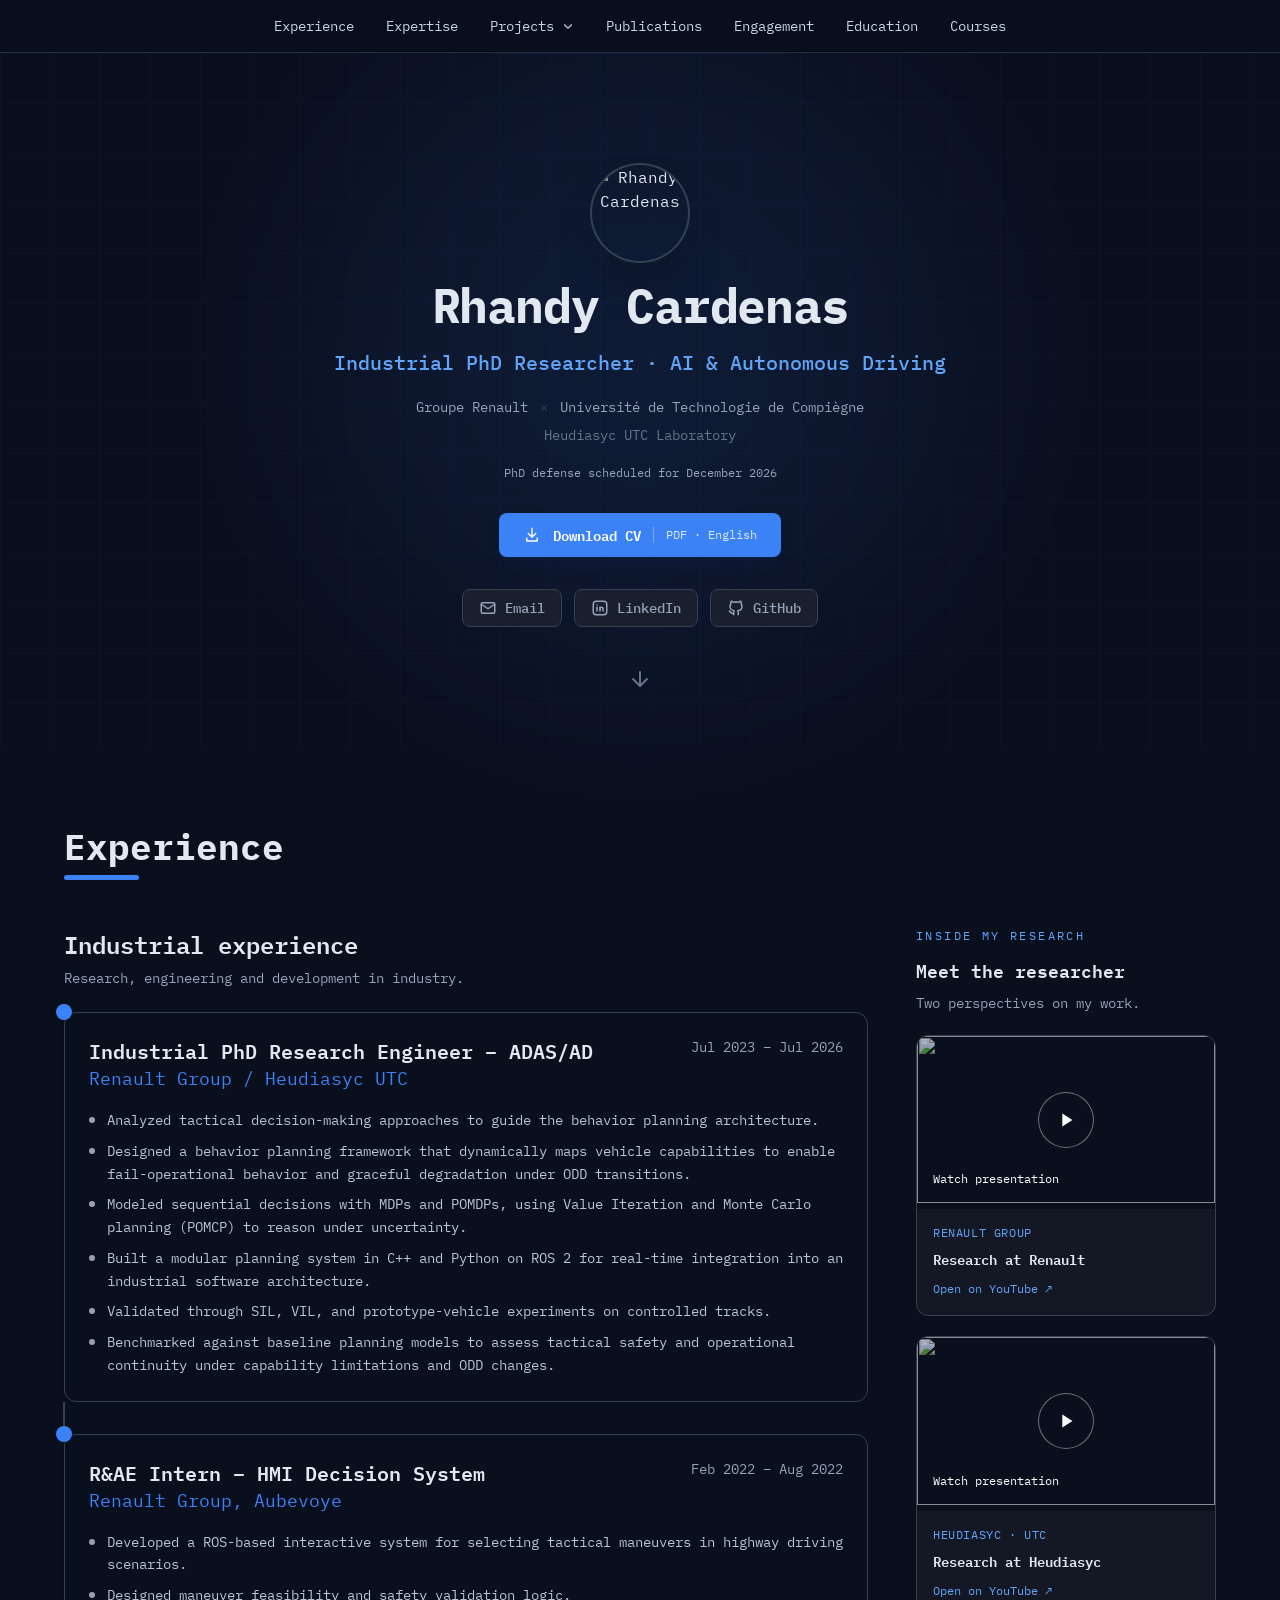
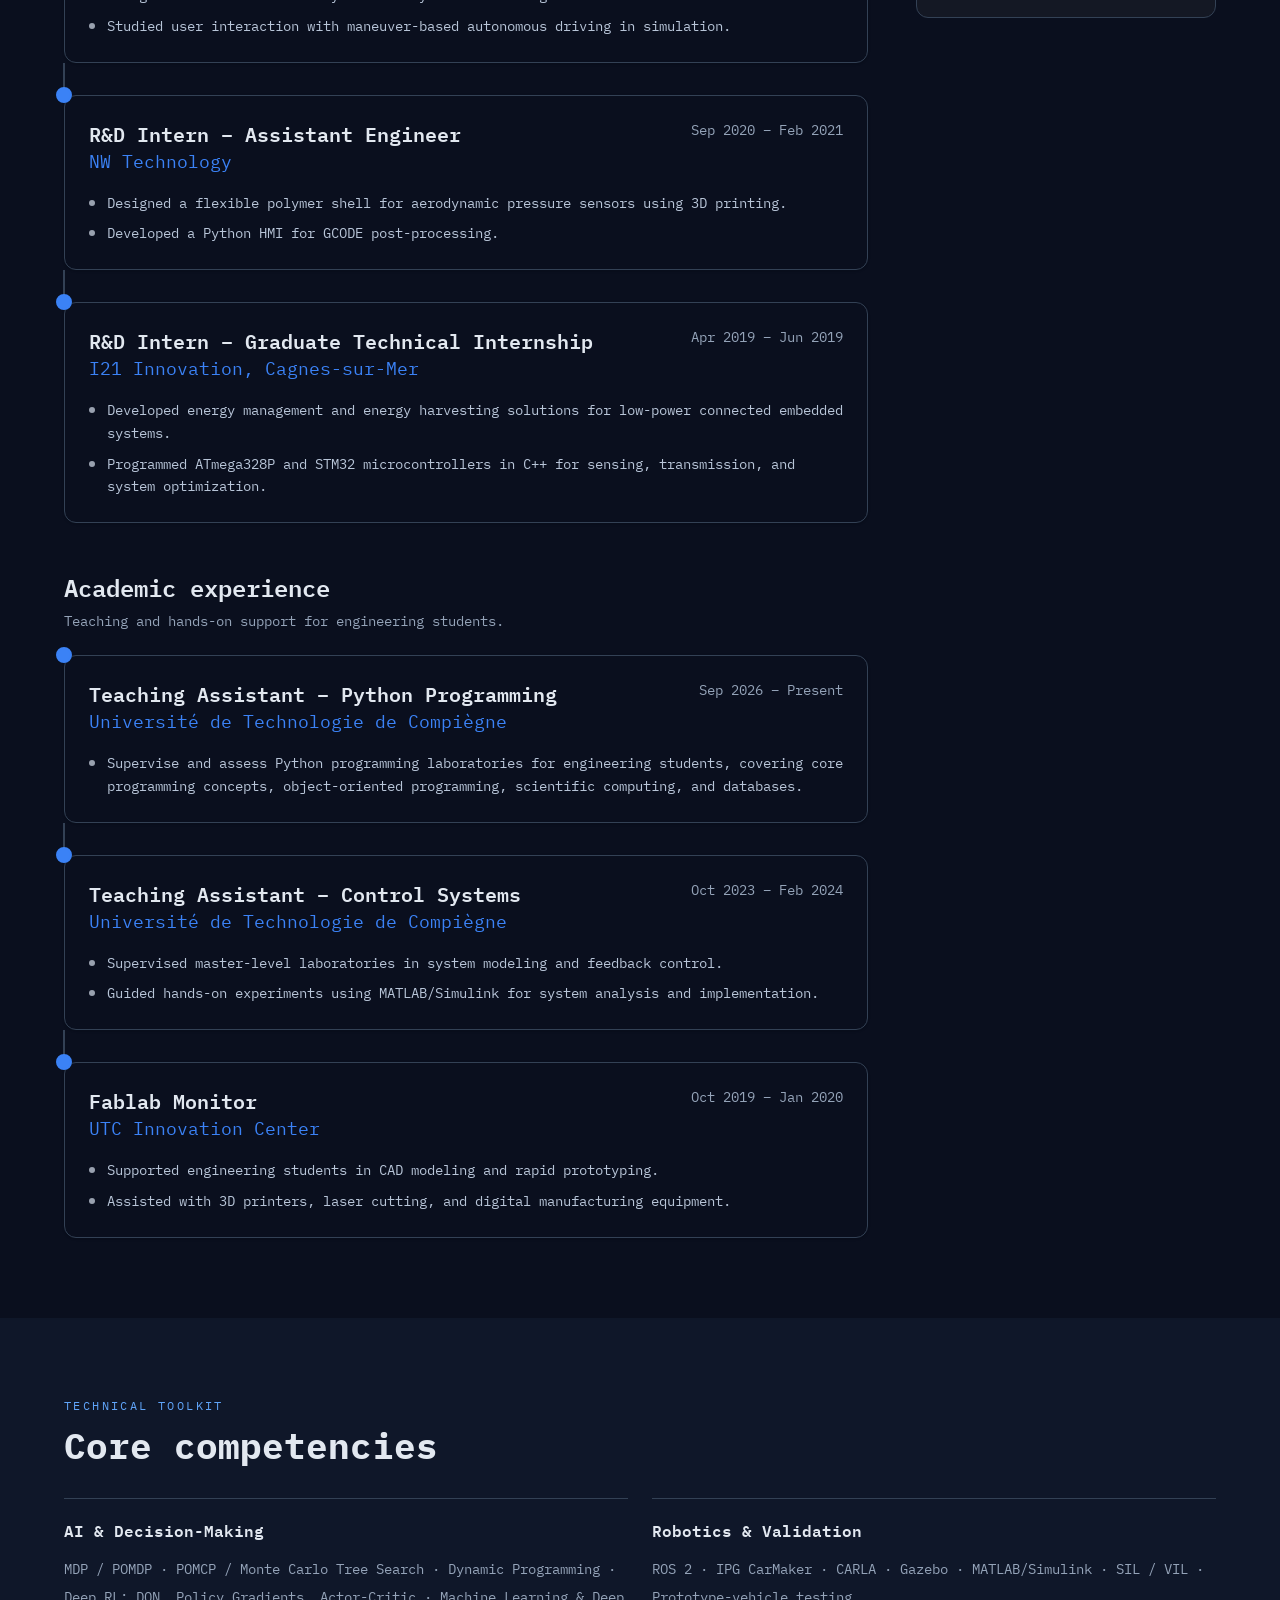
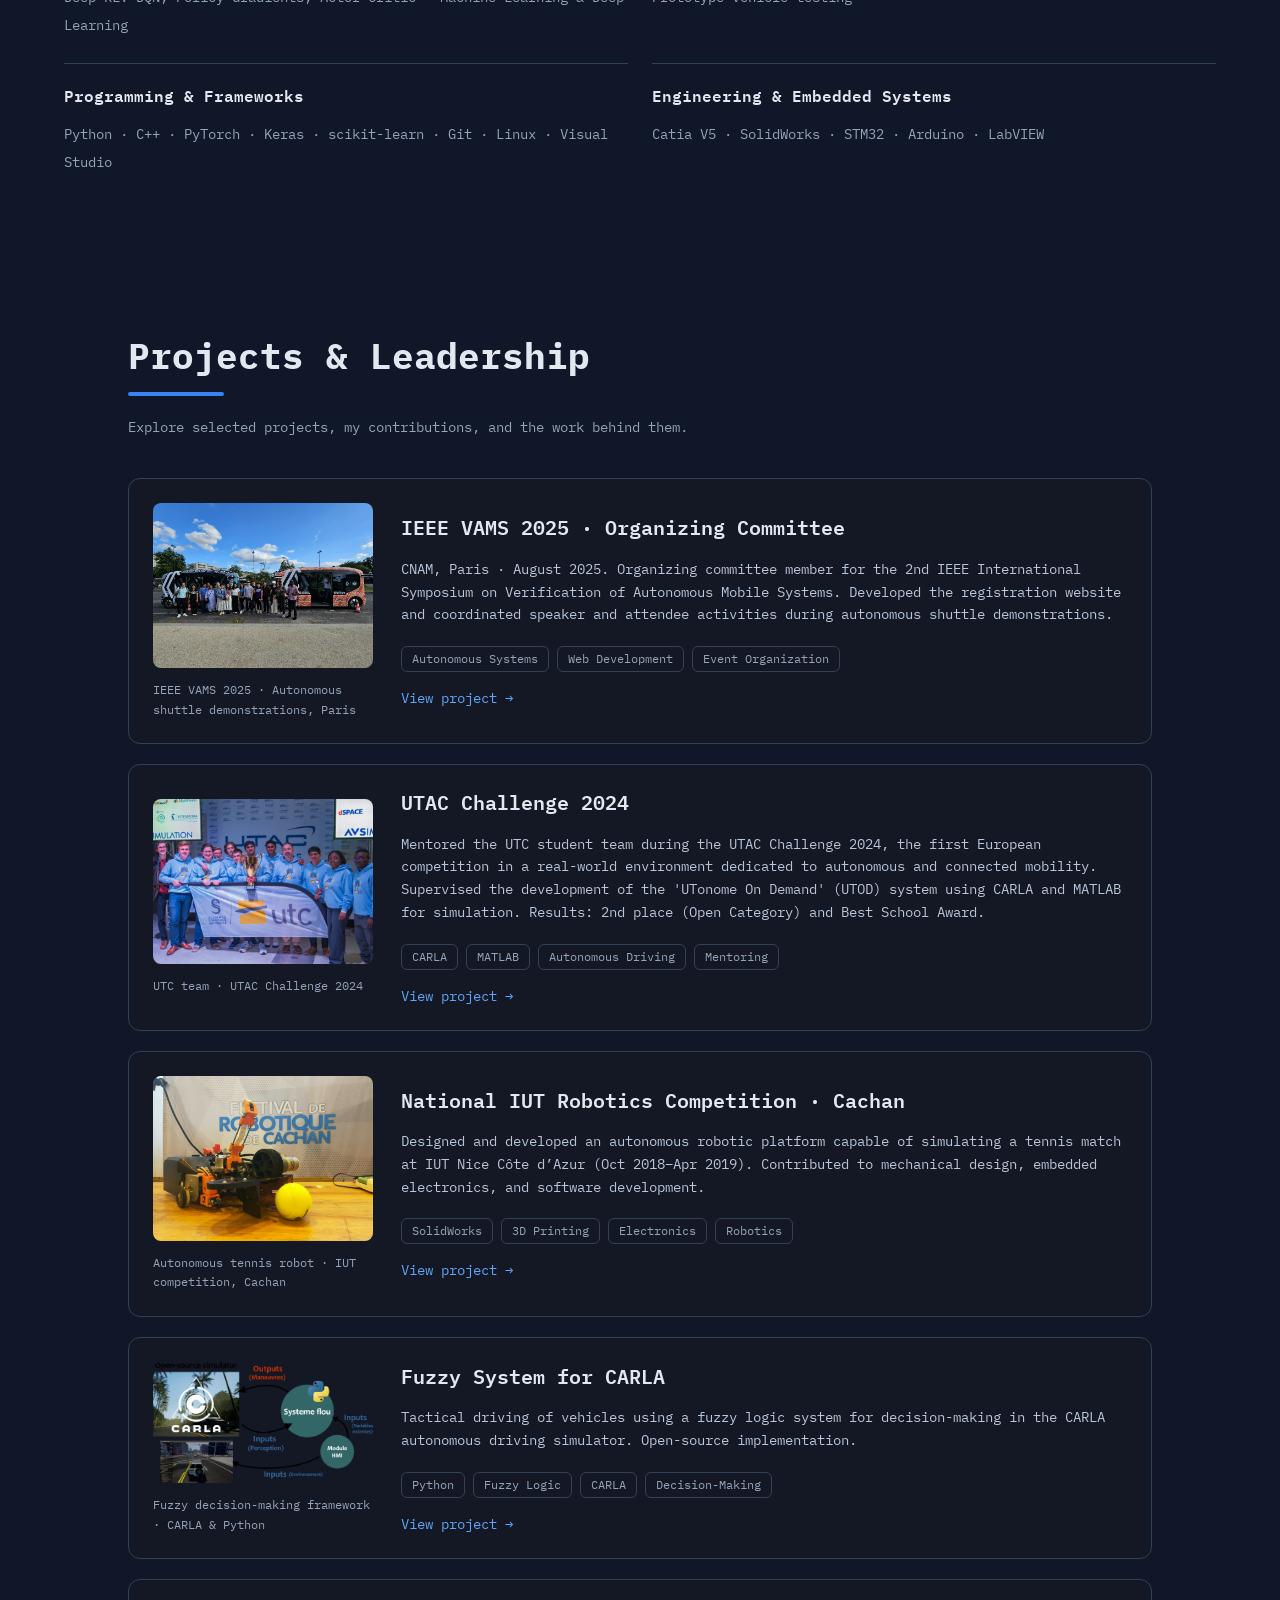
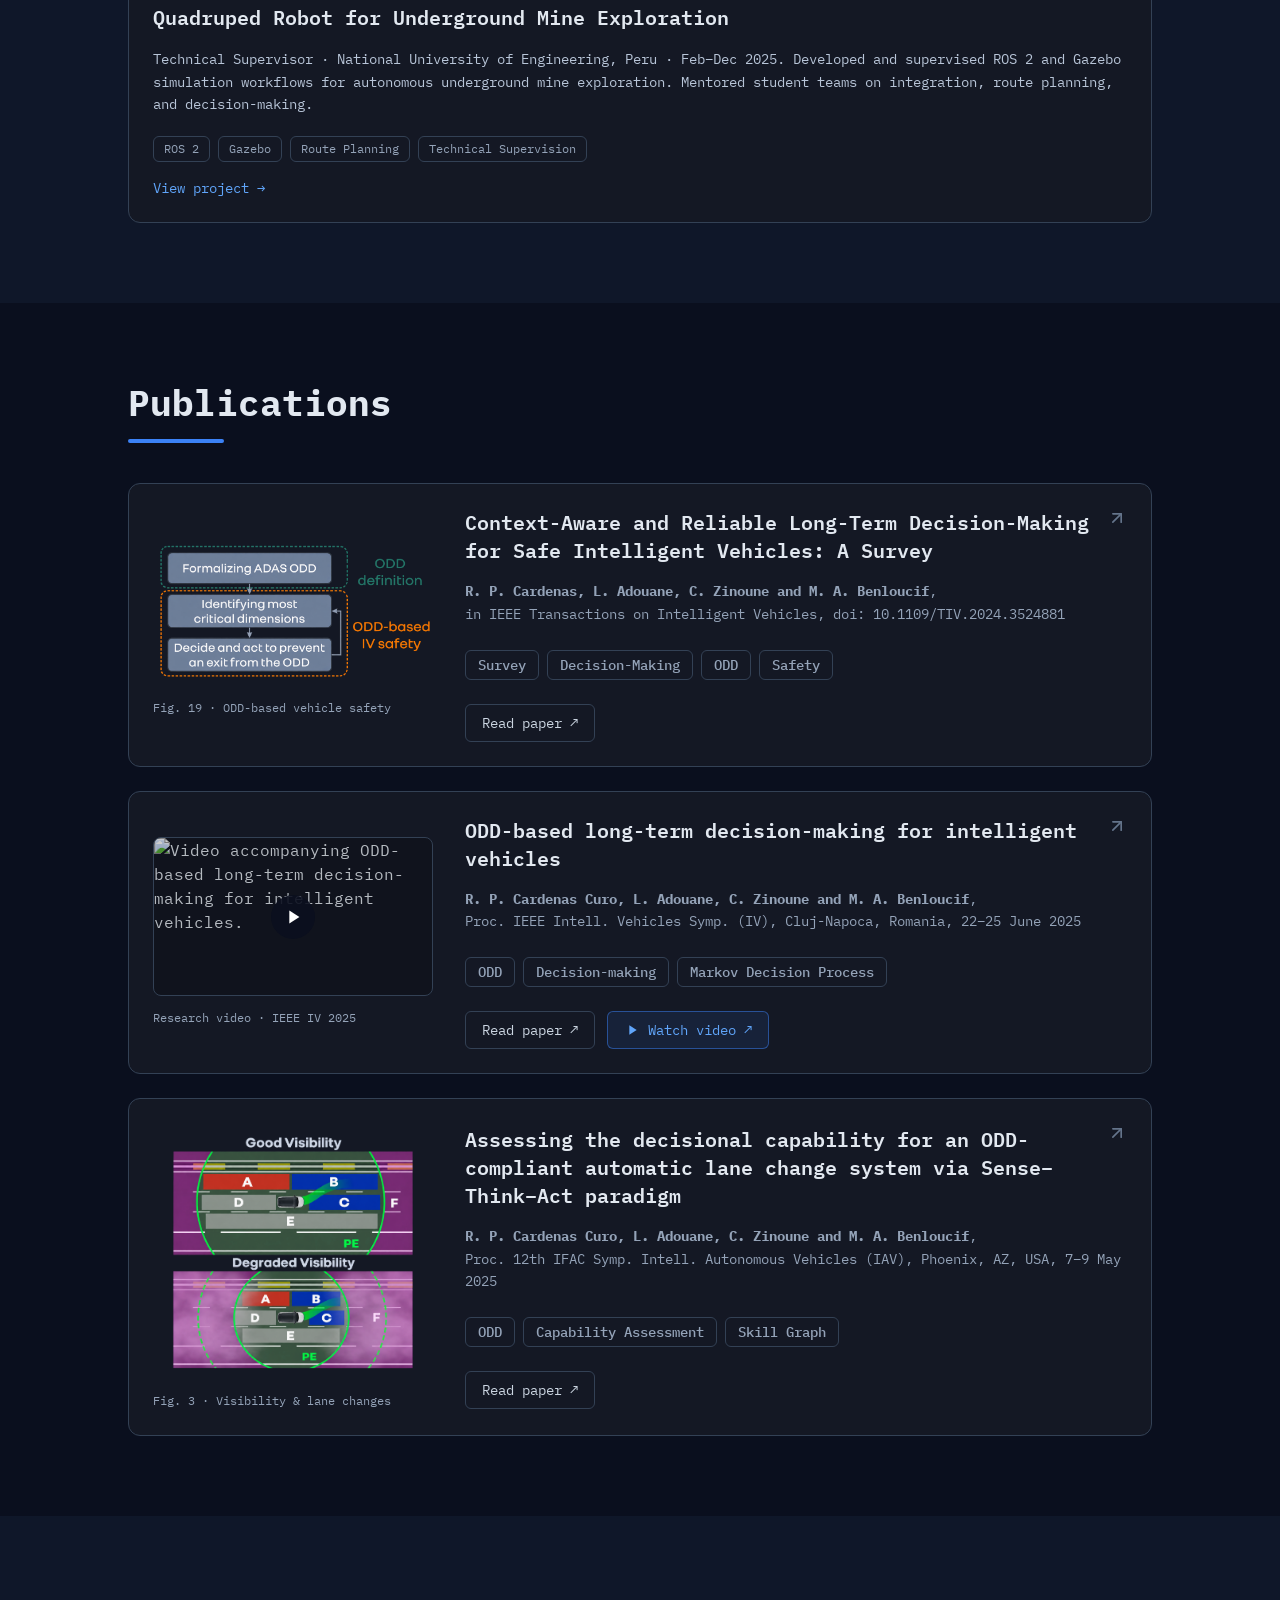
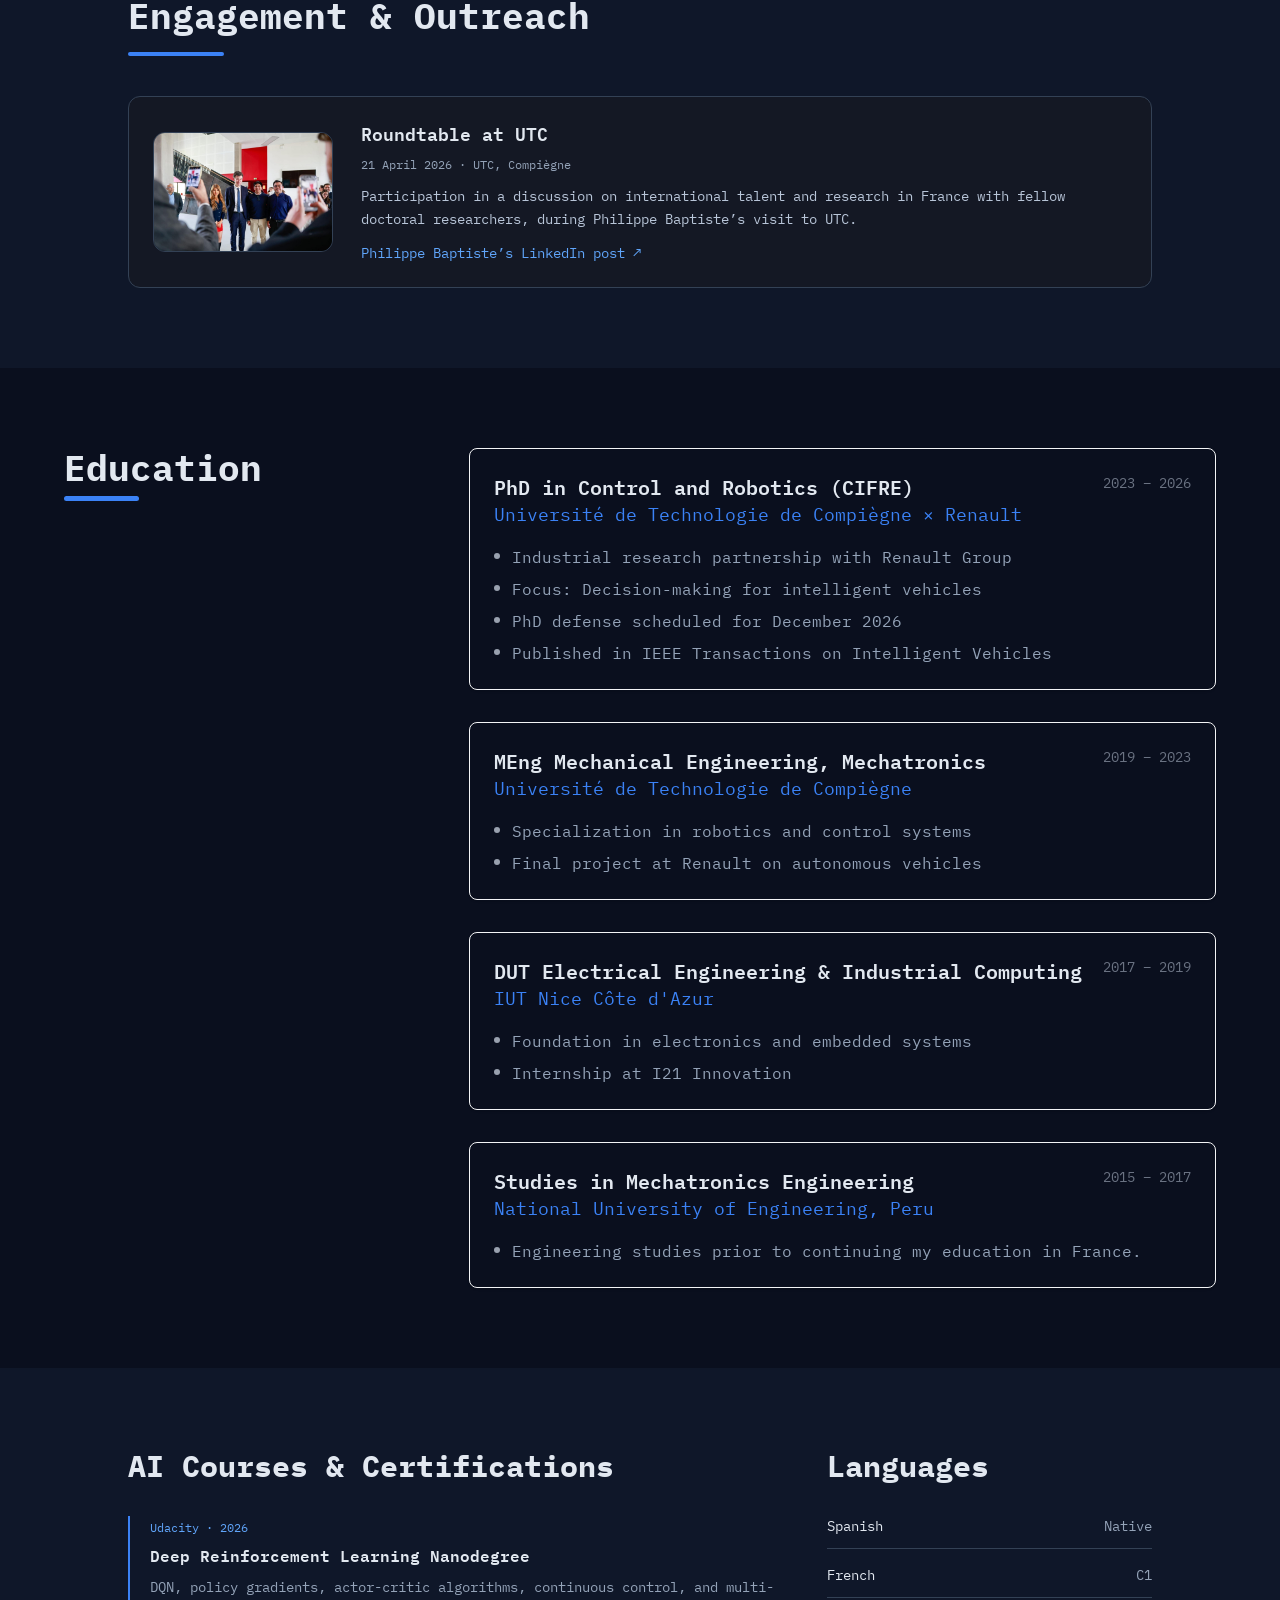
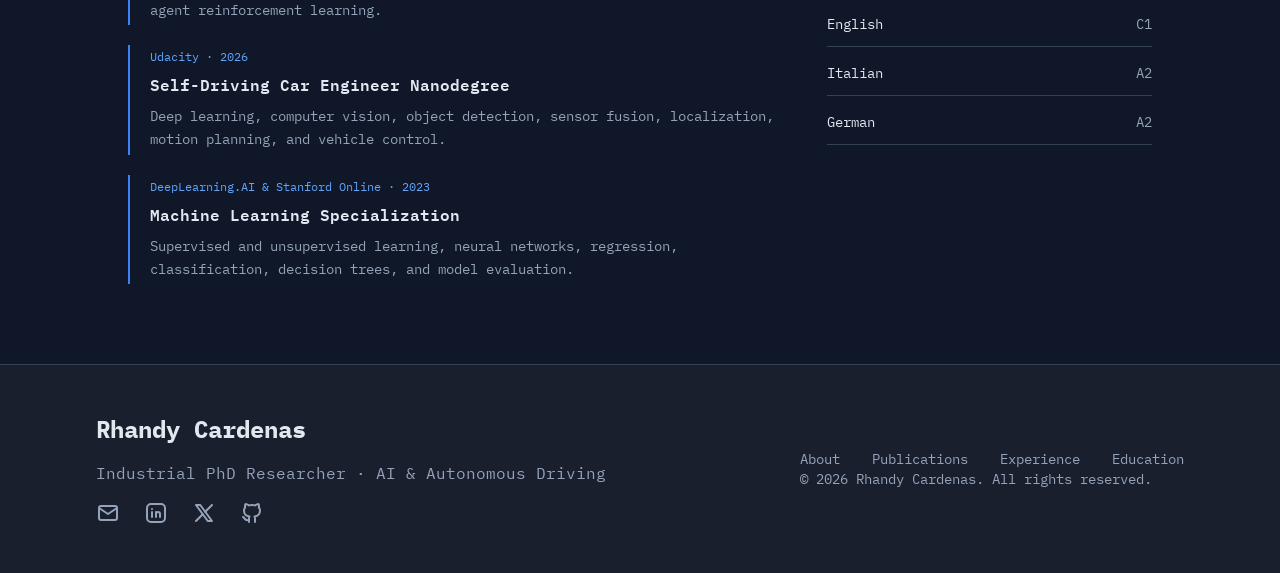
==== index.html @ 1de980cf "deploy: cfaa543899014f51a953197b37ff68b38b463b22" ====
<!DOCTYPE html><html lang="en" class="dark"> <head><meta charset="utf-8"><link rel="icon" type="image/svg+xml" href="/favicon.svg"><meta name="viewport" content="width=device-width"><meta name="generator" content="Astro v5.12.3"><meta name="description" content="Industrial PhD researcher specializing in autonomous-driving decision-making, planning under uncertainty, and safe autonomous systems at Renault Group and UTC/Heudiasyc."><link rel="preconnect" href="https://fonts.googleapis.com"><link rel="preconnect" href="https://fonts.gstatic.com" crossorigin><link href="https://fonts.googleapis.com/css2?family=IBM+Plex+Mono:ital,wght@0,100;0,200;0,300;0,400;0,500;0,600;0,700;1,100;1,200;1,300;1,400;1,500;1,600;1,700&display=swap" rel="stylesheet"><title>Rhandy Cardenas - Industrial PhD Researcher · AI &amp; Autonomous Driving</title><link rel="stylesheet" href="/_astro/index.D2eKFRGx.css"></head> <body> <header id="header" class="sticky top-0 z-50 border-b border-[#334155]/60 bg-[#0a0f1e]/95 backdrop-blur-md"> <nav aria-label="Main navigation" class="relative max-w-6xl mx-auto px-6 py-4"> <ul class="flex flex-wrap items-center justify-center gap-x-5 gap-y-3 md:gap-x-8 text-xs md:text-sm"> <li><a href="#experience" class="text-[#cbd5e1] hover:text-[#60a5fa] transition-colors">Experience</a></li><li><a href="#about" class="text-[#cbd5e1] hover:text-[#60a5fa] transition-colors">Expertise</a></li><li><details data-project-menu> <summary class="flex cursor-pointer list-none items-center gap-2 text-[#cbd5e1] hover:text-[#60a5fa] focus-visible:outline-2 focus-visible:outline-[#60a5fa] [&::-webkit-details-marker]:hidden">Projects <svg aria-hidden="true" width="12" height="12" viewBox="0 0 16 16" fill="none"><path d="m3 6 5 5 5-5" stroke="currentColor" stroke-width="1.5"></path></svg></summary> <div class="absolute top-full left-4 right-4 sm:left-auto sm:right-6 sm:w-96 max-h-[65vh] overflow-y-auto rounded-xl border border-[#334155] bg-[#141824] p-2 shadow-2xl"> <a href="#academic-projects" class="block rounded-lg px-4 py-3 font-semibold text-[#60a5fa] hover:bg-[#1e293b]">All projects →</a> <ul class="border-t border-[#334155] pt-1"><li><a href="/projects/quadruped-mine-exploration/" class="block rounded-lg px-4 py-3 leading-relaxed text-[#cbd5e1] hover:bg-[#1e293b] hover:text-[#60a5fa] aria-[current=page]:bg-[#1e293b] aria-[current=page]:text-[#60a5fa]">Quadruped Robot for Underground Mine Exploration</a></li><li><a href="/projects/iut-cachan-robotics/" class="block rounded-lg px-4 py-3 leading-relaxed text-[#cbd5e1] hover:bg-[#1e293b] hover:text-[#60a5fa] aria-[current=page]:bg-[#1e293b] aria-[current=page]:text-[#60a5fa]">National IUT Robotics Competition · Cachan</a></li><li><a href="/projects/utac-challenge-2024/" class="block rounded-lg px-4 py-3 leading-relaxed text-[#cbd5e1] hover:bg-[#1e293b] hover:text-[#60a5fa] aria-[current=page]:bg-[#1e293b] aria-[current=page]:text-[#60a5fa]">UTAC Challenge 2024</a></li><li><a href="/projects/fuzzy-system-carla/" class="block rounded-lg px-4 py-3 leading-relaxed text-[#cbd5e1] hover:bg-[#1e293b] hover:text-[#60a5fa] aria-[current=page]:bg-[#1e293b] aria-[current=page]:text-[#60a5fa]">Fuzzy System for CARLA</a></li><li><a href="/projects/ieee-vams-2025/" class="block rounded-lg px-4 py-3 leading-relaxed text-[#cbd5e1] hover:bg-[#1e293b] hover:text-[#60a5fa] aria-[current=page]:bg-[#1e293b] aria-[current=page]:text-[#60a5fa]">IEEE VAMS 2025 · Organizing Committee</a></li></ul> </div> </details></li><li><a href="#publications" class="text-[#cbd5e1] hover:text-[#60a5fa] transition-colors">Publications</a></li><li><a href="#engagement" class="text-[#cbd5e1] hover:text-[#60a5fa] transition-colors">Engagement</a></li><li><a href="#education" class="text-[#cbd5e1] hover:text-[#60a5fa] transition-colors">Education</a></li><li><a href="#credentials" class="text-[#cbd5e1] hover:text-[#60a5fa] transition-colors">Courses</a></li> </ul> </nav> </header> <script type="module">const e=document.querySelector("[data-project-menu]");e&&(document.addEventListener("click",t=>{t.target instanceof Node&&!e.contains(t.target)&&(e.open=!1),t.target instanceof Element&&t.target.closest("[data-project-menu] a")&&(e.open=!1)}),document.addEventListener("keydown",t=>{t.key==="Escape"&&e.open&&(e.open=!1,e.querySelector("summary")?.focus())}),e.addEventListener("focusout",()=>{requestAnimationFrame(()=>{e.contains(document.activeElement)||(e.open=!1)})}));</script> <main> <div id="hero" class="relative  bg-[#0a0f1e] flex items-center justify-center px-6 pt-24 pb-12 md:pt-28 md:pb-14"> <!-- Subtle grid background --> <div class="absolute inset-0 opacity-[0.03]" style="background-image: linear-gradient(#3b82f6 1px, transparent 1px), linear-gradient(90deg, #3b82f6 1px, transparent 1px); background-size: 50px 50px;"></div> <!-- Gradient glow --> <div class="absolute top-0 left-1/2 -translate-x-1/2 w-[600px] h-[600px] bg-[#3b82f6] opacity-10 blur-[120px] rounded-full"></div> <div class="relative max-w-4xl mx-auto text-center space-y-5"> <!-- Profile Photo --> <div class="flex justify-center mb-5"> <div class="w-24 h-24 rounded-full overflow-hidden ring-2 ring-[#334155] shadow-2xl"> <img src="/profile.png" alt="Rhandy Cardenas" class="w-full h-full object-cover object-top" loading="eager"> </div> </div> <!-- Name --> <h1 class="text-4xl md:text-5xl font-bold text-[#e2e8f0] tracking-tight"> Rhandy Cardenas </h1> <!-- Title --> <p class="text-lg md:text-xl text-[#60a5fa] font-medium"> Industrial PhD Researcher · AI &amp; Autonomous Driving </p> <!-- Affiliation --> <div class="flex flex-col items-center gap-2 text-[#94a3b8]"> <div class="flex flex-wrap justify-center items-center gap-3 text-sm"> <span>Groupe Renault</span> <span class="text-[#334155]">×</span> <span>Université de Technologie de Compiègne</span> </div> <div class="text-sm text-[#64748b]">
Heudiasyc UTC Laboratory
</div> </div> <p class="text-xs text-[#94a3b8]">PhD defense scheduled for December 2026</p> <div class="pt-3"> <a id="download-cv" href="/documents/Rhandy-Cardenas-CV.pdf" download="Rhandy-Cardenas-CV.pdf" data-notification-endpoint="https://formsubmit.co/ajax/rhandy.cardenas-curo@hds.utc.fr" class="inline-flex items-center justify-center gap-3 rounded-lg bg-[#3b82f6] px-6 py-3 text-sm font-semibold text-white shadow-lg shadow-blue-950/30 transition-colors hover:bg-[#2563eb] focus-visible:outline-2 focus-visible:outline-offset-4 focus-visible:outline-[#60a5fa]"> <svg aria-hidden="true" width="18" height="18" viewBox="0 0 24 24" fill="none" stroke="currentColor" stroke-width="1.8" stroke-linecap="round" stroke-linejoin="round"> <path d="M12 3v12m-5-5 5 5 5-5M5 16v4h14v-4"></path> </svg>
Download CV
<span class="border-l border-white/30 pl-3 text-xs font-normal text-blue-100">PDF · English</span> </a> </div> <script type="module">const n=document.querySelector("#download-cv");let t=0;n?.addEventListener("click",()=>{if(["localhost","127.0.0.1","[::1]"].includes(location.hostname))return;const o=n.dataset.notificationEndpoint,e=Date.now();!o||e-t<6e4||(t=e,fetch(o,{method:"POST",headers:{"Content-Type":"application/json",Accept:"application/json"},keepalive:!0,body:JSON.stringify({_subject:"Portfolio — CV download requested",_template:"table",_captcha:"false",message:"Someone clicked Download CV on your portfolio. This records the request, not confirmation that the file was saved.",document:"Rhandy-Cardenas-CV.pdf (English)",website:location.origin,time:new Date(e).toISOString()})}).then(i=>{i.ok||(t=0)}).catch(()=>{t=0}))});</script> <!-- Social links --> <div class="flex flex-wrap justify-center gap-3 pt-3"> <a href="mailto:rhandy.cardenas-curo@hds.utc.fr" class="group flex items-center gap-2 px-4 py-2 rounded-lg bg-[#1a1f2e] border border-[#334155] text-[#94a3b8] hover:border-[#3b82f6] hover:text-[#60a5fa] transition-all duration-300"> <svg xmlns="http://www.w3.org/2000/svg" width="18" height="18" viewBox="0 0 24 24" fill="none" stroke="currentColor" stroke-width="2" stroke-linecap="round" stroke-linejoin="round"> <path d="M3 7a2 2 0 0 1 2 -2h14a2 2 0 0 1 2 2v10a2 2 0 0 1 -2 2h-14a2 2 0 0 1 -2 -2v-10z"></path> <path d="M3 7l9 6l9 -6"></path> </svg> <span class="text-sm font-medium">Email</span> </a> <a href="https://linkedin.com/in/rhandy-cardenas" target="_blank" rel="noopener noreferrer" class="group flex items-center gap-2 px-4 py-2 rounded-lg bg-[#1a1f2e] border border-[#334155] text-[#94a3b8] hover:border-[#3b82f6] hover:text-[#60a5fa] transition-all duration-300"> <svg xmlns="http://www.w3.org/2000/svg" width="18" height="18" viewBox="0 0 24 24" fill="none" stroke="currentColor" stroke-width="2" stroke-linecap="round" stroke-linejoin="round"> <path d="M8 11v5"></path> <path d="M8 8v.01"></path> <path d="M12 16v-5"></path> <path d="M16 16v-3a2 2 0 1 0 -4 0"></path> <path d="M3 7a4 4 0 0 1 4 -4h10a4 4 0 0 1 4 4v10a4 4 0 0 1 -4 4h-10a4 4 0 0 1 -4 -4z"></path> </svg> <span class="text-sm font-medium">LinkedIn</span> </a> <a href="https://github.com/RhandyC" target="_blank" rel="noopener noreferrer" class="group flex items-center gap-2 px-4 py-2 rounded-lg bg-[#1a1f2e] border border-[#334155] text-[#94a3b8] hover:border-[#3b82f6] hover:text-[#60a5fa] transition-all duration-300"> <svg xmlns="http://www.w3.org/2000/svg" width="18" height="18" viewBox="0 0 24 24" fill="none" stroke="currentColor" stroke-width="2" stroke-linecap="round" stroke-linejoin="round"> <path d="M9 19c-4.3 1.4 -4.3 -2.5 -6 -3m12 5v-3.5c0 -1 .1 -1.4 -.5 -2c2.8 -.3 5.5 -1.4 5.5 -6a4.6 4.6 0 0 0 -1.3 -3.2a4.2 4.2 0 0 0 -.1 -3.2s-1.1 -.3 -3.5 1.3a12.3 12.3 0 0 0 -6.2 0c-2.4 -1.6 -3.5 -1.3 -3.5 -1.3a4.2 4.2 0 0 0 -.1 3.2a4.6 4.6 0 0 0 -1.3 3.2c0 4.6 2.7 5.7 5.5 6c-.6 .6 -.6 1.2 -.5 2v3.5"></path> </svg> <span class="text-sm font-medium">GitHub</span> </a> </div> <!-- Scroll indicator --> <div class="pt-5"> <svg xmlns="http://www.w3.org/2000/svg" width="24" height="24" viewBox="0 0 24 24" fill="none" stroke="currentColor" stroke-width="2" stroke-linecap="round" stroke-linejoin="round" class="mx-auto text-[#64748b]"> <path d="M12 5v14"></path> <path d="M19 12l-7 7-7-7"></path> </svg> </div> </div> </div> <section id="experience" class="px-6 py-16 md:py-20 scroll-mt-20"><div class="max-w-6xl mx-auto"><div class="grid grid-cols-1 lg:grid-cols-[minmax(0,1fr)_280px] xl:grid-cols-[minmax(0,1fr)_300px] gap-10 lg:gap-12 items-start"><div class="lg:col-span-2"><h2 class="text-3xl md:text-4xl font-bold text-[#e2e8f0]">
Experience
</h2><div class="w-[75px] h-[5px] mt-2 rounded-full" style="background-color: #3b82f6"></div></div><div class="min-w-0"><div class="relative mb-12 last:mb-0"><div class="mb-6"><h3 class="text-xl md:text-2xl font-semibold text-[#e2e8f0]">Industrial experience</h3><p class="mt-2 text-sm text-[#94a3b8]">Research, engineering and development in industry.</p></div><div class="relative mb-8 last:mb-0"><div class="absolute left-0 -top-2 w-4 h-4 bg-[#0a0f1e] dark:bg-slate-800 border-2 rounded-full -translate-x-1/2 z-20 transition-all duration-300" style="border-color: #3b82f6; background-color: #3b82f6"></div><div class="absolute left-0 bottom-0 w-0.5 h-8 bg-[#334155] -translate-x-1/2 translate-y-full z-10"></div><div class="bg-[#0a0f1e] rounded-xl shadow-sm border border-[#334155] p-4 sm:p-5 md:p-6 hover:shadow-md transition-shadow duration-300"><div class="flex flex-col sm:flex-row sm:items-start sm:justify-between mb-4"><div><h4 class="text-lg sm:text-xl font-semibold text-[#e2e8f0]">Industrial PhD Research Engineer – ADAS/AD</h4><p class="text-base sm:text-lg" style="color: #3b82f6">Renault Group / Heudiasyc UTC</p></div><span class="text-xs sm:text-sm text-[#94a3b8] shrink-0 sm:ml-4 mt-2 sm:mt-0">Jul 2023 – Jul 2026</span></div><ul class="space-y-2"><li class="flex items-start"><span class="inline-block w-1.5 h-1.5 rounded-full bg-gray-400 mt-2 mr-3 flex-shrink-0"></span><span class="text-sm leading-relaxed text-[#b8c5d8]">Analyzed tactical decision-making approaches to guide the behavior planning architecture.</span></li><li class="flex items-start"><span class="inline-block w-1.5 h-1.5 rounded-full bg-gray-400 mt-2 mr-3 flex-shrink-0"></span><span class="text-sm leading-relaxed text-[#b8c5d8]">Designed a behavior planning framework that dynamically maps vehicle capabilities to enable fail-operational behavior and graceful degradation under ODD transitions.</span></li><li class="flex items-start"><span class="inline-block w-1.5 h-1.5 rounded-full bg-gray-400 mt-2 mr-3 flex-shrink-0"></span><span class="text-sm leading-relaxed text-[#b8c5d8]">Modeled sequential decisions with MDPs and POMDPs, using Value Iteration and Monte Carlo planning (POMCP) to reason under uncertainty.</span></li><li class="flex items-start"><span class="inline-block w-1.5 h-1.5 rounded-full bg-gray-400 mt-2 mr-3 flex-shrink-0"></span><span class="text-sm leading-relaxed text-[#b8c5d8]">Built a modular planning system in C++ and Python on ROS 2 for real-time integration into an industrial software architecture.</span></li><li class="flex items-start"><span class="inline-block w-1.5 h-1.5 rounded-full bg-gray-400 mt-2 mr-3 flex-shrink-0"></span><span class="text-sm leading-relaxed text-[#b8c5d8]">Validated through SIL, VIL, and prototype-vehicle experiments on controlled tracks.</span></li><li class="flex items-start"><span class="inline-block w-1.5 h-1.5 rounded-full bg-gray-400 mt-2 mr-3 flex-shrink-0"></span><span class="text-sm leading-relaxed text-[#b8c5d8]">Benchmarked against baseline planning models to assess tactical safety and operational continuity under capability limitations and ODD changes.</span></li></ul></div></div><div class="relative mb-8 last:mb-0"><div class="absolute left-0 -top-2 w-4 h-4 bg-[#0a0f1e] dark:bg-slate-800 border-2 rounded-full -translate-x-1/2 z-20 transition-all duration-300" style="border-color: #3b82f6; background-color: #3b82f6"></div><div class="absolute left-0 bottom-0 w-0.5 h-8 bg-[#334155] -translate-x-1/2 translate-y-full z-10"></div><div class="bg-[#0a0f1e] rounded-xl shadow-sm border border-[#334155] p-4 sm:p-5 md:p-6 hover:shadow-md transition-shadow duration-300"><div class="flex flex-col sm:flex-row sm:items-start sm:justify-between mb-4"><div><h4 class="text-lg sm:text-xl font-semibold text-[#e2e8f0]">R&amp;AE Intern – HMI Decision System</h4><p class="text-base sm:text-lg" style="color: #3b82f6">Renault Group, Aubevoye</p></div><span class="text-xs sm:text-sm text-[#94a3b8] shrink-0 sm:ml-4 mt-2 sm:mt-0">Feb 2022 – Aug 2022</span></div><ul class="space-y-2"><li class="flex items-start"><span class="inline-block w-1.5 h-1.5 rounded-full bg-gray-400 mt-2 mr-3 flex-shrink-0"></span><span class="text-sm leading-relaxed text-[#b8c5d8]">Developed a ROS-based interactive system for selecting tactical maneuvers in highway driving scenarios.</span></li><li class="flex items-start"><span class="inline-block w-1.5 h-1.5 rounded-full bg-gray-400 mt-2 mr-3 flex-shrink-0"></span><span class="text-sm leading-relaxed text-[#b8c5d8]">Designed maneuver feasibility and safety validation logic.</span></li><li class="flex items-start"><span class="inline-block w-1.5 h-1.5 rounded-full bg-gray-400 mt-2 mr-3 flex-shrink-0"></span><span class="text-sm leading-relaxed text-[#b8c5d8]">Studied user interaction with maneuver-based autonomous driving in simulation.</span></li></ul></div></div><div class="relative mb-8 last:mb-0"><div class="absolute left-0 -top-2 w-4 h-4 bg-[#0a0f1e] dark:bg-slate-800 border-2 rounded-full -translate-x-1/2 z-20 transition-all duration-300" style="border-color: #3b82f6; background-color: #3b82f6"></div><div class="absolute left-0 bottom-0 w-0.5 h-8 bg-[#334155] -translate-x-1/2 translate-y-full z-10"></div><div class="bg-[#0a0f1e] rounded-xl shadow-sm border border-[#334155] p-4 sm:p-5 md:p-6 hover:shadow-md transition-shadow duration-300"><div class="flex flex-col sm:flex-row sm:items-start sm:justify-between mb-4"><div><h4 class="text-lg sm:text-xl font-semibold text-[#e2e8f0]">R&amp;D Intern – Assistant Engineer</h4><p class="text-base sm:text-lg" style="color: #3b82f6">NW Technology</p></div><span class="text-xs sm:text-sm text-[#94a3b8] shrink-0 sm:ml-4 mt-2 sm:mt-0">Sep 2020 – Feb 2021</span></div><ul class="space-y-2"><li class="flex items-start"><span class="inline-block w-1.5 h-1.5 rounded-full bg-gray-400 mt-2 mr-3 flex-shrink-0"></span><span class="text-sm leading-relaxed text-[#b8c5d8]">Designed a flexible polymer shell for aerodynamic pressure sensors using 3D printing.</span></li><li class="flex items-start"><span class="inline-block w-1.5 h-1.5 rounded-full bg-gray-400 mt-2 mr-3 flex-shrink-0"></span><span class="text-sm leading-relaxed text-[#b8c5d8]">Developed a Python HMI for GCODE post-processing.</span></li></ul></div></div><div class="relative mb-8 last:mb-0"><div class="absolute left-0 -top-2 w-4 h-4 bg-[#0a0f1e] dark:bg-slate-800 border-2 rounded-full -translate-x-1/2 z-20 transition-all duration-300" style="border-color: #3b82f6; background-color: #3b82f6"></div><div class="bg-[#0a0f1e] rounded-xl shadow-sm border border-[#334155] p-4 sm:p-5 md:p-6 hover:shadow-md transition-shadow duration-300"><div class="flex flex-col sm:flex-row sm:items-start sm:justify-between mb-4"><div><h4 class="text-lg sm:text-xl font-semibold text-[#e2e8f0]">R&amp;D Intern – Graduate Technical Internship</h4><p class="text-base sm:text-lg" style="color: #3b82f6">I21 Innovation, Cagnes-sur-Mer</p></div><span class="text-xs sm:text-sm text-[#94a3b8] shrink-0 sm:ml-4 mt-2 sm:mt-0">Apr 2019 – Jun 2019</span></div><ul class="space-y-2"><li class="flex items-start"><span class="inline-block w-1.5 h-1.5 rounded-full bg-gray-400 mt-2 mr-3 flex-shrink-0"></span><span class="text-sm leading-relaxed text-[#b8c5d8]">Developed energy management and energy harvesting solutions for low-power connected embedded systems.</span></li><li class="flex items-start"><span class="inline-block w-1.5 h-1.5 rounded-full bg-gray-400 mt-2 mr-3 flex-shrink-0"></span><span class="text-sm leading-relaxed text-[#b8c5d8]">Programmed ATmega328P and STM32 microcontrollers in C++ for sensing, transmission, and system optimization.</span></li></ul></div></div></div><div class="relative mb-12 last:mb-0"><div class="mb-6"><h3 class="text-xl md:text-2xl font-semibold text-[#e2e8f0]">Academic experience</h3><p class="mt-2 text-sm text-[#94a3b8]">Teaching and hands-on support for engineering students.</p></div><div class="relative mb-8 last:mb-0"><div class="absolute left-0 -top-2 w-4 h-4 bg-[#0a0f1e] dark:bg-slate-800 border-2 rounded-full -translate-x-1/2 z-20 transition-all duration-300" style="border-color: #3b82f6; background-color: #3b82f6"></div><div class="absolute left-0 bottom-0 w-0.5 h-8 bg-[#334155] -translate-x-1/2 translate-y-full z-10"></div><div class="bg-[#0a0f1e] rounded-xl shadow-sm border border-[#334155] p-4 sm:p-5 md:p-6 hover:shadow-md transition-shadow duration-300"><div class="flex flex-col sm:flex-row sm:items-start sm:justify-between mb-4"><div><h4 class="text-lg sm:text-xl font-semibold text-[#e2e8f0]">Teaching Assistant – Python Programming</h4><p class="text-base sm:text-lg" style="color: #3b82f6">Université de Technologie de Compiègne</p></div><span class="text-xs sm:text-sm text-[#94a3b8] shrink-0 sm:ml-4 mt-2 sm:mt-0">Sep 2026 – Present</span></div><ul class="space-y-2"><li class="flex items-start"><span class="inline-block w-1.5 h-1.5 rounded-full bg-gray-400 mt-2 mr-3 flex-shrink-0"></span><span class="text-sm leading-relaxed text-[#b8c5d8]">Supervise and assess Python programming laboratories for engineering students, covering core programming concepts, object-oriented programming, scientific computing, and databases.</span></li></ul></div></div><div class="relative mb-8 last:mb-0"><div class="absolute left-0 -top-2 w-4 h-4 bg-[#0a0f1e] dark:bg-slate-800 border-2 rounded-full -translate-x-1/2 z-20 transition-all duration-300" style="border-color: #3b82f6; background-color: #3b82f6"></div><div class="absolute left-0 bottom-0 w-0.5 h-8 bg-[#334155] -translate-x-1/2 translate-y-full z-10"></div><div class="bg-[#0a0f1e] rounded-xl shadow-sm border border-[#334155] p-4 sm:p-5 md:p-6 hover:shadow-md transition-shadow duration-300"><div class="flex flex-col sm:flex-row sm:items-start sm:justify-between mb-4"><div><h4 class="text-lg sm:text-xl font-semibold text-[#e2e8f0]">Teaching Assistant – Control Systems</h4><p class="text-base sm:text-lg" style="color: #3b82f6">Université de Technologie de Compiègne</p></div><span class="text-xs sm:text-sm text-[#94a3b8] shrink-0 sm:ml-4 mt-2 sm:mt-0">Oct 2023 – Feb 2024</span></div><ul class="space-y-2"><li class="flex items-start"><span class="inline-block w-1.5 h-1.5 rounded-full bg-gray-400 mt-2 mr-3 flex-shrink-0"></span><span class="text-sm leading-relaxed text-[#b8c5d8]">Supervised master-level laboratories in system modeling and feedback control.</span></li><li class="flex items-start"><span class="inline-block w-1.5 h-1.5 rounded-full bg-gray-400 mt-2 mr-3 flex-shrink-0"></span><span class="text-sm leading-relaxed text-[#b8c5d8]">Guided hands-on experiments using MATLAB/Simulink for system analysis and implementation.</span></li></ul></div></div><div class="relative mb-8 last:mb-0"><div class="absolute left-0 -top-2 w-4 h-4 bg-[#0a0f1e] dark:bg-slate-800 border-2 rounded-full -translate-x-1/2 z-20 transition-all duration-300" style="border-color: #3b82f6; background-color: #3b82f6"></div><div class="bg-[#0a0f1e] rounded-xl shadow-sm border border-[#334155] p-4 sm:p-5 md:p-6 hover:shadow-md transition-shadow duration-300"><div class="flex flex-col sm:flex-row sm:items-start sm:justify-between mb-4"><div><h4 class="text-lg sm:text-xl font-semibold text-[#e2e8f0]">Fablab Monitor</h4><p class="text-base sm:text-lg" style="color: #3b82f6">UTC Innovation Center</p></div><span class="text-xs sm:text-sm text-[#94a3b8] shrink-0 sm:ml-4 mt-2 sm:mt-0">Oct 2019 – Jan 2020</span></div><ul class="space-y-2"><li class="flex items-start"><span class="inline-block w-1.5 h-1.5 rounded-full bg-gray-400 mt-2 mr-3 flex-shrink-0"></span><span class="text-sm leading-relaxed text-[#b8c5d8]">Supported engineering students in CAD modeling and rapid prototyping.</span></li><li class="flex items-start"><span class="inline-block w-1.5 h-1.5 rounded-full bg-gray-400 mt-2 mr-3 flex-shrink-0"></span><span class="text-sm leading-relaxed text-[#b8c5d8]">Assisted with 3D printers, laser cutting, and digital manufacturing equipment.</span></li></ul></div></div></div></div><aside class="min-w-0 lg:sticky lg:top-24" aria-label="Research videos"><section id="presentations" class="scroll-mt-24" aria-labelledby="presentations-heading"> <div class="max-w-5xl mx-auto"> <div class="mb-5"> <p class="text-xs uppercase tracking-[0.2em] text-[#60a5fa] mb-3">Inside my research</p> <h2 id="presentations-heading" class="text-lg font-semibold text-[#e2e8f0]">Meet the researcher</h2> <p class="mt-2 text-sm text-[#94a3b8] leading-relaxed">Two perspectives on my work.</p> </div> <div class="grid sm:grid-cols-2 lg:grid-cols-1 gap-5"> <article class="overflow-hidden rounded-xl border border-[#334155] bg-[#141824]"> <div class="aspect-video relative bg-[#0a0f1e]" data-video-player> <button type="button" data-video-id="O8JKeqDw87I" data-video-title="Research at Renault" aria-label="Play Research at Renault" class="group relative h-full w-full cursor-pointer focus-visible:outline-2 focus-visible:outline-offset-[-4px] focus-visible:outline-[#60a5fa]"> <img src="https://i.ytimg.com/vi/O8JKeqDw87I/hqdefault.jpg" alt="" loading="lazy" class="h-full w-full object-cover opacity-70 group-hover:opacity-90 transition-opacity"> <span class="absolute inset-0 flex items-center justify-center"> <span class="flex items-center justify-center w-14 h-14 rounded-full border border-white/40 bg-[#0a0f1e]/80 text-white group-hover:bg-[#2563eb] transition-colors"> <svg aria-hidden="true" width="22" height="22" viewBox="0 0 24 24" fill="currentColor"><path d="M8 5v14l11-7z"></path></svg> </span> </span> <span class="absolute bottom-4 left-4 text-xs text-white">Watch presentation</span> </button> </div> <div class="p-4"> <p class="text-xs uppercase tracking-wider text-[#60a5fa] mb-2">Renault Group</p> <h3 class="text-sm font-semibold text-[#e2e8f0]">Research at Renault</h3> <a href="https://www.youtube.com/watch?v=O8JKeqDw87I" target="_blank" rel="noopener noreferrer" class="inline-block mt-3 text-xs text-[#60a5fa] hover:underline">Open on YouTube ↗</a> </div> </article><article class="overflow-hidden rounded-xl border border-[#334155] bg-[#141824]"> <div class="aspect-video relative bg-[#0a0f1e]" data-video-player> <button type="button" data-video-id="IoX6sEZbNwQ" data-video-title="Research at Heudiasyc" aria-label="Play Research at Heudiasyc" class="group relative h-full w-full cursor-pointer focus-visible:outline-2 focus-visible:outline-offset-[-4px] focus-visible:outline-[#60a5fa]"> <img src="https://i.ytimg.com/vi/IoX6sEZbNwQ/hqdefault.jpg" alt="" loading="lazy" class="h-full w-full object-cover opacity-70 group-hover:opacity-90 transition-opacity"> <span class="absolute inset-0 flex items-center justify-center"> <span class="flex items-center justify-center w-14 h-14 rounded-full border border-white/40 bg-[#0a0f1e]/80 text-white group-hover:bg-[#2563eb] transition-colors"> <svg aria-hidden="true" width="22" height="22" viewBox="0 0 24 24" fill="currentColor"><path d="M8 5v14l11-7z"></path></svg> </span> </span> <span class="absolute bottom-4 left-4 text-xs text-white">Watch presentation</span> </button> </div> <div class="p-4"> <p class="text-xs uppercase tracking-wider text-[#60a5fa] mb-2">Heudiasyc · UTC</p> <h3 class="text-sm font-semibold text-[#e2e8f0]">Research at Heudiasyc</h3> <a href="https://www.youtube.com/watch?v=IoX6sEZbNwQ" target="_blank" rel="noopener noreferrer" class="inline-block mt-3 text-xs text-[#60a5fa] hover:underline">Open on YouTube ↗</a> </div> </article> </div> </div> </section> <script type="module">document.querySelectorAll("[data-video-id]").forEach(r=>{r.addEventListener("click",()=>{document.querySelectorAll("[data-video-player] iframe").forEach(a=>{a.src=a.src.replace("autoplay=1","autoplay=0")});const e=document.createElement("iframe");e.src=`https://www.youtube-nocookie.com/embed/${r.dataset.videoId}?autoplay=1&rel=0`,e.title=r.dataset.videoTitle||"Research presentation",e.className="h-full w-full",e.allow="autoplay; encrypted-media; picture-in-picture; fullscreen",e.allowFullscreen=!0,e.referrerPolicy="strict-origin-when-cross-origin",r.replaceWith(e),e.focus()})});</script></aside></div></div></section> <section id="about" class="px-6 py-16 md:py-20 bg-[#0f1729] scroll-mt-20"> <div class="max-w-6xl mx-auto"> <p class="text-xs uppercase tracking-[0.2em] text-[#60a5fa] mb-3">Technical toolkit</p> <h2 class="text-3xl md:text-4xl font-bold mb-8">Core competencies</h2> <div class="grid md:grid-cols-2 gap-6"> <div class="border-t border-[#334155] pt-5"> <h3 class="text-base font-semibold mb-3">AI &amp; Decision-Making</h3> <p class="text-sm leading-loose text-[#94a3b8]">MDP / POMDP · POMCP / Monte Carlo Tree Search · Dynamic Programming · Deep RL: DQN, Policy Gradients, Actor-Critic · Machine Learning &amp; Deep Learning</p> </div><div class="border-t border-[#334155] pt-5"> <h3 class="text-base font-semibold mb-3">Robotics &amp; Validation</h3> <p class="text-sm leading-loose text-[#94a3b8]">ROS 2 · IPG CarMaker · CARLA · Gazebo · MATLAB/Simulink · SIL / VIL · Prototype-vehicle testing</p> </div><div class="border-t border-[#334155] pt-5"> <h3 class="text-base font-semibold mb-3">Programming &amp; Frameworks</h3> <p class="text-sm leading-loose text-[#94a3b8]">Python · C++ · PyTorch · Keras · scikit-learn · Git · Linux · Visual Studio</p> </div><div class="border-t border-[#334155] pt-5"> <h3 class="text-base font-semibold mb-3">Engineering &amp; Embedded Systems</h3> <p class="text-sm leading-loose text-[#94a3b8]">Catia V5 · SolidWorks · STM32 · Arduino · LabVIEW</p> </div> </div> </div> </section> <section id="academic-projects" class="py-16 md:py-20 px-6 bg-[#0f1729]" aria-labelledby="projects-heading"><div class="max-w-5xl mx-auto"><div class="mb-10"><h2 id="projects-heading" class="text-3xl md:text-4xl font-bold text-[#e2e8f0] mb-4">Projects & Leadership</h2><div class="w-24 h-1 bg-[#3b82f6] rounded-full"></div><p class="mt-5 max-w-2xl text-sm leading-relaxed text-[#94a3b8]">Explore selected projects, my contributions, and the work behind them.</p></div><div class="space-y-5"><article class="group relative grid gap-5 sm:gap-7 items-center p-5 sm:p-6 bg-[#141824] border border-[#334155] rounded-xl transition-all duration-300 hover:border-[#3b82f6] hover:shadow-lg hover:shadow-[#3b82f6]/10 focus-within:border-[#60a5fa] sm:grid-cols-[180px_minmax(0,1fr)] lg:grid-cols-[220px_minmax(0,1fr)]"><div class="space-y-4 max-w-[220px] w-full"><figure><a href="/images/projects/vams-2025-shuttles.png" target="_blank" rel="noopener noreferrer" aria-label="View full image: IEEE VAMS 2025 · Autonomous shuttle demonstrations, Paris" class="relative z-10 block rounded-lg overflow-hidden focus-visible:outline-2 focus-visible:outline-offset-4 focus-visible:outline-[#60a5fa]"><img src="/images/projects/vams-2025-shuttles.png" alt="VAMS participants gathered beside two autonomous shuttles during demonstrations in Paris." width="1600" height="1199" loading="lazy" class="block w-full h-auto object-contain"></a><figcaption class="text-xs text-[#94a3b8] mt-3 leading-relaxed">IEEE VAMS 2025 · Autonomous shuttle demonstrations, Paris</figcaption></figure></div><div class="min-w-0 flex flex-col gap-4"><h3 class="text-xl font-semibold text-[#e2e8f0] leading-snug transition-colors group-hover:text-[#60a5fa]"><a href="/projects/ieee-vams-2025/" class="after:absolute after:inset-0 after:rounded-xl hover:underline focus-visible:outline-2 focus-visible:outline-offset-4 focus-visible:outline-[#60a5fa]">IEEE VAMS 2025 · Organizing Committee</a></h3><p class="text-sm text-[#b8c5d8] leading-relaxed">CNAM, Paris · August 2025. Organizing committee member for the 2nd IEEE International Symposium on Verification of Autonomous Mobile Systems. Developed the registration website and coordinated speaker and attendee activities during autonomous shuttle demonstrations.</p><ul aria-label="Skills used" class="flex flex-wrap gap-2 mt-auto pt-1"><li class="px-2.5 py-1 border border-[#334155] text-[#94a3b8] rounded-md text-xs">Autonomous Systems</li><li class="px-2.5 py-1 border border-[#334155] text-[#94a3b8] rounded-md text-xs">Web Development</li><li class="px-2.5 py-1 border border-[#334155] text-[#94a3b8] rounded-md text-xs">Event Organization</li></ul><a href="/projects/ieee-vams-2025/" aria-label="Learn more about IEEE VAMS 2025 · Organizing Committee" class="relative z-10 self-start text-sm text-[#60a5fa] hover:underline focus-visible:outline-2 focus-visible:outline-offset-4 focus-visible:outline-[#60a5fa]">View project →</a></div></article><article class="group relative grid gap-5 sm:gap-7 items-center p-5 sm:p-6 bg-[#141824] border border-[#334155] rounded-xl transition-all duration-300 hover:border-[#3b82f6] hover:shadow-lg hover:shadow-[#3b82f6]/10 focus-within:border-[#60a5fa] sm:grid-cols-[180px_minmax(0,1fr)] lg:grid-cols-[220px_minmax(0,1fr)]"><div class="space-y-4 max-w-[220px] w-full"><figure><a href="/images/projects/utac-challenge-2024.png" target="_blank" rel="noopener noreferrer" aria-label="View full image: UTC team · UTAC Challenge 2024" class="relative z-10 block rounded-lg overflow-hidden focus-visible:outline-2 focus-visible:outline-offset-4 focus-visible:outline-[#60a5fa]"><img src="/images/projects/utac-challenge-2024.png" alt="The UTC team celebrating with its trophies at the UTAC Challenge 2024." width="1280" height="960" loading="lazy" class="block w-full h-auto object-contain"></a><figcaption class="text-xs text-[#94a3b8] mt-3 leading-relaxed">UTC team · UTAC Challenge 2024</figcaption></figure></div><div class="min-w-0 flex flex-col gap-4"><h3 class="text-xl font-semibold text-[#e2e8f0] leading-snug transition-colors group-hover:text-[#60a5fa]"><a href="/projects/utac-challenge-2024/" class="after:absolute after:inset-0 after:rounded-xl hover:underline focus-visible:outline-2 focus-visible:outline-offset-4 focus-visible:outline-[#60a5fa]">UTAC Challenge 2024</a></h3><p class="text-sm text-[#b8c5d8] leading-relaxed">Mentored the UTC student team during the UTAC Challenge 2024, the first European competition in a real-world environment dedicated to autonomous and connected mobility. Supervised the development of the &#39;UTonome On Demand&#39; (UTOD) system using CARLA and MATLAB for simulation. Results: 2nd place (Open Category) and Best School Award.</p><ul aria-label="Skills used" class="flex flex-wrap gap-2 mt-auto pt-1"><li class="px-2.5 py-1 border border-[#334155] text-[#94a3b8] rounded-md text-xs">CARLA</li><li class="px-2.5 py-1 border border-[#334155] text-[#94a3b8] rounded-md text-xs">MATLAB</li><li class="px-2.5 py-1 border border-[#334155] text-[#94a3b8] rounded-md text-xs">Autonomous Driving</li><li class="px-2.5 py-1 border border-[#334155] text-[#94a3b8] rounded-md text-xs">Mentoring</li></ul><a href="/projects/utac-challenge-2024/" aria-label="Learn more about UTAC Challenge 2024" class="relative z-10 self-start text-sm text-[#60a5fa] hover:underline focus-visible:outline-2 focus-visible:outline-offset-4 focus-visible:outline-[#60a5fa]">View project →</a></div></article><article class="group relative grid gap-5 sm:gap-7 items-center p-5 sm:p-6 bg-[#141824] border border-[#334155] rounded-xl transition-all duration-300 hover:border-[#3b82f6] hover:shadow-lg hover:shadow-[#3b82f6]/10 focus-within:border-[#60a5fa] sm:grid-cols-[180px_minmax(0,1fr)] lg:grid-cols-[220px_minmax(0,1fr)]"><div class="space-y-4 max-w-[220px] w-full"><figure><a href="/images/projects/iut-cachan-robot.jpg" target="_blank" rel="noopener noreferrer" aria-label="View full image: Autonomous tennis robot · IUT competition, Cachan" class="relative z-10 block rounded-lg overflow-hidden focus-visible:outline-2 focus-visible:outline-offset-4 focus-visible:outline-[#60a5fa]"><img src="/images/projects/iut-cachan-robot.jpg" alt="The autonomous tennis robot with its mechanical arm and a tennis ball at the Festival de Robotique de Cachan." width="1600" height="1200" loading="lazy" class="block w-full h-auto object-contain"></a><figcaption class="text-xs text-[#94a3b8] mt-3 leading-relaxed">Autonomous tennis robot · IUT competition, Cachan</figcaption></figure></div><div class="min-w-0 flex flex-col gap-4"><h3 class="text-xl font-semibold text-[#e2e8f0] leading-snug transition-colors group-hover:text-[#60a5fa]"><a href="/projects/iut-cachan-robotics/" class="after:absolute after:inset-0 after:rounded-xl hover:underline focus-visible:outline-2 focus-visible:outline-offset-4 focus-visible:outline-[#60a5fa]">National IUT Robotics Competition · Cachan</a></h3><p class="text-sm text-[#b8c5d8] leading-relaxed">Designed and developed an autonomous robotic platform capable of simulating a tennis match at IUT Nice Côte d’Azur (Oct 2018–Apr 2019). Contributed to mechanical design, embedded electronics, and software development.</p><ul aria-label="Skills used" class="flex flex-wrap gap-2 mt-auto pt-1"><li class="px-2.5 py-1 border border-[#334155] text-[#94a3b8] rounded-md text-xs">SolidWorks</li><li class="px-2.5 py-1 border border-[#334155] text-[#94a3b8] rounded-md text-xs">3D Printing</li><li class="px-2.5 py-1 border border-[#334155] text-[#94a3b8] rounded-md text-xs">Electronics</li><li class="px-2.5 py-1 border border-[#334155] text-[#94a3b8] rounded-md text-xs">Robotics</li></ul><a href="/projects/iut-cachan-robotics/" aria-label="Learn more about National IUT Robotics Competition · Cachan" class="relative z-10 self-start text-sm text-[#60a5fa] hover:underline focus-visible:outline-2 focus-visible:outline-offset-4 focus-visible:outline-[#60a5fa]">View project →</a></div></article><article class="group relative grid gap-5 sm:gap-7 items-center p-5 sm:p-6 bg-[#141824] border border-[#334155] rounded-xl transition-all duration-300 hover:border-[#3b82f6] hover:shadow-lg hover:shadow-[#3b82f6]/10 focus-within:border-[#60a5fa] sm:grid-cols-[180px_minmax(0,1fr)] lg:grid-cols-[220px_minmax(0,1fr)]"><div class="space-y-4 max-w-[220px] w-full"><figure><a href="/images/projects/fuzzy-system-carla.png" target="_blank" rel="noopener noreferrer" aria-label="View full image: Fuzzy decision-making framework · CARLA &#38; Python" class="relative z-10 block rounded-lg overflow-hidden focus-visible:outline-2 focus-visible:outline-offset-4 focus-visible:outline-[#60a5fa]"><img src="/images/projects/fuzzy-system-carla.png" alt="Overview of the CARLA fuzzy decision-making system, with perception, environment inputs, maneuver outputs, and an HMI module." width="2222" height="1230" loading="lazy" class="block w-full h-auto object-contain"></a><figcaption class="text-xs text-[#94a3b8] mt-3 leading-relaxed">Fuzzy decision-making framework · CARLA &amp; Python</figcaption></figure></div><div class="min-w-0 flex flex-col gap-4"><h3 class="text-xl font-semibold text-[#e2e8f0] leading-snug transition-colors group-hover:text-[#60a5fa]"><a href="/projects/fuzzy-system-carla/" class="after:absolute after:inset-0 after:rounded-xl hover:underline focus-visible:outline-2 focus-visible:outline-offset-4 focus-visible:outline-[#60a5fa]">Fuzzy System for CARLA</a></h3><p class="text-sm text-[#b8c5d8] leading-relaxed">Tactical driving of vehicles using a fuzzy logic system for decision-making in the CARLA autonomous driving simulator. Open-source implementation.</p><ul aria-label="Skills used" class="flex flex-wrap gap-2 mt-auto pt-1"><li class="px-2.5 py-1 border border-[#334155] text-[#94a3b8] rounded-md text-xs">Python</li><li class="px-2.5 py-1 border border-[#334155] text-[#94a3b8] rounded-md text-xs">Fuzzy Logic</li><li class="px-2.5 py-1 border border-[#334155] text-[#94a3b8] rounded-md text-xs">CARLA</li><li class="px-2.5 py-1 border border-[#334155] text-[#94a3b8] rounded-md text-xs">Decision-Making</li></ul><a href="/projects/fuzzy-system-carla/" aria-label="Learn more about Fuzzy System for CARLA" class="relative z-10 self-start text-sm text-[#60a5fa] hover:underline focus-visible:outline-2 focus-visible:outline-offset-4 focus-visible:outline-[#60a5fa]">View project →</a></div></article><article class="group relative grid gap-5 sm:gap-7 items-center p-5 sm:p-6 bg-[#141824] border border-[#334155] rounded-xl transition-all duration-300 hover:border-[#3b82f6] hover:shadow-lg hover:shadow-[#3b82f6]/10 focus-within:border-[#60a5fa] grid-cols-1"><div class="min-w-0 flex flex-col gap-4"><h3 class="text-xl font-semibold text-[#e2e8f0] leading-snug transition-colors group-hover:text-[#60a5fa]"><a href="/projects/quadruped-mine-exploration/" class="after:absolute after:inset-0 after:rounded-xl hover:underline focus-visible:outline-2 focus-visible:outline-offset-4 focus-visible:outline-[#60a5fa]">Quadruped Robot for Underground Mine Exploration</a></h3><p class="text-sm text-[#b8c5d8] leading-relaxed">Technical Supervisor · National University of Engineering, Peru · Feb–Dec 2025. Developed and supervised ROS 2 and Gazebo simulation workflows for autonomous underground mine exploration. Mentored student teams on integration, route planning, and decision-making.</p><ul aria-label="Skills used" class="flex flex-wrap gap-2 mt-auto pt-1"><li class="px-2.5 py-1 border border-[#334155] text-[#94a3b8] rounded-md text-xs">ROS 2</li><li class="px-2.5 py-1 border border-[#334155] text-[#94a3b8] rounded-md text-xs">Gazebo</li><li class="px-2.5 py-1 border border-[#334155] text-[#94a3b8] rounded-md text-xs">Route Planning</li><li class="px-2.5 py-1 border border-[#334155] text-[#94a3b8] rounded-md text-xs">Technical Supervision</li></ul><a href="/projects/quadruped-mine-exploration/" aria-label="Learn more about Quadruped Robot for Underground Mine Exploration" class="relative z-10 self-start text-sm text-[#60a5fa] hover:underline focus-visible:outline-2 focus-visible:outline-offset-4 focus-visible:outline-[#60a5fa]">View project →</a></div></article></div></div></section> <section id="publications" class="py-16 md:py-20 px-6 bg-[#0a0f1e]"><div class="max-w-5xl mx-auto"><!-- Section header --><div class="mb-10"><h2 class="text-3xl md:text-4xl font-bold text-[#e2e8f0] mb-4">
Publications
</h2><div class="w-24 h-1 bg-[#3b82f6] rounded-full"></div></div><!-- Publications list --><div class="space-y-6"><article class="group relative p-5 sm:p-6 bg-[#141824] border border-[#334155] rounded-xl transition-all duration-300 hover:border-[#3b82f6] hover:shadow-lg hover:shadow-[#3b82f6]/10"><div class="absolute top-6 right-6 text-[#64748b] group-hover:text-[#60a5fa] transition-colors"><svg xmlns="http://www.w3.org/2000/svg" width="20" height="20" viewBox="0 0 24 24" fill="none" stroke="currentColor" stroke-width="2" stroke-linecap="round" stroke-linejoin="round" class="transition-transform duration-300 group-hover:translate-x-1 group-hover:-translate-y-1"><path d="M7 17L17 7"></path><path d="M7 7h10v10"></path></svg></div><div class="grid sm:grid-cols-[220px_minmax(0,1fr)] lg:grid-cols-[280px_minmax(0,1fr)] gap-6 lg:gap-8 items-center"><figure class="w-full max-w-[320px] sm:max-w-none"><a href="/images/publications/survey-odd-safety-transparent.png" target="_blank" rel="noopener noreferrer" aria-label="Enlarge figure: Context-Aware and Reliable Long-Term Decision-Making for Safe Intelligent Vehicles: A Survey" class="relative block focus-visible:outline-2 focus-visible:outline-offset-4 focus-visible:outline-[#60a5fa] py-2"><img src="/images/publications/survey-odd-safety-transparent.png" alt="Three key aspects of ODD-based vehicle safety: formalizing the ODD, identifying critical dimensions, and deciding and acting to prevent an ODD exit." loading="lazy" class="w-full h-auto max-h-[240px] object-contain"></a><figcaption class="mt-3 text-xs leading-relaxed text-[#94a3b8]">Fig. 19 · ODD-based vehicle safety</figcaption></figure><div class="space-y-4 min-w-0"><h3 class="text-lg md:text-xl font-semibold text-[#e2e8f0] pr-5 group-hover:text-[#60a5fa] transition-colors"><a href="https://doi.org/10.1109/TIV.2024.3524881" target="_blank" rel="noopener noreferrer" class="hover:underline focus-visible:outline-2 focus-visible:outline-[#60a5fa]">Context-Aware and Reliable Long-Term Decision-Making for Safe Intelligent Vehicles: A Survey</a></h3><p class="text-sm text-[#94a3b8] leading-relaxed"><strong>R. P. Cardenas, L. Adouane, C. Zinoune and M. A. Benloucif</strong>,<br>in IEEE Transactions on Intelligent Vehicles, doi: 10.1109/TIV.2024.3524881</p><div class="flex flex-wrap gap-2 pt-2"><span class="px-3 py-1 bg-[#141824] border border-[#334155] text-[#94a3b8] rounded-md text-sm font-medium">Survey</span><span class="px-3 py-1 bg-[#141824] border border-[#334155] text-[#94a3b8] rounded-md text-sm font-medium">Decision-Making</span><span class="px-3 py-1 bg-[#141824] border border-[#334155] text-[#94a3b8] rounded-md text-sm font-medium">ODD</span><span class="px-3 py-1 bg-[#141824] border border-[#334155] text-[#94a3b8] rounded-md text-sm font-medium">Safety</span></div><div class="flex flex-wrap gap-3 pt-2"><a href="https://doi.org/10.1109/TIV.2024.3524881" target="_blank" rel="noopener noreferrer" aria-label="Read paper: Context-Aware and Reliable Long-Term Decision-Making for Safe Intelligent Vehicles: A Survey" class="inline-flex items-center rounded-md border border-[#334155] px-4 py-2 text-sm text-[#cbd5e1] hover:border-[#60a5fa] hover:text-[#60a5fa] transition-colors">Read paper ↗</a></div></div></div></article><article class="group relative p-5 sm:p-6 bg-[#141824] border border-[#334155] rounded-xl transition-all duration-300 hover:border-[#3b82f6] hover:shadow-lg hover:shadow-[#3b82f6]/10"><div class="absolute top-6 right-6 text-[#64748b] group-hover:text-[#60a5fa] transition-colors"><svg xmlns="http://www.w3.org/2000/svg" width="20" height="20" viewBox="0 0 24 24" fill="none" stroke="currentColor" stroke-width="2" stroke-linecap="round" stroke-linejoin="round" class="transition-transform duration-300 group-hover:translate-x-1 group-hover:-translate-y-1"><path d="M7 17L17 7"></path><path d="M7 7h10v10"></path></svg></div><div class="grid sm:grid-cols-[220px_minmax(0,1fr)] lg:grid-cols-[280px_minmax(0,1fr)] gap-6 lg:gap-8 items-center"><figure class="w-full max-w-[320px] sm:max-w-none"><a href="https://www.youtube.com/watch?v=Q73BhVw109k" target="_blank" rel="noopener noreferrer" aria-label="Watch video: ODD-based long-term decision-making for intelligent vehicles" class="relative block focus-visible:outline-2 focus-visible:outline-offset-4 focus-visible:outline-[#60a5fa] overflow-hidden rounded-lg border border-[#334155]"><img src="https://i.ytimg.com/vi/Q73BhVw109k/mqdefault.jpg" alt="Video accompanying ODD-based long-term decision-making for intelligent vehicles." loading="lazy" class="w-full h-auto aspect-video object-contain"><span class="absolute inset-0 flex items-center justify-center bg-black/20"><span class="flex h-11 w-11 items-center justify-center rounded-full bg-[#0a0f1e]/90 text-white"><svg aria-hidden="true" width="22" height="22" viewBox="0 0 24 24" fill="currentColor"><path d="M8 5v14l11-7z"></path></svg></span></span></a><figcaption class="mt-3 text-xs leading-relaxed text-[#94a3b8]">Research video · IEEE IV 2025</figcaption></figure><div class="space-y-4 min-w-0"><h3 class="text-lg md:text-xl font-semibold text-[#e2e8f0] pr-5 group-hover:text-[#60a5fa] transition-colors"><a href="https://ieeexplore.ieee.org/document/11097482/" target="_blank" rel="noopener noreferrer" class="hover:underline focus-visible:outline-2 focus-visible:outline-[#60a5fa]">ODD-based long-term decision-making for intelligent vehicles</a></h3><p class="text-sm text-[#94a3b8] leading-relaxed"><strong>R. P. Cardenas Curo, L. Adouane, C. Zinoune and M. A. Benloucif</strong>,<br>Proc. IEEE Intell. Vehicles Symp. (IV), Cluj-Napoca, Romania, 22–25 June 2025</p><div class="flex flex-wrap gap-2 pt-2"><span class="px-3 py-1 bg-[#141824] border border-[#334155] text-[#94a3b8] rounded-md text-sm font-medium">ODD</span><span class="px-3 py-1 bg-[#141824] border border-[#334155] text-[#94a3b8] rounded-md text-sm font-medium">Decision-making</span><span class="px-3 py-1 bg-[#141824] border border-[#334155] text-[#94a3b8] rounded-md text-sm font-medium">Markov Decision Process</span></div><div class="flex flex-wrap gap-3 pt-2"><a href="https://ieeexplore.ieee.org/document/11097482/" target="_blank" rel="noopener noreferrer" aria-label="Read paper: ODD-based long-term decision-making for intelligent vehicles" class="inline-flex items-center rounded-md border border-[#334155] px-4 py-2 text-sm text-[#cbd5e1] hover:border-[#60a5fa] hover:text-[#60a5fa] transition-colors">Read paper ↗</a><a href="https://www.youtube.com/watch?v=Q73BhVw109k" target="_blank" rel="noopener noreferrer" aria-label="Watch video: ODD-based long-term decision-making for intelligent vehicles" class="inline-flex items-center gap-2 rounded-md border border-[#3b82f6]/50 bg-[#3b82f6]/10 px-4 py-2 text-sm text-[#60a5fa] hover:bg-[#3b82f6]/20 transition-colors"><svg aria-hidden="true" width="16" height="16" viewBox="0 0 24 24" fill="currentColor"><path d="M8 5v14l11-7z"></path></svg>
Watch video ↗
</a></div></div></div></article><article class="group relative p-5 sm:p-6 bg-[#141824] border border-[#334155] rounded-xl transition-all duration-300 hover:border-[#3b82f6] hover:shadow-lg hover:shadow-[#3b82f6]/10"><div class="absolute top-6 right-6 text-[#64748b] group-hover:text-[#60a5fa] transition-colors"><svg xmlns="http://www.w3.org/2000/svg" width="20" height="20" viewBox="0 0 24 24" fill="none" stroke="currentColor" stroke-width="2" stroke-linecap="round" stroke-linejoin="round" class="transition-transform duration-300 group-hover:translate-x-1 group-hover:-translate-y-1"><path d="M7 17L17 7"></path><path d="M7 7h10v10"></path></svg></div><div class="grid sm:grid-cols-[220px_minmax(0,1fr)] lg:grid-cols-[280px_minmax(0,1fr)] gap-6 lg:gap-8 items-center"><figure class="w-full max-w-[320px] sm:max-w-none"><a href="/images/publications/ifac-visibility-transparent.png" target="_blank" rel="noopener noreferrer" aria-label="Enlarge figure: Assessing the decisional capability for an ODD-compliant automatic lane change system via Sense–Think–Act paradigm" class="relative block focus-visible:outline-2 focus-visible:outline-offset-4 focus-visible:outline-[#60a5fa] py-2"><img src="/images/publications/ifac-visibility-transparent.png" alt="Lane-change areas of interest under good and degraded visibility, showing the vehicle's perception envelope." loading="lazy" class="w-full h-auto max-h-[240px] object-contain"></a><figcaption class="mt-3 text-xs leading-relaxed text-[#94a3b8]">Fig. 3 · Visibility &amp; lane changes</figcaption></figure><div class="space-y-4 min-w-0"><h3 class="text-lg md:text-xl font-semibold text-[#e2e8f0] pr-5 group-hover:text-[#60a5fa] transition-colors"><a href="https://www.sciencedirect.com/science/article/pii/S2405896325003672" target="_blank" rel="noopener noreferrer" class="hover:underline focus-visible:outline-2 focus-visible:outline-[#60a5fa]">Assessing the decisional capability for an ODD-compliant automatic lane change system via Sense–Think–Act paradigm</a></h3><p class="text-sm text-[#94a3b8] leading-relaxed"><strong>R. P. Cardenas Curo, L. Adouane, C. Zinoune and M. A. Benloucif</strong>,<br>Proc. 12th IFAC Symp. Intell. Autonomous Vehicles (IAV), Phoenix, AZ, USA, 7–9 May 2025</p><div class="flex flex-wrap gap-2 pt-2"><span class="px-3 py-1 bg-[#141824] border border-[#334155] text-[#94a3b8] rounded-md text-sm font-medium">ODD</span><span class="px-3 py-1 bg-[#141824] border border-[#334155] text-[#94a3b8] rounded-md text-sm font-medium">Capability Assessment</span><span class="px-3 py-1 bg-[#141824] border border-[#334155] text-[#94a3b8] rounded-md text-sm font-medium">Skill Graph</span></div><div class="flex flex-wrap gap-3 pt-2"><a href="https://www.sciencedirect.com/science/article/pii/S2405896325003672" target="_blank" rel="noopener noreferrer" aria-label="Read paper: Assessing the decisional capability for an ODD-compliant automatic lane change system via Sense–Think–Act paradigm" class="inline-flex items-center rounded-md border border-[#334155] px-4 py-2 text-sm text-[#cbd5e1] hover:border-[#60a5fa] hover:text-[#60a5fa] transition-colors">Read paper ↗</a></div></div></div></article></div></div></section> <section id="engagement" class="px-6 py-16 md:py-20 bg-[#0f1729]" aria-labelledby="engagement-heading"> <div class="max-w-5xl mx-auto"> <div class="mb-10"> <h2 id="engagement-heading" class="text-3xl md:text-4xl font-bold text-[#e2e8f0] mb-4">Engagement & Outreach</h2> <div class="w-24 h-1 bg-[#3b82f6] rounded-full"></div> </div> <article class="grid sm:grid-cols-[180px_minmax(0,1fr)] gap-5 sm:gap-7 items-center rounded-xl border border-[#334155] bg-[#141824] p-5 sm:p-6"> <figure class="w-full max-w-[220px] sm:max-w-none"> <a href="/images/engagement/utc-roundtable-philippe-baptiste.png" target="_blank" rel="noopener noreferrer" aria-label="View the full roundtable photograph" class="block overflow-hidden rounded-xl border border-[#334155] focus-visible:outline-2 focus-visible:outline-offset-4 focus-visible:outline-[#60a5fa]"> <img src="/images/engagement/utc-roundtable-philippe-baptiste.png" alt="A group photograph at UTC during Philippe Baptiste’s visit, following the roundtable on international talent and research." width="1280" height="852" loading="lazy" class="block w-full h-auto"> </a> </figure> <div class="space-y-3"> <h3 class="text-lg font-semibold leading-snug">Roundtable at UTC</h3> <p class="text-xs text-[#94a3b8]">21 April 2026 · UTC, Compiègne</p> <p class="text-sm leading-relaxed text-[#b8c5d8]">Participation in a discussion on international talent and research in France with fellow doctoral researchers, during Philippe Baptiste’s visit to UTC.</p> <div class="text-sm"> <a href="https://www.linkedin.com/feed/update/urn:li:ugcPost:7452396192048746496/" target="_blank" rel="noopener noreferrer" class="text-[#60a5fa] hover:underline">Philippe Baptiste’s LinkedIn post ↗</a> </div> </div> </article> </div> </section> <section id="education" class="px-6 py-16 md:py-20"><div class="max-w-6xl mx-auto"><div class="grid grid-cols-1 lg:grid-cols-12 gap-8 lg:gap-16 items-start"><div class="lg:col-span-4"><h2 class="text-3xl md:text-4xl font-bold text-[#e2e8f0]">
Education
</h2><div class="w-[75px] h-[5px] mt-2 rounded-full" style="background-color: #3b82f6"></div></div><div class="lg:col-span-8"><div class="space-y-8"><div class="bg-[#0a0f1e] dark:bg-slate-800 rounded-lg shadow-sm border border-gray-100 dark:border-slate-700 p-4 sm:p-5 md:p-6 hover:shadow-md transition-shadow duration-300"><div class="flex flex-col sm:flex-row sm:items-start sm:justify-between mb-4"><div><h3 class="text-lg sm:text-xl font-semibold text-[#e2e8f0]">PhD in Control and Robotics (CIFRE)</h3><p class="text-base sm:text-lg" style="color: #3b82f6">Université de Technologie de Compiègne × Renault</p></div><span class="text-xs sm:text-sm text-gray-500 dark:text-slate-500 mt-2 sm:mt-0">2023 – 2026</span></div><ul class="space-y-2"><li class="flex items-start"><span class="inline-block w-1.5 h-1.5 rounded-full bg-gray-400 mt-2 mr-3 flex-shrink-0"></span><span class="text-sm sm:text-base text-[#94a3b8]">Industrial research partnership with Renault Group</span></li><li class="flex items-start"><span class="inline-block w-1.5 h-1.5 rounded-full bg-gray-400 mt-2 mr-3 flex-shrink-0"></span><span class="text-sm sm:text-base text-[#94a3b8]">Focus: Decision-making for intelligent vehicles</span></li><li class="flex items-start"><span class="inline-block w-1.5 h-1.5 rounded-full bg-gray-400 mt-2 mr-3 flex-shrink-0"></span><span class="text-sm sm:text-base text-[#94a3b8]">PhD defense scheduled for December 2026</span></li><li class="flex items-start"><span class="inline-block w-1.5 h-1.5 rounded-full bg-gray-400 mt-2 mr-3 flex-shrink-0"></span><span class="text-sm sm:text-base text-[#94a3b8]">Published in IEEE Transactions on Intelligent Vehicles</span></li></ul></div><div class="bg-[#0a0f1e] dark:bg-slate-800 rounded-lg shadow-sm border border-gray-100 dark:border-slate-700 p-4 sm:p-5 md:p-6 hover:shadow-md transition-shadow duration-300"><div class="flex flex-col sm:flex-row sm:items-start sm:justify-between mb-4"><div><h3 class="text-lg sm:text-xl font-semibold text-[#e2e8f0]">MEng Mechanical Engineering, Mechatronics</h3><p class="text-base sm:text-lg" style="color: #3b82f6">Université de Technologie de Compiègne</p></div><span class="text-xs sm:text-sm text-gray-500 dark:text-slate-500 mt-2 sm:mt-0">2019 – 2023</span></div><ul class="space-y-2"><li class="flex items-start"><span class="inline-block w-1.5 h-1.5 rounded-full bg-gray-400 mt-2 mr-3 flex-shrink-0"></span><span class="text-sm sm:text-base text-[#94a3b8]">Specialization in robotics and control systems</span></li><li class="flex items-start"><span class="inline-block w-1.5 h-1.5 rounded-full bg-gray-400 mt-2 mr-3 flex-shrink-0"></span><span class="text-sm sm:text-base text-[#94a3b8]">Final project at Renault on autonomous vehicles</span></li></ul></div><div class="bg-[#0a0f1e] dark:bg-slate-800 rounded-lg shadow-sm border border-gray-100 dark:border-slate-700 p-4 sm:p-5 md:p-6 hover:shadow-md transition-shadow duration-300"><div class="flex flex-col sm:flex-row sm:items-start sm:justify-between mb-4"><div><h3 class="text-lg sm:text-xl font-semibold text-[#e2e8f0]">DUT Electrical Engineering &amp; Industrial Computing</h3><p class="text-base sm:text-lg" style="color: #3b82f6">IUT Nice Côte d&#39;Azur</p></div><span class="text-xs sm:text-sm text-gray-500 dark:text-slate-500 mt-2 sm:mt-0">2017 – 2019</span></div><ul class="space-y-2"><li class="flex items-start"><span class="inline-block w-1.5 h-1.5 rounded-full bg-gray-400 mt-2 mr-3 flex-shrink-0"></span><span class="text-sm sm:text-base text-[#94a3b8]">Foundation in electronics and embedded systems</span></li><li class="flex items-start"><span class="inline-block w-1.5 h-1.5 rounded-full bg-gray-400 mt-2 mr-3 flex-shrink-0"></span><span class="text-sm sm:text-base text-[#94a3b8]">Internship at I21 Innovation</span></li></ul></div><div class="bg-[#0a0f1e] dark:bg-slate-800 rounded-lg shadow-sm border border-gray-100 dark:border-slate-700 p-4 sm:p-5 md:p-6 hover:shadow-md transition-shadow duration-300"><div class="flex flex-col sm:flex-row sm:items-start sm:justify-between mb-4"><div><h3 class="text-lg sm:text-xl font-semibold text-[#e2e8f0]">Studies in Mechatronics Engineering</h3><p class="text-base sm:text-lg" style="color: #3b82f6">National University of Engineering, Peru</p></div><span class="text-xs sm:text-sm text-gray-500 dark:text-slate-500 mt-2 sm:mt-0">2015 – 2017</span></div><ul class="space-y-2"><li class="flex items-start"><span class="inline-block w-1.5 h-1.5 rounded-full bg-gray-400 mt-2 mr-3 flex-shrink-0"></span><span class="text-sm sm:text-base text-[#94a3b8]">Engineering studies prior to continuing my education in France.</span></li></ul></div></div></div></div></div></section> <section id="credentials" class="px-6 py-20 bg-[#0f1729]"> <div class="max-w-5xl mx-auto grid lg:grid-cols-[2fr_1fr] gap-12"> <div> <h2 class="text-3xl font-bold text-[#e2e8f0] mb-8">AI Courses & Certifications</h2> <div class="space-y-5"> <article class="border-l-2 border-[#3b82f6] pl-5 py-1"> <p class="text-xs text-[#60a5fa] mb-2">Udacity · 2026</p> <h3 class="font-semibold text-[#e2e8f0]">Deep Reinforcement Learning Nanodegree</h3> <p class="text-sm text-[#94a3b8] mt-2 leading-relaxed">DQN, policy gradients, actor-critic algorithms, continuous control, and multi-agent reinforcement learning.</p> </article><article class="border-l-2 border-[#3b82f6] pl-5 py-1"> <p class="text-xs text-[#60a5fa] mb-2">Udacity · 2026</p> <h3 class="font-semibold text-[#e2e8f0]">Self-Driving Car Engineer Nanodegree</h3> <p class="text-sm text-[#94a3b8] mt-2 leading-relaxed">Deep learning, computer vision, object detection, sensor fusion, localization, motion planning, and vehicle control.</p> </article><article class="border-l-2 border-[#3b82f6] pl-5 py-1"> <p class="text-xs text-[#60a5fa] mb-2">DeepLearning.AI &amp; Stanford Online · 2023</p> <h3 class="font-semibold text-[#e2e8f0]">Machine Learning Specialization</h3> <p class="text-sm text-[#94a3b8] mt-2 leading-relaxed">Supervised and unsupervised learning, neural networks, regression, classification, decision trees, and model evaluation.</p> </article> </div> </div> <div> <h2 class="text-3xl font-bold text-[#e2e8f0] mb-8">Languages</h2> <ul class="space-y-4"> <li class="flex justify-between gap-4 border-b border-[#334155] pb-3 text-sm"> <span class="text-[#e2e8f0]">Spanish</span> <span class="text-[#94a3b8]">Native</span> </li><li class="flex justify-between gap-4 border-b border-[#334155] pb-3 text-sm"> <span class="text-[#e2e8f0]">French</span> <span class="text-[#94a3b8]">C1</span> </li><li class="flex justify-between gap-4 border-b border-[#334155] pb-3 text-sm"> <span class="text-[#e2e8f0]">English</span> <span class="text-[#94a3b8]">C1</span> </li><li class="flex justify-between gap-4 border-b border-[#334155] pb-3 text-sm"> <span class="text-[#e2e8f0]">Italian</span> <span class="text-[#94a3b8]">A2</span> </li><li class="flex justify-between gap-4 border-b border-[#334155] pb-3 text-sm"> <span class="text-[#e2e8f0]">German</span> <span class="text-[#94a3b8]">A2</span> </li> </ul> </div> </div> </section> </main> <footer class="relative bg-[#1a1f2e] dark:bg-slate-900 border-t border-[#334155]"> <div class="mx-auto max-w-6xl px-6 py-12 lg:px-8"> <div class="flex flex-col md:flex-row md:items-center md:justify-between gap-8"> <div class="flex flex-col gap-4"> <h3 class="text-2xl font-bold text-[#e2e8f0]"> Rhandy Cardenas </h3> <p class="text-base text-[#94a3b8]"> Industrial PhD Researcher · AI &amp; Autonomous Driving </p> <div class="flex gap-x-6"> <a href="mailto:rhandy.cardenas-curo@hds.utc.fr" aria-label="Email" class="text-[#94a3b8] transition-colors duration-300 hover:text-[var(--accent-color)]" style="--accent-color: #3b82f6"> <svg xmlns="http://www.w3.org/2000/svg" width="24" height="24" viewBox="0 0 24 24" fill="none" stroke="currentColor" stroke-width="2" stroke-linecap="round" stroke-linejoin="round" class="h-6 w-6"> <path stroke="none" d="M0 0h24v24H0z" fill="none"></path> <path d="M3 7a2 2 0 0 1 2 -2h14a2 2 0 0 1 2 2v10a2 2 0 0 1 -2 2h-14a2 2 0 0 1 -2 -2v-10z"></path> <path d="M3 7l9 6l9 -6"></path> </svg> </a> <a href="https://linkedin.com/in/rhandy-cardenas" target="_blank" rel="noopener noreferrer" aria-label="LinkedIn" class="text-[#94a3b8] transition-colors duration-300 hover:text-[var(--accent-color)]" style="--accent-color: #3b82f6"> <svg xmlns="http://www.w3.org/2000/svg" width="24" height="24" viewBox="0 0 24 24" fill="none" stroke="currentColor" stroke-width="2" stroke-linecap="round" stroke-linejoin="round" class="h-6 w-6"><path stroke="none" d="M0 0h24v24H0z" fill="none"></path><path d="M8 11v5"></path><path d="M8 8v.01"></path><path d="M12 16v-5"></path><path d="M16 16v-3a2 2 0 1 0 -4 0"></path><path d="M3 7a4 4 0 0 1 4 -4h10a4 4 0 0 1 4 4v10a4 4 0 0 1 -4 4h-10a4 4 0 0 1 -4 -4z"></path></svg> </a> <a target="_blank" rel="noopener noreferrer" aria-label="Twitter" class="text-[#94a3b8] transition-colors duration-300 hover:text-[var(--accent-color)]" style="--accent-color: #3b82f6"> <svg xmlns="http://www.w3.org/2000/svg" width="24" height="24" viewBox="0 0 24 24" fill="none" stroke="currentColor" stroke-width="2" stroke-linecap="round" stroke-linejoin="round" class="h-6 w-6"><path stroke="none" d="M0 0h24v24H0z" fill="none"></path><path d="M4 4l11.733 16h4.267l-11.733 -16z"></path><path d="M4 20l6.768 -6.768m2.46 -2.46l6.772 -6.772"></path></svg> </a> <a href="https://github.com/RhandyC" target="_blank" rel="noopener noreferrer" aria-label="GitHub" class="text-[#94a3b8] transition-colors duration-300 hover:text-[var(--accent-color)]" style="--accent-color: #3b82f6"> <svg xmlns="http://www.w3.org/2000/svg" width="24" height="24" viewBox="0 0 24 24" fill="none" stroke="currentColor" stroke-width="2" stroke-linecap="round" stroke-linejoin="round" class="h-6 w-6"><path stroke="none" d="M0 0h24v24H0z" fill="none"></path><path d="M9 19c-4.3 1.4 -4.3 -2.5 -6 -3m12 5v-3.5c0 -1 .1 -1.4 -.5 -2c2.8 -.3 5.5 -1.4 5.5 -6a4.6 4.6 0 0 0 -1.3 -3.2a4.2 4.2 0 0 0 -.1 -3.2s-1.1 -.3 -3.5 1.3a12.3 12.3 0 0 0 -6.2 0c-2.4 -1.6 -3.5 -1.3 -3.5 -1.3a4.2 4.2 0 0 0 -.1 3.2a4.6 4.6 0 0 0 -1.3 3.2c0 4.6 2.7 5.7 5.5 6c-.6 .6 -.6 1.2 -.5 2v3.5"></path></svg> </a> </div> </div> <div class="hidden md:block flex flex-col md:items-end gap-4"> <nav class="flex gap-x-8"> <a href="#about" class="text-sm text-[#94a3b8] hover:text-gray-800 dark:text-slate-200 transition-colors">About</a> <a href="#publications" class="text-sm text-[#94a3b8] hover:text-gray-800 dark:text-slate-200 transition-colors">
Publications
</a> <a href="#experience" class="text-sm text-[#94a3b8] hover:text-gray-800 dark:text-slate-200 transition-colors">
Experience
</a> <a href="#education" class="text-sm text-[#94a3b8] hover:text-gray-800 dark:text-slate-200 transition-colors">
Education
</a> </nav> <p class="text-sm text-[#94a3b8]">
© 2026 Rhandy Cardenas. All rights reserved.
</p> </div> </div> </div> <!-- Decorative pattern --> <div class="absolute inset-0 -z-10 overflow-hidden"> <svg aria-hidden="true" class="absolute bottom-0 left-0 w-full h-24 text-gray-100"> <pattern id="footer-pattern" x="0" y="0" width="100" height="100" patternUnits="userSpaceOnUse"> <path d="M0 50 Q 25 40, 50 50 T 100 50" stroke="currentColor" stroke-width="0.5" fill="none" opacity="0.4"></path> </pattern> <rect width="100%" height="100%" fill="url(#footer-pattern)"></rect> </svg> </div> </footer> </body></html>
---- _astro/index.D2eKFRGx.css ----
/*! tailwindcss v4.1.11 | MIT License | https://tailwindcss.com */@layer properties{@supports (((-webkit-hyphens:none)) and (not (margin-trim:inline))) or ((-moz-orient:inline) and (not (color:rgb(from red r g b)))){*,:before,:after,::backdrop{--tw-translate-x:0;--tw-translate-y:0;--tw-translate-z:0;--tw-space-y-reverse:0;--tw-border-style:solid;--tw-leading:initial;--tw-font-weight:initial;--tw-tracking:initial;--tw-shadow:0 0 #0000;--tw-shadow-color:initial;--tw-shadow-alpha:100%;--tw-inset-shadow:0 0 #0000;--tw-inset-shadow-color:initial;--tw-inset-shadow-alpha:100%;--tw-ring-color:initial;--tw-ring-shadow:0 0 #0000;--tw-inset-ring-color:initial;--tw-inset-ring-shadow:0 0 #0000;--tw-ring-inset:initial;--tw-ring-offset-width:0px;--tw-ring-offset-color:#fff;--tw-ring-offset-shadow:0 0 #0000;--tw-blur:initial;--tw-brightness:initial;--tw-contrast:initial;--tw-grayscale:initial;--tw-hue-rotate:initial;--tw-invert:initial;--tw-opacity:initial;--tw-saturate:initial;--tw-sepia:initial;--tw-drop-shadow:initial;--tw-drop-shadow-color:initial;--tw-drop-shadow-alpha:100%;--tw-drop-shadow-size:initial;--tw-backdrop-blur:initial;--tw-backdrop-brightness:initial;--tw-backdrop-contrast:initial;--tw-backdrop-grayscale:initial;--tw-backdrop-hue-rotate:initial;--tw-backdrop-invert:initial;--tw-backdrop-opacity:initial;--tw-backdrop-saturate:initial;--tw-backdrop-sepia:initial;--tw-duration:initial;--tw-content:"";--tw-outline-style:solid}}}@layer theme{:root,:host{--font-sans:ui-sans-serif,system-ui,sans-serif,"Apple Color Emoji","Segoe UI Emoji","Segoe UI Symbol","Noto Color Emoji";--font-mono:ui-monospace,SFMono-Regular,Menlo,Monaco,Consolas,"Liberation Mono","Courier New",monospace;--color-blue-100:oklch(93.2% .032 255.585);--color-blue-950:oklch(28.2% .091 267.935);--color-slate-200:oklch(92.9% .013 255.508);--color-slate-500:oklch(55.4% .046 257.417);--color-slate-700:oklch(37.2% .044 257.287);--color-slate-800:oklch(27.9% .041 260.031);--color-slate-900:oklch(20.8% .042 265.755);--color-gray-100:oklch(96.7% .003 264.542);--color-gray-400:oklch(70.7% .022 261.325);--color-gray-500:oklch(55.1% .027 264.364);--color-gray-800:oklch(27.8% .033 256.848);--color-black:#000;--color-white:#fff;--spacing:.25rem;--container-2xl:42rem;--container-3xl:48rem;--container-4xl:56rem;--container-5xl:64rem;--container-6xl:72rem;--text-xs:.75rem;--text-xs--line-height:calc(1/.75);--text-sm:.875rem;--text-sm--line-height:calc(1.25/.875);--text-base:1rem;--text-base--line-height: 1.5 ;--text-lg:1.125rem;--text-lg--line-height:calc(1.75/1.125);--text-xl:1.25rem;--text-xl--line-height:calc(1.75/1.25);--text-2xl:1.5rem;--text-2xl--line-height:calc(2/1.5);--text-3xl:1.875rem;--text-3xl--line-height: 1.2 ;--text-4xl:2.25rem;--text-4xl--line-height:calc(2.5/2.25);--text-5xl:3rem;--text-5xl--line-height:1;--font-weight-normal:400;--font-weight-medium:500;--font-weight-semibold:600;--font-weight-bold:700;--tracking-tight:-.025em;--tracking-wider:.05em;--tracking-widest:.1em;--leading-tight:1.25;--leading-snug:1.375;--leading-relaxed:1.625;--leading-loose:2;--radius-md:.375rem;--radius-lg:.5rem;--radius-xl:.75rem;--blur-md:12px;--aspect-video:16/9;--default-transition-duration:.15s;--default-transition-timing-function:cubic-bezier(.4,0,.2,1);--default-font-family:var(--font-sans);--default-mono-font-family:var(--font-mono)}}@layer base{*,:after,:before,::backdrop{box-sizing:border-box;border:0 solid;margin:0;padding:0}::file-selector-button{box-sizing:border-box;border:0 solid;margin:0;padding:0}html,:host{-webkit-text-size-adjust:100%;tab-size:4;line-height:1.5;font-family:var(--default-font-family,ui-sans-serif,system-ui,sans-serif,"Apple Color Emoji","Segoe UI Emoji","Segoe UI Symbol","Noto Color Emoji");font-feature-settings:var(--default-font-feature-settings,normal);font-variation-settings:var(--default-font-variation-settings,normal);-webkit-tap-highlight-color:transparent}hr{height:0;color:inherit;border-top-width:1px}abbr:where([title]){-webkit-text-decoration:underline dotted;text-decoration:underline dotted}h1,h2,h3,h4,h5,h6{font-size:inherit;font-weight:inherit}a{color:inherit;-webkit-text-decoration:inherit;text-decoration:inherit}b,strong{font-weight:bolder}code,kbd,samp,pre{font-family:var(--default-mono-font-family,ui-monospace,SFMono-Regular,Menlo,Monaco,Consolas,"Liberation Mono","Courier New",monospace);font-feature-settings:var(--default-mono-font-feature-settings,normal);font-variation-settings:var(--default-mono-font-variation-settings,normal);font-size:1em}small{font-size:80%}sub,sup{vertical-align:baseline;font-size:75%;line-height:0;position:relative}sub{bottom:-.25em}sup{top:-.5em}table{text-indent:0;border-color:inherit;border-collapse:collapse}:-moz-focusring{outline:auto}progress{vertical-align:baseline}summary{display:list-item}ol,ul,menu{list-style:none}img,svg,video,canvas,audio,iframe,embed,object{vertical-align:middle;display:block}img,video{max-width:100%;height:auto}button,input,select,optgroup,textarea{font:inherit;font-feature-settings:inherit;font-variation-settings:inherit;letter-spacing:inherit;color:inherit;opacity:1;background-color:#0000;border-radius:0}::file-selector-button{font:inherit;font-feature-settings:inherit;font-variation-settings:inherit;letter-spacing:inherit;color:inherit;opacity:1;background-color:#0000;border-radius:0}:where(select:is([multiple],[size])) optgroup{font-weight:bolder}:where(select:is([multiple],[size])) optgroup option{padding-inline-start:20px}::file-selector-button{margin-inline-end:4px}::placeholder{opacity:1}@supports (not ((-webkit-appearance:-apple-pay-button))) or (contain-intrinsic-size:1px){::placeholder{color:currentColor}@supports (color:color-mix(in lab,red,red)){::placeholder{color:color-mix(in oklab,currentcolor 50%,transparent)}}}textarea{resize:vertical}::-webkit-search-decoration{-webkit-appearance:none}::-webkit-date-and-time-value{min-height:1lh;text-align:inherit}::-webkit-datetime-edit{display:inline-flex}::-webkit-datetime-edit-fields-wrapper{padding:0}::-webkit-datetime-edit{padding-block:0}::-webkit-datetime-edit-year-field{padding-block:0}::-webkit-datetime-edit-month-field{padding-block:0}::-webkit-datetime-edit-day-field{padding-block:0}::-webkit-datetime-edit-hour-field{padding-block:0}::-webkit-datetime-edit-minute-field{padding-block:0}::-webkit-datetime-edit-second-field{padding-block:0}::-webkit-datetime-edit-millisecond-field{padding-block:0}::-webkit-datetime-edit-meridiem-field{padding-block:0}:-moz-ui-invalid{box-shadow:none}button,input:where([type=button],[type=reset],[type=submit]){appearance:button}::file-selector-button{appearance:button}::-webkit-inner-spin-button{height:auto}::-webkit-outer-spin-button{height:auto}[hidden]:where(:not([hidden=until-found])){display:none!important}}@layer components;@layer utilities{.absolute{position:absolute}.relative{position:relative}.sticky{position:sticky}.inset-0{inset:calc(var(--spacing)*0)}.-top-2{top:calc(var(--spacing)*-2)}.top-0{top:calc(var(--spacing)*0)}.top-6{top:calc(var(--spacing)*6)}.top-full{top:100%}.right-4{right:calc(var(--spacing)*4)}.right-6{right:calc(var(--spacing)*6)}.bottom-0{bottom:calc(var(--spacing)*0)}.bottom-4{bottom:calc(var(--spacing)*4)}.left-0{left:calc(var(--spacing)*0)}.left-1\/2{left:50%}.left-4{left:calc(var(--spacing)*4)}.-z-10{z-index:-10}.z-10{z-index:10}.z-20{z-index:20}.z-50{z-index:50}.mx-auto{margin-inline:auto}.mt-2{margin-top:calc(var(--spacing)*2)}.mt-3{margin-top:calc(var(--spacing)*3)}.mt-4{margin-top:calc(var(--spacing)*4)}.mt-5{margin-top:calc(var(--spacing)*5)}.mt-6{margin-top:calc(var(--spacing)*6)}.mt-10{margin-top:calc(var(--spacing)*10)}.mt-12{margin-top:calc(var(--spacing)*12)}.mt-16{margin-top:calc(var(--spacing)*16)}.mt-auto{margin-top:auto}.mr-3{margin-right:calc(var(--spacing)*3)}.mb-2{margin-bottom:calc(var(--spacing)*2)}.mb-3{margin-bottom:calc(var(--spacing)*3)}.mb-4{margin-bottom:calc(var(--spacing)*4)}.mb-5{margin-bottom:calc(var(--spacing)*5)}.mb-6{margin-bottom:calc(var(--spacing)*6)}.mb-8{margin-bottom:calc(var(--spacing)*8)}.mb-10{margin-bottom:calc(var(--spacing)*10)}.mb-12{margin-bottom:calc(var(--spacing)*12)}.block{display:block}.flex{display:flex}.grid{display:grid}.hidden{display:none}.inline-block{display:inline-block}.inline-flex{display:inline-flex}.table{display:table}.aspect-video{aspect-ratio:var(--aspect-video)}.h-1{height:calc(var(--spacing)*1)}.h-1\.5{height:calc(var(--spacing)*1.5)}.h-4{height:calc(var(--spacing)*4)}.h-6{height:calc(var(--spacing)*6)}.h-8{height:calc(var(--spacing)*8)}.h-11{height:calc(var(--spacing)*11)}.h-14{height:calc(var(--spacing)*14)}.h-24{height:calc(var(--spacing)*24)}.h-\[5px\]{height:5px}.h-\[600px\]{height:600px}.h-auto{height:auto}.h-full{height:100%}.max-h-\[65vh\]{max-height:65vh}.max-h-\[240px\]{max-height:240px}.max-h-\[560px\]{max-height:560px}.w-0\.5{width:calc(var(--spacing)*.5)}.w-1\.5{width:calc(var(--spacing)*1.5)}.w-4{width:calc(var(--spacing)*4)}.w-6{width:calc(var(--spacing)*6)}.w-11{width:calc(var(--spacing)*11)}.w-14{width:calc(var(--spacing)*14)}.w-24{width:calc(var(--spacing)*24)}.w-\[75px\]{width:75px}.w-\[600px\]{width:600px}.w-full{width:100%}.max-w-2xl{max-width:var(--container-2xl)}.max-w-3xl{max-width:var(--container-3xl)}.max-w-4xl{max-width:var(--container-4xl)}.max-w-5xl{max-width:var(--container-5xl)}.max-w-6xl{max-width:var(--container-6xl)}.max-w-\[220px\]{max-width:220px}.max-w-\[320px\]{max-width:320px}.min-w-0{min-width:calc(var(--spacing)*0)}.flex-shrink-0,.shrink-0{flex-shrink:0}.-translate-x-1\/2{--tw-translate-x: -50% ;translate:var(--tw-translate-x)var(--tw-translate-y)}.translate-y-full{--tw-translate-y:100%;translate:var(--tw-translate-x)var(--tw-translate-y)}.cursor-pointer{cursor:pointer}.scroll-mt-20{scroll-margin-top:calc(var(--spacing)*20)}.scroll-mt-24{scroll-margin-top:calc(var(--spacing)*24)}.list-disc{list-style-type:disc}.list-none{list-style-type:none}.grid-cols-1{grid-template-columns:repeat(1,minmax(0,1fr))}.flex-col{flex-direction:column}.flex-wrap{flex-wrap:wrap}.items-center{align-items:center}.items-start{align-items:flex-start}.justify-between{justify-content:space-between}.justify-center{justify-content:center}.gap-2{gap:calc(var(--spacing)*2)}.gap-3{gap:calc(var(--spacing)*3)}.gap-4{gap:calc(var(--spacing)*4)}.gap-5{gap:calc(var(--spacing)*5)}.gap-6{gap:calc(var(--spacing)*6)}.gap-8{gap:calc(var(--spacing)*8)}.gap-10{gap:calc(var(--spacing)*10)}.gap-12{gap:calc(var(--spacing)*12)}:where(.space-y-2>:not(:last-child)){--tw-space-y-reverse:0;margin-block-start:calc(calc(var(--spacing)*2)*var(--tw-space-y-reverse));margin-block-end:calc(calc(var(--spacing)*2)*calc(1 - var(--tw-space-y-reverse)))}:where(.space-y-3>:not(:last-child)){--tw-space-y-reverse:0;margin-block-start:calc(calc(var(--spacing)*3)*var(--tw-space-y-reverse));margin-block-end:calc(calc(var(--spacing)*3)*calc(1 - var(--tw-space-y-reverse)))}:where(.space-y-4>:not(:last-child)){--tw-space-y-reverse:0;margin-block-start:calc(calc(var(--spacing)*4)*var(--tw-space-y-reverse));margin-block-end:calc(calc(var(--spacing)*4)*calc(1 - var(--tw-space-y-reverse)))}:where(.space-y-5>:not(:last-child)){--tw-space-y-reverse:0;margin-block-start:calc(calc(var(--spacing)*5)*var(--tw-space-y-reverse));margin-block-end:calc(calc(var(--spacing)*5)*calc(1 - var(--tw-space-y-reverse)))}:where(.space-y-6>:not(:last-child)){--tw-space-y-reverse:0;margin-block-start:calc(calc(var(--spacing)*6)*var(--tw-space-y-reverse));margin-block-end:calc(calc(var(--spacing)*6)*calc(1 - var(--tw-space-y-reverse)))}:where(.space-y-8>:not(:last-child)){--tw-space-y-reverse:0;margin-block-start:calc(calc(var(--spacing)*8)*var(--tw-space-y-reverse));margin-block-end:calc(calc(var(--spacing)*8)*calc(1 - var(--tw-space-y-reverse)))}:where(.space-y-10>:not(:last-child)){--tw-space-y-reverse:0;margin-block-start:calc(calc(var(--spacing)*10)*var(--tw-space-y-reverse));margin-block-end:calc(calc(var(--spacing)*10)*calc(1 - var(--tw-space-y-reverse)))}.gap-x-5{column-gap:calc(var(--spacing)*5)}.gap-x-6{column-gap:calc(var(--spacing)*6)}.gap-x-8{column-gap:calc(var(--spacing)*8)}.gap-y-3{row-gap:calc(var(--spacing)*3)}.self-start{align-self:flex-start}.overflow-hidden{overflow:hidden}.overflow-y-auto{overflow-y:auto}.rounded-full{border-radius:3.40282e38px}.rounded-lg{border-radius:var(--radius-lg)}.rounded-md{border-radius:var(--radius-md)}.rounded-xl{border-radius:var(--radius-xl)}.border{border-style:var(--tw-border-style);border-width:1px}.border-2{border-style:var(--tw-border-style);border-width:2px}.border-t{border-top-style:var(--tw-border-style);border-top-width:1px}.border-b{border-bottom-style:var(--tw-border-style);border-bottom-width:1px}.border-l{border-left-style:var(--tw-border-style);border-left-width:1px}.border-l-2{border-left-style:var(--tw-border-style);border-left-width:2px}.border-\[\#3b82f6\]{border-color:#3b82f6}.border-\[\#3b82f6\]\/40{border-color:#3b82f666}.border-\[\#3b82f6\]\/50{border-color:#3b82f680}.border-\[\#334155\]{border-color:#334155}.border-\[\#334155\]\/60{border-color:#33415599}.border-gray-100{border-color:var(--color-gray-100)}.border-white\/30{border-color:#ffffff4d}@supports (color:color-mix(in lab,red,red)){.border-white\/30{border-color:color-mix(in oklab,var(--color-white)30%,transparent)}}.border-white\/40{border-color:#fff6}@supports (color:color-mix(in lab,red,red)){.border-white\/40{border-color:color-mix(in oklab,var(--color-white)40%,transparent)}}.bg-\[\#0a0f1e\]{background-color:#0a0f1e}.bg-\[\#0a0f1e\]\/80{background-color:#0a0f1ecc}.bg-\[\#0a0f1e\]\/90{background-color:#0a0f1ee6}.bg-\[\#0a0f1e\]\/95{background-color:#0a0f1ef2}.bg-\[\#0f1729\]{background-color:#0f1729}.bg-\[\#1a1f2e\]{background-color:#1a1f2e}.bg-\[\#3b82f6\]{background-color:#3b82f6}.bg-\[\#3b82f6\]\/10{background-color:#3b82f61a}.bg-\[\#141824\]{background-color:#141824}.bg-\[\#334155\]{background-color:#334155}.bg-black\/20{background-color:#0003}@supports (color:color-mix(in lab,red,red)){.bg-black\/20{background-color:color-mix(in oklab,var(--color-black)20%,transparent)}}.bg-gray-400{background-color:var(--color-gray-400)}.object-contain{object-fit:contain}.object-cover{object-fit:cover}.object-top{object-position:top}.p-2{padding:calc(var(--spacing)*2)}.p-4{padding:calc(var(--spacing)*4)}.p-5{padding:calc(var(--spacing)*5)}.p-6{padding:calc(var(--spacing)*6)}.px-2\.5{padding-inline:calc(var(--spacing)*2.5)}.px-3{padding-inline:calc(var(--spacing)*3)}.px-4{padding-inline:calc(var(--spacing)*4)}.px-6{padding-inline:calc(var(--spacing)*6)}.py-1{padding-block:calc(var(--spacing)*1)}.py-1\.5{padding-block:calc(var(--spacing)*1.5)}.py-2{padding-block:calc(var(--spacing)*2)}.py-3{padding-block:calc(var(--spacing)*3)}.py-4{padding-block:calc(var(--spacing)*4)}.py-5{padding-block:calc(var(--spacing)*5)}.py-8{padding-block:calc(var(--spacing)*8)}.py-12{padding-block:calc(var(--spacing)*12)}.py-16{padding-block:calc(var(--spacing)*16)}.py-20{padding-block:calc(var(--spacing)*20)}.pt-1{padding-top:calc(var(--spacing)*1)}.pt-2{padding-top:calc(var(--spacing)*2)}.pt-3{padding-top:calc(var(--spacing)*3)}.pt-5{padding-top:calc(var(--spacing)*5)}.pt-8{padding-top:calc(var(--spacing)*8)}.pt-24{padding-top:calc(var(--spacing)*24)}.pr-5{padding-right:calc(var(--spacing)*5)}.pb-3{padding-bottom:calc(var(--spacing)*3)}.pb-12{padding-bottom:calc(var(--spacing)*12)}.pl-3{padding-left:calc(var(--spacing)*3)}.pl-5{padding-left:calc(var(--spacing)*5)}.text-center{text-align:center}.text-2xl{font-size:var(--text-2xl);line-height:var(--tw-leading,var(--text-2xl--line-height))}.text-3xl{font-size:var(--text-3xl);line-height:var(--tw-leading,var(--text-3xl--line-height))}.text-4xl{font-size:var(--text-4xl);line-height:var(--tw-leading,var(--text-4xl--line-height))}.text-base{font-size:var(--text-base);line-height:var(--tw-leading,var(--text-base--line-height))}.text-lg{font-size:var(--text-lg);line-height:var(--tw-leading,var(--text-lg--line-height))}.text-sm{font-size:var(--text-sm);line-height:var(--tw-leading,var(--text-sm--line-height))}.text-xl{font-size:var(--text-xl);line-height:var(--tw-leading,var(--text-xl--line-height))}.text-xs{font-size:var(--text-xs);line-height:var(--tw-leading,var(--text-xs--line-height))}.leading-loose{--tw-leading:var(--leading-loose);line-height:var(--leading-loose)}.leading-relaxed{--tw-leading:var(--leading-relaxed);line-height:var(--leading-relaxed)}.leading-snug{--tw-leading:var(--leading-snug);line-height:var(--leading-snug)}.leading-tight{--tw-leading:var(--leading-tight);line-height:var(--leading-tight)}.font-bold{--tw-font-weight:var(--font-weight-bold);font-weight:var(--font-weight-bold)}.font-medium{--tw-font-weight:var(--font-weight-medium);font-weight:var(--font-weight-medium)}.font-normal{--tw-font-weight:var(--font-weight-normal);font-weight:var(--font-weight-normal)}.font-semibold{--tw-font-weight:var(--font-weight-semibold);font-weight:var(--font-weight-semibold)}.tracking-\[0\.2em\]{--tw-tracking:.2em;letter-spacing:.2em}.tracking-tight{--tw-tracking:var(--tracking-tight);letter-spacing:var(--tracking-tight)}.tracking-wider{--tw-tracking:var(--tracking-wider);letter-spacing:var(--tracking-wider)}.tracking-widest{--tw-tracking:var(--tracking-widest);letter-spacing:var(--tracking-widest)}.text-\[\#60a5fa\]{color:#60a5fa}.text-\[\#94a3b8\]{color:#94a3b8}.text-\[\#64748b\]{color:#64748b}.text-\[\#334155\]{color:#334155}.text-\[\#b8c5d8\]{color:#b8c5d8}.text-\[\#cbd5e1\]{color:#cbd5e1}.text-\[\#e2e8f0\]{color:#e2e8f0}.text-blue-100{color:var(--color-blue-100)}.text-gray-100{color:var(--color-gray-100)}.text-gray-500{color:var(--color-gray-500)}.text-white{color:var(--color-white)}.uppercase{text-transform:uppercase}.opacity-10{opacity:.1}.opacity-70{opacity:.7}.opacity-\[0\.03\]{opacity:.03}.shadow-2xl{--tw-shadow:0 25px 50px -12px var(--tw-shadow-color,#00000040);box-shadow:var(--tw-inset-shadow),var(--tw-inset-ring-shadow),var(--tw-ring-offset-shadow),var(--tw-ring-shadow),var(--tw-shadow)}.shadow-lg{--tw-shadow:0 10px 15px -3px var(--tw-shadow-color,#0000001a),0 4px 6px -4px var(--tw-shadow-color,#0000001a);box-shadow:var(--tw-inset-shadow),var(--tw-inset-ring-shadow),var(--tw-ring-offset-shadow),var(--tw-ring-shadow),var(--tw-shadow)}.shadow-sm{--tw-shadow:0 1px 3px 0 var(--tw-shadow-color,#0000001a),0 1px 2px -1px var(--tw-shadow-color,#0000001a);box-shadow:var(--tw-inset-shadow),var(--tw-inset-ring-shadow),var(--tw-ring-offset-shadow),var(--tw-ring-shadow),var(--tw-shadow)}.ring-2{--tw-ring-shadow:var(--tw-ring-inset,)0 0 0 calc(2px + var(--tw-ring-offset-width))var(--tw-ring-color,currentcolor);box-shadow:var(--tw-inset-shadow),var(--tw-inset-ring-shadow),var(--tw-ring-offset-shadow),var(--tw-ring-shadow),var(--tw-shadow)}.shadow-blue-950\/30{--tw-shadow-color:#1624564d}@supports (color:color-mix(in lab,red,red)){.shadow-blue-950\/30{--tw-shadow-color:color-mix(in oklab,color-mix(in oklab,var(--color-blue-950)30%,transparent)var(--tw-shadow-alpha),transparent)}}.ring-\[\#334155\]{--tw-ring-color:#334155}.blur-\[120px\]{--tw-blur:blur(120px);filter:var(--tw-blur,)var(--tw-brightness,)var(--tw-contrast,)var(--tw-grayscale,)var(--tw-hue-rotate,)var(--tw-invert,)var(--tw-saturate,)var(--tw-sepia,)var(--tw-drop-shadow,)}.backdrop-blur-md{--tw-backdrop-blur:blur(var(--blur-md));-webkit-backdrop-filter:var(--tw-backdrop-blur,)var(--tw-backdrop-brightness,)var(--tw-backdrop-contrast,)var(--tw-backdrop-grayscale,)var(--tw-backdrop-hue-rotate,)var(--tw-backdrop-invert,)var(--tw-backdrop-opacity,)var(--tw-backdrop-saturate,)var(--tw-backdrop-sepia,);backdrop-filter:var(--tw-backdrop-blur,)var(--tw-backdrop-brightness,)var(--tw-backdrop-contrast,)var(--tw-backdrop-grayscale,)var(--tw-backdrop-hue-rotate,)var(--tw-backdrop-invert,)var(--tw-backdrop-opacity,)var(--tw-backdrop-saturate,)var(--tw-backdrop-sepia,)}.transition-all{transition-property:all;transition-timing-function:var(--tw-ease,var(--default-transition-timing-function));transition-duration:var(--tw-duration,var(--default-transition-duration))}.transition-colors{transition-property:color,background-color,border-color,outline-color,text-decoration-color,fill,stroke,--tw-gradient-from,--tw-gradient-via,--tw-gradient-to;transition-timing-function:var(--tw-ease,var(--default-transition-timing-function));transition-duration:var(--tw-duration,var(--default-transition-duration))}.transition-opacity{transition-property:opacity;transition-timing-function:var(--tw-ease,var(--default-transition-timing-function));transition-duration:var(--tw-duration,var(--default-transition-duration))}.transition-shadow{transition-property:box-shadow;transition-timing-function:var(--tw-ease,var(--default-transition-timing-function));transition-duration:var(--tw-duration,var(--default-transition-duration))}.transition-transform{transition-property:transform,translate,scale,rotate;transition-timing-function:var(--tw-ease,var(--default-transition-timing-function));transition-duration:var(--tw-duration,var(--default-transition-duration))}.duration-300{--tw-duration:.3s;transition-duration:.3s}@media (hover:hover){.group-hover\:translate-x-1:is(:where(.group):hover *){--tw-translate-x:calc(var(--spacing)*1);translate:var(--tw-translate-x)var(--tw-translate-y)}.group-hover\:-translate-y-1:is(:where(.group):hover *){--tw-translate-y:calc(var(--spacing)*-1);translate:var(--tw-translate-x)var(--tw-translate-y)}.group-hover\:bg-\[\#2563eb\]:is(:where(.group):hover *){background-color:#2563eb}.group-hover\:text-\[\#60a5fa\]:is(:where(.group):hover *){color:#60a5fa}.group-hover\:opacity-90:is(:where(.group):hover *){opacity:.9}}.marker\:text-\[\#60a5fa\] ::marker{color:#60a5fa}.marker\:text-\[\#60a5fa\]::marker{color:#60a5fa}.marker\:text-\[\#60a5fa\] ::-webkit-details-marker{color:#60a5fa}.marker\:text-\[\#60a5fa\]::-webkit-details-marker{color:#60a5fa}.after\:absolute:after{content:var(--tw-content);position:absolute}.after\:inset-0:after{content:var(--tw-content);inset:calc(var(--spacing)*0)}.after\:rounded-xl:after{content:var(--tw-content);border-radius:var(--radius-xl)}.last\:mb-0:last-child{margin-bottom:calc(var(--spacing)*0)}.focus-within\:border-\[\#60a5fa\]:focus-within{border-color:#60a5fa}@media (hover:hover){.hover\:border-\[\#3b82f6\]:hover{border-color:#3b82f6}.hover\:border-\[\#60a5fa\]:hover{border-color:#60a5fa}.hover\:bg-\[\#1e293b\]:hover{background-color:#1e293b}.hover\:bg-\[\#3b82f6\]\/20:hover{background-color:#3b82f633}.hover\:bg-\[\#2563eb\]:hover{background-color:#2563eb}.hover\:text-\[\#60a5fa\]:hover{color:#60a5fa}.hover\:text-\[var\(--accent-color\)\]:hover{color:var(--accent-color)}.hover\:text-gray-800:hover{color:var(--color-gray-800)}.hover\:underline:hover{text-decoration-line:underline}.hover\:shadow-lg:hover{--tw-shadow:0 10px 15px -3px var(--tw-shadow-color,#0000001a),0 4px 6px -4px var(--tw-shadow-color,#0000001a);box-shadow:var(--tw-inset-shadow),var(--tw-inset-ring-shadow),var(--tw-ring-offset-shadow),var(--tw-ring-shadow),var(--tw-shadow)}.hover\:shadow-md:hover{--tw-shadow:0 4px 6px -1px var(--tw-shadow-color,#0000001a),0 2px 4px -2px var(--tw-shadow-color,#0000001a);box-shadow:var(--tw-inset-shadow),var(--tw-inset-ring-shadow),var(--tw-ring-offset-shadow),var(--tw-ring-shadow),var(--tw-shadow)}.hover\:shadow-\[\#3b82f6\]\/10:hover{--tw-shadow-color:#3b82f61a}@supports (color:color-mix(in lab,red,red)){.hover\:shadow-\[\#3b82f6\]\/10:hover{--tw-shadow-color:color-mix(in oklab,oklab(62.3083% -.0332477 -.185052/.1) var(--tw-shadow-alpha),transparent)}}}.focus-visible\:outline-2:focus-visible{outline-style:var(--tw-outline-style);outline-width:2px}.focus-visible\:outline-offset-4:focus-visible{outline-offset:4px}.focus-visible\:outline-offset-\[-4px\]:focus-visible{outline-offset:-4px}.focus-visible\:outline-\[\#60a5fa\]:focus-visible{outline-color:#60a5fa}.aria-\[current\=page\]\:bg-\[\#1e293b\][aria-current=page]{background-color:#1e293b}.aria-\[current\=page\]\:text-\[\#60a5fa\][aria-current=page]{color:#60a5fa}@media (min-width:40rem){.sm\:right-6{right:calc(var(--spacing)*6)}.sm\:left-auto{left:auto}.sm\:mt-0{margin-top:calc(var(--spacing)*0)}.sm\:ml-4{margin-left:calc(var(--spacing)*4)}.sm\:w-96{width:calc(var(--spacing)*96)}.sm\:max-w-none{max-width:none}.sm\:grid-cols-2{grid-template-columns:repeat(2,minmax(0,1fr))}.sm\:grid-cols-\[180px_minmax\(0\,1fr\)\]{grid-template-columns:180px minmax(0,1fr)}.sm\:grid-cols-\[220px_minmax\(0\,1fr\)\]{grid-template-columns:220px minmax(0,1fr)}.sm\:flex-row{flex-direction:row}.sm\:items-start{align-items:flex-start}.sm\:justify-between{justify-content:space-between}.sm\:gap-7{gap:calc(var(--spacing)*7)}.sm\:p-5{padding:calc(var(--spacing)*5)}.sm\:p-6{padding:calc(var(--spacing)*6)}.sm\:text-base{font-size:var(--text-base);line-height:var(--tw-leading,var(--text-base--line-height))}.sm\:text-lg{font-size:var(--text-lg);line-height:var(--tw-leading,var(--text-lg--line-height))}.sm\:text-sm{font-size:var(--text-sm);line-height:var(--tw-leading,var(--text-sm--line-height))}.sm\:text-xl{font-size:var(--text-xl);line-height:var(--tw-leading,var(--text-xl--line-height))}}@media (min-width:48rem){.md\:block{display:block}.md\:grid-cols-2{grid-template-columns:repeat(2,minmax(0,1fr))}.md\:grid-cols-\[minmax\(0\,1fr\)_280px\]{grid-template-columns:minmax(0,1fr) 280px}.md\:flex-row{flex-direction:row}.md\:items-center{align-items:center}.md\:items-end{align-items:flex-end}.md\:justify-between{justify-content:space-between}.md\:gap-14{gap:calc(var(--spacing)*14)}.md\:gap-x-8{column-gap:calc(var(--spacing)*8)}.md\:p-6{padding:calc(var(--spacing)*6)}.md\:py-20{padding-block:calc(var(--spacing)*20)}.md\:pt-28{padding-top:calc(var(--spacing)*28)}.md\:pb-14{padding-bottom:calc(var(--spacing)*14)}.md\:text-2xl{font-size:var(--text-2xl);line-height:var(--tw-leading,var(--text-2xl--line-height))}.md\:text-4xl{font-size:var(--text-4xl);line-height:var(--tw-leading,var(--text-4xl--line-height))}.md\:text-5xl{font-size:var(--text-5xl);line-height:var(--tw-leading,var(--text-5xl--line-height))}.md\:text-sm{font-size:var(--text-sm);line-height:var(--tw-leading,var(--text-sm--line-height))}.md\:text-xl{font-size:var(--text-xl);line-height:var(--tw-leading,var(--text-xl--line-height))}}@media (min-width:64rem){.lg\:sticky{position:sticky}.lg\:top-24{top:calc(var(--spacing)*24)}.lg\:col-span-2{grid-column:span 2/span 2}.lg\:col-span-4{grid-column:span 4/span 4}.lg\:col-span-8{grid-column:span 8/span 8}.lg\:grid-cols-1{grid-template-columns:repeat(1,minmax(0,1fr))}.lg\:grid-cols-12{grid-template-columns:repeat(12,minmax(0,1fr))}.lg\:grid-cols-\[2fr_1fr\]{grid-template-columns:2fr 1fr}.lg\:grid-cols-\[220px_minmax\(0\,1fr\)\]{grid-template-columns:220px minmax(0,1fr)}.lg\:grid-cols-\[280px_minmax\(0\,1fr\)\]{grid-template-columns:280px minmax(0,1fr)}.lg\:grid-cols-\[minmax\(0\,1fr\)_280px\]{grid-template-columns:minmax(0,1fr) 280px}.lg\:gap-8{gap:calc(var(--spacing)*8)}.lg\:gap-12{gap:calc(var(--spacing)*12)}.lg\:gap-16{gap:calc(var(--spacing)*16)}.lg\:px-8{padding-inline:calc(var(--spacing)*8)}}@media (min-width:80rem){.xl\:grid-cols-\[minmax\(0\,1fr\)_300px\]{grid-template-columns:minmax(0,1fr) 300px}}@media (prefers-color-scheme:dark){.dark\:border-slate-700{border-color:var(--color-slate-700)}.dark\:bg-slate-800{background-color:var(--color-slate-800)}.dark\:bg-slate-900{background-color:var(--color-slate-900)}.dark\:text-slate-200{color:var(--color-slate-200)}.dark\:text-slate-500{color:var(--color-slate-500)}}.\[\&\:\:-webkit-details-marker\]\:hidden::-webkit-details-marker{display:none}}:root{--bg:#fff;--bg-secondary:#f9fafb;--text-primary:#1f2937;--text-secondary:#6b7280;--border:#e5e7eb}.dark{--bg:#0a0f1e;--bg-secondary:#1a1f2e;--bg-surface:#141824;--text-primary:#e2e8f0;--text-secondary:#94a3b8;--text-muted:#64748b;--border:#334155;--accent:#3b82f6;--accent-light:#60a5fa;--accent-dark:#2563eb;color-scheme:dark}body{background-color:var(--bg);color:var(--text-primary);font-family:IBM Plex Mono,monospace;overflow-x:hidden}html{overflow-x:hidden}section{max-width:100vw;overflow-x:hidden}html{scroll-behavior:smooth}section[id]{scroll-margin-top:5rem}@media (prefers-reduced-motion:reduce){html{scroll-behavior:auto}*,:before,:after{transition:none!important;animation:none!important}}@property --tw-translate-x{syntax:"*";inherits:false;initial-value:0}@property --tw-translate-y{syntax:"*";inherits:false;initial-value:0}@property --tw-translate-z{syntax:"*";inherits:false;initial-value:0}@property --tw-space-y-reverse{syntax:"*";inherits:false;initial-value:0}@property --tw-border-style{syntax:"*";inherits:false;initial-value:solid}@property --tw-leading{syntax:"*";inherits:false}@property --tw-font-weight{syntax:"*";inherits:false}@property --tw-tracking{syntax:"*";inherits:false}@property --tw-shadow{syntax:"*";inherits:false;initial-value:0 0 #0000}@property --tw-shadow-color{syntax:"*";inherits:false}@property --tw-shadow-alpha{syntax:"<percentage>";inherits:false;initial-value:100%}@property --tw-inset-shadow{syntax:"*";inherits:false;initial-value:0 0 #0000}@property --tw-inset-shadow-color{syntax:"*";inherits:false}@property --tw-inset-shadow-alpha{syntax:"<percentage>";inherits:false;initial-value:100%}@property --tw-ring-color{syntax:"*";inherits:false}@property --tw-ring-shadow{syntax:"*";inherits:false;initial-value:0 0 #0000}@property --tw-inset-ring-color{syntax:"*";inherits:false}@property --tw-inset-ring-shadow{syntax:"*";inherits:false;initial-value:0 0 #0000}@property --tw-ring-inset{syntax:"*";inherits:false}@property --tw-ring-offset-width{syntax:"<length>";inherits:false;initial-value:0}@property --tw-ring-offset-color{syntax:"*";inherits:false;initial-value:#fff}@property --tw-ring-offset-shadow{syntax:"*";inherits:false;initial-value:0 0 #0000}@property --tw-blur{syntax:"*";inherits:false}@property --tw-brightness{syntax:"*";inherits:false}@property --tw-contrast{syntax:"*";inherits:false}@property --tw-grayscale{syntax:"*";inherits:false}@property --tw-hue-rotate{syntax:"*";inherits:false}@property --tw-invert{syntax:"*";inherits:false}@property --tw-opacity{syntax:"*";inherits:false}@property --tw-saturate{syntax:"*";inherits:false}@property --tw-sepia{syntax:"*";inherits:false}@property --tw-drop-shadow{syntax:"*";inherits:false}@property --tw-drop-shadow-color{syntax:"*";inherits:false}@property --tw-drop-shadow-alpha{syntax:"<percentage>";inherits:false;initial-value:100%}@property --tw-drop-shadow-size{syntax:"*";inherits:false}@property --tw-backdrop-blur{syntax:"*";inherits:false}@property --tw-backdrop-brightness{syntax:"*";inherits:false}@property --tw-backdrop-contrast{syntax:"*";inherits:false}@property --tw-backdrop-grayscale{syntax:"*";inherits:false}@property --tw-backdrop-hue-rotate{syntax:"*";inherits:false}@property --tw-backdrop-invert{syntax:"*";inherits:false}@property --tw-backdrop-opacity{syntax:"*";inherits:false}@property --tw-backdrop-saturate{syntax:"*";inherits:false}@property --tw-backdrop-sepia{syntax:"*";inherits:false}@property --tw-duration{syntax:"*";inherits:false}@property --tw-content{syntax:"*";inherits:false;initial-value:""}@property --tw-outline-style{syntax:"*";inherits:false;initial-value:solid}
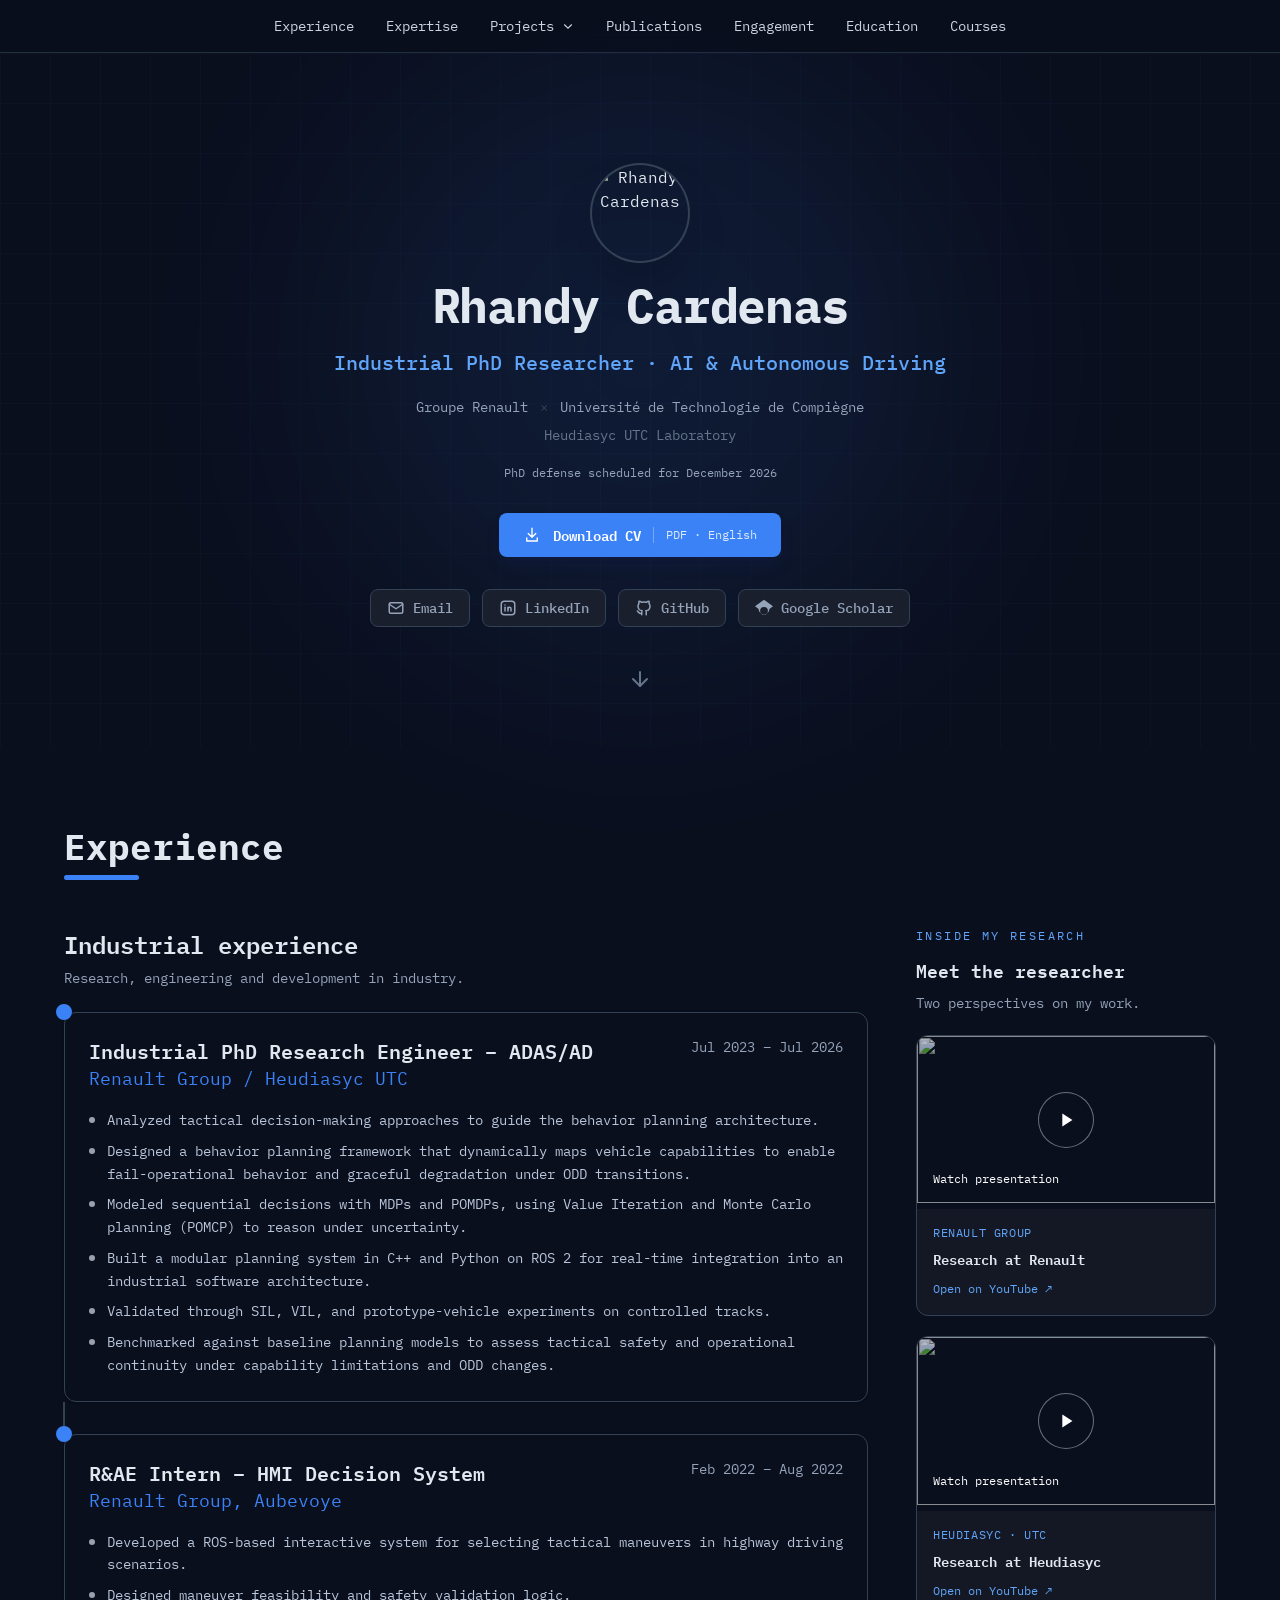
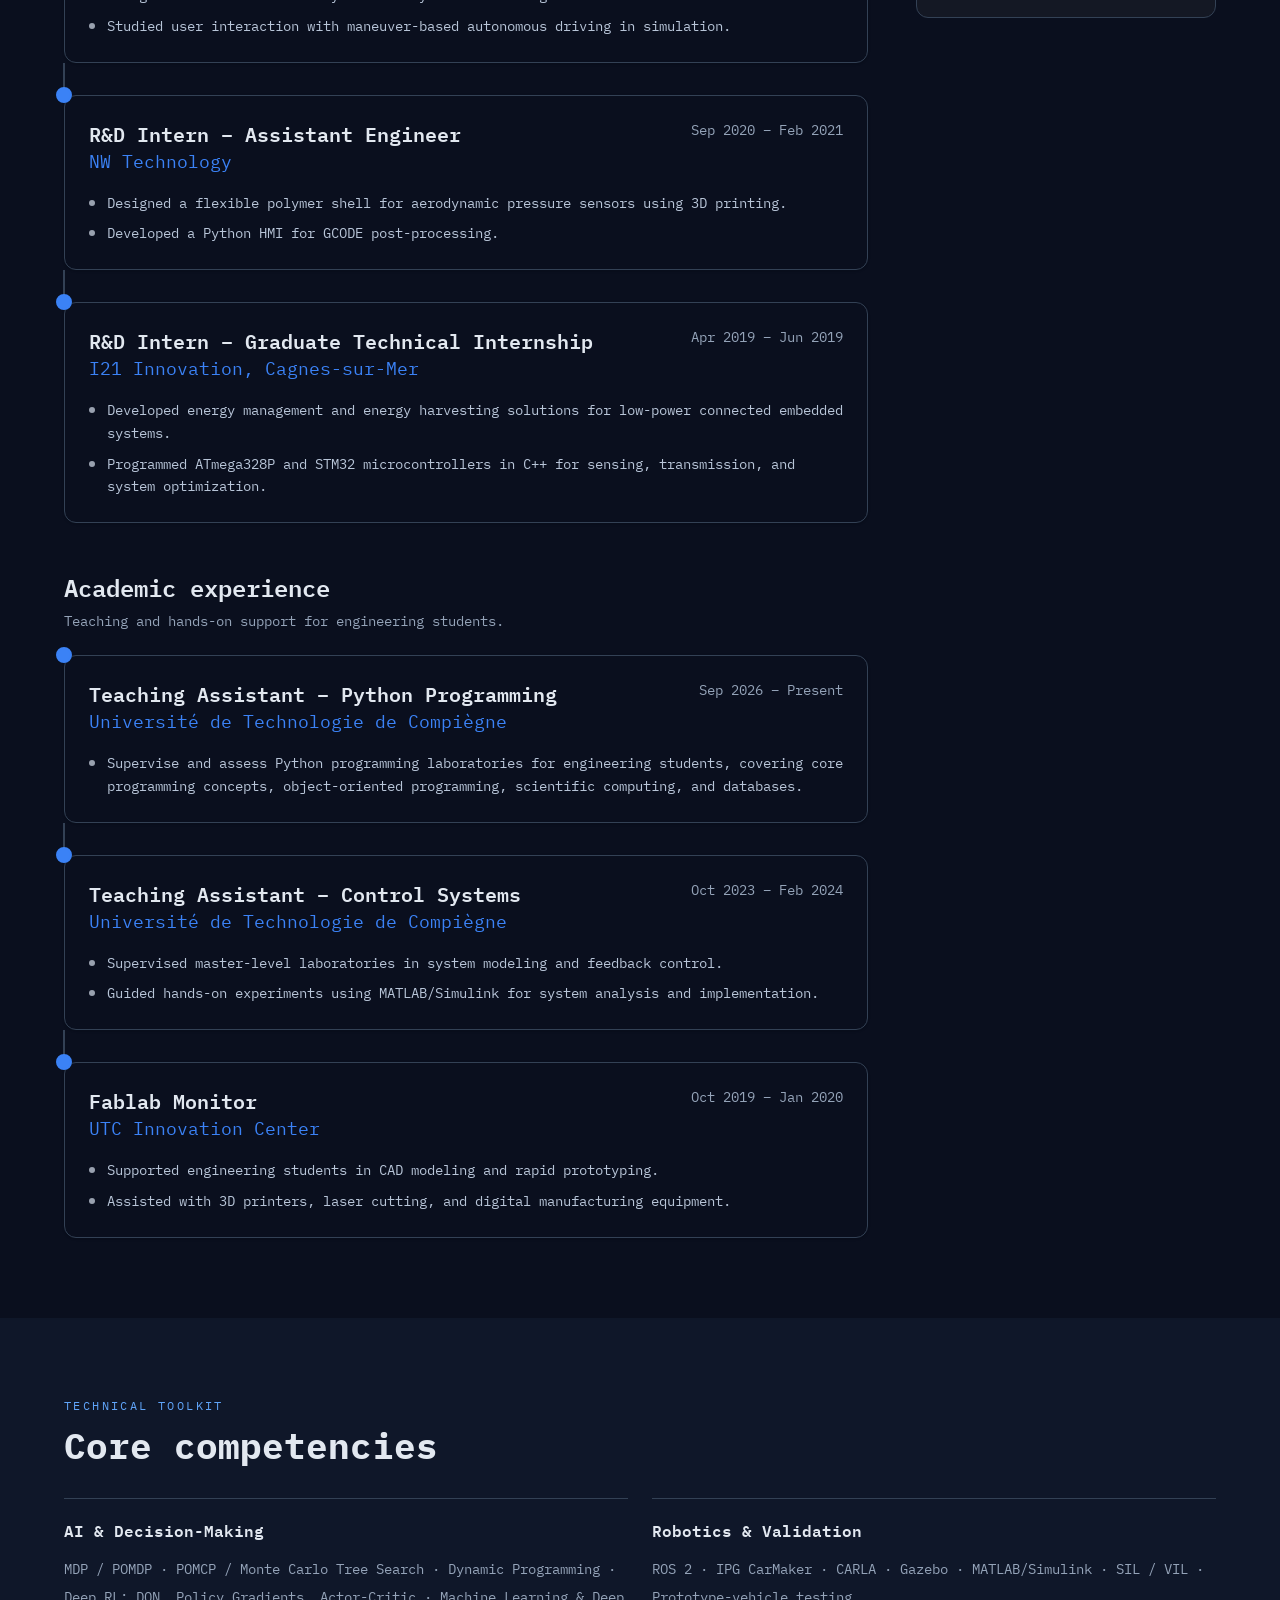
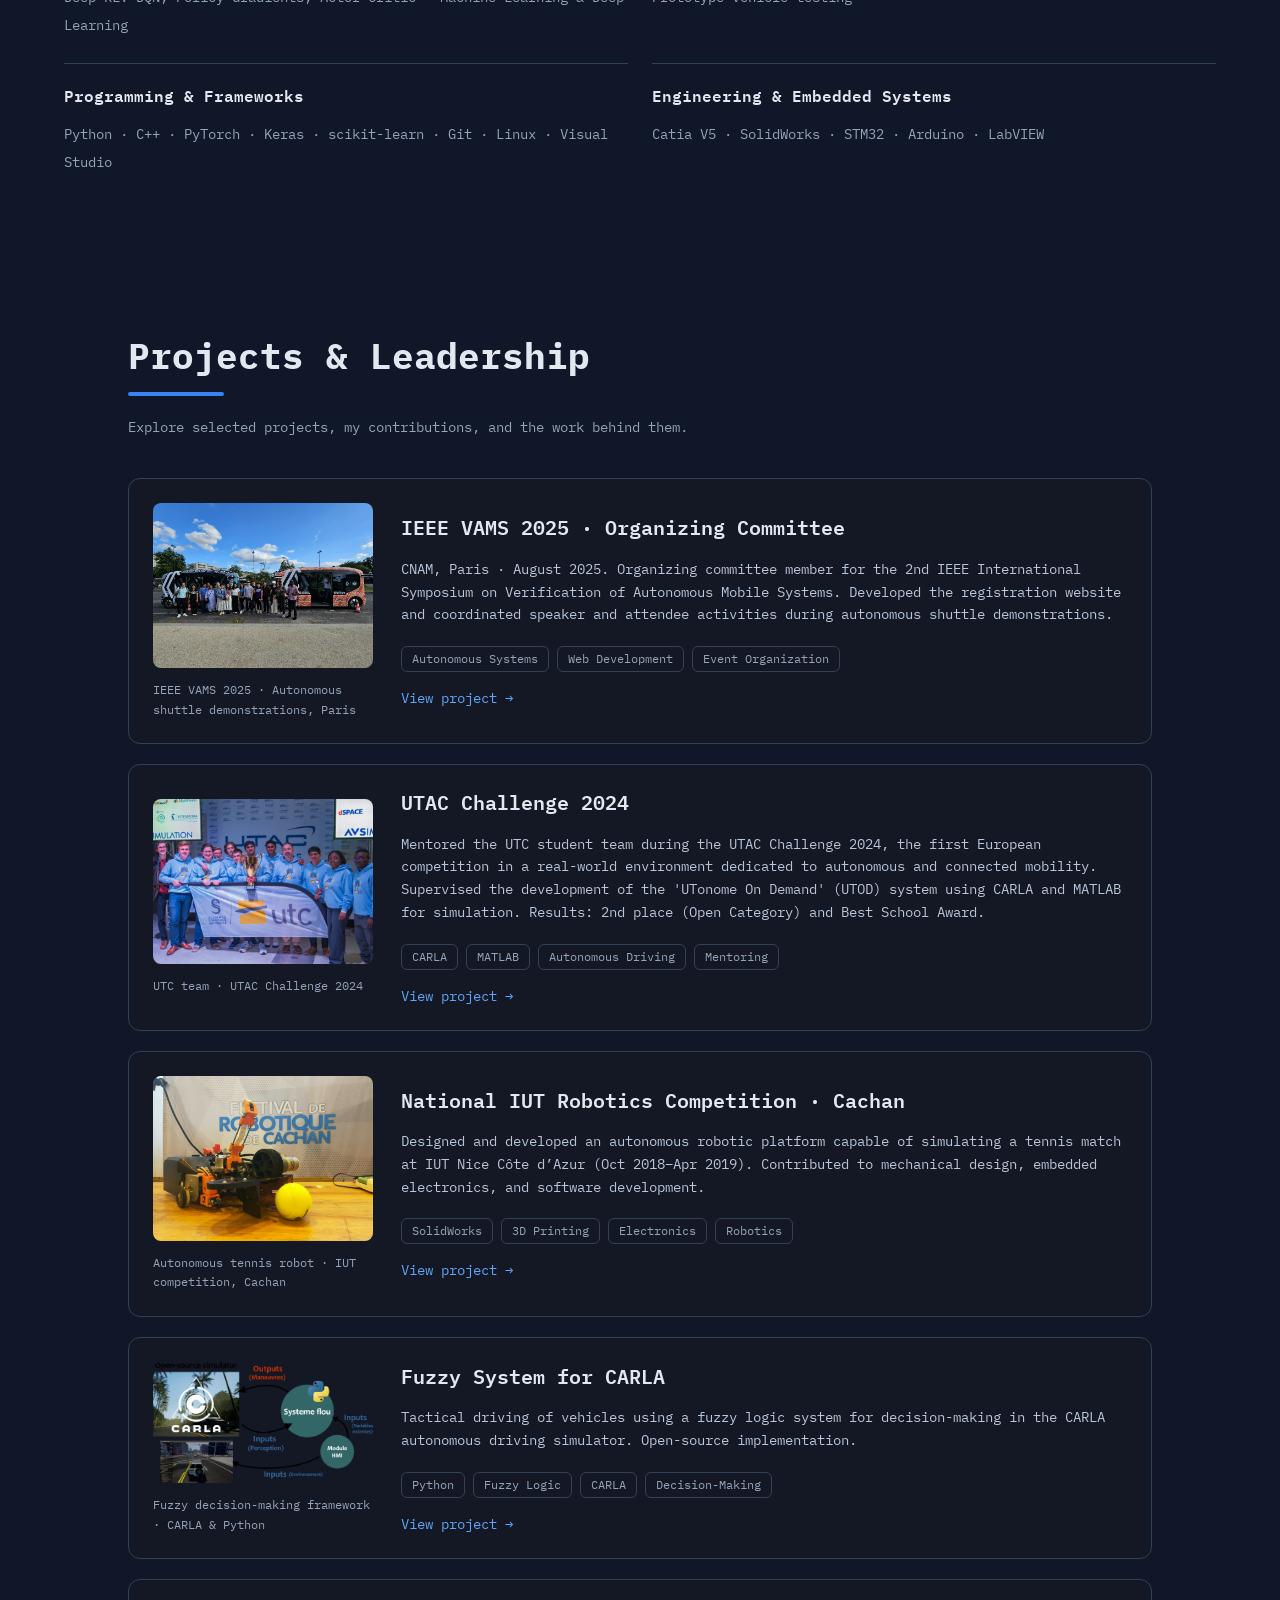
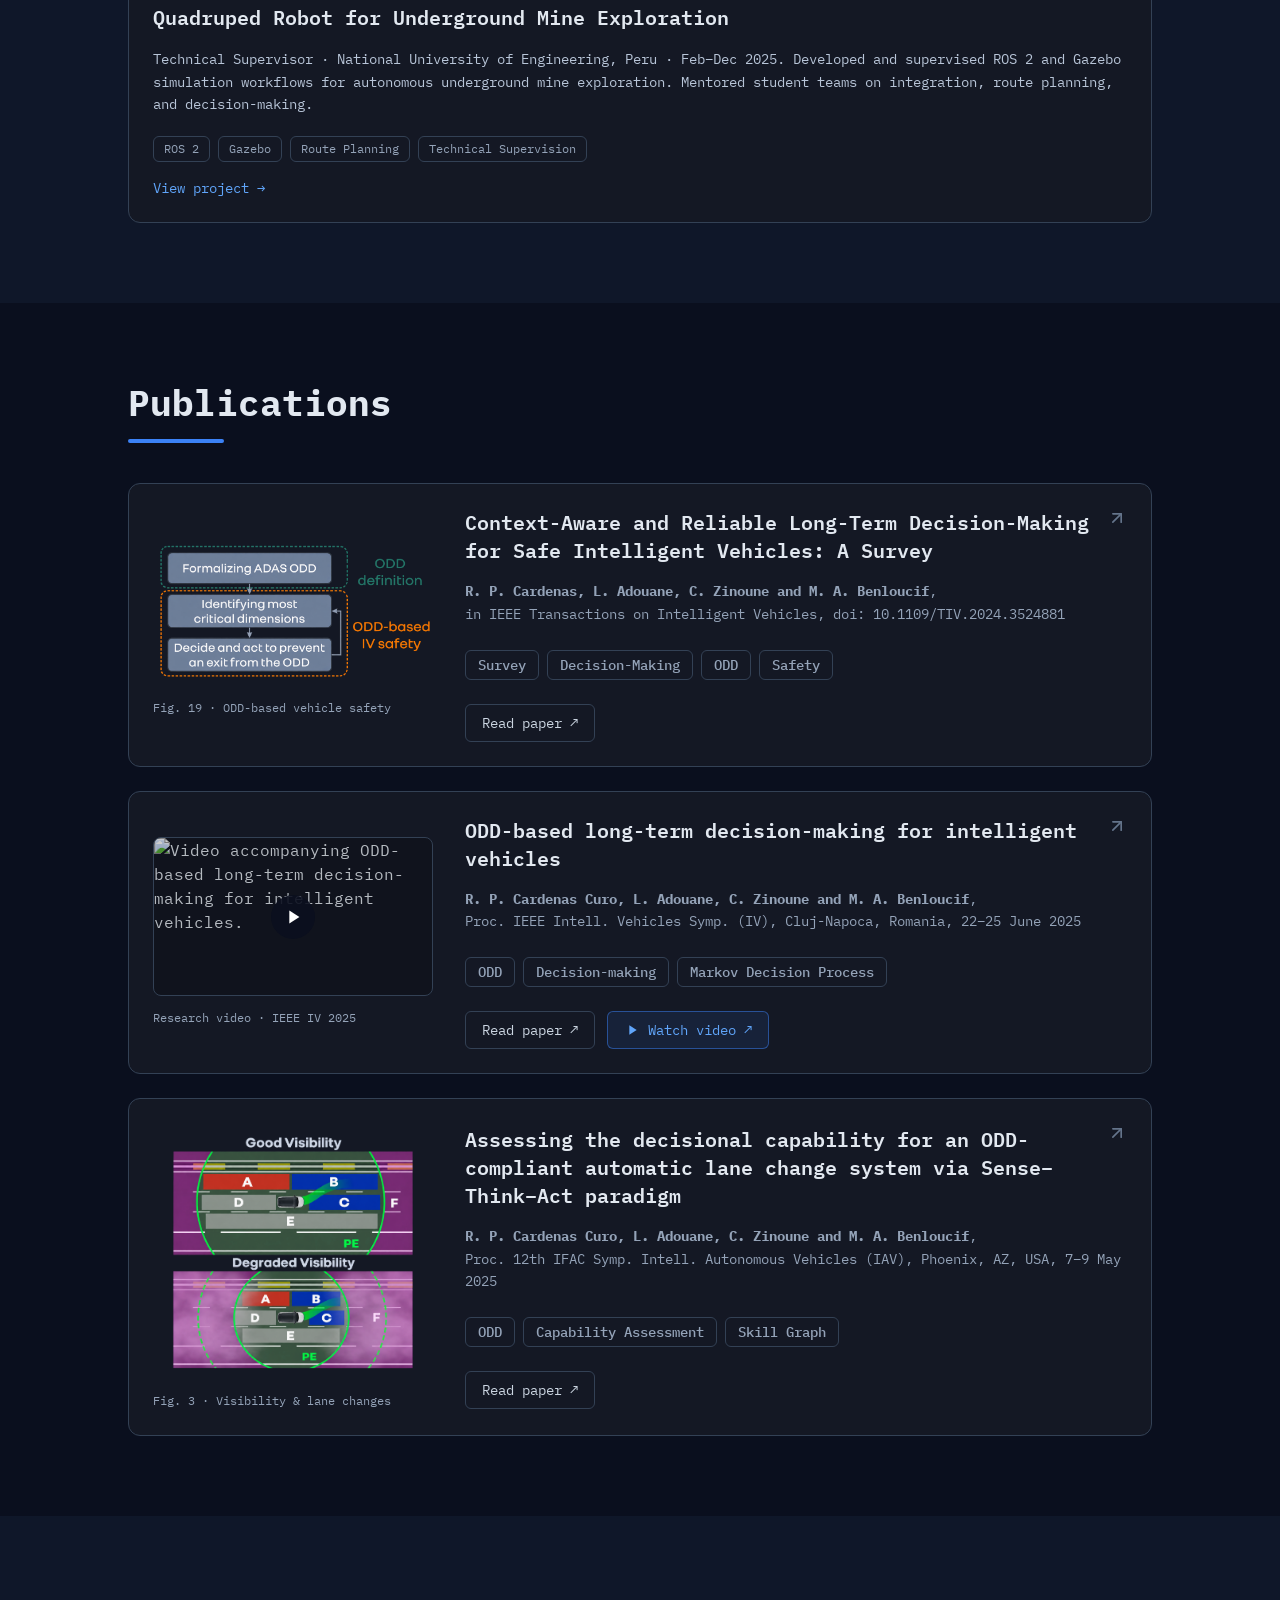
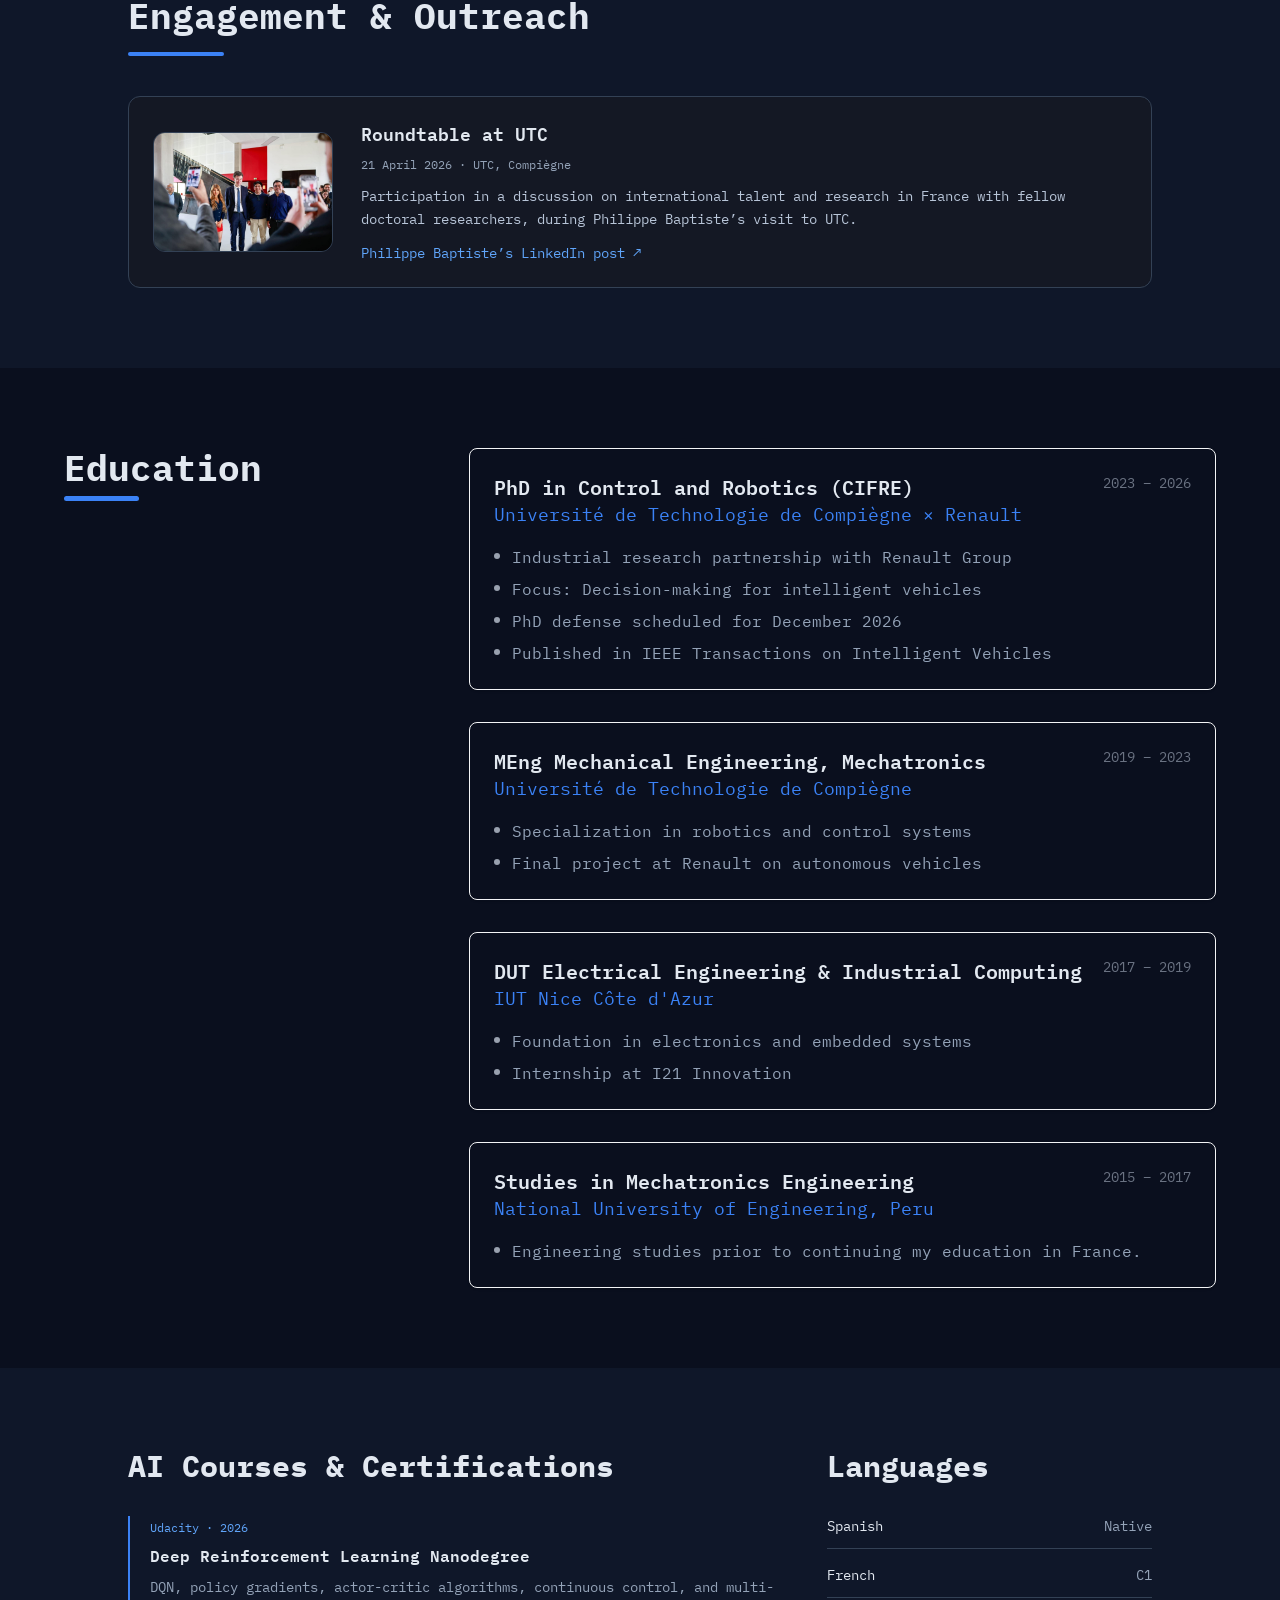
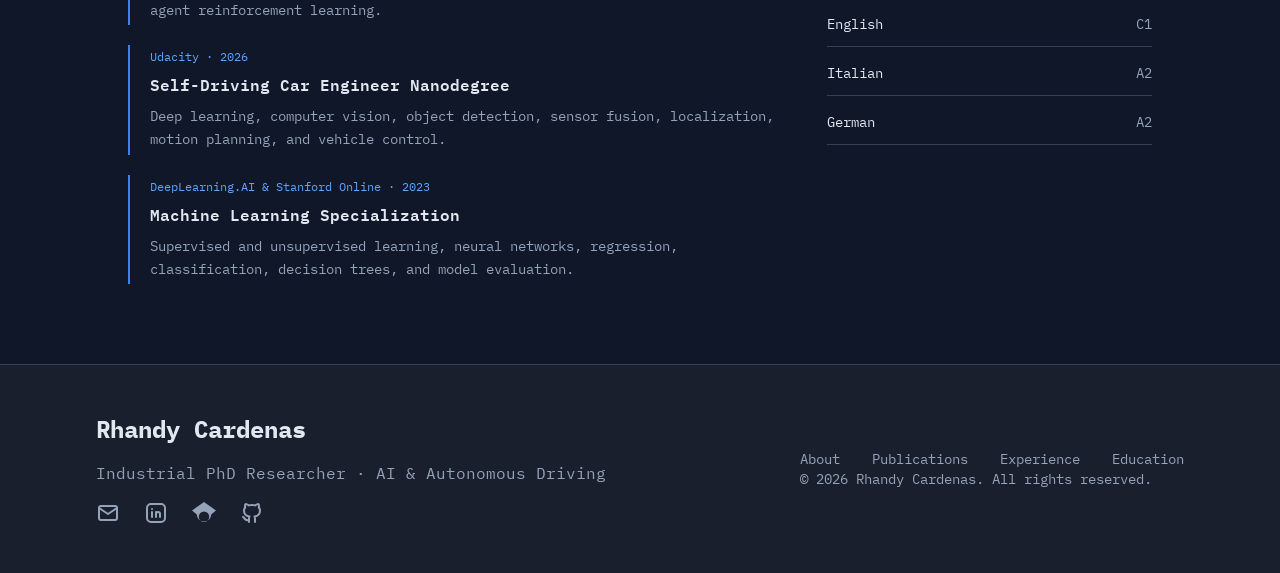
==== commit 5115501c: "deploy: 193a3db1abcb6154d12e7e0be736298bc8d44d3d" ====
--- a/index.html
+++ b/index.html
@@ -2,7 +2,7 @@
 Heudiasyc UTC Laboratory
 </div> </div> <p class="text-xs text-[#94a3b8]">PhD defense scheduled for December 2026</p> <div class="pt-3"> <a id="download-cv" href="/documents/Rhandy-Cardenas-CV.pdf" download="Rhandy-Cardenas-CV.pdf" data-notification-endpoint="https://formsubmit.co/ajax/rhandy.cardenas-curo@hds.utc.fr" class="inline-flex items-center justify-center gap-3 rounded-lg bg-[#3b82f6] px-6 py-3 text-sm font-semibold text-white shadow-lg shadow-blue-950/30 transition-colors hover:bg-[#2563eb] focus-visible:outline-2 focus-visible:outline-offset-4 focus-visible:outline-[#60a5fa]"> <svg aria-hidden="true" width="18" height="18" viewBox="0 0 24 24" fill="none" stroke="currentColor" stroke-width="1.8" stroke-linecap="round" stroke-linejoin="round"> <path d="M12 3v12m-5-5 5 5 5-5M5 16v4h14v-4"></path> </svg>
 Download CV
-<span class="border-l border-white/30 pl-3 text-xs font-normal text-blue-100">PDF · English</span> </a> </div> <script type="module">const n=document.querySelector("#download-cv");let t=0;n?.addEventListener("click",()=>{if(["localhost","127.0.0.1","[::1]"].includes(location.hostname))return;const o=n.dataset.notificationEndpoint,e=Date.now();!o||e-t<6e4||(t=e,fetch(o,{method:"POST",headers:{"Content-Type":"application/json",Accept:"application/json"},keepalive:!0,body:JSON.stringify({_subject:"Portfolio — CV download requested",_template:"table",_captcha:"false",message:"Someone clicked Download CV on your portfolio. This records the request, not confirmation that the file was saved.",document:"Rhandy-Cardenas-CV.pdf (English)",website:location.origin,time:new Date(e).toISOString()})}).then(i=>{i.ok||(t=0)}).catch(()=>{t=0}))});</script> <!-- Social links --> <div class="flex flex-wrap justify-center gap-3 pt-3"> <a href="mailto:rhandy.cardenas-curo@hds.utc.fr" class="group flex items-center gap-2 px-4 py-2 rounded-lg bg-[#1a1f2e] border border-[#334155] text-[#94a3b8] hover:border-[#3b82f6] hover:text-[#60a5fa] transition-all duration-300"> <svg xmlns="http://www.w3.org/2000/svg" width="18" height="18" viewBox="0 0 24 24" fill="none" stroke="currentColor" stroke-width="2" stroke-linecap="round" stroke-linejoin="round"> <path d="M3 7a2 2 0 0 1 2 -2h14a2 2 0 0 1 2 2v10a2 2 0 0 1 -2 2h-14a2 2 0 0 1 -2 -2v-10z"></path> <path d="M3 7l9 6l9 -6"></path> </svg> <span class="text-sm font-medium">Email</span> </a> <a href="https://linkedin.com/in/rhandy-cardenas" target="_blank" rel="noopener noreferrer" class="group flex items-center gap-2 px-4 py-2 rounded-lg bg-[#1a1f2e] border border-[#334155] text-[#94a3b8] hover:border-[#3b82f6] hover:text-[#60a5fa] transition-all duration-300"> <svg xmlns="http://www.w3.org/2000/svg" width="18" height="18" viewBox="0 0 24 24" fill="none" stroke="currentColor" stroke-width="2" stroke-linecap="round" stroke-linejoin="round"> <path d="M8 11v5"></path> <path d="M8 8v.01"></path> <path d="M12 16v-5"></path> <path d="M16 16v-3a2 2 0 1 0 -4 0"></path> <path d="M3 7a4 4 0 0 1 4 -4h10a4 4 0 0 1 4 4v10a4 4 0 0 1 -4 4h-10a4 4 0 0 1 -4 -4z"></path> </svg> <span class="text-sm font-medium">LinkedIn</span> </a> <a href="https://github.com/RhandyC" target="_blank" rel="noopener noreferrer" class="group flex items-center gap-2 px-4 py-2 rounded-lg bg-[#1a1f2e] border border-[#334155] text-[#94a3b8] hover:border-[#3b82f6] hover:text-[#60a5fa] transition-all duration-300"> <svg xmlns="http://www.w3.org/2000/svg" width="18" height="18" viewBox="0 0 24 24" fill="none" stroke="currentColor" stroke-width="2" stroke-linecap="round" stroke-linejoin="round"> <path d="M9 19c-4.3 1.4 -4.3 -2.5 -6 -3m12 5v-3.5c0 -1 .1 -1.4 -.5 -2c2.8 -.3 5.5 -1.4 5.5 -6a4.6 4.6 0 0 0 -1.3 -3.2a4.2 4.2 0 0 0 -.1 -3.2s-1.1 -.3 -3.5 1.3a12.3 12.3 0 0 0 -6.2 0c-2.4 -1.6 -3.5 -1.3 -3.5 -1.3a4.2 4.2 0 0 0 -.1 3.2a4.6 4.6 0 0 0 -1.3 3.2c0 4.6 2.7 5.7 5.5 6c-.6 .6 -.6 1.2 -.5 2v3.5"></path> </svg> <span class="text-sm font-medium">GitHub</span> </a> </div> <!-- Scroll indicator --> <div class="pt-5"> <svg xmlns="http://www.w3.org/2000/svg" width="24" height="24" viewBox="0 0 24 24" fill="none" stroke="currentColor" stroke-width="2" stroke-linecap="round" stroke-linejoin="round" class="mx-auto text-[#64748b]"> <path d="M12 5v14"></path> <path d="M19 12l-7 7-7-7"></path> </svg> </div> </div> </div> <section id="experience" class="px-6 py-16 md:py-20 scroll-mt-20"><div class="max-w-6xl mx-auto"><div class="grid grid-cols-1 lg:grid-cols-[minmax(0,1fr)_280px] xl:grid-cols-[minmax(0,1fr)_300px] gap-10 lg:gap-12 items-start"><div class="lg:col-span-2"><h2 class="text-3xl md:text-4xl font-bold text-[#e2e8f0]">
+<span class="border-l border-white/30 pl-3 text-xs font-normal text-blue-100">PDF · English</span> </a> </div> <script type="module">const n=document.querySelector("#download-cv");let t=0;n?.addEventListener("click",()=>{if(["localhost","127.0.0.1","[::1]"].includes(location.hostname))return;const o=n.dataset.notificationEndpoint,e=Date.now();!o||e-t<6e4||(t=e,fetch(o,{method:"POST",headers:{"Content-Type":"application/json",Accept:"application/json"},keepalive:!0,body:JSON.stringify({_subject:"Portfolio — CV download requested",_template:"table",_captcha:"false",message:"Someone clicked Download CV on your portfolio. This records the request, not confirmation that the file was saved.",document:"Rhandy-Cardenas-CV.pdf (English)",website:location.origin,time:new Date(e).toISOString()})}).then(i=>{i.ok||(t=0)}).catch(()=>{t=0}))});</script> <!-- Social links --> <div class="flex flex-wrap justify-center gap-3 pt-3"> <a href="mailto:rhandy.cardenas-curo@hds.utc.fr" class="group flex items-center gap-2 px-4 py-2 rounded-lg bg-[#1a1f2e] border border-[#334155] text-[#94a3b8] hover:border-[#3b82f6] hover:text-[#60a5fa] transition-all duration-300"> <svg xmlns="http://www.w3.org/2000/svg" width="18" height="18" viewBox="0 0 24 24" fill="none" stroke="currentColor" stroke-width="2" stroke-linecap="round" stroke-linejoin="round"> <path d="M3 7a2 2 0 0 1 2 -2h14a2 2 0 0 1 2 2v10a2 2 0 0 1 -2 2h-14a2 2 0 0 1 -2 -2v-10z"></path> <path d="M3 7l9 6l9 -6"></path> </svg> <span class="text-sm font-medium">Email</span> </a> <a href="https://linkedin.com/in/rhandy-cardenas" target="_blank" rel="noopener noreferrer" class="group flex items-center gap-2 px-4 py-2 rounded-lg bg-[#1a1f2e] border border-[#334155] text-[#94a3b8] hover:border-[#3b82f6] hover:text-[#60a5fa] transition-all duration-300"> <svg xmlns="http://www.w3.org/2000/svg" width="18" height="18" viewBox="0 0 24 24" fill="none" stroke="currentColor" stroke-width="2" stroke-linecap="round" stroke-linejoin="round"> <path d="M8 11v5"></path> <path d="M8 8v.01"></path> <path d="M12 16v-5"></path> <path d="M16 16v-3a2 2 0 1 0 -4 0"></path> <path d="M3 7a4 4 0 0 1 4 -4h10a4 4 0 0 1 4 4v10a4 4 0 0 1 -4 4h-10a4 4 0 0 1 -4 -4z"></path> </svg> <span class="text-sm font-medium">LinkedIn</span> </a> <a href="https://github.com/RhandyC" target="_blank" rel="noopener noreferrer" class="group flex items-center gap-2 px-4 py-2 rounded-lg bg-[#1a1f2e] border border-[#334155] text-[#94a3b8] hover:border-[#3b82f6] hover:text-[#60a5fa] transition-all duration-300"> <svg xmlns="http://www.w3.org/2000/svg" width="18" height="18" viewBox="0 0 24 24" fill="none" stroke="currentColor" stroke-width="2" stroke-linecap="round" stroke-linejoin="round"> <path d="M9 19c-4.3 1.4 -4.3 -2.5 -6 -3m12 5v-3.5c0 -1 .1 -1.4 -.5 -2c2.8 -.3 5.5 -1.4 5.5 -6a4.6 4.6 0 0 0 -1.3 -3.2a4.2 4.2 0 0 0 -.1 -3.2s-1.1 -.3 -3.5 1.3a12.3 12.3 0 0 0 -6.2 0c-2.4 -1.6 -3.5 -1.3 -3.5 -1.3a4.2 4.2 0 0 0 -.1 3.2a4.6 4.6 0 0 0 -1.3 3.2c0 4.6 2.7 5.7 5.5 6c-.6 .6 -.6 1.2 -.5 2v3.5"></path> </svg> <span class="text-sm font-medium">GitHub</span> </a> <a href="https://scholar.google.com/citations?user=wUvoYLYAAAAJ&hl=es" target="_blank" rel="noopener noreferrer" class="flex items-center gap-2 px-4 py-2 rounded-lg bg-[#1a1f2e] border border-[#334155] text-[#94a3b8] hover:border-[#3b82f6] hover:text-[#60a5fa] transition-colors"> <svg xmlns="http://www.w3.org/2000/svg" width="18" height="18" viewBox="0 0 24 24" fill="currentColor" aria-hidden="true"> <path d="M12 1 0 9.5l4.8 3.9A7.2 7.2 0 1 0 19.2 13.4L24 9.5 12 1Zm0 20a5.2 5.2 0 1 1 0-10.4A5.2 5.2 0 0 1 12 21Z"></path> </svg> <span class="text-sm font-medium">Google Scholar</span> </a> </div> <!-- Scroll indicator --> <div class="pt-5"> <svg xmlns="http://www.w3.org/2000/svg" width="24" height="24" viewBox="0 0 24 24" fill="none" stroke="currentColor" stroke-width="2" stroke-linecap="round" stroke-linejoin="round" class="mx-auto text-[#64748b]"> <path d="M12 5v14"></path> <path d="M19 12l-7 7-7-7"></path> </svg> </div> </div> </div> <section id="experience" class="px-6 py-16 md:py-20 scroll-mt-20"><div class="max-w-6xl mx-auto"><div class="grid grid-cols-1 lg:grid-cols-[minmax(0,1fr)_280px] xl:grid-cols-[minmax(0,1fr)_300px] gap-10 lg:gap-12 items-start"><div class="lg:col-span-2"><h2 class="text-3xl md:text-4xl font-bold text-[#e2e8f0]">
 Experience
 </h2><div class="w-[75px] h-[5px] mt-2 rounded-full" style="background-color: #3b82f6"></div></div><div class="min-w-0"><div class="relative mb-12 last:mb-0"><div class="mb-6"><h3 class="text-xl md:text-2xl font-semibold text-[#e2e8f0]">Industrial experience</h3><p class="mt-2 text-sm text-[#94a3b8]">Research, engineering and development in industry.</p></div><div class="relative mb-8 last:mb-0"><div class="absolute left-0 -top-2 w-4 h-4 bg-[#0a0f1e] dark:bg-slate-800 border-2 rounded-full -translate-x-1/2 z-20 transition-all duration-300" style="border-color: #3b82f6; background-color: #3b82f6"></div><div class="absolute left-0 bottom-0 w-0.5 h-8 bg-[#334155] -translate-x-1/2 translate-y-full z-10"></div><div class="bg-[#0a0f1e] rounded-xl shadow-sm border border-[#334155] p-4 sm:p-5 md:p-6 hover:shadow-md transition-shadow duration-300"><div class="flex flex-col sm:flex-row sm:items-start sm:justify-between mb-4"><div><h4 class="text-lg sm:text-xl font-semibold text-[#e2e8f0]">Industrial PhD Research Engineer – ADAS/AD</h4><p class="text-base sm:text-lg" style="color: #3b82f6">Renault Group / Heudiasyc UTC</p></div><span class="text-xs sm:text-sm text-[#94a3b8] shrink-0 sm:ml-4 mt-2 sm:mt-0">Jul 2023 – Jul 2026</span></div><ul class="space-y-2"><li class="flex items-start"><span class="inline-block w-1.5 h-1.5 rounded-full bg-gray-400 mt-2 mr-3 flex-shrink-0"></span><span class="text-sm leading-relaxed text-[#b8c5d8]">Analyzed tactical decision-making approaches to guide the behavior planning architecture.</span></li><li class="flex items-start"><span class="inline-block w-1.5 h-1.5 rounded-full bg-gray-400 mt-2 mr-3 flex-shrink-0"></span><span class="text-sm leading-relaxed text-[#b8c5d8]">Designed a behavior planning framework that dynamically maps vehicle capabilities to enable fail-operational behavior and graceful degradation under ODD transitions.</span></li><li class="flex items-start"><span class="inline-block w-1.5 h-1.5 rounded-full bg-gray-400 mt-2 mr-3 flex-shrink-0"></span><span class="text-sm leading-relaxed text-[#b8c5d8]">Modeled sequential decisions with MDPs and POMDPs, using Value Iteration and Monte Carlo planning (POMCP) to reason under uncertainty.</span></li><li class="flex items-start"><span class="inline-block w-1.5 h-1.5 rounded-full bg-gray-400 mt-2 mr-3 flex-shrink-0"></span><span class="text-sm leading-relaxed text-[#b8c5d8]">Built a modular planning system in C++ and Python on ROS 2 for real-time integration into an industrial software architecture.</span></li><li class="flex items-start"><span class="inline-block w-1.5 h-1.5 rounded-full bg-gray-400 mt-2 mr-3 flex-shrink-0"></span><span class="text-sm leading-relaxed text-[#b8c5d8]">Validated through SIL, VIL, and prototype-vehicle experiments on controlled tracks.</span></li><li class="flex items-start"><span class="inline-block w-1.5 h-1.5 rounded-full bg-gray-400 mt-2 mr-3 flex-shrink-0"></span><span class="text-sm leading-relaxed text-[#b8c5d8]">Benchmarked against baseline planning models to assess tactical safety and operational continuity under capability limitations and ODD changes.</span></li></ul></div></div><div class="relative mb-8 last:mb-0"><div class="absolute left-0 -top-2 w-4 h-4 bg-[#0a0f1e] dark:bg-slate-800 border-2 rounded-full -translate-x-1/2 z-20 transition-all duration-300" style="border-color: #3b82f6; background-color: #3b82f6"></div><div class="absolute left-0 bottom-0 w-0.5 h-8 bg-[#334155] -translate-x-1/2 translate-y-full z-10"></div><div class="bg-[#0a0f1e] rounded-xl shadow-sm border border-[#334155] p-4 sm:p-5 md:p-6 hover:shadow-md transition-shadow duration-300"><div class="flex flex-col sm:flex-row sm:items-start sm:justify-between mb-4"><div><h4 class="text-lg sm:text-xl font-semibold text-[#e2e8f0]">R&amp;AE Intern – HMI Decision System</h4><p class="text-base sm:text-lg" style="color: #3b82f6">Renault Group, Aubevoye</p></div><span class="text-xs sm:text-sm text-[#94a3b8] shrink-0 sm:ml-4 mt-2 sm:mt-0">Feb 2022 – Aug 2022</span></div><ul class="space-y-2"><li class="flex items-start"><span class="inline-block w-1.5 h-1.5 rounded-full bg-gray-400 mt-2 mr-3 flex-shrink-0"></span><span class="text-sm leading-relaxed text-[#b8c5d8]">Developed a ROS-based interactive system for selecting tactical maneuvers in highway driving scenarios.</span></li><li class="flex items-start"><span class="inline-block w-1.5 h-1.5 rounded-full bg-gray-400 mt-2 mr-3 flex-shrink-0"></span><span class="text-sm leading-relaxed text-[#b8c5d8]">Designed maneuver feasibility and safety validation logic.</span></li><li class="flex items-start"><span class="inline-block w-1.5 h-1.5 rounded-full bg-gray-400 mt-2 mr-3 flex-shrink-0"></span><span class="text-sm leading-relaxed text-[#b8c5d8]">Studied user interaction with maneuver-based autonomous driving in simulation.</span></li></ul></div></div><div class="relative mb-8 last:mb-0"><div class="absolute left-0 -top-2 w-4 h-4 bg-[#0a0f1e] dark:bg-slate-800 border-2 rounded-full -translate-x-1/2 z-20 transition-all duration-300" style="border-color: #3b82f6; background-color: #3b82f6"></div><div class="absolute left-0 bottom-0 w-0.5 h-8 bg-[#334155] -translate-x-1/2 translate-y-full z-10"></div><div class="bg-[#0a0f1e] rounded-xl shadow-sm border border-[#334155] p-4 sm:p-5 md:p-6 hover:shadow-md transition-shadow duration-300"><div class="flex flex-col sm:flex-row sm:items-start sm:justify-between mb-4"><div><h4 class="text-lg sm:text-xl font-semibold text-[#e2e8f0]">R&amp;D Intern – Assistant Engineer</h4><p class="text-base sm:text-lg" style="color: #3b82f6">NW Technology</p></div><span class="text-xs sm:text-sm text-[#94a3b8] shrink-0 sm:ml-4 mt-2 sm:mt-0">Sep 2020 – Feb 2021</span></div><ul class="space-y-2"><li class="flex items-start"><span class="inline-block w-1.5 h-1.5 rounded-full bg-gray-400 mt-2 mr-3 flex-shrink-0"></span><span class="text-sm leading-relaxed text-[#b8c5d8]">Designed a flexible polymer shell for aerodynamic pressure sensors using 3D printing.</span></li><li class="flex items-start"><span class="inline-block w-1.5 h-1.5 rounded-full bg-gray-400 mt-2 mr-3 flex-shrink-0"></span><span class="text-sm leading-relaxed text-[#b8c5d8]">Developed a Python HMI for GCODE post-processing.</span></li></ul></div></div><div class="relative mb-8 last:mb-0"><div class="absolute left-0 -top-2 w-4 h-4 bg-[#0a0f1e] dark:bg-slate-800 border-2 rounded-full -translate-x-1/2 z-20 transition-all duration-300" style="border-color: #3b82f6; background-color: #3b82f6"></div><div class="bg-[#0a0f1e] rounded-xl shadow-sm border border-[#334155] p-4 sm:p-5 md:p-6 hover:shadow-md transition-shadow duration-300"><div class="flex flex-col sm:flex-row sm:items-start sm:justify-between mb-4"><div><h4 class="text-lg sm:text-xl font-semibold text-[#e2e8f0]">R&amp;D Intern – Graduate Technical Internship</h4><p class="text-base sm:text-lg" style="color: #3b82f6">I21 Innovation, Cagnes-sur-Mer</p></div><span class="text-xs sm:text-sm text-[#94a3b8] shrink-0 sm:ml-4 mt-2 sm:mt-0">Apr 2019 – Jun 2019</span></div><ul class="space-y-2"><li class="flex items-start"><span class="inline-block w-1.5 h-1.5 rounded-full bg-gray-400 mt-2 mr-3 flex-shrink-0"></span><span class="text-sm leading-relaxed text-[#b8c5d8]">Developed energy management and energy harvesting solutions for low-power connected embedded systems.</span></li><li class="flex items-start"><span class="inline-block w-1.5 h-1.5 rounded-full bg-gray-400 mt-2 mr-3 flex-shrink-0"></span><span class="text-sm leading-relaxed text-[#b8c5d8]">Programmed ATmega328P and STM32 microcontrollers in C++ for sensing, transmission, and system optimization.</span></li></ul></div></div></div><div class="relative mb-12 last:mb-0"><div class="mb-6"><h3 class="text-xl md:text-2xl font-semibold text-[#e2e8f0]">Academic experience</h3><p class="mt-2 text-sm text-[#94a3b8]">Teaching and hands-on support for engineering students.</p></div><div class="relative mb-8 last:mb-0"><div class="absolute left-0 -top-2 w-4 h-4 bg-[#0a0f1e] dark:bg-slate-800 border-2 rounded-full -translate-x-1/2 z-20 transition-all duration-300" style="border-color: #3b82f6; background-color: #3b82f6"></div><div class="absolute left-0 bottom-0 w-0.5 h-8 bg-[#334155] -translate-x-1/2 translate-y-full z-10"></div><div class="bg-[#0a0f1e] rounded-xl shadow-sm border border-[#334155] p-4 sm:p-5 md:p-6 hover:shadow-md transition-shadow duration-300"><div class="flex flex-col sm:flex-row sm:items-start sm:justify-between mb-4"><div><h4 class="text-lg sm:text-xl font-semibold text-[#e2e8f0]">Teaching Assistant – Python Programming</h4><p class="text-base sm:text-lg" style="color: #3b82f6">Université de Technologie de Compiègne</p></div><span class="text-xs sm:text-sm text-[#94a3b8] shrink-0 sm:ml-4 mt-2 sm:mt-0">Sep 2026 – Present</span></div><ul class="space-y-2"><li class="flex items-start"><span class="inline-block w-1.5 h-1.5 rounded-full bg-gray-400 mt-2 mr-3 flex-shrink-0"></span><span class="text-sm leading-relaxed text-[#b8c5d8]">Supervise and assess Python programming laboratories for engineering students, covering core programming concepts, object-oriented programming, scientific computing, and databases.</span></li></ul></div></div><div class="relative mb-8 last:mb-0"><div class="absolute left-0 -top-2 w-4 h-4 bg-[#0a0f1e] dark:bg-slate-800 border-2 rounded-full -translate-x-1/2 z-20 transition-all duration-300" style="border-color: #3b82f6; background-color: #3b82f6"></div><div class="absolute left-0 bottom-0 w-0.5 h-8 bg-[#334155] -translate-x-1/2 translate-y-full z-10"></div><div class="bg-[#0a0f1e] rounded-xl shadow-sm border border-[#334155] p-4 sm:p-5 md:p-6 hover:shadow-md transition-shadow duration-300"><div class="flex flex-col sm:flex-row sm:items-start sm:justify-between mb-4"><div><h4 class="text-lg sm:text-xl font-semibold text-[#e2e8f0]">Teaching Assistant – Control Systems</h4><p class="text-base sm:text-lg" style="color: #3b82f6">Université de Technologie de Compiègne</p></div><span class="text-xs sm:text-sm text-[#94a3b8] shrink-0 sm:ml-4 mt-2 sm:mt-0">Oct 2023 – Feb 2024</span></div><ul class="space-y-2"><li class="flex items-start"><span class="inline-block w-1.5 h-1.5 rounded-full bg-gray-400 mt-2 mr-3 flex-shrink-0"></span><span class="text-sm leading-relaxed text-[#b8c5d8]">Supervised master-level laboratories in system modeling and feedback control.</span></li><li class="flex items-start"><span class="inline-block w-1.5 h-1.5 rounded-full bg-gray-400 mt-2 mr-3 flex-shrink-0"></span><span class="text-sm leading-relaxed text-[#b8c5d8]">Guided hands-on experiments using MATLAB/Simulink for system analysis and implementation.</span></li></ul></div></div><div class="relative mb-8 last:mb-0"><div class="absolute left-0 -top-2 w-4 h-4 bg-[#0a0f1e] dark:bg-slate-800 border-2 rounded-full -translate-x-1/2 z-20 transition-all duration-300" style="border-color: #3b82f6; background-color: #3b82f6"></div><div class="bg-[#0a0f1e] rounded-xl shadow-sm border border-[#334155] p-4 sm:p-5 md:p-6 hover:shadow-md transition-shadow duration-300"><div class="flex flex-col sm:flex-row sm:items-start sm:justify-between mb-4"><div><h4 class="text-lg sm:text-xl font-semibold text-[#e2e8f0]">Fablab Monitor</h4><p class="text-base sm:text-lg" style="color: #3b82f6">UTC Innovation Center</p></div><span class="text-xs sm:text-sm text-[#94a3b8] shrink-0 sm:ml-4 mt-2 sm:mt-0">Oct 2019 – Jan 2020</span></div><ul class="space-y-2"><li class="flex items-start"><span class="inline-block w-1.5 h-1.5 rounded-full bg-gray-400 mt-2 mr-3 flex-shrink-0"></span><span class="text-sm leading-relaxed text-[#b8c5d8]">Supported engineering students in CAD modeling and rapid prototyping.</span></li><li class="flex items-start"><span class="inline-block w-1.5 h-1.5 rounded-full bg-gray-400 mt-2 mr-3 flex-shrink-0"></span><span class="text-sm leading-relaxed text-[#b8c5d8]">Assisted with 3D printers, laser cutting, and digital manufacturing equipment.</span></li></ul></div></div></div></div><aside class="min-w-0 lg:sticky lg:top-24" aria-label="Research videos"><section id="presentations" class="scroll-mt-24" aria-labelledby="presentations-heading"> <div class="max-w-5xl mx-auto"> <div class="mb-5"> <p class="text-xs uppercase tracking-[0.2em] text-[#60a5fa] mb-3">Inside my research</p> <h2 id="presentations-heading" class="text-lg font-semibold text-[#e2e8f0]">Meet the researcher</h2> <p class="mt-2 text-sm text-[#94a3b8] leading-relaxed">Two perspectives on my work.</p> </div> <div class="grid sm:grid-cols-2 lg:grid-cols-1 gap-5"> <article class="overflow-hidden rounded-xl border border-[#334155] bg-[#141824]"> <div class="aspect-video relative bg-[#0a0f1e]" data-video-player> <button type="button" data-video-id="O8JKeqDw87I" data-video-title="Research at Renault" aria-label="Play Research at Renault" class="group relative h-full w-full cursor-pointer focus-visible:outline-2 focus-visible:outline-offset-[-4px] focus-visible:outline-[#60a5fa]"> <img src="https://i.ytimg.com/vi/O8JKeqDw87I/hqdefault.jpg" alt="" loading="lazy" class="h-full w-full object-cover opacity-70 group-hover:opacity-90 transition-opacity"> <span class="absolute inset-0 flex items-center justify-center"> <span class="flex items-center justify-center w-14 h-14 rounded-full border border-white/40 bg-[#0a0f1e]/80 text-white group-hover:bg-[#2563eb] transition-colors"> <svg aria-hidden="true" width="22" height="22" viewBox="0 0 24 24" fill="currentColor"><path d="M8 5v14l11-7z"></path></svg> </span> </span> <span class="absolute bottom-4 left-4 text-xs text-white">Watch presentation</span> </button> </div> <div class="p-4"> <p class="text-xs uppercase tracking-wider text-[#60a5fa] mb-2">Renault Group</p> <h3 class="text-sm font-semibold text-[#e2e8f0]">Research at Renault</h3> <a href="https://www.youtube.com/watch?v=O8JKeqDw87I" target="_blank" rel="noopener noreferrer" class="inline-block mt-3 text-xs text-[#60a5fa] hover:underline">Open on YouTube ↗</a> </div> </article><article class="overflow-hidden rounded-xl border border-[#334155] bg-[#141824]"> <div class="aspect-video relative bg-[#0a0f1e]" data-video-player> <button type="button" data-video-id="IoX6sEZbNwQ" data-video-title="Research at Heudiasyc" aria-label="Play Research at Heudiasyc" class="group relative h-full w-full cursor-pointer focus-visible:outline-2 focus-visible:outline-offset-[-4px] focus-visible:outline-[#60a5fa]"> <img src="https://i.ytimg.com/vi/IoX6sEZbNwQ/hqdefault.jpg" alt="" loading="lazy" class="h-full w-full object-cover opacity-70 group-hover:opacity-90 transition-opacity"> <span class="absolute inset-0 flex items-center justify-center"> <span class="flex items-center justify-center w-14 h-14 rounded-full border border-white/40 bg-[#0a0f1e]/80 text-white group-hover:bg-[#2563eb] transition-colors"> <svg aria-hidden="true" width="22" height="22" viewBox="0 0 24 24" fill="currentColor"><path d="M8 5v14l11-7z"></path></svg> </span> </span> <span class="absolute bottom-4 left-4 text-xs text-white">Watch presentation</span> </button> </div> <div class="p-4"> <p class="text-xs uppercase tracking-wider text-[#60a5fa] mb-2">Heudiasyc · UTC</p> <h3 class="text-sm font-semibold text-[#e2e8f0]">Research at Heudiasyc</h3> <a href="https://www.youtube.com/watch?v=IoX6sEZbNwQ" target="_blank" rel="noopener noreferrer" class="inline-block mt-3 text-xs text-[#60a5fa] hover:underline">Open on YouTube ↗</a> </div> </article> </div> </div> </section> <script type="module">document.querySelectorAll("[data-video-id]").forEach(r=>{r.addEventListener("click",()=>{document.querySelectorAll("[data-video-player] iframe").forEach(a=>{a.src=a.src.replace("autoplay=1","autoplay=0")});const e=document.createElement("iframe");e.src=`https://www.youtube-nocookie.com/embed/${r.dataset.videoId}?autoplay=1&rel=0`,e.title=r.dataset.videoTitle||"Research presentation",e.className="h-full w-full",e.allow="autoplay; encrypted-media; picture-in-picture; fullscreen",e.allowFullscreen=!0,e.referrerPolicy="strict-origin-when-cross-origin",r.replaceWith(e),e.focus()})});</script></aside></div></div></section> <section id="about" class="px-6 py-16 md:py-20 bg-[#0f1729] scroll-mt-20"> <div class="max-w-6xl mx-auto"> <p class="text-xs uppercase tracking-[0.2em] text-[#60a5fa] mb-3">Technical toolkit</p> <h2 class="text-3xl md:text-4xl font-bold mb-8">Core competencies</h2> <div class="grid md:grid-cols-2 gap-6"> <div class="border-t border-[#334155] pt-5"> <h3 class="text-base font-semibold mb-3">AI &amp; Decision-Making</h3> <p class="text-sm leading-loose text-[#94a3b8]">MDP / POMDP · POMCP / Monte Carlo Tree Search · Dynamic Programming · Deep RL: DQN, Policy Gradients, Actor-Critic · Machine Learning &amp; Deep Learning</p> </div><div class="border-t border-[#334155] pt-5"> <h3 class="text-base font-semibold mb-3">Robotics &amp; Validation</h3> <p class="text-sm leading-loose text-[#94a3b8]">ROS 2 · IPG CarMaker · CARLA · Gazebo · MATLAB/Simulink · SIL / VIL · Prototype-vehicle testing</p> </div><div class="border-t border-[#334155] pt-5"> <h3 class="text-base font-semibold mb-3">Programming &amp; Frameworks</h3> <p class="text-sm leading-loose text-[#94a3b8]">Python · C++ · PyTorch · Keras · scikit-learn · Git · Linux · Visual Studio</p> </div><div class="border-t border-[#334155] pt-5"> <h3 class="text-base font-semibold mb-3">Engineering &amp; Embedded Systems</h3> <p class="text-sm leading-loose text-[#94a3b8]">Catia V5 · SolidWorks · STM32 · Arduino · LabVIEW</p> </div> </div> </div> </section> <section id="academic-projects" class="py-16 md:py-20 px-6 bg-[#0f1729]" aria-labelledby="projects-heading"><div class="max-w-5xl mx-auto"><div class="mb-10"><h2 id="projects-heading" class="text-3xl md:text-4xl font-bold text-[#e2e8f0] mb-4">Projects & Leadership</h2><div class="w-24 h-1 bg-[#3b82f6] rounded-full"></div><p class="mt-5 max-w-2xl text-sm leading-relaxed text-[#94a3b8]">Explore selected projects, my contributions, and the work behind them.</p></div><div class="space-y-5"><article class="group relative grid gap-5 sm:gap-7 items-center p-5 sm:p-6 bg-[#141824] border border-[#334155] rounded-xl transition-all duration-300 hover:border-[#3b82f6] hover:shadow-lg hover:shadow-[#3b82f6]/10 focus-within:border-[#60a5fa] sm:grid-cols-[180px_minmax(0,1fr)] lg:grid-cols-[220px_minmax(0,1fr)]"><div class="space-y-4 max-w-[220px] w-full"><figure><a href="/images/projects/vams-2025-shuttles.png" target="_blank" rel="noopener noreferrer" aria-label="View full image: IEEE VAMS 2025 · Autonomous shuttle demonstrations, Paris" class="relative z-10 block rounded-lg overflow-hidden focus-visible:outline-2 focus-visible:outline-offset-4 focus-visible:outline-[#60a5fa]"><img src="/images/projects/vams-2025-shuttles.png" alt="VAMS participants gathered beside two autonomous shuttles during demonstrations in Paris." width="1600" height="1199" loading="lazy" class="block w-full h-auto object-contain"></a><figcaption class="text-xs text-[#94a3b8] mt-3 leading-relaxed">IEEE VAMS 2025 · Autonomous shuttle demonstrations, Paris</figcaption></figure></div><div class="min-w-0 flex flex-col gap-4"><h3 class="text-xl font-semibold text-[#e2e8f0] leading-snug transition-colors group-hover:text-[#60a5fa]"><a href="/projects/ieee-vams-2025/" class="after:absolute after:inset-0 after:rounded-xl hover:underline focus-visible:outline-2 focus-visible:outline-offset-4 focus-visible:outline-[#60a5fa]">IEEE VAMS 2025 · Organizing Committee</a></h3><p class="text-sm text-[#b8c5d8] leading-relaxed">CNAM, Paris · August 2025. Organizing committee member for the 2nd IEEE International Symposium on Verification of Autonomous Mobile Systems. Developed the registration website and coordinated speaker and attendee activities during autonomous shuttle demonstrations.</p><ul aria-label="Skills used" class="flex flex-wrap gap-2 mt-auto pt-1"><li class="px-2.5 py-1 border border-[#334155] text-[#94a3b8] rounded-md text-xs">Autonomous Systems</li><li class="px-2.5 py-1 border border-[#334155] text-[#94a3b8] rounded-md text-xs">Web Development</li><li class="px-2.5 py-1 border border-[#334155] text-[#94a3b8] rounded-md text-xs">Event Organization</li></ul><a href="/projects/ieee-vams-2025/" aria-label="Learn more about IEEE VAMS 2025 · Organizing Committee" class="relative z-10 self-start text-sm text-[#60a5fa] hover:underline focus-visible:outline-2 focus-visible:outline-offset-4 focus-visible:outline-[#60a5fa]">View project →</a></div></article><article class="group relative grid gap-5 sm:gap-7 items-center p-5 sm:p-6 bg-[#141824] border border-[#334155] rounded-xl transition-all duration-300 hover:border-[#3b82f6] hover:shadow-lg hover:shadow-[#3b82f6]/10 focus-within:border-[#60a5fa] sm:grid-cols-[180px_minmax(0,1fr)] lg:grid-cols-[220px_minmax(0,1fr)]"><div class="space-y-4 max-w-[220px] w-full"><figure><a href="/images/projects/utac-challenge-2024.png" target="_blank" rel="noopener noreferrer" aria-label="View full image: UTC team · UTAC Challenge 2024" class="relative z-10 block rounded-lg overflow-hidden focus-visible:outline-2 focus-visible:outline-offset-4 focus-visible:outline-[#60a5fa]"><img src="/images/projects/utac-challenge-2024.png" alt="The UTC team celebrating with its trophies at the UTAC Challenge 2024." width="1280" height="960" loading="lazy" class="block w-full h-auto object-contain"></a><figcaption class="text-xs text-[#94a3b8] mt-3 leading-relaxed">UTC team · UTAC Challenge 2024</figcaption></figure></div><div class="min-w-0 flex flex-col gap-4"><h3 class="text-xl font-semibold text-[#e2e8f0] leading-snug transition-colors group-hover:text-[#60a5fa]"><a href="/projects/utac-challenge-2024/" class="after:absolute after:inset-0 after:rounded-xl hover:underline focus-visible:outline-2 focus-visible:outline-offset-4 focus-visible:outline-[#60a5fa]">UTAC Challenge 2024</a></h3><p class="text-sm text-[#b8c5d8] leading-relaxed">Mentored the UTC student team during the UTAC Challenge 2024, the first European competition in a real-world environment dedicated to autonomous and connected mobility. Supervised the development of the &#39;UTonome On Demand&#39; (UTOD) system using CARLA and MATLAB for simulation. Results: 2nd place (Open Category) and Best School Award.</p><ul aria-label="Skills used" class="flex flex-wrap gap-2 mt-auto pt-1"><li class="px-2.5 py-1 border border-[#334155] text-[#94a3b8] rounded-md text-xs">CARLA</li><li class="px-2.5 py-1 border border-[#334155] text-[#94a3b8] rounded-md text-xs">MATLAB</li><li class="px-2.5 py-1 border border-[#334155] text-[#94a3b8] rounded-md text-xs">Autonomous Driving</li><li class="px-2.5 py-1 border border-[#334155] text-[#94a3b8] rounded-md text-xs">Mentoring</li></ul><a href="/projects/utac-challenge-2024/" aria-label="Learn more about UTAC Challenge 2024" class="relative z-10 self-start text-sm text-[#60a5fa] hover:underline focus-visible:outline-2 focus-visible:outline-offset-4 focus-visible:outline-[#60a5fa]">View project →</a></div></article><article class="group relative grid gap-5 sm:gap-7 items-center p-5 sm:p-6 bg-[#141824] border border-[#334155] rounded-xl transition-all duration-300 hover:border-[#3b82f6] hover:shadow-lg hover:shadow-[#3b82f6]/10 focus-within:border-[#60a5fa] sm:grid-cols-[180px_minmax(0,1fr)] lg:grid-cols-[220px_minmax(0,1fr)]"><div class="space-y-4 max-w-[220px] w-full"><figure><a href="/images/projects/iut-cachan-robot.jpg" target="_blank" rel="noopener noreferrer" aria-label="View full image: Autonomous tennis robot · IUT competition, Cachan" class="relative z-10 block rounded-lg overflow-hidden focus-visible:outline-2 focus-visible:outline-offset-4 focus-visible:outline-[#60a5fa]"><img src="/images/projects/iut-cachan-robot.jpg" alt="The autonomous tennis robot with its mechanical arm and a tennis ball at the Festival de Robotique de Cachan." width="1600" height="1200" loading="lazy" class="block w-full h-auto object-contain"></a><figcaption class="text-xs text-[#94a3b8] mt-3 leading-relaxed">Autonomous tennis robot · IUT competition, Cachan</figcaption></figure></div><div class="min-w-0 flex flex-col gap-4"><h3 class="text-xl font-semibold text-[#e2e8f0] leading-snug transition-colors group-hover:text-[#60a5fa]"><a href="/projects/iut-cachan-robotics/" class="after:absolute after:inset-0 after:rounded-xl hover:underline focus-visible:outline-2 focus-visible:outline-offset-4 focus-visible:outline-[#60a5fa]">National IUT Robotics Competition · Cachan</a></h3><p class="text-sm text-[#b8c5d8] leading-relaxed">Designed and developed an autonomous robotic platform capable of simulating a tennis match at IUT Nice Côte d’Azur (Oct 2018–Apr 2019). Contributed to mechanical design, embedded electronics, and software development.</p><ul aria-label="Skills used" class="flex flex-wrap gap-2 mt-auto pt-1"><li class="px-2.5 py-1 border border-[#334155] text-[#94a3b8] rounded-md text-xs">SolidWorks</li><li class="px-2.5 py-1 border border-[#334155] text-[#94a3b8] rounded-md text-xs">3D Printing</li><li class="px-2.5 py-1 border border-[#334155] text-[#94a3b8] rounded-md text-xs">Electronics</li><li class="px-2.5 py-1 border border-[#334155] text-[#94a3b8] rounded-md text-xs">Robotics</li></ul><a href="/projects/iut-cachan-robotics/" aria-label="Learn more about National IUT Robotics Competition · Cachan" class="relative z-10 self-start text-sm text-[#60a5fa] hover:underline focus-visible:outline-2 focus-visible:outline-offset-4 focus-visible:outline-[#60a5fa]">View project →</a></div></article><article class="group relative grid gap-5 sm:gap-7 items-center p-5 sm:p-6 bg-[#141824] border border-[#334155] rounded-xl transition-all duration-300 hover:border-[#3b82f6] hover:shadow-lg hover:shadow-[#3b82f6]/10 focus-within:border-[#60a5fa] sm:grid-cols-[180px_minmax(0,1fr)] lg:grid-cols-[220px_minmax(0,1fr)]"><div class="space-y-4 max-w-[220px] w-full"><figure><a href="/images/projects/fuzzy-system-carla.png" target="_blank" rel="noopener noreferrer" aria-label="View full image: Fuzzy decision-making framework · CARLA &#38; Python" class="relative z-10 block rounded-lg overflow-hidden focus-visible:outline-2 focus-visible:outline-offset-4 focus-visible:outline-[#60a5fa]"><img src="/images/projects/fuzzy-system-carla.png" alt="Overview of the CARLA fuzzy decision-making system, with perception, environment inputs, maneuver outputs, and an HMI module." width="2222" height="1230" loading="lazy" class="block w-full h-auto object-contain"></a><figcaption class="text-xs text-[#94a3b8] mt-3 leading-relaxed">Fuzzy decision-making framework · CARLA &amp; Python</figcaption></figure></div><div class="min-w-0 flex flex-col gap-4"><h3 class="text-xl font-semibold text-[#e2e8f0] leading-snug transition-colors group-hover:text-[#60a5fa]"><a href="/projects/fuzzy-system-carla/" class="after:absolute after:inset-0 after:rounded-xl hover:underline focus-visible:outline-2 focus-visible:outline-offset-4 focus-visible:outline-[#60a5fa]">Fuzzy System for CARLA</a></h3><p class="text-sm text-[#b8c5d8] leading-relaxed">Tactical driving of vehicles using a fuzzy logic system for decision-making in the CARLA autonomous driving simulator. Open-source implementation.</p><ul aria-label="Skills used" class="flex flex-wrap gap-2 mt-auto pt-1"><li class="px-2.5 py-1 border border-[#334155] text-[#94a3b8] rounded-md text-xs">Python</li><li class="px-2.5 py-1 border border-[#334155] text-[#94a3b8] rounded-md text-xs">Fuzzy Logic</li><li class="px-2.5 py-1 border border-[#334155] text-[#94a3b8] rounded-md text-xs">CARLA</li><li class="px-2.5 py-1 border border-[#334155] text-[#94a3b8] rounded-md text-xs">Decision-Making</li></ul><a href="/projects/fuzzy-system-carla/" aria-label="Learn more about Fuzzy System for CARLA" class="relative z-10 self-start text-sm text-[#60a5fa] hover:underline focus-visible:outline-2 focus-visible:outline-offset-4 focus-visible:outline-[#60a5fa]">View project →</a></div></article><article class="group relative grid gap-5 sm:gap-7 items-center p-5 sm:p-6 bg-[#141824] border border-[#334155] rounded-xl transition-all duration-300 hover:border-[#3b82f6] hover:shadow-lg hover:shadow-[#3b82f6]/10 focus-within:border-[#60a5fa] grid-cols-1"><div class="min-w-0 flex flex-col gap-4"><h3 class="text-xl font-semibold text-[#e2e8f0] leading-snug transition-colors group-hover:text-[#60a5fa]"><a href="/projects/quadruped-mine-exploration/" class="after:absolute after:inset-0 after:rounded-xl hover:underline focus-visible:outline-2 focus-visible:outline-offset-4 focus-visible:outline-[#60a5fa]">Quadruped Robot for Underground Mine Exploration</a></h3><p class="text-sm text-[#b8c5d8] leading-relaxed">Technical Supervisor · National University of Engineering, Peru · Feb–Dec 2025. Developed and supervised ROS 2 and Gazebo simulation workflows for autonomous underground mine exploration. Mentored student teams on integration, route planning, and decision-making.</p><ul aria-label="Skills used" class="flex flex-wrap gap-2 mt-auto pt-1"><li class="px-2.5 py-1 border border-[#334155] text-[#94a3b8] rounded-md text-xs">ROS 2</li><li class="px-2.5 py-1 border border-[#334155] text-[#94a3b8] rounded-md text-xs">Gazebo</li><li class="px-2.5 py-1 border border-[#334155] text-[#94a3b8] rounded-md text-xs">Route Planning</li><li class="px-2.5 py-1 border border-[#334155] text-[#94a3b8] rounded-md text-xs">Technical Supervision</li></ul><a href="/projects/quadruped-mine-exploration/" aria-label="Learn more about Quadruped Robot for Underground Mine Exploration" class="relative z-10 self-start text-sm text-[#60a5fa] hover:underline focus-visible:outline-2 focus-visible:outline-offset-4 focus-visible:outline-[#60a5fa]">View project →</a></div></article></div></div></section> <section id="publications" class="py-16 md:py-20 px-6 bg-[#0a0f1e]"><div class="max-w-5xl mx-auto"><!-- Section header --><div class="mb-10"><h2 class="text-3xl md:text-4xl font-bold text-[#e2e8f0] mb-4">
 Publications
@@ -10,7 +10,7 @@
 Watch video ↗
 </a></div></div></div></article><article class="group relative p-5 sm:p-6 bg-[#141824] border border-[#334155] rounded-xl transition-all duration-300 hover:border-[#3b82f6] hover:shadow-lg hover:shadow-[#3b82f6]/10"><div class="absolute top-6 right-6 text-[#64748b] group-hover:text-[#60a5fa] transition-colors"><svg xmlns="http://www.w3.org/2000/svg" width="20" height="20" viewBox="0 0 24 24" fill="none" stroke="currentColor" stroke-width="2" stroke-linecap="round" stroke-linejoin="round" class="transition-transform duration-300 group-hover:translate-x-1 group-hover:-translate-y-1"><path d="M7 17L17 7"></path><path d="M7 7h10v10"></path></svg></div><div class="grid sm:grid-cols-[220px_minmax(0,1fr)] lg:grid-cols-[280px_minmax(0,1fr)] gap-6 lg:gap-8 items-center"><figure class="w-full max-w-[320px] sm:max-w-none"><a href="/images/publications/ifac-visibility-transparent.png" target="_blank" rel="noopener noreferrer" aria-label="Enlarge figure: Assessing the decisional capability for an ODD-compliant automatic lane change system via Sense–Think–Act paradigm" class="relative block focus-visible:outline-2 focus-visible:outline-offset-4 focus-visible:outline-[#60a5fa] py-2"><img src="/images/publications/ifac-visibility-transparent.png" alt="Lane-change areas of interest under good and degraded visibility, showing the vehicle's perception envelope." loading="lazy" class="w-full h-auto max-h-[240px] object-contain"></a><figcaption class="mt-3 text-xs leading-relaxed text-[#94a3b8]">Fig. 3 · Visibility &amp; lane changes</figcaption></figure><div class="space-y-4 min-w-0"><h3 class="text-lg md:text-xl font-semibold text-[#e2e8f0] pr-5 group-hover:text-[#60a5fa] transition-colors"><a href="https://www.sciencedirect.com/science/article/pii/S2405896325003672" target="_blank" rel="noopener noreferrer" class="hover:underline focus-visible:outline-2 focus-visible:outline-[#60a5fa]">Assessing the decisional capability for an ODD-compliant automatic lane change system via Sense–Think–Act paradigm</a></h3><p class="text-sm text-[#94a3b8] leading-relaxed"><strong>R. P. Cardenas Curo, L. Adouane, C. Zinoune and M. A. Benloucif</strong>,<br>Proc. 12th IFAC Symp. Intell. Autonomous Vehicles (IAV), Phoenix, AZ, USA, 7–9 May 2025</p><div class="flex flex-wrap gap-2 pt-2"><span class="px-3 py-1 bg-[#141824] border border-[#334155] text-[#94a3b8] rounded-md text-sm font-medium">ODD</span><span class="px-3 py-1 bg-[#141824] border border-[#334155] text-[#94a3b8] rounded-md text-sm font-medium">Capability Assessment</span><span class="px-3 py-1 bg-[#141824] border border-[#334155] text-[#94a3b8] rounded-md text-sm font-medium">Skill Graph</span></div><div class="flex flex-wrap gap-3 pt-2"><a href="https://www.sciencedirect.com/science/article/pii/S2405896325003672" target="_blank" rel="noopener noreferrer" aria-label="Read paper: Assessing the decisional capability for an ODD-compliant automatic lane change system via Sense–Think–Act paradigm" class="inline-flex items-center rounded-md border border-[#334155] px-4 py-2 text-sm text-[#cbd5e1] hover:border-[#60a5fa] hover:text-[#60a5fa] transition-colors">Read paper ↗</a></div></div></div></article></div></div></section> <section id="engagement" class="px-6 py-16 md:py-20 bg-[#0f1729]" aria-labelledby="engagement-heading"> <div class="max-w-5xl mx-auto"> <div class="mb-10"> <h2 id="engagement-heading" class="text-3xl md:text-4xl font-bold text-[#e2e8f0] mb-4">Engagement & Outreach</h2> <div class="w-24 h-1 bg-[#3b82f6] rounded-full"></div> </div> <article class="grid sm:grid-cols-[180px_minmax(0,1fr)] gap-5 sm:gap-7 items-center rounded-xl border border-[#334155] bg-[#141824] p-5 sm:p-6"> <figure class="w-full max-w-[220px] sm:max-w-none"> <a href="/images/engagement/utc-roundtable-philippe-baptiste.png" target="_blank" rel="noopener noreferrer" aria-label="View the full roundtable photograph" class="block overflow-hidden rounded-xl border border-[#334155] focus-visible:outline-2 focus-visible:outline-offset-4 focus-visible:outline-[#60a5fa]"> <img src="/images/engagement/utc-roundtable-philippe-baptiste.png" alt="A group photograph at UTC during Philippe Baptiste’s visit, following the roundtable on international talent and research." width="1280" height="852" loading="lazy" class="block w-full h-auto"> </a> </figure> <div class="space-y-3"> <h3 class="text-lg font-semibold leading-snug">Roundtable at UTC</h3> <p class="text-xs text-[#94a3b8]">21 April 2026 · UTC, Compiègne</p> <p class="text-sm leading-relaxed text-[#b8c5d8]">Participation in a discussion on international talent and research in France with fellow doctoral researchers, during Philippe Baptiste’s visit to UTC.</p> <div class="text-sm"> <a href="https://www.linkedin.com/feed/update/urn:li:ugcPost:7452396192048746496/" target="_blank" rel="noopener noreferrer" class="text-[#60a5fa] hover:underline">Philippe Baptiste’s LinkedIn post ↗</a> </div> </div> </article> </div> </section> <section id="education" class="px-6 py-16 md:py-20"><div class="max-w-6xl mx-auto"><div class="grid grid-cols-1 lg:grid-cols-12 gap-8 lg:gap-16 items-start"><div class="lg:col-span-4"><h2 class="text-3xl md:text-4xl font-bold text-[#e2e8f0]">
 Education
-</h2><div class="w-[75px] h-[5px] mt-2 rounded-full" style="background-color: #3b82f6"></div></div><div class="lg:col-span-8"><div class="space-y-8"><div class="bg-[#0a0f1e] dark:bg-slate-800 rounded-lg shadow-sm border border-gray-100 dark:border-slate-700 p-4 sm:p-5 md:p-6 hover:shadow-md transition-shadow duration-300"><div class="flex flex-col sm:flex-row sm:items-start sm:justify-between mb-4"><div><h3 class="text-lg sm:text-xl font-semibold text-[#e2e8f0]">PhD in Control and Robotics (CIFRE)</h3><p class="text-base sm:text-lg" style="color: #3b82f6">Université de Technologie de Compiègne × Renault</p></div><span class="text-xs sm:text-sm text-gray-500 dark:text-slate-500 mt-2 sm:mt-0">2023 – 2026</span></div><ul class="space-y-2"><li class="flex items-start"><span class="inline-block w-1.5 h-1.5 rounded-full bg-gray-400 mt-2 mr-3 flex-shrink-0"></span><span class="text-sm sm:text-base text-[#94a3b8]">Industrial research partnership with Renault Group</span></li><li class="flex items-start"><span class="inline-block w-1.5 h-1.5 rounded-full bg-gray-400 mt-2 mr-3 flex-shrink-0"></span><span class="text-sm sm:text-base text-[#94a3b8]">Focus: Decision-making for intelligent vehicles</span></li><li class="flex items-start"><span class="inline-block w-1.5 h-1.5 rounded-full bg-gray-400 mt-2 mr-3 flex-shrink-0"></span><span class="text-sm sm:text-base text-[#94a3b8]">PhD defense scheduled for December 2026</span></li><li class="flex items-start"><span class="inline-block w-1.5 h-1.5 rounded-full bg-gray-400 mt-2 mr-3 flex-shrink-0"></span><span class="text-sm sm:text-base text-[#94a3b8]">Published in IEEE Transactions on Intelligent Vehicles</span></li></ul></div><div class="bg-[#0a0f1e] dark:bg-slate-800 rounded-lg shadow-sm border border-gray-100 dark:border-slate-700 p-4 sm:p-5 md:p-6 hover:shadow-md transition-shadow duration-300"><div class="flex flex-col sm:flex-row sm:items-start sm:justify-between mb-4"><div><h3 class="text-lg sm:text-xl font-semibold text-[#e2e8f0]">MEng Mechanical Engineering, Mechatronics</h3><p class="text-base sm:text-lg" style="color: #3b82f6">Université de Technologie de Compiègne</p></div><span class="text-xs sm:text-sm text-gray-500 dark:text-slate-500 mt-2 sm:mt-0">2019 – 2023</span></div><ul class="space-y-2"><li class="flex items-start"><span class="inline-block w-1.5 h-1.5 rounded-full bg-gray-400 mt-2 mr-3 flex-shrink-0"></span><span class="text-sm sm:text-base text-[#94a3b8]">Specialization in robotics and control systems</span></li><li class="flex items-start"><span class="inline-block w-1.5 h-1.5 rounded-full bg-gray-400 mt-2 mr-3 flex-shrink-0"></span><span class="text-sm sm:text-base text-[#94a3b8]">Final project at Renault on autonomous vehicles</span></li></ul></div><div class="bg-[#0a0f1e] dark:bg-slate-800 rounded-lg shadow-sm border border-gray-100 dark:border-slate-700 p-4 sm:p-5 md:p-6 hover:shadow-md transition-shadow duration-300"><div class="flex flex-col sm:flex-row sm:items-start sm:justify-between mb-4"><div><h3 class="text-lg sm:text-xl font-semibold text-[#e2e8f0]">DUT Electrical Engineering &amp; Industrial Computing</h3><p class="text-base sm:text-lg" style="color: #3b82f6">IUT Nice Côte d&#39;Azur</p></div><span class="text-xs sm:text-sm text-gray-500 dark:text-slate-500 mt-2 sm:mt-0">2017 – 2019</span></div><ul class="space-y-2"><li class="flex items-start"><span class="inline-block w-1.5 h-1.5 rounded-full bg-gray-400 mt-2 mr-3 flex-shrink-0"></span><span class="text-sm sm:text-base text-[#94a3b8]">Foundation in electronics and embedded systems</span></li><li class="flex items-start"><span class="inline-block w-1.5 h-1.5 rounded-full bg-gray-400 mt-2 mr-3 flex-shrink-0"></span><span class="text-sm sm:text-base text-[#94a3b8]">Internship at I21 Innovation</span></li></ul></div><div class="bg-[#0a0f1e] dark:bg-slate-800 rounded-lg shadow-sm border border-gray-100 dark:border-slate-700 p-4 sm:p-5 md:p-6 hover:shadow-md transition-shadow duration-300"><div class="flex flex-col sm:flex-row sm:items-start sm:justify-between mb-4"><div><h3 class="text-lg sm:text-xl font-semibold text-[#e2e8f0]">Studies in Mechatronics Engineering</h3><p class="text-base sm:text-lg" style="color: #3b82f6">National University of Engineering, Peru</p></div><span class="text-xs sm:text-sm text-gray-500 dark:text-slate-500 mt-2 sm:mt-0">2015 – 2017</span></div><ul class="space-y-2"><li class="flex items-start"><span class="inline-block w-1.5 h-1.5 rounded-full bg-gray-400 mt-2 mr-3 flex-shrink-0"></span><span class="text-sm sm:text-base text-[#94a3b8]">Engineering studies prior to continuing my education in France.</span></li></ul></div></div></div></div></div></section> <section id="credentials" class="px-6 py-20 bg-[#0f1729]"> <div class="max-w-5xl mx-auto grid lg:grid-cols-[2fr_1fr] gap-12"> <div> <h2 class="text-3xl font-bold text-[#e2e8f0] mb-8">AI Courses & Certifications</h2> <div class="space-y-5"> <article class="border-l-2 border-[#3b82f6] pl-5 py-1"> <p class="text-xs text-[#60a5fa] mb-2">Udacity · 2026</p> <h3 class="font-semibold text-[#e2e8f0]">Deep Reinforcement Learning Nanodegree</h3> <p class="text-sm text-[#94a3b8] mt-2 leading-relaxed">DQN, policy gradients, actor-critic algorithms, continuous control, and multi-agent reinforcement learning.</p> </article><article class="border-l-2 border-[#3b82f6] pl-5 py-1"> <p class="text-xs text-[#60a5fa] mb-2">Udacity · 2026</p> <h3 class="font-semibold text-[#e2e8f0]">Self-Driving Car Engineer Nanodegree</h3> <p class="text-sm text-[#94a3b8] mt-2 leading-relaxed">Deep learning, computer vision, object detection, sensor fusion, localization, motion planning, and vehicle control.</p> </article><article class="border-l-2 border-[#3b82f6] pl-5 py-1"> <p class="text-xs text-[#60a5fa] mb-2">DeepLearning.AI &amp; Stanford Online · 2023</p> <h3 class="font-semibold text-[#e2e8f0]">Machine Learning Specialization</h3> <p class="text-sm text-[#94a3b8] mt-2 leading-relaxed">Supervised and unsupervised learning, neural networks, regression, classification, decision trees, and model evaluation.</p> </article> </div> </div> <div> <h2 class="text-3xl font-bold text-[#e2e8f0] mb-8">Languages</h2> <ul class="space-y-4"> <li class="flex justify-between gap-4 border-b border-[#334155] pb-3 text-sm"> <span class="text-[#e2e8f0]">Spanish</span> <span class="text-[#94a3b8]">Native</span> </li><li class="flex justify-between gap-4 border-b border-[#334155] pb-3 text-sm"> <span class="text-[#e2e8f0]">French</span> <span class="text-[#94a3b8]">C1</span> </li><li class="flex justify-between gap-4 border-b border-[#334155] pb-3 text-sm"> <span class="text-[#e2e8f0]">English</span> <span class="text-[#94a3b8]">C1</span> </li><li class="flex justify-between gap-4 border-b border-[#334155] pb-3 text-sm"> <span class="text-[#e2e8f0]">Italian</span> <span class="text-[#94a3b8]">A2</span> </li><li class="flex justify-between gap-4 border-b border-[#334155] pb-3 text-sm"> <span class="text-[#e2e8f0]">German</span> <span class="text-[#94a3b8]">A2</span> </li> </ul> </div> </div> </section> </main> <footer class="relative bg-[#1a1f2e] dark:bg-slate-900 border-t border-[#334155]"> <div class="mx-auto max-w-6xl px-6 py-12 lg:px-8"> <div class="flex flex-col md:flex-row md:items-center md:justify-between gap-8"> <div class="flex flex-col gap-4"> <h3 class="text-2xl font-bold text-[#e2e8f0]"> Rhandy Cardenas </h3> <p class="text-base text-[#94a3b8]"> Industrial PhD Researcher · AI &amp; Autonomous Driving </p> <div class="flex gap-x-6"> <a href="mailto:rhandy.cardenas-curo@hds.utc.fr" aria-label="Email" class="text-[#94a3b8] transition-colors duration-300 hover:text-[var(--accent-color)]" style="--accent-color: #3b82f6"> <svg xmlns="http://www.w3.org/2000/svg" width="24" height="24" viewBox="0 0 24 24" fill="none" stroke="currentColor" stroke-width="2" stroke-linecap="round" stroke-linejoin="round" class="h-6 w-6"> <path stroke="none" d="M0 0h24v24H0z" fill="none"></path> <path d="M3 7a2 2 0 0 1 2 -2h14a2 2 0 0 1 2 2v10a2 2 0 0 1 -2 2h-14a2 2 0 0 1 -2 -2v-10z"></path> <path d="M3 7l9 6l9 -6"></path> </svg> </a> <a href="https://linkedin.com/in/rhandy-cardenas" target="_blank" rel="noopener noreferrer" aria-label="LinkedIn" class="text-[#94a3b8] transition-colors duration-300 hover:text-[var(--accent-color)]" style="--accent-color: #3b82f6"> <svg xmlns="http://www.w3.org/2000/svg" width="24" height="24" viewBox="0 0 24 24" fill="none" stroke="currentColor" stroke-width="2" stroke-linecap="round" stroke-linejoin="round" class="h-6 w-6"><path stroke="none" d="M0 0h24v24H0z" fill="none"></path><path d="M8 11v5"></path><path d="M8 8v.01"></path><path d="M12 16v-5"></path><path d="M16 16v-3a2 2 0 1 0 -4 0"></path><path d="M3 7a4 4 0 0 1 4 -4h10a4 4 0 0 1 4 4v10a4 4 0 0 1 -4 4h-10a4 4 0 0 1 -4 -4z"></path></svg> </a> <a target="_blank" rel="noopener noreferrer" aria-label="Twitter" class="text-[#94a3b8] transition-colors duration-300 hover:text-[var(--accent-color)]" style="--accent-color: #3b82f6"> <svg xmlns="http://www.w3.org/2000/svg" width="24" height="24" viewBox="0 0 24 24" fill="none" stroke="currentColor" stroke-width="2" stroke-linecap="round" stroke-linejoin="round" class="h-6 w-6"><path stroke="none" d="M0 0h24v24H0z" fill="none"></path><path d="M4 4l11.733 16h4.267l-11.733 -16z"></path><path d="M4 20l6.768 -6.768m2.46 -2.46l6.772 -6.772"></path></svg> </a> <a href="https://github.com/RhandyC" target="_blank" rel="noopener noreferrer" aria-label="GitHub" class="text-[#94a3b8] transition-colors duration-300 hover:text-[var(--accent-color)]" style="--accent-color: #3b82f6"> <svg xmlns="http://www.w3.org/2000/svg" width="24" height="24" viewBox="0 0 24 24" fill="none" stroke="currentColor" stroke-width="2" stroke-linecap="round" stroke-linejoin="round" class="h-6 w-6"><path stroke="none" d="M0 0h24v24H0z" fill="none"></path><path d="M9 19c-4.3 1.4 -4.3 -2.5 -6 -3m12 5v-3.5c0 -1 .1 -1.4 -.5 -2c2.8 -.3 5.5 -1.4 5.5 -6a4.6 4.6 0 0 0 -1.3 -3.2a4.2 4.2 0 0 0 -.1 -3.2s-1.1 -.3 -3.5 1.3a12.3 12.3 0 0 0 -6.2 0c-2.4 -1.6 -3.5 -1.3 -3.5 -1.3a4.2 4.2 0 0 0 -.1 3.2a4.6 4.6 0 0 0 -1.3 3.2c0 4.6 2.7 5.7 5.5 6c-.6 .6 -.6 1.2 -.5 2v3.5"></path></svg> </a> </div> </div> <div class="hidden md:block flex flex-col md:items-end gap-4"> <nav class="flex gap-x-8"> <a href="#about" class="text-sm text-[#94a3b8] hover:text-gray-800 dark:text-slate-200 transition-colors">About</a> <a href="#publications" class="text-sm text-[#94a3b8] hover:text-gray-800 dark:text-slate-200 transition-colors">
+</h2><div class="w-[75px] h-[5px] mt-2 rounded-full" style="background-color: #3b82f6"></div></div><div class="lg:col-span-8"><div class="space-y-8"><div class="bg-[#0a0f1e] dark:bg-slate-800 rounded-lg shadow-sm border border-gray-100 dark:border-slate-700 p-4 sm:p-5 md:p-6 hover:shadow-md transition-shadow duration-300"><div class="flex flex-col sm:flex-row sm:items-start sm:justify-between mb-4"><div><h3 class="text-lg sm:text-xl font-semibold text-[#e2e8f0]">PhD in Control and Robotics (CIFRE)</h3><p class="text-base sm:text-lg" style="color: #3b82f6">Université de Technologie de Compiègne × Renault</p></div><span class="text-xs sm:text-sm text-gray-500 dark:text-slate-500 mt-2 sm:mt-0">2023 – 2026</span></div><ul class="space-y-2"><li class="flex items-start"><span class="inline-block w-1.5 h-1.5 rounded-full bg-gray-400 mt-2 mr-3 flex-shrink-0"></span><span class="text-sm sm:text-base text-[#94a3b8]">Industrial research partnership with Renault Group</span></li><li class="flex items-start"><span class="inline-block w-1.5 h-1.5 rounded-full bg-gray-400 mt-2 mr-3 flex-shrink-0"></span><span class="text-sm sm:text-base text-[#94a3b8]">Focus: Decision-making for intelligent vehicles</span></li><li class="flex items-start"><span class="inline-block w-1.5 h-1.5 rounded-full bg-gray-400 mt-2 mr-3 flex-shrink-0"></span><span class="text-sm sm:text-base text-[#94a3b8]">PhD defense scheduled for December 2026</span></li><li class="flex items-start"><span class="inline-block w-1.5 h-1.5 rounded-full bg-gray-400 mt-2 mr-3 flex-shrink-0"></span><span class="text-sm sm:text-base text-[#94a3b8]">Published in IEEE Transactions on Intelligent Vehicles</span></li></ul></div><div class="bg-[#0a0f1e] dark:bg-slate-800 rounded-lg shadow-sm border border-gray-100 dark:border-slate-700 p-4 sm:p-5 md:p-6 hover:shadow-md transition-shadow duration-300"><div class="flex flex-col sm:flex-row sm:items-start sm:justify-between mb-4"><div><h3 class="text-lg sm:text-xl font-semibold text-[#e2e8f0]">MEng Mechanical Engineering, Mechatronics</h3><p class="text-base sm:text-lg" style="color: #3b82f6">Université de Technologie de Compiègne</p></div><span class="text-xs sm:text-sm text-gray-500 dark:text-slate-500 mt-2 sm:mt-0">2019 – 2023</span></div><ul class="space-y-2"><li class="flex items-start"><span class="inline-block w-1.5 h-1.5 rounded-full bg-gray-400 mt-2 mr-3 flex-shrink-0"></span><span class="text-sm sm:text-base text-[#94a3b8]">Specialization in robotics and control systems</span></li><li class="flex items-start"><span class="inline-block w-1.5 h-1.5 rounded-full bg-gray-400 mt-2 mr-3 flex-shrink-0"></span><span class="text-sm sm:text-base text-[#94a3b8]">Final project at Renault on autonomous vehicles</span></li></ul></div><div class="bg-[#0a0f1e] dark:bg-slate-800 rounded-lg shadow-sm border border-gray-100 dark:border-slate-700 p-4 sm:p-5 md:p-6 hover:shadow-md transition-shadow duration-300"><div class="flex flex-col sm:flex-row sm:items-start sm:justify-between mb-4"><div><h3 class="text-lg sm:text-xl font-semibold text-[#e2e8f0]">DUT Electrical Engineering &amp; Industrial Computing</h3><p class="text-base sm:text-lg" style="color: #3b82f6">IUT Nice Côte d&#39;Azur</p></div><span class="text-xs sm:text-sm text-gray-500 dark:text-slate-500 mt-2 sm:mt-0">2017 – 2019</span></div><ul class="space-y-2"><li class="flex items-start"><span class="inline-block w-1.5 h-1.5 rounded-full bg-gray-400 mt-2 mr-3 flex-shrink-0"></span><span class="text-sm sm:text-base text-[#94a3b8]">Foundation in electronics and embedded systems</span></li><li class="flex items-start"><span class="inline-block w-1.5 h-1.5 rounded-full bg-gray-400 mt-2 mr-3 flex-shrink-0"></span><span class="text-sm sm:text-base text-[#94a3b8]">Internship at I21 Innovation</span></li></ul></div><div class="bg-[#0a0f1e] dark:bg-slate-800 rounded-lg shadow-sm border border-gray-100 dark:border-slate-700 p-4 sm:p-5 md:p-6 hover:shadow-md transition-shadow duration-300"><div class="flex flex-col sm:flex-row sm:items-start sm:justify-between mb-4"><div><h3 class="text-lg sm:text-xl font-semibold text-[#e2e8f0]">Studies in Mechatronics Engineering</h3><p class="text-base sm:text-lg" style="color: #3b82f6">National University of Engineering, Peru</p></div><span class="text-xs sm:text-sm text-gray-500 dark:text-slate-500 mt-2 sm:mt-0">2015 – 2017</span></div><ul class="space-y-2"><li class="flex items-start"><span class="inline-block w-1.5 h-1.5 rounded-full bg-gray-400 mt-2 mr-3 flex-shrink-0"></span><span class="text-sm sm:text-base text-[#94a3b8]">Engineering studies prior to continuing my education in France.</span></li></ul></div></div></div></div></div></section> <section id="credentials" class="px-6 py-20 bg-[#0f1729]"> <div class="max-w-5xl mx-auto grid lg:grid-cols-[2fr_1fr] gap-12"> <div> <h2 class="text-3xl font-bold text-[#e2e8f0] mb-8">AI Courses & Certifications</h2> <div class="space-y-5"> <article class="border-l-2 border-[#3b82f6] pl-5 py-1"> <p class="text-xs text-[#60a5fa] mb-2">Udacity · 2026</p> <h3 class="font-semibold text-[#e2e8f0]">Deep Reinforcement Learning Nanodegree</h3> <p class="text-sm text-[#94a3b8] mt-2 leading-relaxed">DQN, policy gradients, actor-critic algorithms, continuous control, and multi-agent reinforcement learning.</p> </article><article class="border-l-2 border-[#3b82f6] pl-5 py-1"> <p class="text-xs text-[#60a5fa] mb-2">Udacity · 2026</p> <h3 class="font-semibold text-[#e2e8f0]">Self-Driving Car Engineer Nanodegree</h3> <p class="text-sm text-[#94a3b8] mt-2 leading-relaxed">Deep learning, computer vision, object detection, sensor fusion, localization, motion planning, and vehicle control.</p> </article><article class="border-l-2 border-[#3b82f6] pl-5 py-1"> <p class="text-xs text-[#60a5fa] mb-2">DeepLearning.AI &amp; Stanford Online · 2023</p> <h3 class="font-semibold text-[#e2e8f0]">Machine Learning Specialization</h3> <p class="text-sm text-[#94a3b8] mt-2 leading-relaxed">Supervised and unsupervised learning, neural networks, regression, classification, decision trees, and model evaluation.</p> </article> </div> </div> <div> <h2 class="text-3xl font-bold text-[#e2e8f0] mb-8">Languages</h2> <ul class="space-y-4"> <li class="flex justify-between gap-4 border-b border-[#334155] pb-3 text-sm"> <span class="text-[#e2e8f0]">Spanish</span> <span class="text-[#94a3b8]">Native</span> </li><li class="flex justify-between gap-4 border-b border-[#334155] pb-3 text-sm"> <span class="text-[#e2e8f0]">French</span> <span class="text-[#94a3b8]">C1</span> </li><li class="flex justify-between gap-4 border-b border-[#334155] pb-3 text-sm"> <span class="text-[#e2e8f0]">English</span> <span class="text-[#94a3b8]">C1</span> </li><li class="flex justify-between gap-4 border-b border-[#334155] pb-3 text-sm"> <span class="text-[#e2e8f0]">Italian</span> <span class="text-[#94a3b8]">A2</span> </li><li class="flex justify-between gap-4 border-b border-[#334155] pb-3 text-sm"> <span class="text-[#e2e8f0]">German</span> <span class="text-[#94a3b8]">A2</span> </li> </ul> </div> </div> </section> </main> <footer class="relative bg-[#1a1f2e] dark:bg-slate-900 border-t border-[#334155]"> <div class="mx-auto max-w-6xl px-6 py-12 lg:px-8"> <div class="flex flex-col md:flex-row md:items-center md:justify-between gap-8"> <div class="flex flex-col gap-4"> <h3 class="text-2xl font-bold text-[#e2e8f0]"> Rhandy Cardenas </h3> <p class="text-base text-[#94a3b8]"> Industrial PhD Researcher · AI &amp; Autonomous Driving </p> <div class="flex gap-x-6"> <a href="mailto:rhandy.cardenas-curo@hds.utc.fr" aria-label="Email" class="text-[#94a3b8] transition-colors duration-300 hover:text-[var(--accent-color)]" style="--accent-color: #3b82f6"> <svg xmlns="http://www.w3.org/2000/svg" width="24" height="24" viewBox="0 0 24 24" fill="none" stroke="currentColor" stroke-width="2" stroke-linecap="round" stroke-linejoin="round" class="h-6 w-6"> <path stroke="none" d="M0 0h24v24H0z" fill="none"></path> <path d="M3 7a2 2 0 0 1 2 -2h14a2 2 0 0 1 2 2v10a2 2 0 0 1 -2 2h-14a2 2 0 0 1 -2 -2v-10z"></path> <path d="M3 7l9 6l9 -6"></path> </svg> </a> <a href="https://linkedin.com/in/rhandy-cardenas" target="_blank" rel="noopener noreferrer" aria-label="LinkedIn" class="text-[#94a3b8] transition-colors duration-300 hover:text-[var(--accent-color)]" style="--accent-color: #3b82f6"> <svg xmlns="http://www.w3.org/2000/svg" width="24" height="24" viewBox="0 0 24 24" fill="none" stroke="currentColor" stroke-width="2" stroke-linecap="round" stroke-linejoin="round" class="h-6 w-6"><path stroke="none" d="M0 0h24v24H0z" fill="none"></path><path d="M8 11v5"></path><path d="M8 8v.01"></path><path d="M12 16v-5"></path><path d="M16 16v-3a2 2 0 1 0 -4 0"></path><path d="M3 7a4 4 0 0 1 4 -4h10a4 4 0 0 1 4 4v10a4 4 0 0 1 -4 4h-10a4 4 0 0 1 -4 -4z"></path></svg> </a> <a href="https://scholar.google.com/citations?user=wUvoYLYAAAAJ&hl=es" target="_blank" rel="noopener noreferrer" aria-label="Google Scholar" title="Google Scholar" class="text-[#94a3b8] hover:text-[#60a5fa] transition-colors"> <svg xmlns="http://www.w3.org/2000/svg" width="24" height="24" viewBox="0 0 24 24" fill="currentColor" aria-hidden="true"> <path d="M12 1 0 9.5l4.8 3.9A7.2 7.2 0 1 0 19.2 13.4L24 9.5 12 1Zm0 20a5.2 5.2 0 1 1 0-10.4A5.2 5.2 0 0 1 12 21Z"></path> </svg> </a> <a href="https://github.com/RhandyC" target="_blank" rel="noopener noreferrer" aria-label="GitHub" class="text-[#94a3b8] transition-colors duration-300 hover:text-[var(--accent-color)]" style="--accent-color: #3b82f6"> <svg xmlns="http://www.w3.org/2000/svg" width="24" height="24" viewBox="0 0 24 24" fill="none" stroke="currentColor" stroke-width="2" stroke-linecap="round" stroke-linejoin="round" class="h-6 w-6"><path stroke="none" d="M0 0h24v24H0z" fill="none"></path><path d="M9 19c-4.3 1.4 -4.3 -2.5 -6 -3m12 5v-3.5c0 -1 .1 -1.4 -.5 -2c2.8 -.3 5.5 -1.4 5.5 -6a4.6 4.6 0 0 0 -1.3 -3.2a4.2 4.2 0 0 0 -.1 -3.2s-1.1 -.3 -3.5 1.3a12.3 12.3 0 0 0 -6.2 0c-2.4 -1.6 -3.5 -1.3 -3.5 -1.3a4.2 4.2 0 0 0 -.1 3.2a4.6 4.6 0 0 0 -1.3 3.2c0 4.6 2.7 5.7 5.5 6c-.6 .6 -.6 1.2 -.5 2v3.5"></path></svg> </a> </div> </div> <div class="hidden md:block flex flex-col md:items-end gap-4"> <nav class="flex gap-x-8"> <a href="#about" class="text-sm text-[#94a3b8] hover:text-gray-800 dark:text-slate-200 transition-colors">About</a> <a href="#publications" class="text-sm text-[#94a3b8] hover:text-gray-800 dark:text-slate-200 transition-colors">
 Publications
 </a> <a href="#experience" class="text-sm text-[#94a3b8] hover:text-gray-800 dark:text-slate-200 transition-colors">
 Experience
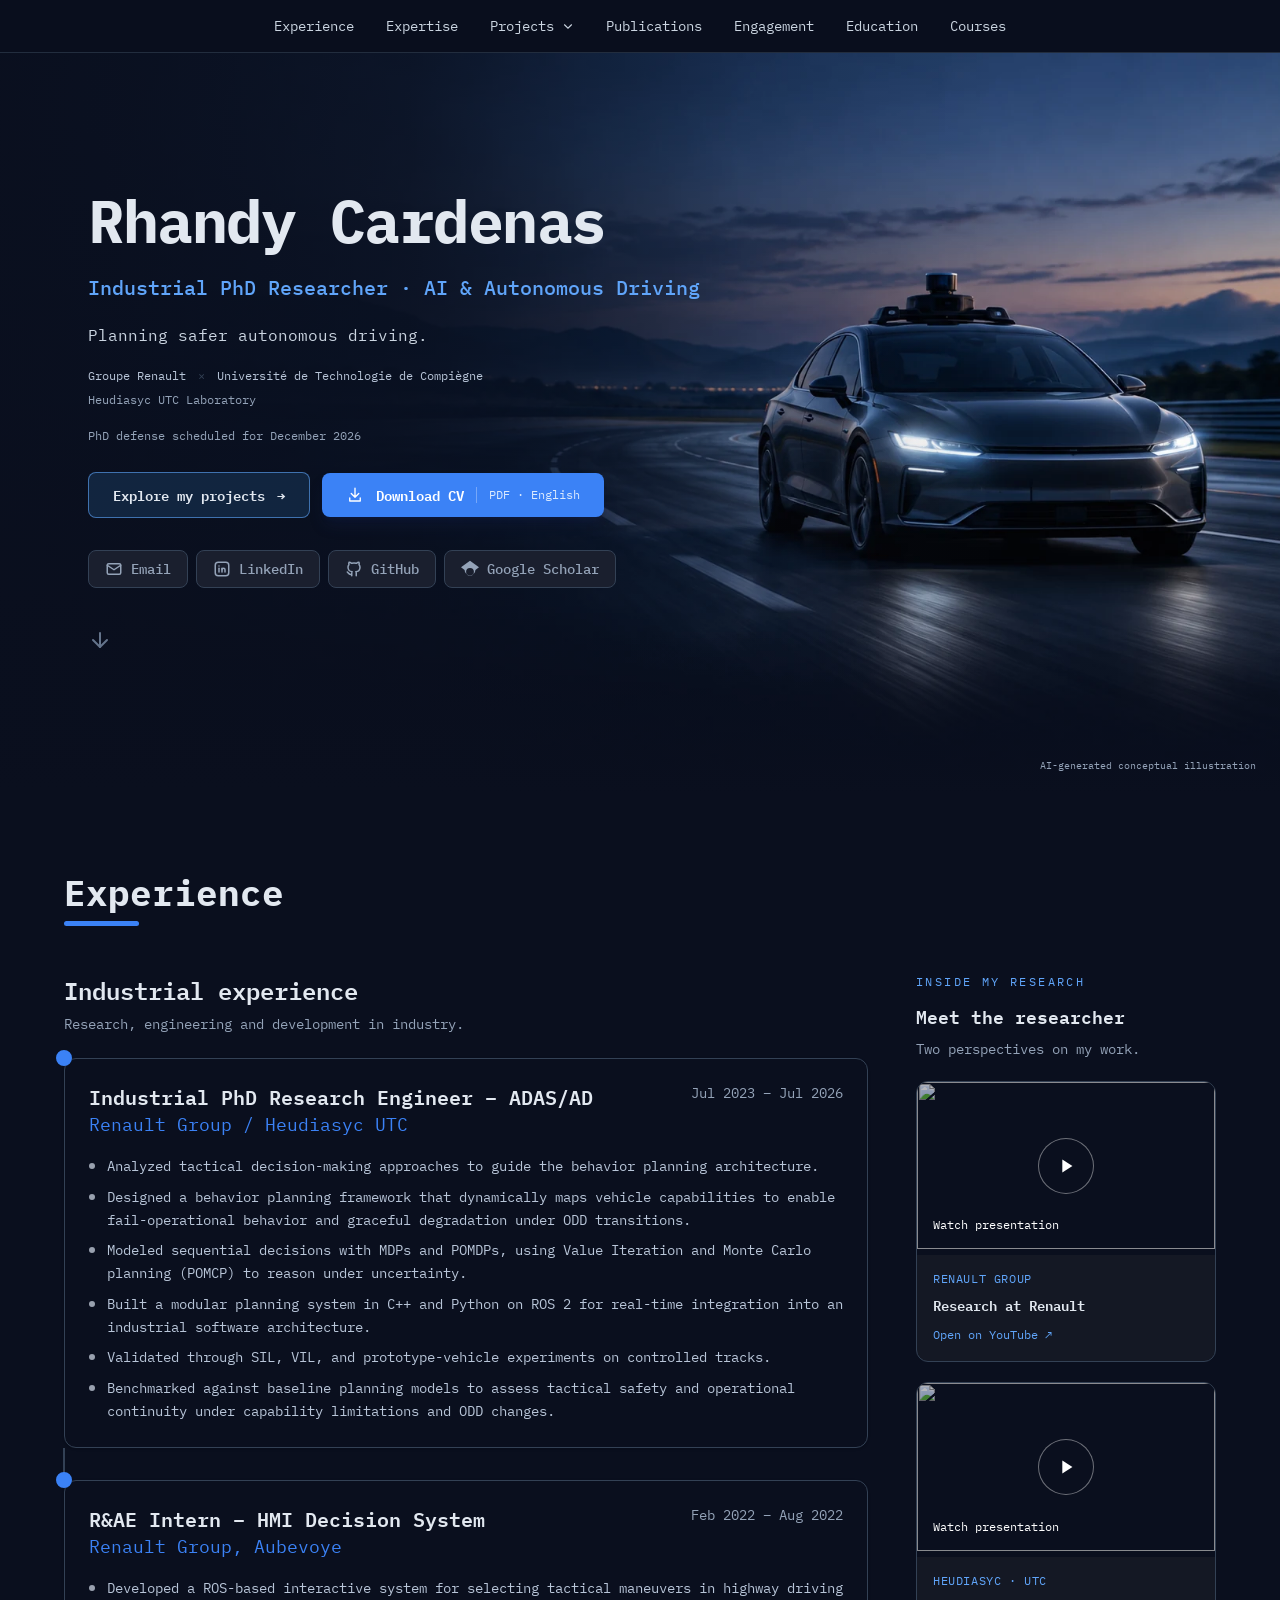
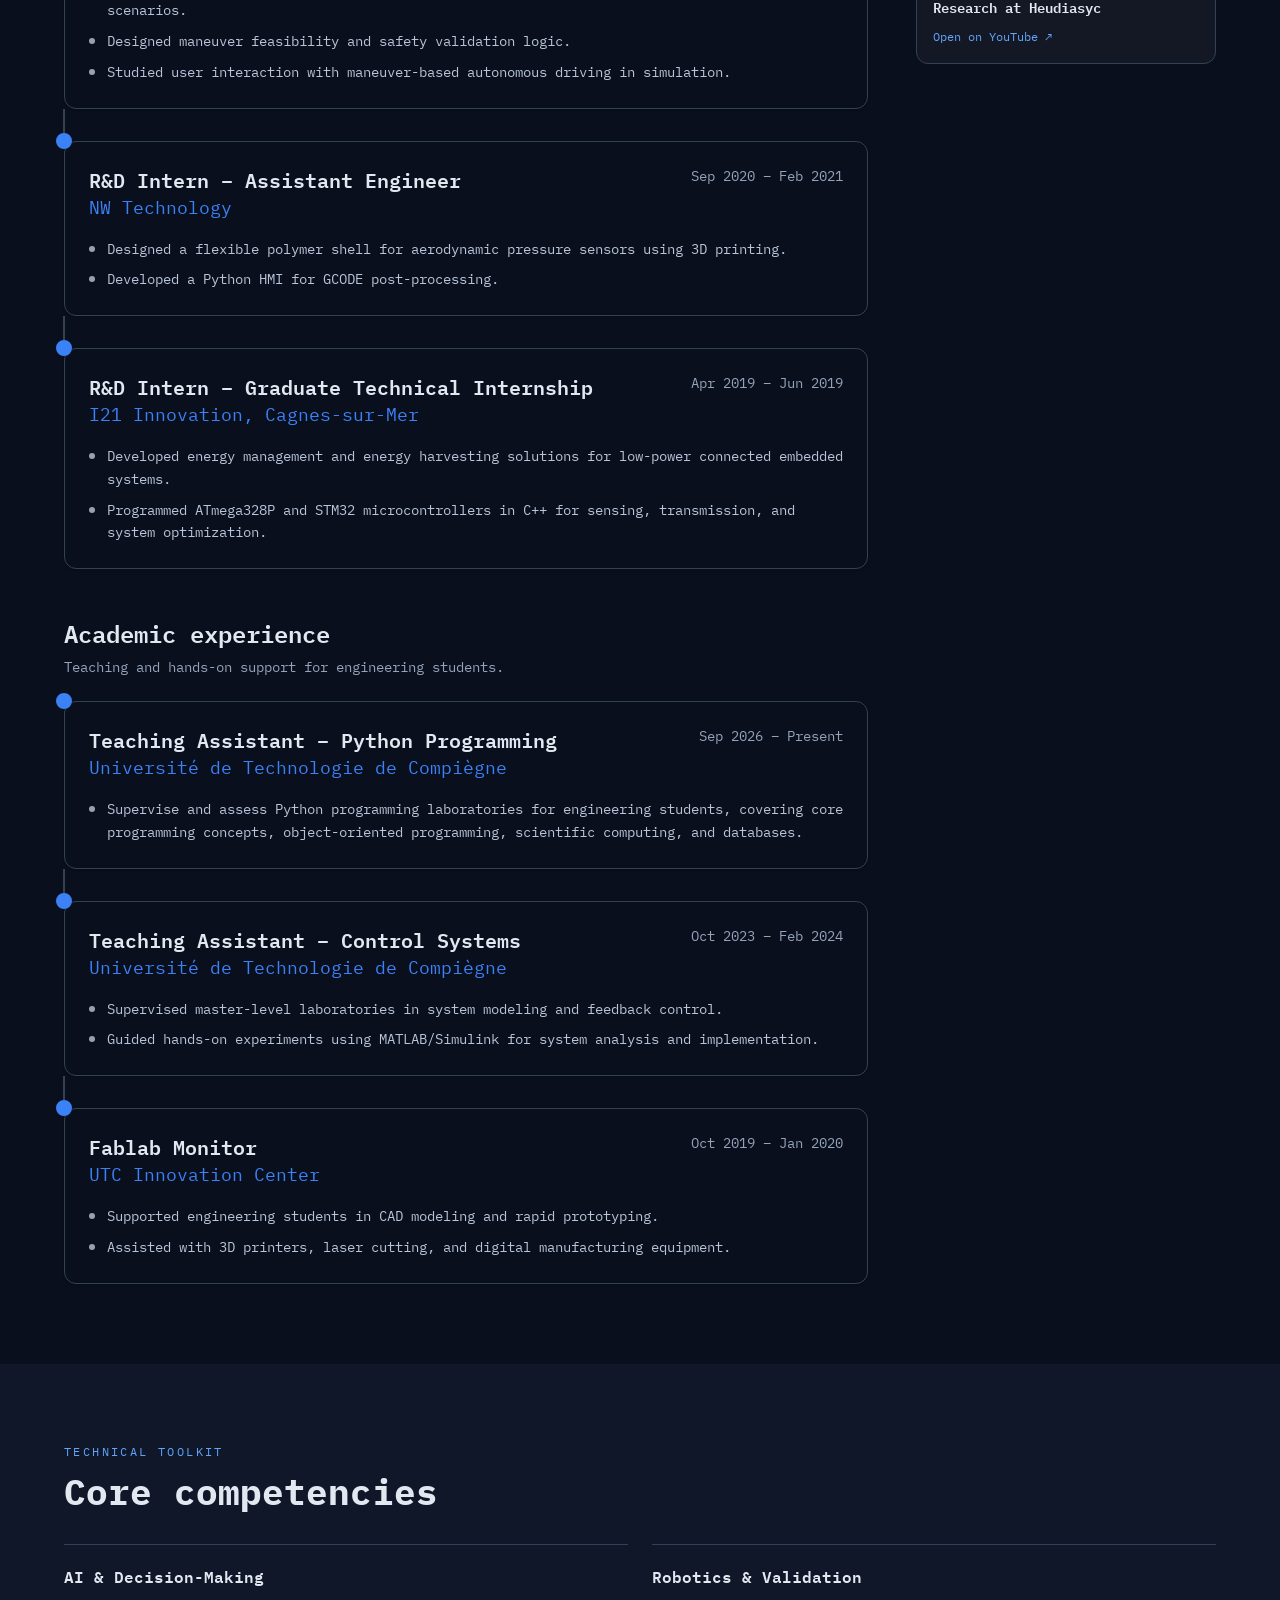
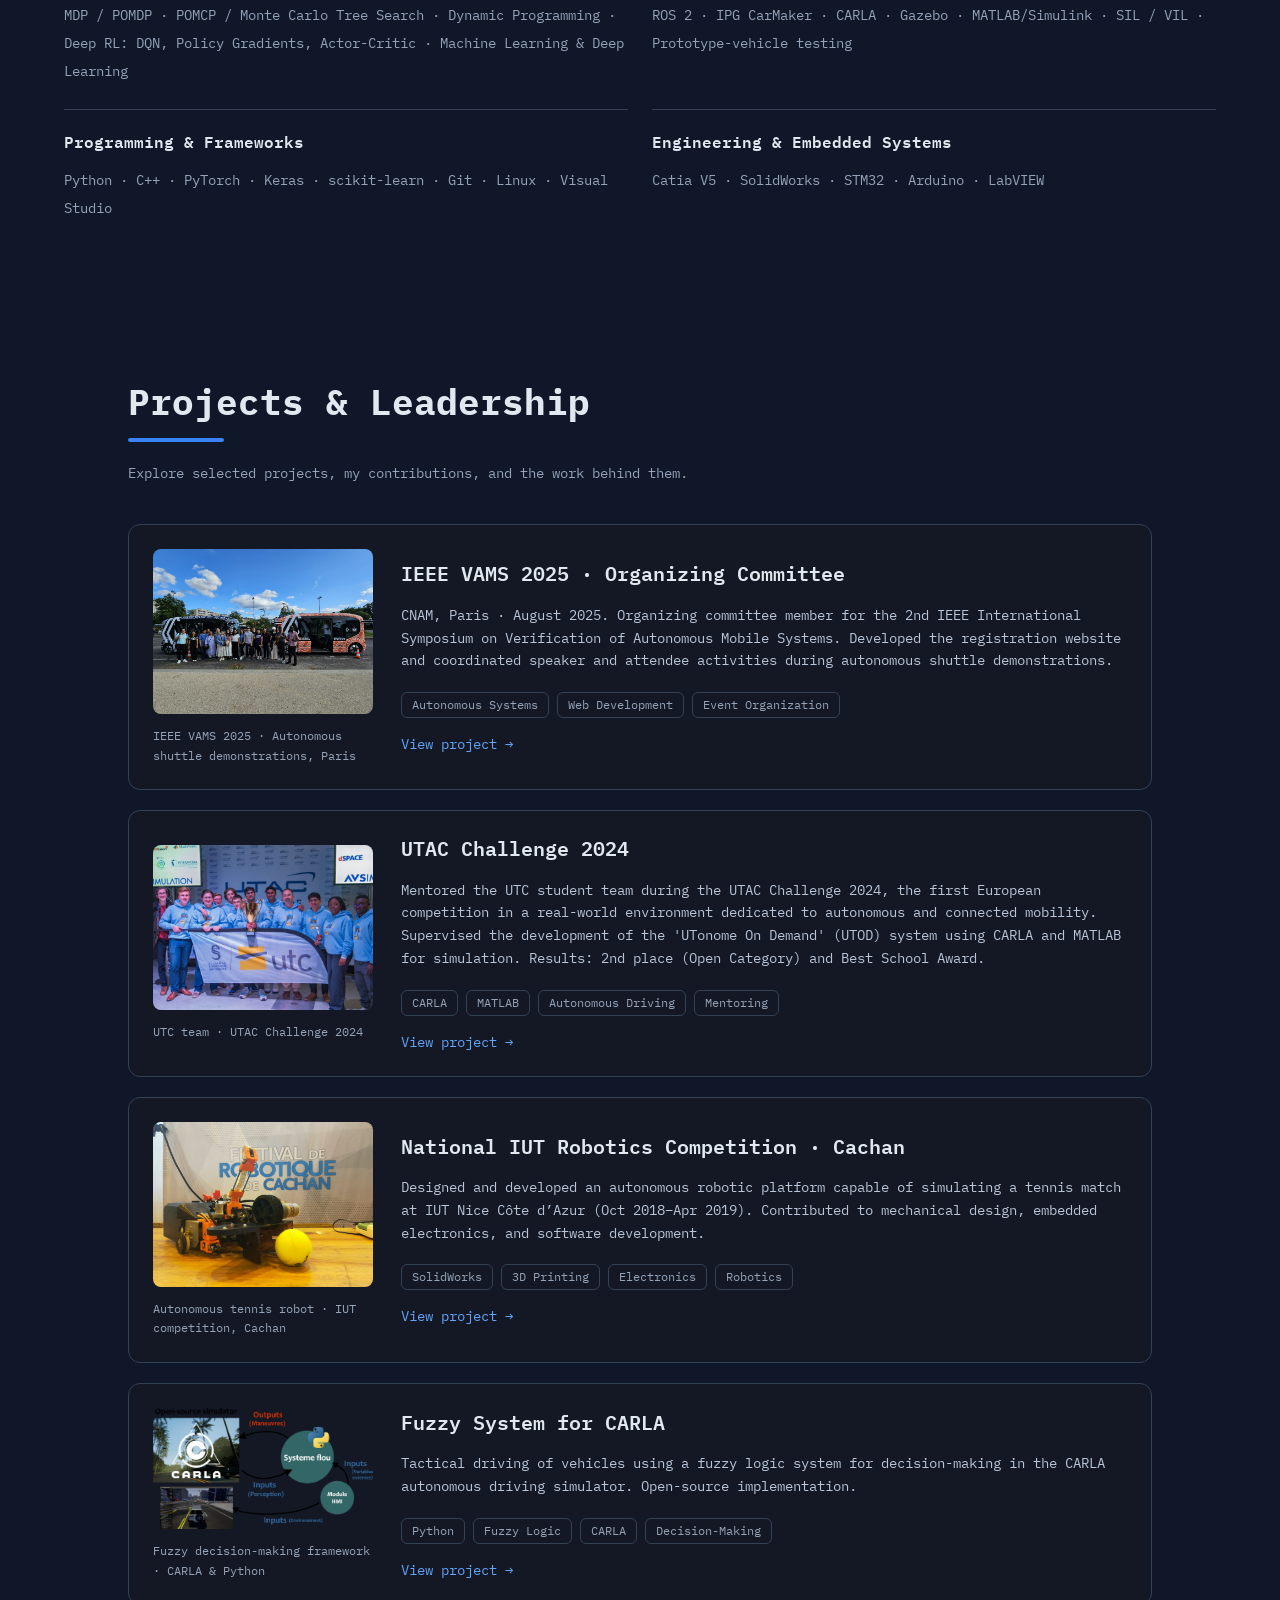
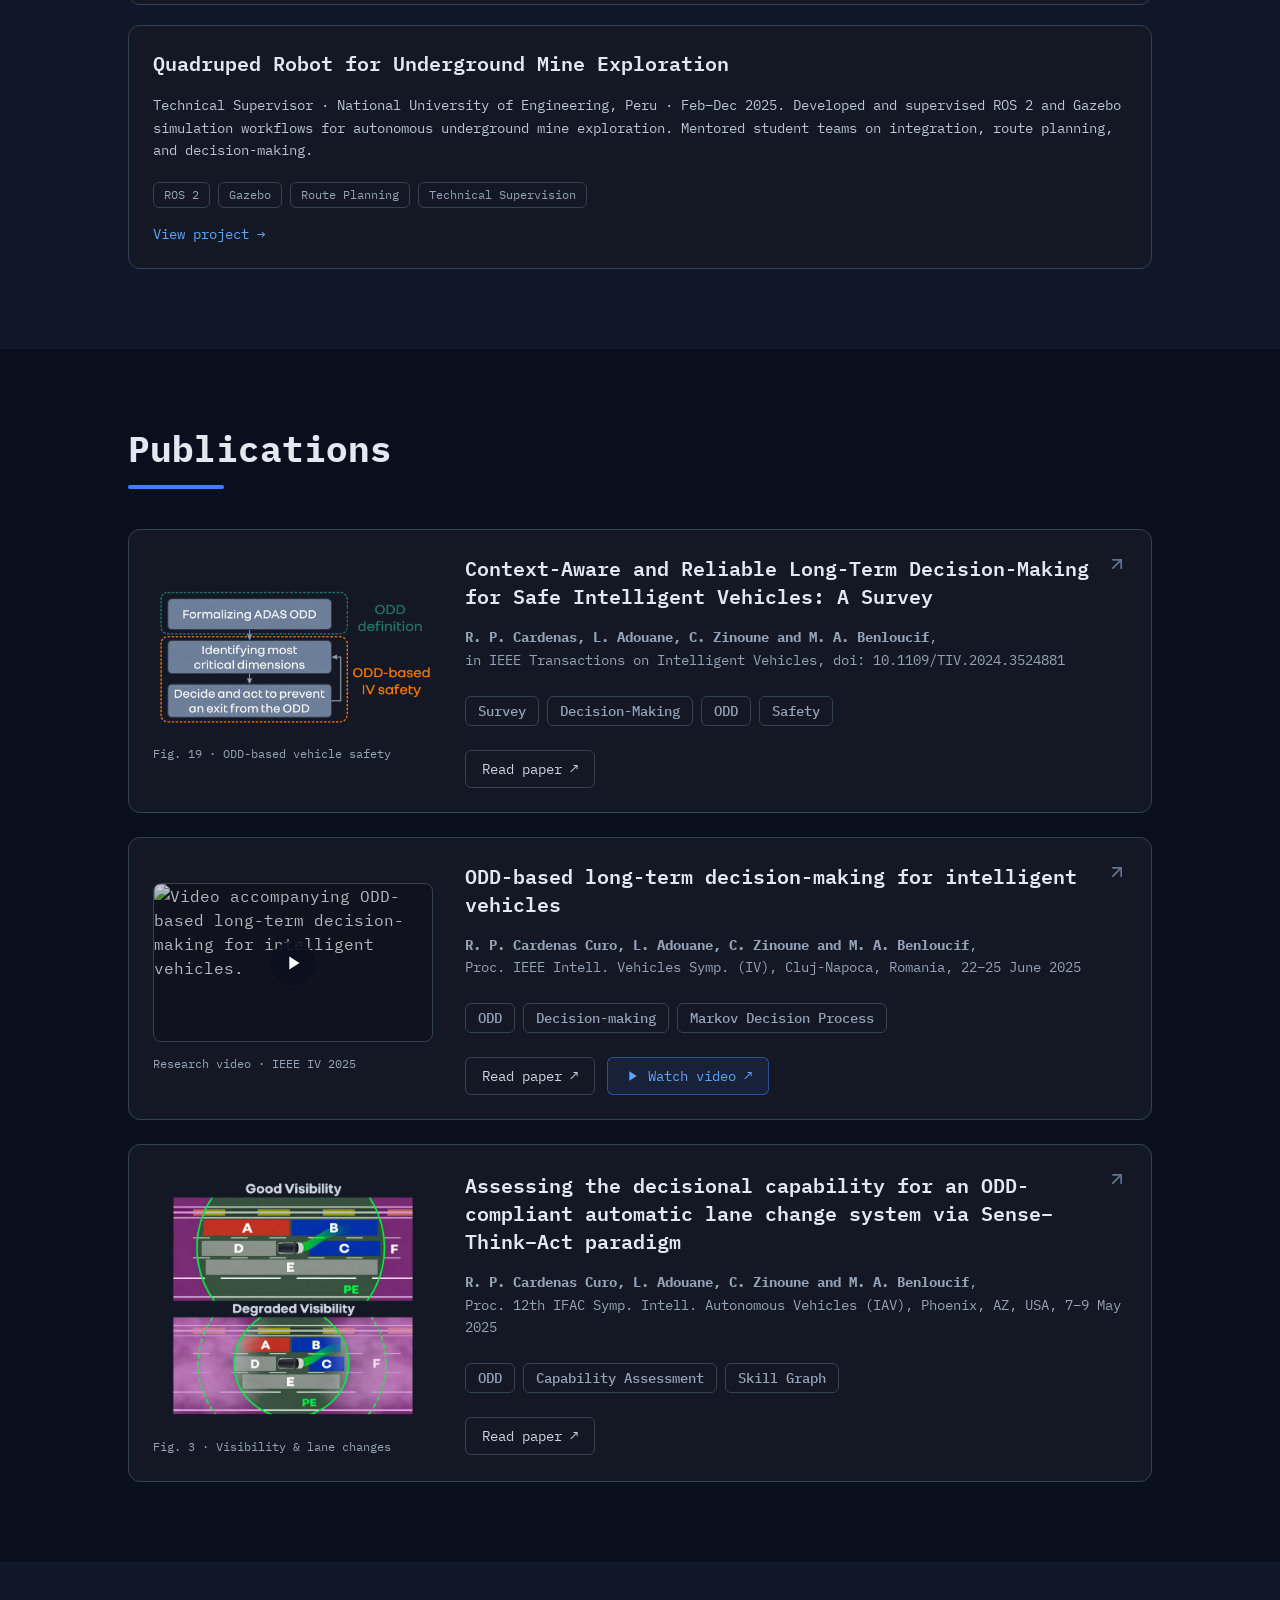
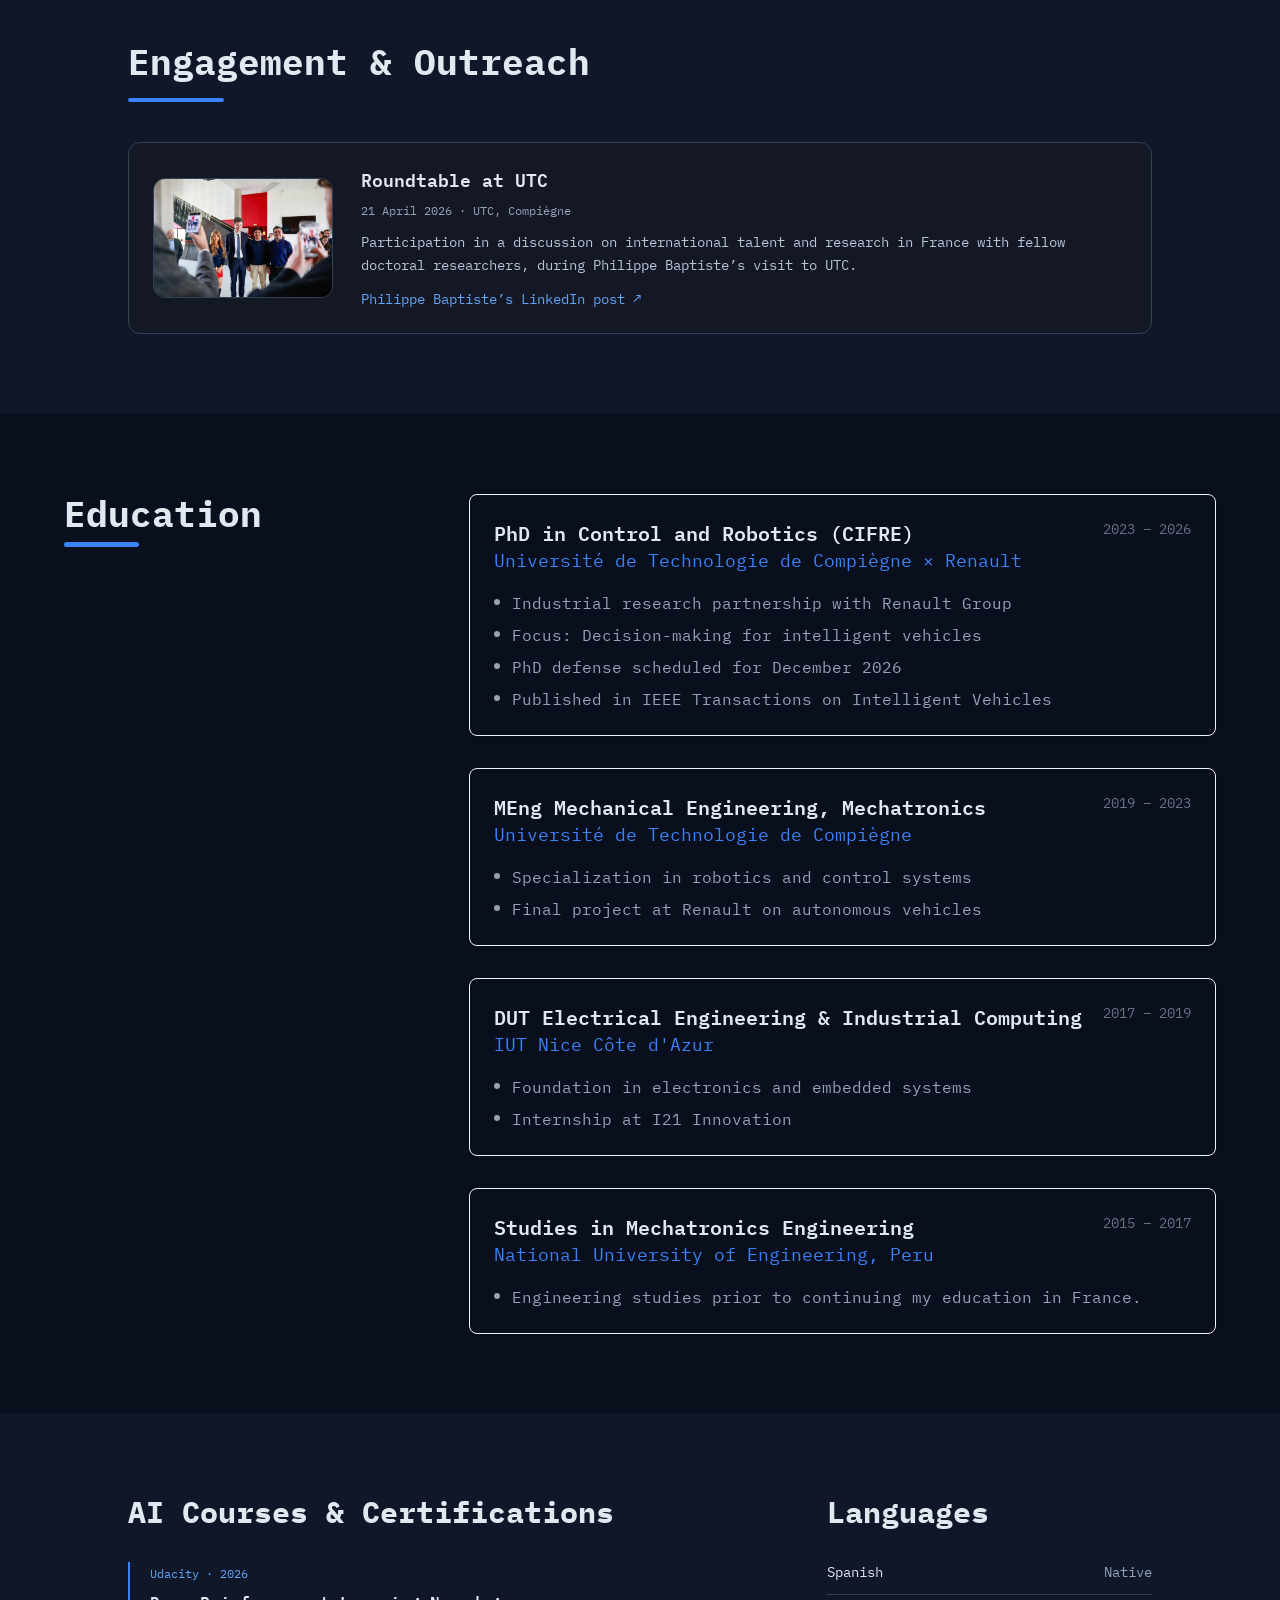
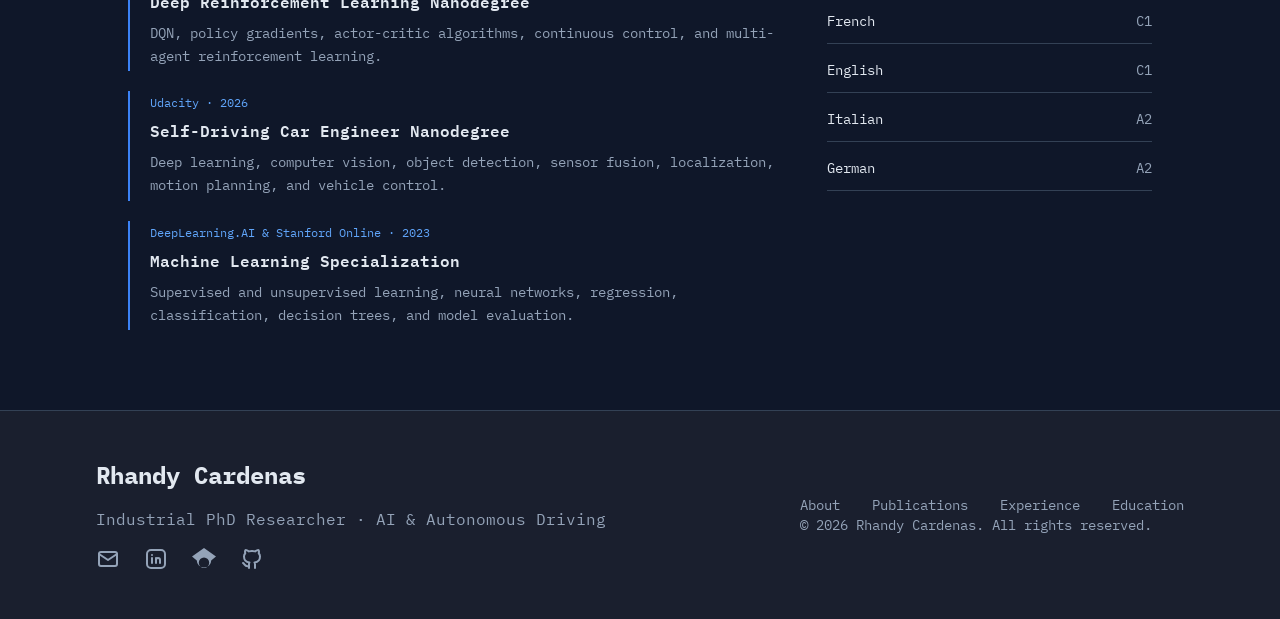
==== commit 9263e456: "deploy: cd969d2ffb94c3448911e4bcdcc4ebad5ea95130" ====
--- a/index.html
+++ b/index.html
@@ -1,8 +1,10 @@
-<!DOCTYPE html><html lang="en" class="dark"> <head><meta charset="utf-8"><link rel="icon" type="image/svg+xml" href="/favicon.svg"><meta name="viewport" content="width=device-width"><meta name="generator" content="Astro v5.12.3"><meta name="description" content="Industrial PhD researcher specializing in autonomous-driving decision-making, planning under uncertainty, and safe autonomous systems at Renault Group and UTC/Heudiasyc."><link rel="preconnect" href="https://fonts.googleapis.com"><link rel="preconnect" href="https://fonts.gstatic.com" crossorigin><link href="https://fonts.googleapis.com/css2?family=IBM+Plex+Mono:ital,wght@0,100;0,200;0,300;0,400;0,500;0,600;0,700;1,100;1,200;1,300;1,400;1,500;1,600;1,700&display=swap" rel="stylesheet"><title>Rhandy Cardenas - Industrial PhD Researcher · AI &amp; Autonomous Driving</title><link rel="stylesheet" href="/_astro/index.D2eKFRGx.css"></head> <body> <header id="header" class="sticky top-0 z-50 border-b border-[#334155]/60 bg-[#0a0f1e]/95 backdrop-blur-md"> <nav aria-label="Main navigation" class="relative max-w-6xl mx-auto px-6 py-4"> <ul class="flex flex-wrap items-center justify-center gap-x-5 gap-y-3 md:gap-x-8 text-xs md:text-sm"> <li><a href="#experience" class="text-[#cbd5e1] hover:text-[#60a5fa] transition-colors">Experience</a></li><li><a href="#about" class="text-[#cbd5e1] hover:text-[#60a5fa] transition-colors">Expertise</a></li><li><details data-project-menu> <summary class="flex cursor-pointer list-none items-center gap-2 text-[#cbd5e1] hover:text-[#60a5fa] focus-visible:outline-2 focus-visible:outline-[#60a5fa] [&::-webkit-details-marker]:hidden">Projects <svg aria-hidden="true" width="12" height="12" viewBox="0 0 16 16" fill="none"><path d="m3 6 5 5 5-5" stroke="currentColor" stroke-width="1.5"></path></svg></summary> <div class="absolute top-full left-4 right-4 sm:left-auto sm:right-6 sm:w-96 max-h-[65vh] overflow-y-auto rounded-xl border border-[#334155] bg-[#141824] p-2 shadow-2xl"> <a href="#academic-projects" class="block rounded-lg px-4 py-3 font-semibold text-[#60a5fa] hover:bg-[#1e293b]">All projects →</a> <ul class="border-t border-[#334155] pt-1"><li><a href="/projects/quadruped-mine-exploration/" class="block rounded-lg px-4 py-3 leading-relaxed text-[#cbd5e1] hover:bg-[#1e293b] hover:text-[#60a5fa] aria-[current=page]:bg-[#1e293b] aria-[current=page]:text-[#60a5fa]">Quadruped Robot for Underground Mine Exploration</a></li><li><a href="/projects/iut-cachan-robotics/" class="block rounded-lg px-4 py-3 leading-relaxed text-[#cbd5e1] hover:bg-[#1e293b] hover:text-[#60a5fa] aria-[current=page]:bg-[#1e293b] aria-[current=page]:text-[#60a5fa]">National IUT Robotics Competition · Cachan</a></li><li><a href="/projects/utac-challenge-2024/" class="block rounded-lg px-4 py-3 leading-relaxed text-[#cbd5e1] hover:bg-[#1e293b] hover:text-[#60a5fa] aria-[current=page]:bg-[#1e293b] aria-[current=page]:text-[#60a5fa]">UTAC Challenge 2024</a></li><li><a href="/projects/fuzzy-system-carla/" class="block rounded-lg px-4 py-3 leading-relaxed text-[#cbd5e1] hover:bg-[#1e293b] hover:text-[#60a5fa] aria-[current=page]:bg-[#1e293b] aria-[current=page]:text-[#60a5fa]">Fuzzy System for CARLA</a></li><li><a href="/projects/ieee-vams-2025/" class="block rounded-lg px-4 py-3 leading-relaxed text-[#cbd5e1] hover:bg-[#1e293b] hover:text-[#60a5fa] aria-[current=page]:bg-[#1e293b] aria-[current=page]:text-[#60a5fa]">IEEE VAMS 2025 · Organizing Committee</a></li></ul> </div> </details></li><li><a href="#publications" class="text-[#cbd5e1] hover:text-[#60a5fa] transition-colors">Publications</a></li><li><a href="#engagement" class="text-[#cbd5e1] hover:text-[#60a5fa] transition-colors">Engagement</a></li><li><a href="#education" class="text-[#cbd5e1] hover:text-[#60a5fa] transition-colors">Education</a></li><li><a href="#credentials" class="text-[#cbd5e1] hover:text-[#60a5fa] transition-colors">Courses</a></li> </ul> </nav> </header> <script type="module">const e=document.querySelector("[data-project-menu]");e&&(document.addEventListener("click",t=>{t.target instanceof Node&&!e.contains(t.target)&&(e.open=!1),t.target instanceof Element&&t.target.closest("[data-project-menu] a")&&(e.open=!1)}),document.addEventListener("keydown",t=>{t.key==="Escape"&&e.open&&(e.open=!1,e.querySelector("summary")?.focus())}),e.addEventListener("focusout",()=>{requestAnimationFrame(()=>{e.contains(document.activeElement)||(e.open=!1)})}));</script> <main> <div id="hero" class="relative  bg-[#0a0f1e] flex items-center justify-center px-6 pt-24 pb-12 md:pt-28 md:pb-14"> <!-- Subtle grid background --> <div class="absolute inset-0 opacity-[0.03]" style="background-image: linear-gradient(#3b82f6 1px, transparent 1px), linear-gradient(90deg, #3b82f6 1px, transparent 1px); background-size: 50px 50px;"></div> <!-- Gradient glow --> <div class="absolute top-0 left-1/2 -translate-x-1/2 w-[600px] h-[600px] bg-[#3b82f6] opacity-10 blur-[120px] rounded-full"></div> <div class="relative max-w-4xl mx-auto text-center space-y-5"> <!-- Profile Photo --> <div class="flex justify-center mb-5"> <div class="w-24 h-24 rounded-full overflow-hidden ring-2 ring-[#334155] shadow-2xl"> <img src="/profile.png" alt="Rhandy Cardenas" class="w-full h-full object-cover object-top" loading="eager"> </div> </div> <!-- Name --> <h1 class="text-4xl md:text-5xl font-bold text-[#e2e8f0] tracking-tight"> Rhandy Cardenas </h1> <!-- Title --> <p class="text-lg md:text-xl text-[#60a5fa] font-medium"> Industrial PhD Researcher · AI &amp; Autonomous Driving </p> <!-- Affiliation --> <div class="flex flex-col items-center gap-2 text-[#94a3b8]"> <div class="flex flex-wrap justify-center items-center gap-3 text-sm"> <span>Groupe Renault</span> <span class="text-[#334155]">×</span> <span>Université de Technologie de Compiègne</span> </div> <div class="text-sm text-[#64748b]">
+<!DOCTYPE html><html lang="en" class="dark"> <head><meta charset="utf-8"><link rel="icon" type="image/svg+xml" href="/favicon.svg"><meta name="viewport" content="width=device-width"><meta name="generator" content="Astro v5.12.3"><meta name="description" content="Industrial PhD researcher specializing in autonomous-driving decision-making, planning under uncertainty, and safe autonomous systems at Renault Group and UTC/Heudiasyc."><link rel="preconnect" href="https://fonts.googleapis.com"><link rel="preconnect" href="https://fonts.gstatic.com" crossorigin><link href="https://fonts.googleapis.com/css2?family=IBM+Plex+Mono:ital,wght@0,100;0,200;0,300;0,400;0,500;0,600;0,700;1,100;1,200;1,300;1,400;1,500;1,600;1,700&display=swap" rel="stylesheet"><title>Rhandy Cardenas - Industrial PhD Researcher · AI &amp; Autonomous Driving</title><link rel="stylesheet" href="/_astro/index.Ds4a4fhZ.css">
+<style>.hero-background[data-astro-cid-bbe6dxrz]{position:absolute;inset:0;width:100%;height:100%;object-fit:cover;object-position:70% center;opacity:.65}.hero-shade[data-astro-cid-bbe6dxrz]{background:linear-gradient(180deg,#0a0f1e66,#0a0f1eaa 65%,#0a0f1e)}.hero-actions[data-astro-cid-bbe6dxrz]>div{padding-top:0}.typewriter[data-astro-cid-bbe6dxrz]{display:inline-block;max-width:100%;animation:type-line 1.8s steps(34,end) .25s both}@keyframes type-line{0%{clip-path:inset(0 100% 0 0)}to{clip-path:inset(0 0 0 0)}}@media (prefers-reduced-motion: reduce){.typewriter[data-astro-cid-bbe6dxrz]{animation:none}}@media (min-width: 768px){.hero-copy[data-astro-cid-bbe6dxrz]{max-width:640px;margin-right:auto}}@media (min-width: 1024px){.hero[data-astro-cid-bbe6dxrz]{min-height:740px;display:flex;align-items:center}.hero-background[data-astro-cid-bbe6dxrz]{object-position:center;opacity:1}.hero-shade[data-astro-cid-bbe6dxrz]{background:linear-gradient(0deg,#0a0f1e,transparent 22%),linear-gradient(90deg,#0a0f1ef5 0%,#0a0f1ec9 32%,#0a0f1e33 58%,transparent 78%)}.hero-copy[data-astro-cid-bbe6dxrz]{width:56%;max-width:640px}}
+</style></head> <body> <header id="header" class="sticky top-0 z-50 border-b border-[#334155]/60 bg-[#0a0f1e]/95 backdrop-blur-md" data-astro-cid-3ef6ksr2> <nav aria-label="Main navigation" class="relative max-w-6xl mx-auto px-6 py-4" data-astro-cid-3ef6ksr2> <ul class="flex flex-wrap items-center justify-center gap-x-5 gap-y-3 md:gap-x-8 text-xs md:text-sm" data-astro-cid-3ef6ksr2> <li data-astro-cid-3ef6ksr2><a href="#experience" class="text-[#cbd5e1] hover:text-[#60a5fa] transition-colors" data-astro-cid-3ef6ksr2>Experience</a></li><li data-astro-cid-3ef6ksr2><a href="#about" class="text-[#cbd5e1] hover:text-[#60a5fa] transition-colors" data-astro-cid-3ef6ksr2>Expertise</a></li><li data-astro-cid-3ef6ksr2><details data-project-menu class="project-menu" data-astro-cid-3ef6ksr2> <summary class="flex cursor-pointer list-none items-center gap-2 text-[#cbd5e1] hover:text-[#60a5fa] focus-visible:outline-2 focus-visible:outline-[#60a5fa] [&::-webkit-details-marker]:hidden" data-astro-cid-3ef6ksr2>Projects <svg class="project-chevron" aria-hidden="true" width="12" height="12" viewBox="0 0 16 16" fill="none" data-astro-cid-3ef6ksr2><path d="m3 6 5 5 5-5" stroke="currentColor" stroke-width="1.5" data-astro-cid-3ef6ksr2></path></svg></summary> <div class="project-panel" data-astro-cid-3ef6ksr2> <a href="#academic-projects" class="project-overview" data-astro-cid-3ef6ksr2>Explore all projects <span aria-hidden="true" data-astro-cid-3ef6ksr2>→</span></a> <ul class="project-list" data-astro-cid-3ef6ksr2><li data-astro-cid-3ef6ksr2><a href="/projects/quadruped-mine-exploration/" class="project-option" data-astro-cid-3ef6ksr2><span data-astro-cid-3ef6ksr2><span class="project-name" data-astro-cid-3ef6ksr2>Quadruped Robot for Underground Mine Exploration</span><span class="project-category" data-astro-cid-3ef6ksr2>Robotics · Technical supervision</span></span><span class="project-arrow" aria-hidden="true" data-astro-cid-3ef6ksr2>↗</span></a></li><li data-astro-cid-3ef6ksr2><a href="/projects/iut-cachan-robotics/" class="project-option" data-astro-cid-3ef6ksr2><span data-astro-cid-3ef6ksr2><span class="project-name" data-astro-cid-3ef6ksr2>National IUT Robotics Competition · Cachan</span><span class="project-category" data-astro-cid-3ef6ksr2>Robotics · Embedded systems</span></span><span class="project-arrow" aria-hidden="true" data-astro-cid-3ef6ksr2>↗</span></a></li><li data-astro-cid-3ef6ksr2><a href="/projects/utac-challenge-2024/" class="project-option" data-astro-cid-3ef6ksr2><span data-astro-cid-3ef6ksr2><span class="project-name" data-astro-cid-3ef6ksr2>UTAC Challenge 2024</span><span class="project-category" data-astro-cid-3ef6ksr2>Autonomous driving · Mentoring</span></span><span class="project-arrow" aria-hidden="true" data-astro-cid-3ef6ksr2>↗</span></a></li><li data-astro-cid-3ef6ksr2><a href="/projects/fuzzy-system-carla/" class="project-option" data-astro-cid-3ef6ksr2><span data-astro-cid-3ef6ksr2><span class="project-name" data-astro-cid-3ef6ksr2>Fuzzy System for CARLA</span><span class="project-category" data-astro-cid-3ef6ksr2>Decision-making · Open source</span></span><span class="project-arrow" aria-hidden="true" data-astro-cid-3ef6ksr2>↗</span></a></li><li data-astro-cid-3ef6ksr2><a href="/projects/ieee-vams-2025/" class="project-option" data-astro-cid-3ef6ksr2><span data-astro-cid-3ef6ksr2><span class="project-name" data-astro-cid-3ef6ksr2>IEEE VAMS 2025 · Organizing Committee</span><span class="project-category" data-astro-cid-3ef6ksr2>Autonomous systems · Community</span></span><span class="project-arrow" aria-hidden="true" data-astro-cid-3ef6ksr2>↗</span></a></li></ul> </div> </details></li><li data-astro-cid-3ef6ksr2><a href="#publications" class="text-[#cbd5e1] hover:text-[#60a5fa] transition-colors" data-astro-cid-3ef6ksr2>Publications</a></li><li data-astro-cid-3ef6ksr2><a href="#engagement" class="text-[#cbd5e1] hover:text-[#60a5fa] transition-colors" data-astro-cid-3ef6ksr2>Engagement</a></li><li data-astro-cid-3ef6ksr2><a href="#education" class="text-[#cbd5e1] hover:text-[#60a5fa] transition-colors" data-astro-cid-3ef6ksr2>Education</a></li><li data-astro-cid-3ef6ksr2><a href="#credentials" class="text-[#cbd5e1] hover:text-[#60a5fa] transition-colors" data-astro-cid-3ef6ksr2>Courses</a></li> </ul> </nav> </header>  <script type="module">const e=document.querySelector("[data-project-menu]");if(e){const o=()=>{const t=e.querySelector(".project-panel");if(!e.open||!t)return;const n=e.getBoundingClientRect(),a=Math.max(16,Math.min(n.left,document.documentElement.clientWidth-t.offsetWidth-16));e.style.setProperty("--panel-offset",`${a-n.left}px`),t.style.maxHeight=`${Math.max(80,Math.min(window.innerHeight*.7,window.innerHeight-n.bottom-32))}px`};e.addEventListener("toggle",o),window.addEventListener("resize",o),document.addEventListener("click",t=>{t.target instanceof Node&&!e.contains(t.target)&&(e.open=!1),t.target instanceof Element&&t.target.closest("[data-project-menu] a")&&(e.open=!1)}),document.addEventListener("keydown",t=>{t.key==="Escape"&&e.open&&(e.open=!1,e.querySelector("summary")?.focus())}),e.addEventListener("focusout",()=>{requestAnimationFrame(()=>{e.contains(document.activeElement)||(e.open=!1)})})}</script> <main> <section id="hero" class="hero relative isolate bg-[#0a0f1e] overflow-hidden" aria-labelledby="hero-name" data-astro-cid-bbe6dxrz> <img src="/images/hero/autonomous-driving-concept.webp" alt="" aria-hidden="true" width="1672" height="941" fetchpriority="high" class="hero-background" data-astro-cid-bbe6dxrz> <div class="hero-shade absolute inset-0" aria-hidden="true" data-astro-cid-bbe6dxrz></div> <div class="relative max-w-6xl mx-auto px-6 py-14 md:py-20 lg:py-24 w-full" data-astro-cid-bbe6dxrz> <div class="hero-copy text-center md:text-left space-y-5" data-astro-cid-bbe6dxrz> <!-- Name --> <h1 id="hero-name" class="text-4xl md:text-5xl lg:text-6xl font-bold text-[#e2e8f0] tracking-tight leading-[1.1]" data-astro-cid-bbe6dxrz> Rhandy Cardenas </h1> <!-- Title --> <p class="text-lg md:text-xl text-[#60a5fa] font-medium" data-astro-cid-bbe6dxrz> Industrial PhD Researcher · AI &amp; Autonomous Driving </p> <p class="text-sm md:text-base leading-relaxed text-[#cbd5e1]" data-astro-cid-bbe6dxrz> <span class="sr-only" data-astro-cid-bbe6dxrz>Planning safer autonomous driving.</span> <span class="typewriter" aria-hidden="true" data-astro-cid-bbe6dxrz>Planning safer autonomous driving.</span> </p> <!-- Affiliation --> <div class="flex flex-col items-center md:items-start gap-2 text-[#b8c5d8]" data-astro-cid-bbe6dxrz> <div class="flex flex-wrap justify-center md:justify-start items-center gap-3 text-xs" data-astro-cid-bbe6dxrz> <span data-astro-cid-bbe6dxrz>Groupe Renault</span> <span class="text-[#334155]" data-astro-cid-bbe6dxrz>×</span> <span data-astro-cid-bbe6dxrz>Université de Technologie de Compiègne</span> </div> <div class="text-xs text-[#94a3b8]" data-astro-cid-bbe6dxrz>
 Heudiasyc UTC Laboratory
-</div> </div> <p class="text-xs text-[#94a3b8]">PhD defense scheduled for December 2026</p> <div class="pt-3"> <a id="download-cv" href="/documents/Rhandy-Cardenas-CV.pdf" download="Rhandy-Cardenas-CV.pdf" data-notification-endpoint="https://formsubmit.co/ajax/rhandy.cardenas-curo@hds.utc.fr" class="inline-flex items-center justify-center gap-3 rounded-lg bg-[#3b82f6] px-6 py-3 text-sm font-semibold text-white shadow-lg shadow-blue-950/30 transition-colors hover:bg-[#2563eb] focus-visible:outline-2 focus-visible:outline-offset-4 focus-visible:outline-[#60a5fa]"> <svg aria-hidden="true" width="18" height="18" viewBox="0 0 24 24" fill="none" stroke="currentColor" stroke-width="1.8" stroke-linecap="round" stroke-linejoin="round"> <path d="M12 3v12m-5-5 5 5 5-5M5 16v4h14v-4"></path> </svg>
+</div> </div> <p class="text-xs text-[#94a3b8]" data-astro-cid-bbe6dxrz>PhD defense scheduled for December 2026</p> <div class="hero-actions flex flex-wrap items-center justify-center md:justify-start gap-3 pt-2" data-astro-cid-bbe6dxrz> <a href="#academic-projects" class="inline-flex items-center justify-center gap-3 rounded-lg border border-[#60a5fa]/60 bg-[#142b48]/80 px-6 py-3 text-sm font-semibold text-[#e2e8f0] hover:bg-[#23466a] transition-colors focus-visible:outline-2 focus-visible:outline-offset-4 focus-visible:outline-[#60a5fa]" data-astro-cid-bbe6dxrz>Explore my projects <span aria-hidden="true" data-astro-cid-bbe6dxrz>→</span></a> <div class="pt-3"> <a id="download-cv" href="/documents/Rhandy-Cardenas-CV.pdf" download="Rhandy-Cardenas-CV.pdf" data-notification-endpoint="https://formsubmit.co/ajax/rhandy.cardenas-curo@hds.utc.fr" class="inline-flex items-center justify-center gap-3 rounded-lg bg-[#3b82f6] px-6 py-3 text-sm font-semibold text-white shadow-lg shadow-blue-950/30 transition-colors hover:bg-[#2563eb] focus-visible:outline-2 focus-visible:outline-offset-4 focus-visible:outline-[#60a5fa]"> <svg aria-hidden="true" width="18" height="18" viewBox="0 0 24 24" fill="none" stroke="currentColor" stroke-width="1.8" stroke-linecap="round" stroke-linejoin="round"> <path d="M12 3v12m-5-5 5 5 5-5M5 16v4h14v-4"></path> </svg>
 Download CV
-<span class="border-l border-white/30 pl-3 text-xs font-normal text-blue-100">PDF · English</span> </a> </div> <script type="module">const n=document.querySelector("#download-cv");let t=0;n?.addEventListener("click",()=>{if(["localhost","127.0.0.1","[::1]"].includes(location.hostname))return;const o=n.dataset.notificationEndpoint,e=Date.now();!o||e-t<6e4||(t=e,fetch(o,{method:"POST",headers:{"Content-Type":"application/json",Accept:"application/json"},keepalive:!0,body:JSON.stringify({_subject:"Portfolio — CV download requested",_template:"table",_captcha:"false",message:"Someone clicked Download CV on your portfolio. This records the request, not confirmation that the file was saved.",document:"Rhandy-Cardenas-CV.pdf (English)",website:location.origin,time:new Date(e).toISOString()})}).then(i=>{i.ok||(t=0)}).catch(()=>{t=0}))});</script> <!-- Social links --> <div class="flex flex-wrap justify-center gap-3 pt-3"> <a href="mailto:rhandy.cardenas-curo@hds.utc.fr" class="group flex items-center gap-2 px-4 py-2 rounded-lg bg-[#1a1f2e] border border-[#334155] text-[#94a3b8] hover:border-[#3b82f6] hover:text-[#60a5fa] transition-all duration-300"> <svg xmlns="http://www.w3.org/2000/svg" width="18" height="18" viewBox="0 0 24 24" fill="none" stroke="currentColor" stroke-width="2" stroke-linecap="round" stroke-linejoin="round"> <path d="M3 7a2 2 0 0 1 2 -2h14a2 2 0 0 1 2 2v10a2 2 0 0 1 -2 2h-14a2 2 0 0 1 -2 -2v-10z"></path> <path d="M3 7l9 6l9 -6"></path> </svg> <span class="text-sm font-medium">Email</span> </a> <a href="https://linkedin.com/in/rhandy-cardenas" target="_blank" rel="noopener noreferrer" class="group flex items-center gap-2 px-4 py-2 rounded-lg bg-[#1a1f2e] border border-[#334155] text-[#94a3b8] hover:border-[#3b82f6] hover:text-[#60a5fa] transition-all duration-300"> <svg xmlns="http://www.w3.org/2000/svg" width="18" height="18" viewBox="0 0 24 24" fill="none" stroke="currentColor" stroke-width="2" stroke-linecap="round" stroke-linejoin="round"> <path d="M8 11v5"></path> <path d="M8 8v.01"></path> <path d="M12 16v-5"></path> <path d="M16 16v-3a2 2 0 1 0 -4 0"></path> <path d="M3 7a4 4 0 0 1 4 -4h10a4 4 0 0 1 4 4v10a4 4 0 0 1 -4 4h-10a4 4 0 0 1 -4 -4z"></path> </svg> <span class="text-sm font-medium">LinkedIn</span> </a> <a href="https://github.com/RhandyC" target="_blank" rel="noopener noreferrer" class="group flex items-center gap-2 px-4 py-2 rounded-lg bg-[#1a1f2e] border border-[#334155] text-[#94a3b8] hover:border-[#3b82f6] hover:text-[#60a5fa] transition-all duration-300"> <svg xmlns="http://www.w3.org/2000/svg" width="18" height="18" viewBox="0 0 24 24" fill="none" stroke="currentColor" stroke-width="2" stroke-linecap="round" stroke-linejoin="round"> <path d="M9 19c-4.3 1.4 -4.3 -2.5 -6 -3m12 5v-3.5c0 -1 .1 -1.4 -.5 -2c2.8 -.3 5.5 -1.4 5.5 -6a4.6 4.6 0 0 0 -1.3 -3.2a4.2 4.2 0 0 0 -.1 -3.2s-1.1 -.3 -3.5 1.3a12.3 12.3 0 0 0 -6.2 0c-2.4 -1.6 -3.5 -1.3 -3.5 -1.3a4.2 4.2 0 0 0 -.1 3.2a4.6 4.6 0 0 0 -1.3 3.2c0 4.6 2.7 5.7 5.5 6c-.6 .6 -.6 1.2 -.5 2v3.5"></path> </svg> <span class="text-sm font-medium">GitHub</span> </a> <a href="https://scholar.google.com/citations?user=wUvoYLYAAAAJ&hl=es" target="_blank" rel="noopener noreferrer" class="flex items-center gap-2 px-4 py-2 rounded-lg bg-[#1a1f2e] border border-[#334155] text-[#94a3b8] hover:border-[#3b82f6] hover:text-[#60a5fa] transition-colors"> <svg xmlns="http://www.w3.org/2000/svg" width="18" height="18" viewBox="0 0 24 24" fill="currentColor" aria-hidden="true"> <path d="M12 1 0 9.5l4.8 3.9A7.2 7.2 0 1 0 19.2 13.4L24 9.5 12 1Zm0 20a5.2 5.2 0 1 1 0-10.4A5.2 5.2 0 0 1 12 21Z"></path> </svg> <span class="text-sm font-medium">Google Scholar</span> </a> </div> <!-- Scroll indicator --> <div class="pt-5"> <svg xmlns="http://www.w3.org/2000/svg" width="24" height="24" viewBox="0 0 24 24" fill="none" stroke="currentColor" stroke-width="2" stroke-linecap="round" stroke-linejoin="round" class="mx-auto text-[#64748b]"> <path d="M12 5v14"></path> <path d="M19 12l-7 7-7-7"></path> </svg> </div> </div> </div> <section id="experience" class="px-6 py-16 md:py-20 scroll-mt-20"><div class="max-w-6xl mx-auto"><div class="grid grid-cols-1 lg:grid-cols-[minmax(0,1fr)_280px] xl:grid-cols-[minmax(0,1fr)_300px] gap-10 lg:gap-12 items-start"><div class="lg:col-span-2"><h2 class="text-3xl md:text-4xl font-bold text-[#e2e8f0]">
+<span class="border-l border-white/30 pl-3 text-xs font-normal text-blue-100">PDF · English</span> </a> </div> <script type="module">const n=document.querySelector("#download-cv");let t=0;n?.addEventListener("click",()=>{if(["localhost","127.0.0.1","[::1]"].includes(location.hostname))return;const o=n.dataset.notificationEndpoint,e=Date.now();!o||e-t<6e4||(t=e,fetch(o,{method:"POST",headers:{"Content-Type":"application/json",Accept:"application/json"},keepalive:!0,body:JSON.stringify({_subject:"Portfolio — CV download requested",_template:"table",_captcha:"false",message:"Someone clicked Download CV on your portfolio. This records the request, not confirmation that the file was saved.",document:"Rhandy-Cardenas-CV.pdf (English)",website:location.origin,time:new Date(e).toISOString()})}).then(i=>{i.ok||(t=0)}).catch(()=>{t=0}))});</script> </div> <!-- Social links --> <div class="flex flex-wrap justify-center md:justify-start gap-2 pt-3" data-astro-cid-bbe6dxrz> <a href="mailto:rhandy.cardenas-curo@hds.utc.fr" class="group flex items-center gap-2 px-4 py-2 rounded-lg bg-[#1a1f2e] border border-[#334155] text-[#94a3b8] hover:border-[#3b82f6] hover:text-[#60a5fa] transition-all duration-300" data-astro-cid-bbe6dxrz> <svg xmlns="http://www.w3.org/2000/svg" width="18" height="18" viewBox="0 0 24 24" fill="none" stroke="currentColor" stroke-width="2" stroke-linecap="round" stroke-linejoin="round" data-astro-cid-bbe6dxrz> <path d="M3 7a2 2 0 0 1 2 -2h14a2 2 0 0 1 2 2v10a2 2 0 0 1 -2 2h-14a2 2 0 0 1 -2 -2v-10z" data-astro-cid-bbe6dxrz></path> <path d="M3 7l9 6l9 -6" data-astro-cid-bbe6dxrz></path> </svg> <span class="text-sm font-medium" data-astro-cid-bbe6dxrz>Email</span> </a> <a href="https://linkedin.com/in/rhandy-cardenas" target="_blank" rel="noopener noreferrer" class="group flex items-center gap-2 px-4 py-2 rounded-lg bg-[#1a1f2e] border border-[#334155] text-[#94a3b8] hover:border-[#3b82f6] hover:text-[#60a5fa] transition-all duration-300" data-astro-cid-bbe6dxrz> <svg xmlns="http://www.w3.org/2000/svg" width="18" height="18" viewBox="0 0 24 24" fill="none" stroke="currentColor" stroke-width="2" stroke-linecap="round" stroke-linejoin="round" data-astro-cid-bbe6dxrz> <path d="M8 11v5" data-astro-cid-bbe6dxrz></path> <path d="M8 8v.01" data-astro-cid-bbe6dxrz></path> <path d="M12 16v-5" data-astro-cid-bbe6dxrz></path> <path d="M16 16v-3a2 2 0 1 0 -4 0" data-astro-cid-bbe6dxrz></path> <path d="M3 7a4 4 0 0 1 4 -4h10a4 4 0 0 1 4 4v10a4 4 0 0 1 -4 4h-10a4 4 0 0 1 -4 -4z" data-astro-cid-bbe6dxrz></path> </svg> <span class="text-sm font-medium" data-astro-cid-bbe6dxrz>LinkedIn</span> </a> <a href="https://github.com/RhandyC" target="_blank" rel="noopener noreferrer" class="group flex items-center gap-2 px-4 py-2 rounded-lg bg-[#1a1f2e] border border-[#334155] text-[#94a3b8] hover:border-[#3b82f6] hover:text-[#60a5fa] transition-all duration-300" data-astro-cid-bbe6dxrz> <svg xmlns="http://www.w3.org/2000/svg" width="18" height="18" viewBox="0 0 24 24" fill="none" stroke="currentColor" stroke-width="2" stroke-linecap="round" stroke-linejoin="round" data-astro-cid-bbe6dxrz> <path d="M9 19c-4.3 1.4 -4.3 -2.5 -6 -3m12 5v-3.5c0 -1 .1 -1.4 -.5 -2c2.8 -.3 5.5 -1.4 5.5 -6a4.6 4.6 0 0 0 -1.3 -3.2a4.2 4.2 0 0 0 -.1 -3.2s-1.1 -.3 -3.5 1.3a12.3 12.3 0 0 0 -6.2 0c-2.4 -1.6 -3.5 -1.3 -3.5 -1.3a4.2 4.2 0 0 0 -.1 3.2a4.6 4.6 0 0 0 -1.3 3.2c0 4.6 2.7 5.7 5.5 6c-.6 .6 -.6 1.2 -.5 2v3.5" data-astro-cid-bbe6dxrz></path> </svg> <span class="text-sm font-medium" data-astro-cid-bbe6dxrz>GitHub</span> </a> <a href="https://scholar.google.com/citations?user=wUvoYLYAAAAJ&hl=es" target="_blank" rel="noopener noreferrer" class="flex items-center gap-2 px-4 py-2 rounded-lg bg-[#1a1f2e] border border-[#334155] text-[#94a3b8] hover:border-[#3b82f6] hover:text-[#60a5fa] transition-colors" data-astro-cid-bbe6dxrz> <svg xmlns="http://www.w3.org/2000/svg" width="18" height="18" viewBox="0 0 24 24" fill="currentColor" aria-hidden="true"> <path d="M12 1 0 9.5l4.8 3.9A7.2 7.2 0 1 0 19.2 13.4L24 9.5 12 1Zm0 20a5.2 5.2 0 1 1 0-10.4A5.2 5.2 0 0 1 12 21Z"></path> </svg> <span class="text-sm font-medium" data-astro-cid-bbe6dxrz>Google Scholar</span> </a> </div> <!-- Scroll indicator --> <a href="#experience" aria-label="Explore my experience" class="inline-block pt-5" data-astro-cid-bbe6dxrz> <svg xmlns="http://www.w3.org/2000/svg" width="24" height="24" viewBox="0 0 24 24" fill="none" stroke="currentColor" stroke-width="2" stroke-linecap="round" stroke-linejoin="round" class="mx-auto text-[#64748b]" data-astro-cid-bbe6dxrz> <path d="M12 5v14" data-astro-cid-bbe6dxrz></path> <path d="M19 12l-7 7-7-7" data-astro-cid-bbe6dxrz></path> </svg> </a> </div> </div> <p class="relative lg:absolute lg:bottom-5 lg:right-6 px-6 pb-5 lg:p-0 text-center text-[10px] text-[#94a3b8]" data-astro-cid-bbe6dxrz>AI-generated conceptual illustration</p> </section>  <section id="experience" class="px-6 py-16 md:py-20 scroll-mt-20"><div class="max-w-6xl mx-auto"><div class="grid grid-cols-1 lg:grid-cols-[minmax(0,1fr)_280px] xl:grid-cols-[minmax(0,1fr)_300px] gap-10 lg:gap-12 items-start"><div class="lg:col-span-2"><h2 class="text-3xl md:text-4xl font-bold text-[#e2e8f0]">
 Experience
 </h2><div class="w-[75px] h-[5px] mt-2 rounded-full" style="background-color: #3b82f6"></div></div><div class="min-w-0"><div class="relative mb-12 last:mb-0"><div class="mb-6"><h3 class="text-xl md:text-2xl font-semibold text-[#e2e8f0]">Industrial experience</h3><p class="mt-2 text-sm text-[#94a3b8]">Research, engineering and development in industry.</p></div><div class="relative mb-8 last:mb-0"><div class="absolute left-0 -top-2 w-4 h-4 bg-[#0a0f1e] dark:bg-slate-800 border-2 rounded-full -translate-x-1/2 z-20 transition-all duration-300" style="border-color: #3b82f6; background-color: #3b82f6"></div><div class="absolute left-0 bottom-0 w-0.5 h-8 bg-[#334155] -translate-x-1/2 translate-y-full z-10"></div><div class="bg-[#0a0f1e] rounded-xl shadow-sm border border-[#334155] p-4 sm:p-5 md:p-6 hover:shadow-md transition-shadow duration-300"><div class="flex flex-col sm:flex-row sm:items-start sm:justify-between mb-4"><div><h4 class="text-lg sm:text-xl font-semibold text-[#e2e8f0]">Industrial PhD Research Engineer – ADAS/AD</h4><p class="text-base sm:text-lg" style="color: #3b82f6">Renault Group / Heudiasyc UTC</p></div><span class="text-xs sm:text-sm text-[#94a3b8] shrink-0 sm:ml-4 mt-2 sm:mt-0">Jul 2023 – Jul 2026</span></div><ul class="space-y-2"><li class="flex items-start"><span class="inline-block w-1.5 h-1.5 rounded-full bg-gray-400 mt-2 mr-3 flex-shrink-0"></span><span class="text-sm leading-relaxed text-[#b8c5d8]">Analyzed tactical decision-making approaches to guide the behavior planning architecture.</span></li><li class="flex items-start"><span class="inline-block w-1.5 h-1.5 rounded-full bg-gray-400 mt-2 mr-3 flex-shrink-0"></span><span class="text-sm leading-relaxed text-[#b8c5d8]">Designed a behavior planning framework that dynamically maps vehicle capabilities to enable fail-operational behavior and graceful degradation under ODD transitions.</span></li><li class="flex items-start"><span class="inline-block w-1.5 h-1.5 rounded-full bg-gray-400 mt-2 mr-3 flex-shrink-0"></span><span class="text-sm leading-relaxed text-[#b8c5d8]">Modeled sequential decisions with MDPs and POMDPs, using Value Iteration and Monte Carlo planning (POMCP) to reason under uncertainty.</span></li><li class="flex items-start"><span class="inline-block w-1.5 h-1.5 rounded-full bg-gray-400 mt-2 mr-3 flex-shrink-0"></span><span class="text-sm leading-relaxed text-[#b8c5d8]">Built a modular planning system in C++ and Python on ROS 2 for real-time integration into an industrial software architecture.</span></li><li class="flex items-start"><span class="inline-block w-1.5 h-1.5 rounded-full bg-gray-400 mt-2 mr-3 flex-shrink-0"></span><span class="text-sm leading-relaxed text-[#b8c5d8]">Validated through SIL, VIL, and prototype-vehicle experiments on controlled tracks.</span></li><li class="flex items-start"><span class="inline-block w-1.5 h-1.5 rounded-full bg-gray-400 mt-2 mr-3 flex-shrink-0"></span><span class="text-sm leading-relaxed text-[#b8c5d8]">Benchmarked against baseline planning models to assess tactical safety and operational continuity under capability limitations and ODD changes.</span></li></ul></div></div><div class="relative mb-8 last:mb-0"><div class="absolute left-0 -top-2 w-4 h-4 bg-[#0a0f1e] dark:bg-slate-800 border-2 rounded-full -translate-x-1/2 z-20 transition-all duration-300" style="border-color: #3b82f6; background-color: #3b82f6"></div><div class="absolute left-0 bottom-0 w-0.5 h-8 bg-[#334155] -translate-x-1/2 translate-y-full z-10"></div><div class="bg-[#0a0f1e] rounded-xl shadow-sm border border-[#334155] p-4 sm:p-5 md:p-6 hover:shadow-md transition-shadow duration-300"><div class="flex flex-col sm:flex-row sm:items-start sm:justify-between mb-4"><div><h4 class="text-lg sm:text-xl font-semibold text-[#e2e8f0]">R&amp;AE Intern – HMI Decision System</h4><p class="text-base sm:text-lg" style="color: #3b82f6">Renault Group, Aubevoye</p></div><span class="text-xs sm:text-sm text-[#94a3b8] shrink-0 sm:ml-4 mt-2 sm:mt-0">Feb 2022 – Aug 2022</span></div><ul class="space-y-2"><li class="flex items-start"><span class="inline-block w-1.5 h-1.5 rounded-full bg-gray-400 mt-2 mr-3 flex-shrink-0"></span><span class="text-sm leading-relaxed text-[#b8c5d8]">Developed a ROS-based interactive system for selecting tactical maneuvers in highway driving scenarios.</span></li><li class="flex items-start"><span class="inline-block w-1.5 h-1.5 rounded-full bg-gray-400 mt-2 mr-3 flex-shrink-0"></span><span class="text-sm leading-relaxed text-[#b8c5d8]">Designed maneuver feasibility and safety validation logic.</span></li><li class="flex items-start"><span class="inline-block w-1.5 h-1.5 rounded-full bg-gray-400 mt-2 mr-3 flex-shrink-0"></span><span class="text-sm leading-relaxed text-[#b8c5d8]">Studied user interaction with maneuver-based autonomous driving in simulation.</span></li></ul></div></div><div class="relative mb-8 last:mb-0"><div class="absolute left-0 -top-2 w-4 h-4 bg-[#0a0f1e] dark:bg-slate-800 border-2 rounded-full -translate-x-1/2 z-20 transition-all duration-300" style="border-color: #3b82f6; background-color: #3b82f6"></div><div class="absolute left-0 bottom-0 w-0.5 h-8 bg-[#334155] -translate-x-1/2 translate-y-full z-10"></div><div class="bg-[#0a0f1e] rounded-xl shadow-sm border border-[#334155] p-4 sm:p-5 md:p-6 hover:shadow-md transition-shadow duration-300"><div class="flex flex-col sm:flex-row sm:items-start sm:justify-between mb-4"><div><h4 class="text-lg sm:text-xl font-semibold text-[#e2e8f0]">R&amp;D Intern – Assistant Engineer</h4><p class="text-base sm:text-lg" style="color: #3b82f6">NW Technology</p></div><span class="text-xs sm:text-sm text-[#94a3b8] shrink-0 sm:ml-4 mt-2 sm:mt-0">Sep 2020 – Feb 2021</span></div><ul class="space-y-2"><li class="flex items-start"><span class="inline-block w-1.5 h-1.5 rounded-full bg-gray-400 mt-2 mr-3 flex-shrink-0"></span><span class="text-sm leading-relaxed text-[#b8c5d8]">Designed a flexible polymer shell for aerodynamic pressure sensors using 3D printing.</span></li><li class="flex items-start"><span class="inline-block w-1.5 h-1.5 rounded-full bg-gray-400 mt-2 mr-3 flex-shrink-0"></span><span class="text-sm leading-relaxed text-[#b8c5d8]">Developed a Python HMI for GCODE post-processing.</span></li></ul></div></div><div class="relative mb-8 last:mb-0"><div class="absolute left-0 -top-2 w-4 h-4 bg-[#0a0f1e] dark:bg-slate-800 border-2 rounded-full -translate-x-1/2 z-20 transition-all duration-300" style="border-color: #3b82f6; background-color: #3b82f6"></div><div class="bg-[#0a0f1e] rounded-xl shadow-sm border border-[#334155] p-4 sm:p-5 md:p-6 hover:shadow-md transition-shadow duration-300"><div class="flex flex-col sm:flex-row sm:items-start sm:justify-between mb-4"><div><h4 class="text-lg sm:text-xl font-semibold text-[#e2e8f0]">R&amp;D Intern – Graduate Technical Internship</h4><p class="text-base sm:text-lg" style="color: #3b82f6">I21 Innovation, Cagnes-sur-Mer</p></div><span class="text-xs sm:text-sm text-[#94a3b8] shrink-0 sm:ml-4 mt-2 sm:mt-0">Apr 2019 – Jun 2019</span></div><ul class="space-y-2"><li class="flex items-start"><span class="inline-block w-1.5 h-1.5 rounded-full bg-gray-400 mt-2 mr-3 flex-shrink-0"></span><span class="text-sm leading-relaxed text-[#b8c5d8]">Developed energy management and energy harvesting solutions for low-power connected embedded systems.</span></li><li class="flex items-start"><span class="inline-block w-1.5 h-1.5 rounded-full bg-gray-400 mt-2 mr-3 flex-shrink-0"></span><span class="text-sm leading-relaxed text-[#b8c5d8]">Programmed ATmega328P and STM32 microcontrollers in C++ for sensing, transmission, and system optimization.</span></li></ul></div></div></div><div class="relative mb-12 last:mb-0"><div class="mb-6"><h3 class="text-xl md:text-2xl font-semibold text-[#e2e8f0]">Academic experience</h3><p class="mt-2 text-sm text-[#94a3b8]">Teaching and hands-on support for engineering students.</p></div><div class="relative mb-8 last:mb-0"><div class="absolute left-0 -top-2 w-4 h-4 bg-[#0a0f1e] dark:bg-slate-800 border-2 rounded-full -translate-x-1/2 z-20 transition-all duration-300" style="border-color: #3b82f6; background-color: #3b82f6"></div><div class="absolute left-0 bottom-0 w-0.5 h-8 bg-[#334155] -translate-x-1/2 translate-y-full z-10"></div><div class="bg-[#0a0f1e] rounded-xl shadow-sm border border-[#334155] p-4 sm:p-5 md:p-6 hover:shadow-md transition-shadow duration-300"><div class="flex flex-col sm:flex-row sm:items-start sm:justify-between mb-4"><div><h4 class="text-lg sm:text-xl font-semibold text-[#e2e8f0]">Teaching Assistant – Python Programming</h4><p class="text-base sm:text-lg" style="color: #3b82f6">Université de Technologie de Compiègne</p></div><span class="text-xs sm:text-sm text-[#94a3b8] shrink-0 sm:ml-4 mt-2 sm:mt-0">Sep 2026 – Present</span></div><ul class="space-y-2"><li class="flex items-start"><span class="inline-block w-1.5 h-1.5 rounded-full bg-gray-400 mt-2 mr-3 flex-shrink-0"></span><span class="text-sm leading-relaxed text-[#b8c5d8]">Supervise and assess Python programming laboratories for engineering students, covering core programming concepts, object-oriented programming, scientific computing, and databases.</span></li></ul></div></div><div class="relative mb-8 last:mb-0"><div class="absolute left-0 -top-2 w-4 h-4 bg-[#0a0f1e] dark:bg-slate-800 border-2 rounded-full -translate-x-1/2 z-20 transition-all duration-300" style="border-color: #3b82f6; background-color: #3b82f6"></div><div class="absolute left-0 bottom-0 w-0.5 h-8 bg-[#334155] -translate-x-1/2 translate-y-full z-10"></div><div class="bg-[#0a0f1e] rounded-xl shadow-sm border border-[#334155] p-4 sm:p-5 md:p-6 hover:shadow-md transition-shadow duration-300"><div class="flex flex-col sm:flex-row sm:items-start sm:justify-between mb-4"><div><h4 class="text-lg sm:text-xl font-semibold text-[#e2e8f0]">Teaching Assistant – Control Systems</h4><p class="text-base sm:text-lg" style="color: #3b82f6">Université de Technologie de Compiègne</p></div><span class="text-xs sm:text-sm text-[#94a3b8] shrink-0 sm:ml-4 mt-2 sm:mt-0">Oct 2023 – Feb 2024</span></div><ul class="space-y-2"><li class="flex items-start"><span class="inline-block w-1.5 h-1.5 rounded-full bg-gray-400 mt-2 mr-3 flex-shrink-0"></span><span class="text-sm leading-relaxed text-[#b8c5d8]">Supervised master-level laboratories in system modeling and feedback control.</span></li><li class="flex items-start"><span class="inline-block w-1.5 h-1.5 rounded-full bg-gray-400 mt-2 mr-3 flex-shrink-0"></span><span class="text-sm leading-relaxed text-[#b8c5d8]">Guided hands-on experiments using MATLAB/Simulink for system analysis and implementation.</span></li></ul></div></div><div class="relative mb-8 last:mb-0"><div class="absolute left-0 -top-2 w-4 h-4 bg-[#0a0f1e] dark:bg-slate-800 border-2 rounded-full -translate-x-1/2 z-20 transition-all duration-300" style="border-color: #3b82f6; background-color: #3b82f6"></div><div class="bg-[#0a0f1e] rounded-xl shadow-sm border border-[#334155] p-4 sm:p-5 md:p-6 hover:shadow-md transition-shadow duration-300"><div class="flex flex-col sm:flex-row sm:items-start sm:justify-between mb-4"><div><h4 class="text-lg sm:text-xl font-semibold text-[#e2e8f0]">Fablab Monitor</h4><p class="text-base sm:text-lg" style="color: #3b82f6">UTC Innovation Center</p></div><span class="text-xs sm:text-sm text-[#94a3b8] shrink-0 sm:ml-4 mt-2 sm:mt-0">Oct 2019 – Jan 2020</span></div><ul class="space-y-2"><li class="flex items-start"><span class="inline-block w-1.5 h-1.5 rounded-full bg-gray-400 mt-2 mr-3 flex-shrink-0"></span><span class="text-sm leading-relaxed text-[#b8c5d8]">Supported engineering students in CAD modeling and rapid prototyping.</span></li><li class="flex items-start"><span class="inline-block w-1.5 h-1.5 rounded-full bg-gray-400 mt-2 mr-3 flex-shrink-0"></span><span class="text-sm leading-relaxed text-[#b8c5d8]">Assisted with 3D printers, laser cutting, and digital manufacturing equipment.</span></li></ul></div></div></div></div><aside class="min-w-0 lg:sticky lg:top-24" aria-label="Research videos"><section id="presentations" class="scroll-mt-24" aria-labelledby="presentations-heading"> <div class="max-w-5xl mx-auto"> <div class="mb-5"> <p class="text-xs uppercase tracking-[0.2em] text-[#60a5fa] mb-3">Inside my research</p> <h2 id="presentations-heading" class="text-lg font-semibold text-[#e2e8f0]">Meet the researcher</h2> <p class="mt-2 text-sm text-[#94a3b8] leading-relaxed">Two perspectives on my work.</p> </div> <div class="grid sm:grid-cols-2 lg:grid-cols-1 gap-5"> <article class="overflow-hidden rounded-xl border border-[#334155] bg-[#141824]"> <div class="aspect-video relative bg-[#0a0f1e]" data-video-player> <button type="button" data-video-id="O8JKeqDw87I" data-video-title="Research at Renault" aria-label="Play Research at Renault" class="group relative h-full w-full cursor-pointer focus-visible:outline-2 focus-visible:outline-offset-[-4px] focus-visible:outline-[#60a5fa]"> <img src="https://i.ytimg.com/vi/O8JKeqDw87I/hqdefault.jpg" alt="" loading="lazy" class="h-full w-full object-cover opacity-70 group-hover:opacity-90 transition-opacity"> <span class="absolute inset-0 flex items-center justify-center"> <span class="flex items-center justify-center w-14 h-14 rounded-full border border-white/40 bg-[#0a0f1e]/80 text-white group-hover:bg-[#2563eb] transition-colors"> <svg aria-hidden="true" width="22" height="22" viewBox="0 0 24 24" fill="currentColor"><path d="M8 5v14l11-7z"></path></svg> </span> </span> <span class="absolute bottom-4 left-4 text-xs text-white">Watch presentation</span> </button> </div> <div class="p-4"> <p class="text-xs uppercase tracking-wider text-[#60a5fa] mb-2">Renault Group</p> <h3 class="text-sm font-semibold text-[#e2e8f0]">Research at Renault</h3> <a href="https://www.youtube.com/watch?v=O8JKeqDw87I" target="_blank" rel="noopener noreferrer" class="inline-block mt-3 text-xs text-[#60a5fa] hover:underline">Open on YouTube ↗</a> </div> </article><article class="overflow-hidden rounded-xl border border-[#334155] bg-[#141824]"> <div class="aspect-video relative bg-[#0a0f1e]" data-video-player> <button type="button" data-video-id="IoX6sEZbNwQ" data-video-title="Research at Heudiasyc" aria-label="Play Research at Heudiasyc" class="group relative h-full w-full cursor-pointer focus-visible:outline-2 focus-visible:outline-offset-[-4px] focus-visible:outline-[#60a5fa]"> <img src="https://i.ytimg.com/vi/IoX6sEZbNwQ/hqdefault.jpg" alt="" loading="lazy" class="h-full w-full object-cover opacity-70 group-hover:opacity-90 transition-opacity"> <span class="absolute inset-0 flex items-center justify-center"> <span class="flex items-center justify-center w-14 h-14 rounded-full border border-white/40 bg-[#0a0f1e]/80 text-white group-hover:bg-[#2563eb] transition-colors"> <svg aria-hidden="true" width="22" height="22" viewBox="0 0 24 24" fill="currentColor"><path d="M8 5v14l11-7z"></path></svg> </span> </span> <span class="absolute bottom-4 left-4 text-xs text-white">Watch presentation</span> </button> </div> <div class="p-4"> <p class="text-xs uppercase tracking-wider text-[#60a5fa] mb-2">Heudiasyc · UTC</p> <h3 class="text-sm font-semibold text-[#e2e8f0]">Research at Heudiasyc</h3> <a href="https://www.youtube.com/watch?v=IoX6sEZbNwQ" target="_blank" rel="noopener noreferrer" class="inline-block mt-3 text-xs text-[#60a5fa] hover:underline">Open on YouTube ↗</a> </div> </article> </div> </div> </section> <script type="module">document.querySelectorAll("[data-video-id]").forEach(r=>{r.addEventListener("click",()=>{document.querySelectorAll("[data-video-player] iframe").forEach(a=>{a.src=a.src.replace("autoplay=1","autoplay=0")});const e=document.createElement("iframe");e.src=`https://www.youtube-nocookie.com/embed/${r.dataset.videoId}?autoplay=1&rel=0`,e.title=r.dataset.videoTitle||"Research presentation",e.className="h-full w-full",e.allow="autoplay; encrypted-media; picture-in-picture; fullscreen",e.allowFullscreen=!0,e.referrerPolicy="strict-origin-when-cross-origin",r.replaceWith(e),e.focus()})});</script></aside></div></div></section> <section id="about" class="px-6 py-16 md:py-20 bg-[#0f1729] scroll-mt-20"> <div class="max-w-6xl mx-auto"> <p class="text-xs uppercase tracking-[0.2em] text-[#60a5fa] mb-3">Technical toolkit</p> <h2 class="text-3xl md:text-4xl font-bold mb-8">Core competencies</h2> <div class="grid md:grid-cols-2 gap-6"> <div class="border-t border-[#334155] pt-5"> <h3 class="text-base font-semibold mb-3">AI &amp; Decision-Making</h3> <p class="text-sm leading-loose text-[#94a3b8]">MDP / POMDP · POMCP / Monte Carlo Tree Search · Dynamic Programming · Deep RL: DQN, Policy Gradients, Actor-Critic · Machine Learning &amp; Deep Learning</p> </div><div class="border-t border-[#334155] pt-5"> <h3 class="text-base font-semibold mb-3">Robotics &amp; Validation</h3> <p class="text-sm leading-loose text-[#94a3b8]">ROS 2 · IPG CarMaker · CARLA · Gazebo · MATLAB/Simulink · SIL / VIL · Prototype-vehicle testing</p> </div><div class="border-t border-[#334155] pt-5"> <h3 class="text-base font-semibold mb-3">Programming &amp; Frameworks</h3> <p class="text-sm leading-loose text-[#94a3b8]">Python · C++ · PyTorch · Keras · scikit-learn · Git · Linux · Visual Studio</p> </div><div class="border-t border-[#334155] pt-5"> <h3 class="text-base font-semibold mb-3">Engineering &amp; Embedded Systems</h3> <p class="text-sm leading-loose text-[#94a3b8]">Catia V5 · SolidWorks · STM32 · Arduino · LabVIEW</p> </div> </div> </div> </section> <section id="academic-projects" class="py-16 md:py-20 px-6 bg-[#0f1729]" aria-labelledby="projects-heading"><div class="max-w-5xl mx-auto"><div class="mb-10"><h2 id="projects-heading" class="text-3xl md:text-4xl font-bold text-[#e2e8f0] mb-4">Projects & Leadership</h2><div class="w-24 h-1 bg-[#3b82f6] rounded-full"></div><p class="mt-5 max-w-2xl text-sm leading-relaxed text-[#94a3b8]">Explore selected projects, my contributions, and the work behind them.</p></div><div class="space-y-5"><article class="group relative grid gap-5 sm:gap-7 items-center p-5 sm:p-6 bg-[#141824] border border-[#334155] rounded-xl transition-all duration-300 hover:border-[#3b82f6] hover:shadow-lg hover:shadow-[#3b82f6]/10 focus-within:border-[#60a5fa] sm:grid-cols-[180px_minmax(0,1fr)] lg:grid-cols-[220px_minmax(0,1fr)]"><div class="space-y-4 max-w-[220px] w-full"><figure><a href="/images/projects/vams-2025-shuttles.png" target="_blank" rel="noopener noreferrer" aria-label="View full image: IEEE VAMS 2025 · Autonomous shuttle demonstrations, Paris" class="relative z-10 block rounded-lg overflow-hidden focus-visible:outline-2 focus-visible:outline-offset-4 focus-visible:outline-[#60a5fa]"><img src="/images/projects/vams-2025-shuttles.png" alt="VAMS participants gathered beside two autonomous shuttles during demonstrations in Paris." width="1600" height="1199" loading="lazy" class="block w-full h-auto object-contain"></a><figcaption class="text-xs text-[#94a3b8] mt-3 leading-relaxed">IEEE VAMS 2025 · Autonomous shuttle demonstrations, Paris</figcaption></figure></div><div class="min-w-0 flex flex-col gap-4"><h3 class="text-xl font-semibold text-[#e2e8f0] leading-snug transition-colors group-hover:text-[#60a5fa]"><a href="/projects/ieee-vams-2025/" class="after:absolute after:inset-0 after:rounded-xl hover:underline focus-visible:outline-2 focus-visible:outline-offset-4 focus-visible:outline-[#60a5fa]">IEEE VAMS 2025 · Organizing Committee</a></h3><p class="text-sm text-[#b8c5d8] leading-relaxed">CNAM, Paris · August 2025. Organizing committee member for the 2nd IEEE International Symposium on Verification of Autonomous Mobile Systems. Developed the registration website and coordinated speaker and attendee activities during autonomous shuttle demonstrations.</p><ul aria-label="Skills used" class="flex flex-wrap gap-2 mt-auto pt-1"><li class="px-2.5 py-1 border border-[#334155] text-[#94a3b8] rounded-md text-xs">Autonomous Systems</li><li class="px-2.5 py-1 border border-[#334155] text-[#94a3b8] rounded-md text-xs">Web Development</li><li class="px-2.5 py-1 border border-[#334155] text-[#94a3b8] rounded-md text-xs">Event Organization</li></ul><a href="/projects/ieee-vams-2025/" aria-label="Learn more about IEEE VAMS 2025 · Organizing Committee" class="relative z-10 self-start text-sm text-[#60a5fa] hover:underline focus-visible:outline-2 focus-visible:outline-offset-4 focus-visible:outline-[#60a5fa]">View project →</a></div></article><article class="group relative grid gap-5 sm:gap-7 items-center p-5 sm:p-6 bg-[#141824] border border-[#334155] rounded-xl transition-all duration-300 hover:border-[#3b82f6] hover:shadow-lg hover:shadow-[#3b82f6]/10 focus-within:border-[#60a5fa] sm:grid-cols-[180px_minmax(0,1fr)] lg:grid-cols-[220px_minmax(0,1fr)]"><div class="space-y-4 max-w-[220px] w-full"><figure><a href="/images/projects/utac-challenge-2024.png" target="_blank" rel="noopener noreferrer" aria-label="View full image: UTC team · UTAC Challenge 2024" class="relative z-10 block rounded-lg overflow-hidden focus-visible:outline-2 focus-visible:outline-offset-4 focus-visible:outline-[#60a5fa]"><img src="/images/projects/utac-challenge-2024.png" alt="The UTC team celebrating with its trophies at the UTAC Challenge 2024." width="1280" height="960" loading="lazy" class="block w-full h-auto object-contain"></a><figcaption class="text-xs text-[#94a3b8] mt-3 leading-relaxed">UTC team · UTAC Challenge 2024</figcaption></figure></div><div class="min-w-0 flex flex-col gap-4"><h3 class="text-xl font-semibold text-[#e2e8f0] leading-snug transition-colors group-hover:text-[#60a5fa]"><a href="/projects/utac-challenge-2024/" class="after:absolute after:inset-0 after:rounded-xl hover:underline focus-visible:outline-2 focus-visible:outline-offset-4 focus-visible:outline-[#60a5fa]">UTAC Challenge 2024</a></h3><p class="text-sm text-[#b8c5d8] leading-relaxed">Mentored the UTC student team during the UTAC Challenge 2024, the first European competition in a real-world environment dedicated to autonomous and connected mobility. Supervised the development of the &#39;UTonome On Demand&#39; (UTOD) system using CARLA and MATLAB for simulation. Results: 2nd place (Open Category) and Best School Award.</p><ul aria-label="Skills used" class="flex flex-wrap gap-2 mt-auto pt-1"><li class="px-2.5 py-1 border border-[#334155] text-[#94a3b8] rounded-md text-xs">CARLA</li><li class="px-2.5 py-1 border border-[#334155] text-[#94a3b8] rounded-md text-xs">MATLAB</li><li class="px-2.5 py-1 border border-[#334155] text-[#94a3b8] rounded-md text-xs">Autonomous Driving</li><li class="px-2.5 py-1 border border-[#334155] text-[#94a3b8] rounded-md text-xs">Mentoring</li></ul><a href="/projects/utac-challenge-2024/" aria-label="Learn more about UTAC Challenge 2024" class="relative z-10 self-start text-sm text-[#60a5fa] hover:underline focus-visible:outline-2 focus-visible:outline-offset-4 focus-visible:outline-[#60a5fa]">View project →</a></div></article><article class="group relative grid gap-5 sm:gap-7 items-center p-5 sm:p-6 bg-[#141824] border border-[#334155] rounded-xl transition-all duration-300 hover:border-[#3b82f6] hover:shadow-lg hover:shadow-[#3b82f6]/10 focus-within:border-[#60a5fa] sm:grid-cols-[180px_minmax(0,1fr)] lg:grid-cols-[220px_minmax(0,1fr)]"><div class="space-y-4 max-w-[220px] w-full"><figure><a href="/images/projects/iut-cachan-robot.jpg" target="_blank" rel="noopener noreferrer" aria-label="View full image: Autonomous tennis robot · IUT competition, Cachan" class="relative z-10 block rounded-lg overflow-hidden focus-visible:outline-2 focus-visible:outline-offset-4 focus-visible:outline-[#60a5fa]"><img src="/images/projects/iut-cachan-robot.jpg" alt="The autonomous tennis robot with its mechanical arm and a tennis ball at the Festival de Robotique de Cachan." width="1600" height="1200" loading="lazy" class="block w-full h-auto object-contain"></a><figcaption class="text-xs text-[#94a3b8] mt-3 leading-relaxed">Autonomous tennis robot · IUT competition, Cachan</figcaption></figure></div><div class="min-w-0 flex flex-col gap-4"><h3 class="text-xl font-semibold text-[#e2e8f0] leading-snug transition-colors group-hover:text-[#60a5fa]"><a href="/projects/iut-cachan-robotics/" class="after:absolute after:inset-0 after:rounded-xl hover:underline focus-visible:outline-2 focus-visible:outline-offset-4 focus-visible:outline-[#60a5fa]">National IUT Robotics Competition · Cachan</a></h3><p class="text-sm text-[#b8c5d8] leading-relaxed">Designed and developed an autonomous robotic platform capable of simulating a tennis match at IUT Nice Côte d’Azur (Oct 2018–Apr 2019). Contributed to mechanical design, embedded electronics, and software development.</p><ul aria-label="Skills used" class="flex flex-wrap gap-2 mt-auto pt-1"><li class="px-2.5 py-1 border border-[#334155] text-[#94a3b8] rounded-md text-xs">SolidWorks</li><li class="px-2.5 py-1 border border-[#334155] text-[#94a3b8] rounded-md text-xs">3D Printing</li><li class="px-2.5 py-1 border border-[#334155] text-[#94a3b8] rounded-md text-xs">Electronics</li><li class="px-2.5 py-1 border border-[#334155] text-[#94a3b8] rounded-md text-xs">Robotics</li></ul><a href="/projects/iut-cachan-robotics/" aria-label="Learn more about National IUT Robotics Competition · Cachan" class="relative z-10 self-start text-sm text-[#60a5fa] hover:underline focus-visible:outline-2 focus-visible:outline-offset-4 focus-visible:outline-[#60a5fa]">View project →</a></div></article><article class="group relative grid gap-5 sm:gap-7 items-center p-5 sm:p-6 bg-[#141824] border border-[#334155] rounded-xl transition-all duration-300 hover:border-[#3b82f6] hover:shadow-lg hover:shadow-[#3b82f6]/10 focus-within:border-[#60a5fa] sm:grid-cols-[180px_minmax(0,1fr)] lg:grid-cols-[220px_minmax(0,1fr)]"><div class="space-y-4 max-w-[220px] w-full"><figure><a href="/images/projects/fuzzy-system-carla.png" target="_blank" rel="noopener noreferrer" aria-label="View full image: Fuzzy decision-making framework · CARLA &#38; Python" class="relative z-10 block rounded-lg overflow-hidden focus-visible:outline-2 focus-visible:outline-offset-4 focus-visible:outline-[#60a5fa]"><img src="/images/projects/fuzzy-system-carla.png" alt="Overview of the CARLA fuzzy decision-making system, with perception, environment inputs, maneuver outputs, and an HMI module." width="2222" height="1230" loading="lazy" class="block w-full h-auto object-contain"></a><figcaption class="text-xs text-[#94a3b8] mt-3 leading-relaxed">Fuzzy decision-making framework · CARLA &amp; Python</figcaption></figure></div><div class="min-w-0 flex flex-col gap-4"><h3 class="text-xl font-semibold text-[#e2e8f0] leading-snug transition-colors group-hover:text-[#60a5fa]"><a href="/projects/fuzzy-system-carla/" class="after:absolute after:inset-0 after:rounded-xl hover:underline focus-visible:outline-2 focus-visible:outline-offset-4 focus-visible:outline-[#60a5fa]">Fuzzy System for CARLA</a></h3><p class="text-sm text-[#b8c5d8] leading-relaxed">Tactical driving of vehicles using a fuzzy logic system for decision-making in the CARLA autonomous driving simulator. Open-source implementation.</p><ul aria-label="Skills used" class="flex flex-wrap gap-2 mt-auto pt-1"><li class="px-2.5 py-1 border border-[#334155] text-[#94a3b8] rounded-md text-xs">Python</li><li class="px-2.5 py-1 border border-[#334155] text-[#94a3b8] rounded-md text-xs">Fuzzy Logic</li><li class="px-2.5 py-1 border border-[#334155] text-[#94a3b8] rounded-md text-xs">CARLA</li><li class="px-2.5 py-1 border border-[#334155] text-[#94a3b8] rounded-md text-xs">Decision-Making</li></ul><a href="/projects/fuzzy-system-carla/" aria-label="Learn more about Fuzzy System for CARLA" class="relative z-10 self-start text-sm text-[#60a5fa] hover:underline focus-visible:outline-2 focus-visible:outline-offset-4 focus-visible:outline-[#60a5fa]">View project →</a></div></article><article class="group relative grid gap-5 sm:gap-7 items-center p-5 sm:p-6 bg-[#141824] border border-[#334155] rounded-xl transition-all duration-300 hover:border-[#3b82f6] hover:shadow-lg hover:shadow-[#3b82f6]/10 focus-within:border-[#60a5fa] grid-cols-1"><div class="min-w-0 flex flex-col gap-4"><h3 class="text-xl font-semibold text-[#e2e8f0] leading-snug transition-colors group-hover:text-[#60a5fa]"><a href="/projects/quadruped-mine-exploration/" class="after:absolute after:inset-0 after:rounded-xl hover:underline focus-visible:outline-2 focus-visible:outline-offset-4 focus-visible:outline-[#60a5fa]">Quadruped Robot for Underground Mine Exploration</a></h3><p class="text-sm text-[#b8c5d8] leading-relaxed">Technical Supervisor · National University of Engineering, Peru · Feb–Dec 2025. Developed and supervised ROS 2 and Gazebo simulation workflows for autonomous underground mine exploration. Mentored student teams on integration, route planning, and decision-making.</p><ul aria-label="Skills used" class="flex flex-wrap gap-2 mt-auto pt-1"><li class="px-2.5 py-1 border border-[#334155] text-[#94a3b8] rounded-md text-xs">ROS 2</li><li class="px-2.5 py-1 border border-[#334155] text-[#94a3b8] rounded-md text-xs">Gazebo</li><li class="px-2.5 py-1 border border-[#334155] text-[#94a3b8] rounded-md text-xs">Route Planning</li><li class="px-2.5 py-1 border border-[#334155] text-[#94a3b8] rounded-md text-xs">Technical Supervision</li></ul><a href="/projects/quadruped-mine-exploration/" aria-label="Learn more about Quadruped Robot for Underground Mine Exploration" class="relative z-10 self-start text-sm text-[#60a5fa] hover:underline focus-visible:outline-2 focus-visible:outline-offset-4 focus-visible:outline-[#60a5fa]">View project →</a></div></article></div></div></section> <section id="publications" class="py-16 md:py-20 px-6 bg-[#0a0f1e]"><div class="max-w-5xl mx-auto"><!-- Section header --><div class="mb-10"><h2 class="text-3xl md:text-4xl font-bold text-[#e2e8f0] mb-4">
 Publications
--- a/_astro/index.Ds4a4fhZ.css
+++ b/_astro/index.Ds4a4fhZ.css
@@ -0,0 +1 @@
+.project-menu[data-astro-cid-3ef6ksr2]{position:relative}.project-chevron[data-astro-cid-3ef6ksr2]{transition:transform .18s ease}.project-menu[data-astro-cid-3ef6ksr2][open] .project-chevron[data-astro-cid-3ef6ksr2]{transform:rotate(180deg)}.project-menu[data-astro-cid-3ef6ksr2][open] summary[data-astro-cid-3ef6ksr2]{color:#60a5fa}.project-panel[data-astro-cid-3ef6ksr2]{position:absolute;top:calc(100% + 16px);left:var(--panel-offset, 0px);width:min(24rem,calc(100vw - 2rem));max-height:min(70vh,36rem);overflow-y:auto;padding:12px;border:1px solid #334155;border-radius:18px;background:linear-gradient(145deg,#182238,#101827);box-shadow:0 24px 64px #0009,0 0 30px #3b82f60d;transform-origin:top left}.project-menu[data-astro-cid-3ef6ksr2][open] .project-panel[data-astro-cid-3ef6ksr2]{animation:reveal-projects .2s ease-out}.project-overview[data-astro-cid-3ef6ksr2]{display:flex;justify-content:space-between;padding:12px;color:#60a5fa;font-weight:600;border-radius:10px}.project-overview[data-astro-cid-3ef6ksr2]:hover,.project-overview[data-astro-cid-3ef6ksr2]:focus-visible{background:#3b82f61a}.project-list[data-astro-cid-3ef6ksr2]{border-top:1px solid #334155;margin-top:8px;padding:10px 3px 3px;display:grid;gap:5px}.project-option[data-astro-cid-3ef6ksr2]{display:flex;align-items:center;justify-content:space-between;gap:14px;padding:13px 12px;border:1px solid transparent;border-radius:12px;color:#cbd5e1;transition:transform .18s ease,background .18s ease,border-color .18s ease,box-shadow .18s ease}.project-name[data-astro-cid-3ef6ksr2]{display:block;line-height:1.5;font-weight:500}.project-category[data-astro-cid-3ef6ksr2]{display:block;margin-top:5px;font-size:10px;line-height:1.5;color:#94a3b8}.project-arrow[data-astro-cid-3ef6ksr2]{color:#60a5fa;opacity:0;transform:translate(-4px,4px);transition:opacity .18s ease,transform .18s ease}.project-option[data-astro-cid-3ef6ksr2]:hover,.project-option[data-astro-cid-3ef6ksr2]:focus-visible{transform:scale(1.025);background:#203453;border-color:#3b82f666;box-shadow:0 6px 18px #0003;color:#e2e8f0;outline:none}.project-option[data-astro-cid-3ef6ksr2]:hover .project-arrow[data-astro-cid-3ef6ksr2],.project-option[data-astro-cid-3ef6ksr2]:focus-visible .project-arrow[data-astro-cid-3ef6ksr2]{opacity:1;transform:translate(0)}.project-option[data-astro-cid-3ef6ksr2][aria-current=page]{background:#3b82f61a;border-color:#3b82f650}@keyframes reveal-projects{0%{opacity:0;transform:translateY(-8px) scale(.98)}to{opacity:1;transform:translateY(0) scale(1)}}@media (prefers-reduced-motion: reduce){.project-menu[data-astro-cid-3ef6ksr2][open] .project-panel[data-astro-cid-3ef6ksr2]{animation:none}.project-option[data-astro-cid-3ef6ksr2],.project-arrow[data-astro-cid-3ef6ksr2],.project-chevron[data-astro-cid-3ef6ksr2]{transition:none}.project-option[data-astro-cid-3ef6ksr2]:hover,.project-option[data-astro-cid-3ef6ksr2]:focus-visible{transform:none}}/*! tailwindcss v4.1.11 | MIT License | https://tailwindcss.com */@layer properties{@supports (((-webkit-hyphens:none)) and (not (margin-trim:inline))) or ((-moz-orient:inline) and (not (color:rgb(from red r g b)))){*,:before,:after,::backdrop{--tw-translate-x:0;--tw-translate-y:0;--tw-translate-z:0;--tw-rotate-x:initial;--tw-rotate-y:initial;--tw-rotate-z:initial;--tw-skew-x:initial;--tw-skew-y:initial;--tw-space-y-reverse:0;--tw-border-style:solid;--tw-leading:initial;--tw-font-weight:initial;--tw-tracking:initial;--tw-shadow:0 0 #0000;--tw-shadow-color:initial;--tw-shadow-alpha:100%;--tw-inset-shadow:0 0 #0000;--tw-inset-shadow-color:initial;--tw-inset-shadow-alpha:100%;--tw-ring-color:initial;--tw-ring-shadow:0 0 #0000;--tw-inset-ring-color:initial;--tw-inset-ring-shadow:0 0 #0000;--tw-ring-inset:initial;--tw-ring-offset-width:0px;--tw-ring-offset-color:#fff;--tw-ring-offset-shadow:0 0 #0000;--tw-outline-style:solid;--tw-backdrop-blur:initial;--tw-backdrop-brightness:initial;--tw-backdrop-contrast:initial;--tw-backdrop-grayscale:initial;--tw-backdrop-hue-rotate:initial;--tw-backdrop-invert:initial;--tw-backdrop-opacity:initial;--tw-backdrop-saturate:initial;--tw-backdrop-sepia:initial;--tw-duration:initial;--tw-content:""}}}@layer theme{:root,:host{--font-sans:ui-sans-serif,system-ui,sans-serif,"Apple Color Emoji","Segoe UI Emoji","Segoe UI Symbol","Noto Color Emoji";--font-mono:ui-monospace,SFMono-Regular,Menlo,Monaco,Consolas,"Liberation Mono","Courier New",monospace;--color-blue-100:oklch(93.2% .032 255.585);--color-blue-950:oklch(28.2% .091 267.935);--color-slate-200:oklch(92.9% .013 255.508);--color-slate-500:oklch(55.4% .046 257.417);--color-slate-700:oklch(37.2% .044 257.287);--color-slate-800:oklch(27.9% .041 260.031);--color-slate-900:oklch(20.8% .042 265.755);--color-gray-100:oklch(96.7% .003 264.542);--color-gray-400:oklch(70.7% .022 261.325);--color-gray-500:oklch(55.1% .027 264.364);--color-gray-800:oklch(27.8% .033 256.848);--color-black:#000;--color-white:#fff;--spacing:.25rem;--container-2xl:42rem;--container-3xl:48rem;--container-4xl:56rem;--container-5xl:64rem;--container-6xl:72rem;--text-xs:.75rem;--text-xs--line-height:calc(1/.75);--text-sm:.875rem;--text-sm--line-height:calc(1.25/.875);--text-base:1rem;--text-base--line-height: 1.5 ;--text-lg:1.125rem;--text-lg--line-height:calc(1.75/1.125);--text-xl:1.25rem;--text-xl--line-height:calc(1.75/1.25);--text-2xl:1.5rem;--text-2xl--line-height:calc(2/1.5);--text-3xl:1.875rem;--text-3xl--line-height: 1.2 ;--text-4xl:2.25rem;--text-4xl--line-height:calc(2.5/2.25);--text-5xl:3rem;--text-5xl--line-height:1;--text-6xl:3.75rem;--text-6xl--line-height:1;--font-weight-normal:400;--font-weight-medium:500;--font-weight-semibold:600;--font-weight-bold:700;--tracking-tight:-.025em;--tracking-wider:.05em;--tracking-widest:.1em;--leading-tight:1.25;--leading-snug:1.375;--leading-relaxed:1.625;--leading-loose:2;--radius-md:.375rem;--radius-lg:.5rem;--radius-xl:.75rem;--blur-md:12px;--aspect-video:16/9;--default-transition-duration:.15s;--default-transition-timing-function:cubic-bezier(.4,0,.2,1);--default-font-family:var(--font-sans);--default-mono-font-family:var(--font-mono)}}@layer base{*,:after,:before,::backdrop{box-sizing:border-box;border:0 solid;margin:0;padding:0}::file-selector-button{box-sizing:border-box;border:0 solid;margin:0;padding:0}html,:host{-webkit-text-size-adjust:100%;tab-size:4;line-height:1.5;font-family:var(--default-font-family,ui-sans-serif,system-ui,sans-serif,"Apple Color Emoji","Segoe UI Emoji","Segoe UI Symbol","Noto Color Emoji");font-feature-settings:var(--default-font-feature-settings,normal);font-variation-settings:var(--default-font-variation-settings,normal);-webkit-tap-highlight-color:transparent}hr{height:0;color:inherit;border-top-width:1px}abbr:where([title]){-webkit-text-decoration:underline dotted;text-decoration:underline dotted}h1,h2,h3,h4,h5,h6{font-size:inherit;font-weight:inherit}a{color:inherit;-webkit-text-decoration:inherit;text-decoration:inherit}b,strong{font-weight:bolder}code,kbd,samp,pre{font-family:var(--default-mono-font-family,ui-monospace,SFMono-Regular,Menlo,Monaco,Consolas,"Liberation Mono","Courier New",monospace);font-feature-settings:var(--default-mono-font-feature-settings,normal);font-variation-settings:var(--default-mono-font-variation-settings,normal);font-size:1em}small{font-size:80%}sub,sup{vertical-align:baseline;font-size:75%;line-height:0;position:relative}sub{bottom:-.25em}sup{top:-.5em}table{text-indent:0;border-color:inherit;border-collapse:collapse}:-moz-focusring{outline:auto}progress{vertical-align:baseline}summary{display:list-item}ol,ul,menu{list-style:none}img,svg,video,canvas,audio,iframe,embed,object{vertical-align:middle;display:block}img,video{max-width:100%;height:auto}button,input,select,optgroup,textarea{font:inherit;font-feature-settings:inherit;font-variation-settings:inherit;letter-spacing:inherit;color:inherit;opacity:1;background-color:#0000;border-radius:0}::file-selector-button{font:inherit;font-feature-settings:inherit;font-variation-settings:inherit;letter-spacing:inherit;color:inherit;opacity:1;background-color:#0000;border-radius:0}:where(select:is([multiple],[size])) optgroup{font-weight:bolder}:where(select:is([multiple],[size])) optgroup option{padding-inline-start:20px}::file-selector-button{margin-inline-end:4px}::placeholder{opacity:1}@supports (not ((-webkit-appearance:-apple-pay-button))) or (contain-intrinsic-size:1px){::placeholder{color:currentColor}@supports (color:color-mix(in lab,red,red)){::placeholder{color:color-mix(in oklab,currentcolor 50%,transparent)}}}textarea{resize:vertical}::-webkit-search-decoration{-webkit-appearance:none}::-webkit-date-and-time-value{min-height:1lh;text-align:inherit}::-webkit-datetime-edit{display:inline-flex}::-webkit-datetime-edit-fields-wrapper{padding:0}::-webkit-datetime-edit{padding-block:0}::-webkit-datetime-edit-year-field{padding-block:0}::-webkit-datetime-edit-month-field{padding-block:0}::-webkit-datetime-edit-day-field{padding-block:0}::-webkit-datetime-edit-hour-field{padding-block:0}::-webkit-datetime-edit-minute-field{padding-block:0}::-webkit-datetime-edit-second-field{padding-block:0}::-webkit-datetime-edit-millisecond-field{padding-block:0}::-webkit-datetime-edit-meridiem-field{padding-block:0}:-moz-ui-invalid{box-shadow:none}button,input:where([type=button],[type=reset],[type=submit]){appearance:button}::file-selector-button{appearance:button}::-webkit-inner-spin-button{height:auto}::-webkit-outer-spin-button{height:auto}[hidden]:where(:not([hidden=until-found])){display:none!important}}@layer components;@layer utilities{.sr-only{clip:rect(0,0,0,0);white-space:nowrap;border-width:0;width:1px;height:1px;margin:-1px;padding:0;position:absolute;overflow:hidden}.absolute{position:absolute}.relative{position:relative}.sticky{position:sticky}.inset-0{inset:calc(var(--spacing)*0)}.-top-2{top:calc(var(--spacing)*-2)}.top-0{top:calc(var(--spacing)*0)}.top-6{top:calc(var(--spacing)*6)}.right-6{right:calc(var(--spacing)*6)}.bottom-0{bottom:calc(var(--spacing)*0)}.bottom-4{bottom:calc(var(--spacing)*4)}.left-0{left:calc(var(--spacing)*0)}.left-4{left:calc(var(--spacing)*4)}.isolate{isolation:isolate}.-z-10{z-index:-10}.z-10{z-index:10}.z-20{z-index:20}.z-50{z-index:50}.mx-auto{margin-inline:auto}.mt-2{margin-top:calc(var(--spacing)*2)}.mt-3{margin-top:calc(var(--spacing)*3)}.mt-4{margin-top:calc(var(--spacing)*4)}.mt-5{margin-top:calc(var(--spacing)*5)}.mt-6{margin-top:calc(var(--spacing)*6)}.mt-10{margin-top:calc(var(--spacing)*10)}.mt-12{margin-top:calc(var(--spacing)*12)}.mt-16{margin-top:calc(var(--spacing)*16)}.mt-auto{margin-top:auto}.mr-3{margin-right:calc(var(--spacing)*3)}.mb-2{margin-bottom:calc(var(--spacing)*2)}.mb-3{margin-bottom:calc(var(--spacing)*3)}.mb-4{margin-bottom:calc(var(--spacing)*4)}.mb-5{margin-bottom:calc(var(--spacing)*5)}.mb-6{margin-bottom:calc(var(--spacing)*6)}.mb-8{margin-bottom:calc(var(--spacing)*8)}.mb-10{margin-bottom:calc(var(--spacing)*10)}.mb-12{margin-bottom:calc(var(--spacing)*12)}.block{display:block}.flex{display:flex}.grid{display:grid}.hidden{display:none}.inline-block{display:inline-block}.inline-flex{display:inline-flex}.table{display:table}.aspect-video{aspect-ratio:var(--aspect-video)}.h-1{height:calc(var(--spacing)*1)}.h-1\.5{height:calc(var(--spacing)*1.5)}.h-4{height:calc(var(--spacing)*4)}.h-6{height:calc(var(--spacing)*6)}.h-8{height:calc(var(--spacing)*8)}.h-11{height:calc(var(--spacing)*11)}.h-14{height:calc(var(--spacing)*14)}.h-24{height:calc(var(--spacing)*24)}.h-\[5px\]{height:5px}.h-auto{height:auto}.h-full{height:100%}.max-h-\[240px\]{max-height:240px}.max-h-\[560px\]{max-height:560px}.w-0\.5{width:calc(var(--spacing)*.5)}.w-1\.5{width:calc(var(--spacing)*1.5)}.w-4{width:calc(var(--spacing)*4)}.w-6{width:calc(var(--spacing)*6)}.w-11{width:calc(var(--spacing)*11)}.w-14{width:calc(var(--spacing)*14)}.w-24{width:calc(var(--spacing)*24)}.w-\[75px\]{width:75px}.w-full{width:100%}.max-w-2xl{max-width:var(--container-2xl)}.max-w-3xl{max-width:var(--container-3xl)}.max-w-4xl{max-width:var(--container-4xl)}.max-w-5xl{max-width:var(--container-5xl)}.max-w-6xl{max-width:var(--container-6xl)}.max-w-\[220px\]{max-width:220px}.max-w-\[320px\]{max-width:320px}.min-w-0{min-width:calc(var(--spacing)*0)}.flex-shrink-0,.shrink-0{flex-shrink:0}.-translate-x-1\/2{--tw-translate-x: -50% ;translate:var(--tw-translate-x)var(--tw-translate-y)}.translate-y-full{--tw-translate-y:100%;translate:var(--tw-translate-x)var(--tw-translate-y)}.transform{transform:var(--tw-rotate-x,)var(--tw-rotate-y,)var(--tw-rotate-z,)var(--tw-skew-x,)var(--tw-skew-y,)}.cursor-pointer{cursor:pointer}.resize{resize:both}.scroll-mt-20{scroll-margin-top:calc(var(--spacing)*20)}.scroll-mt-24{scroll-margin-top:calc(var(--spacing)*24)}.list-disc{list-style-type:disc}.list-none{list-style-type:none}.grid-cols-1{grid-template-columns:repeat(1,minmax(0,1fr))}.flex-col{flex-direction:column}.flex-wrap{flex-wrap:wrap}.items-center{align-items:center}.items-start{align-items:flex-start}.justify-between{justify-content:space-between}.justify-center{justify-content:center}.gap-2{gap:calc(var(--spacing)*2)}.gap-3{gap:calc(var(--spacing)*3)}.gap-4{gap:calc(var(--spacing)*4)}.gap-5{gap:calc(var(--spacing)*5)}.gap-6{gap:calc(var(--spacing)*6)}.gap-8{gap:calc(var(--spacing)*8)}.gap-10{gap:calc(var(--spacing)*10)}.gap-12{gap:calc(var(--spacing)*12)}:where(.space-y-2>:not(:last-child)){--tw-space-y-reverse:0;margin-block-start:calc(calc(var(--spacing)*2)*var(--tw-space-y-reverse));margin-block-end:calc(calc(var(--spacing)*2)*calc(1 - var(--tw-space-y-reverse)))}:where(.space-y-3>:not(:last-child)){--tw-space-y-reverse:0;margin-block-start:calc(calc(var(--spacing)*3)*var(--tw-space-y-reverse));margin-block-end:calc(calc(var(--spacing)*3)*calc(1 - var(--tw-space-y-reverse)))}:where(.space-y-4>:not(:last-child)){--tw-space-y-reverse:0;margin-block-start:calc(calc(var(--spacing)*4)*var(--tw-space-y-reverse));margin-block-end:calc(calc(var(--spacing)*4)*calc(1 - var(--tw-space-y-reverse)))}:where(.space-y-5>:not(:last-child)){--tw-space-y-reverse:0;margin-block-start:calc(calc(var(--spacing)*5)*var(--tw-space-y-reverse));margin-block-end:calc(calc(var(--spacing)*5)*calc(1 - var(--tw-space-y-reverse)))}:where(.space-y-6>:not(:last-child)){--tw-space-y-reverse:0;margin-block-start:calc(calc(var(--spacing)*6)*var(--tw-space-y-reverse));margin-block-end:calc(calc(var(--spacing)*6)*calc(1 - var(--tw-space-y-reverse)))}:where(.space-y-8>:not(:last-child)){--tw-space-y-reverse:0;margin-block-start:calc(calc(var(--spacing)*8)*var(--tw-space-y-reverse));margin-block-end:calc(calc(var(--spacing)*8)*calc(1 - var(--tw-space-y-reverse)))}:where(.space-y-10>:not(:last-child)){--tw-space-y-reverse:0;margin-block-start:calc(calc(var(--spacing)*10)*var(--tw-space-y-reverse));margin-block-end:calc(calc(var(--spacing)*10)*calc(1 - var(--tw-space-y-reverse)))}.gap-x-5{column-gap:calc(var(--spacing)*5)}.gap-x-6{column-gap:calc(var(--spacing)*6)}.gap-x-8{column-gap:calc(var(--spacing)*8)}.gap-y-3{row-gap:calc(var(--spacing)*3)}.self-start{align-self:flex-start}.overflow-hidden{overflow:hidden}.rounded-full{border-radius:3.40282e38px}.rounded-lg{border-radius:var(--radius-lg)}.rounded-md{border-radius:var(--radius-md)}.rounded-xl{border-radius:var(--radius-xl)}.border{border-style:var(--tw-border-style);border-width:1px}.border-2{border-style:var(--tw-border-style);border-width:2px}.border-t{border-top-style:var(--tw-border-style);border-top-width:1px}.border-b{border-bottom-style:var(--tw-border-style);border-bottom-width:1px}.border-l{border-left-style:var(--tw-border-style);border-left-width:1px}.border-l-2{border-left-style:var(--tw-border-style);border-left-width:2px}.border-\[\#3b82f6\]{border-color:#3b82f6}.border-\[\#3b82f6\]\/40{border-color:#3b82f666}.border-\[\#3b82f6\]\/50{border-color:#3b82f680}.border-\[\#60a5fa\]\/60{border-color:#60a5fa99}.border-\[\#334155\]{border-color:#334155}.border-\[\#334155\]\/60{border-color:#33415599}.border-gray-100{border-color:var(--color-gray-100)}.border-white\/30{border-color:#ffffff4d}@supports (color:color-mix(in lab,red,red)){.border-white\/30{border-color:color-mix(in oklab,var(--color-white)30%,transparent)}}.border-white\/40{border-color:#fff6}@supports (color:color-mix(in lab,red,red)){.border-white\/40{border-color:color-mix(in oklab,var(--color-white)40%,transparent)}}.bg-\[\#0a0f1e\]{background-color:#0a0f1e}.bg-\[\#0a0f1e\]\/80{background-color:#0a0f1ecc}.bg-\[\#0a0f1e\]\/90{background-color:#0a0f1ee6}.bg-\[\#0a0f1e\]\/95{background-color:#0a0f1ef2}.bg-\[\#0f1729\]{background-color:#0f1729}.bg-\[\#1a1f2e\]{background-color:#1a1f2e}.bg-\[\#3b82f6\]{background-color:#3b82f6}.bg-\[\#3b82f6\]\/10{background-color:#3b82f61a}.bg-\[\#142b48\]\/80{background-color:#142b48cc}.bg-\[\#141824\]{background-color:#141824}.bg-\[\#334155\]{background-color:#334155}.bg-black\/20{background-color:#0003}@supports (color:color-mix(in lab,red,red)){.bg-black\/20{background-color:color-mix(in oklab,var(--color-black)20%,transparent)}}.bg-gray-400{background-color:var(--color-gray-400)}.object-contain{object-fit:contain}.object-cover{object-fit:cover}.p-4{padding:calc(var(--spacing)*4)}.p-5{padding:calc(var(--spacing)*5)}.p-6{padding:calc(var(--spacing)*6)}.px-2\.5{padding-inline:calc(var(--spacing)*2.5)}.px-3{padding-inline:calc(var(--spacing)*3)}.px-4{padding-inline:calc(var(--spacing)*4)}.px-6{padding-inline:calc(var(--spacing)*6)}.py-1{padding-block:calc(var(--spacing)*1)}.py-1\.5{padding-block:calc(var(--spacing)*1.5)}.py-2{padding-block:calc(var(--spacing)*2)}.py-3{padding-block:calc(var(--spacing)*3)}.py-4{padding-block:calc(var(--spacing)*4)}.py-5{padding-block:calc(var(--spacing)*5)}.py-8{padding-block:calc(var(--spacing)*8)}.py-12{padding-block:calc(var(--spacing)*12)}.py-14{padding-block:calc(var(--spacing)*14)}.py-16{padding-block:calc(var(--spacing)*16)}.py-20{padding-block:calc(var(--spacing)*20)}.pt-1{padding-top:calc(var(--spacing)*1)}.pt-2{padding-top:calc(var(--spacing)*2)}.pt-3{padding-top:calc(var(--spacing)*3)}.pt-5{padding-top:calc(var(--spacing)*5)}.pt-8{padding-top:calc(var(--spacing)*8)}.pr-5{padding-right:calc(var(--spacing)*5)}.pb-3{padding-bottom:calc(var(--spacing)*3)}.pb-5{padding-bottom:calc(var(--spacing)*5)}.pl-3{padding-left:calc(var(--spacing)*3)}.pl-5{padding-left:calc(var(--spacing)*5)}.text-center{text-align:center}.text-2xl{font-size:var(--text-2xl);line-height:var(--tw-leading,var(--text-2xl--line-height))}.text-3xl{font-size:var(--text-3xl);line-height:var(--tw-leading,var(--text-3xl--line-height))}.text-4xl{font-size:var(--text-4xl);line-height:var(--tw-leading,var(--text-4xl--line-height))}.text-base{font-size:var(--text-base);line-height:var(--tw-leading,var(--text-base--line-height))}.text-lg{font-size:var(--text-lg);line-height:var(--tw-leading,var(--text-lg--line-height))}.text-sm{font-size:var(--text-sm);line-height:var(--tw-leading,var(--text-sm--line-height))}.text-xl{font-size:var(--text-xl);line-height:var(--tw-leading,var(--text-xl--line-height))}.text-xs{font-size:var(--text-xs);line-height:var(--tw-leading,var(--text-xs--line-height))}.text-\[10px\]{font-size:10px}.leading-\[1\.1\]{--tw-leading:1.1;line-height:1.1}.leading-loose{--tw-leading:var(--leading-loose);line-height:var(--leading-loose)}.leading-relaxed{--tw-leading:var(--leading-relaxed);line-height:var(--leading-relaxed)}.leading-snug{--tw-leading:var(--leading-snug);line-height:var(--leading-snug)}.leading-tight{--tw-leading:var(--leading-tight);line-height:var(--leading-tight)}.font-bold{--tw-font-weight:var(--font-weight-bold);font-weight:var(--font-weight-bold)}.font-medium{--tw-font-weight:var(--font-weight-medium);font-weight:var(--font-weight-medium)}.font-normal{--tw-font-weight:var(--font-weight-normal);font-weight:var(--font-weight-normal)}.font-semibold{--tw-font-weight:var(--font-weight-semibold);font-weight:var(--font-weight-semibold)}.tracking-\[0\.2em\]{--tw-tracking:.2em;letter-spacing:.2em}.tracking-tight{--tw-tracking:var(--tracking-tight);letter-spacing:var(--tracking-tight)}.tracking-wider{--tw-tracking:var(--tracking-wider);letter-spacing:var(--tracking-wider)}.tracking-widest{--tw-tracking:var(--tracking-widest);letter-spacing:var(--tracking-widest)}.text-\[\#60a5fa\]{color:#60a5fa}.text-\[\#94a3b8\]{color:#94a3b8}.text-\[\#64748b\]{color:#64748b}.text-\[\#334155\]{color:#334155}.text-\[\#b8c5d8\]{color:#b8c5d8}.text-\[\#cbd5e1\]{color:#cbd5e1}.text-\[\#e2e8f0\]{color:#e2e8f0}.text-blue-100{color:var(--color-blue-100)}.text-gray-100{color:var(--color-gray-100)}.text-gray-500{color:var(--color-gray-500)}.text-white{color:var(--color-white)}.uppercase{text-transform:uppercase}.opacity-70{opacity:.7}.shadow-lg{--tw-shadow:0 10px 15px -3px var(--tw-shadow-color,#0000001a),0 4px 6px -4px var(--tw-shadow-color,#0000001a);box-shadow:var(--tw-inset-shadow),var(--tw-inset-ring-shadow),var(--tw-ring-offset-shadow),var(--tw-ring-shadow),var(--tw-shadow)}.shadow-sm{--tw-shadow:0 1px 3px 0 var(--tw-shadow-color,#0000001a),0 1px 2px -1px var(--tw-shadow-color,#0000001a);box-shadow:var(--tw-inset-shadow),var(--tw-inset-ring-shadow),var(--tw-ring-offset-shadow),var(--tw-ring-shadow),var(--tw-shadow)}.shadow-blue-950\/30{--tw-shadow-color:#1624564d}@supports (color:color-mix(in lab,red,red)){.shadow-blue-950\/30{--tw-shadow-color:color-mix(in oklab,color-mix(in oklab,var(--color-blue-950)30%,transparent)var(--tw-shadow-alpha),transparent)}}.outline{outline-style:var(--tw-outline-style);outline-width:1px}.backdrop-blur-md{--tw-backdrop-blur:blur(var(--blur-md));-webkit-backdrop-filter:var(--tw-backdrop-blur,)var(--tw-backdrop-brightness,)var(--tw-backdrop-contrast,)var(--tw-backdrop-grayscale,)var(--tw-backdrop-hue-rotate,)var(--tw-backdrop-invert,)var(--tw-backdrop-opacity,)var(--tw-backdrop-saturate,)var(--tw-backdrop-sepia,);backdrop-filter:var(--tw-backdrop-blur,)var(--tw-backdrop-brightness,)var(--tw-backdrop-contrast,)var(--tw-backdrop-grayscale,)var(--tw-backdrop-hue-rotate,)var(--tw-backdrop-invert,)var(--tw-backdrop-opacity,)var(--tw-backdrop-saturate,)var(--tw-backdrop-sepia,)}.transition{transition-property:color,background-color,border-color,outline-color,text-decoration-color,fill,stroke,--tw-gradient-from,--tw-gradient-via,--tw-gradient-to,opacity,box-shadow,transform,translate,scale,rotate,filter,-webkit-backdrop-filter,backdrop-filter,display,visibility,content-visibility,overlay,pointer-events;transition-timing-function:var(--tw-ease,var(--default-transition-timing-function));transition-duration:var(--tw-duration,var(--default-transition-duration))}.transition-all{transition-property:all;transition-timing-function:var(--tw-ease,var(--default-transition-timing-function));transition-duration:var(--tw-duration,var(--default-transition-duration))}.transition-colors{transition-property:color,background-color,border-color,outline-color,text-decoration-color,fill,stroke,--tw-gradient-from,--tw-gradient-via,--tw-gradient-to;transition-timing-function:var(--tw-ease,var(--default-transition-timing-function));transition-duration:var(--tw-duration,var(--default-transition-duration))}.transition-opacity{transition-property:opacity;transition-timing-function:var(--tw-ease,var(--default-transition-timing-function));transition-duration:var(--tw-duration,var(--default-transition-duration))}.transition-shadow{transition-property:box-shadow;transition-timing-function:var(--tw-ease,var(--default-transition-timing-function));transition-duration:var(--tw-duration,var(--default-transition-duration))}.transition-transform{transition-property:transform,translate,scale,rotate;transition-timing-function:var(--tw-ease,var(--default-transition-timing-function));transition-duration:var(--tw-duration,var(--default-transition-duration))}.duration-300{--tw-duration:.3s;transition-duration:.3s}@media (hover:hover){.group-hover\:translate-x-1:is(:where(.group):hover *){--tw-translate-x:calc(var(--spacing)*1);translate:var(--tw-translate-x)var(--tw-translate-y)}.group-hover\:-translate-y-1:is(:where(.group):hover *){--tw-translate-y:calc(var(--spacing)*-1);translate:var(--tw-translate-x)var(--tw-translate-y)}.group-hover\:bg-\[\#2563eb\]:is(:where(.group):hover *){background-color:#2563eb}.group-hover\:text-\[\#60a5fa\]:is(:where(.group):hover *){color:#60a5fa}.group-hover\:opacity-90:is(:where(.group):hover *){opacity:.9}}.marker\:text-\[\#60a5fa\] ::marker{color:#60a5fa}.marker\:text-\[\#60a5fa\]::marker{color:#60a5fa}.marker\:text-\[\#60a5fa\] ::-webkit-details-marker{color:#60a5fa}.marker\:text-\[\#60a5fa\]::-webkit-details-marker{color:#60a5fa}.after\:absolute:after{content:var(--tw-content);position:absolute}.after\:inset-0:after{content:var(--tw-content);inset:calc(var(--spacing)*0)}.after\:rounded-xl:after{content:var(--tw-content);border-radius:var(--radius-xl)}.last\:mb-0:last-child{margin-bottom:calc(var(--spacing)*0)}.focus-within\:border-\[\#60a5fa\]:focus-within{border-color:#60a5fa}@media (hover:hover){.hover\:border-\[\#3b82f6\]:hover{border-color:#3b82f6}.hover\:border-\[\#60a5fa\]:hover{border-color:#60a5fa}.hover\:bg-\[\#3b82f6\]\/20:hover{background-color:#3b82f633}.hover\:bg-\[\#2563eb\]:hover{background-color:#2563eb}.hover\:bg-\[\#23466a\]:hover{background-color:#23466a}.hover\:text-\[\#60a5fa\]:hover{color:#60a5fa}.hover\:text-\[var\(--accent-color\)\]:hover{color:var(--accent-color)}.hover\:text-gray-800:hover{color:var(--color-gray-800)}.hover\:underline:hover{text-decoration-line:underline}.hover\:shadow-lg:hover{--tw-shadow:0 10px 15px -3px var(--tw-shadow-color,#0000001a),0 4px 6px -4px var(--tw-shadow-color,#0000001a);box-shadow:var(--tw-inset-shadow),var(--tw-inset-ring-shadow),var(--tw-ring-offset-shadow),var(--tw-ring-shadow),var(--tw-shadow)}.hover\:shadow-md:hover{--tw-shadow:0 4px 6px -1px var(--tw-shadow-color,#0000001a),0 2px 4px -2px var(--tw-shadow-color,#0000001a);box-shadow:var(--tw-inset-shadow),var(--tw-inset-ring-shadow),var(--tw-ring-offset-shadow),var(--tw-ring-shadow),var(--tw-shadow)}.hover\:shadow-\[\#3b82f6\]\/10:hover{--tw-shadow-color:#3b82f61a}@supports (color:color-mix(in lab,red,red)){.hover\:shadow-\[\#3b82f6\]\/10:hover{--tw-shadow-color:color-mix(in oklab,oklab(62.3083% -.0332477 -.185052/.1) var(--tw-shadow-alpha),transparent)}}}.focus-visible\:outline-2:focus-visible{outline-style:var(--tw-outline-style);outline-width:2px}.focus-visible\:outline-offset-4:focus-visible{outline-offset:4px}.focus-visible\:outline-offset-\[-4px\]:focus-visible{outline-offset:-4px}.focus-visible\:outline-\[\#60a5fa\]:focus-visible{outline-color:#60a5fa}@media (min-width:40rem){.sm\:mt-0{margin-top:calc(var(--spacing)*0)}.sm\:ml-4{margin-left:calc(var(--spacing)*4)}.sm\:max-w-none{max-width:none}.sm\:grid-cols-2{grid-template-columns:repeat(2,minmax(0,1fr))}.sm\:grid-cols-\[180px_minmax\(0\,1fr\)\]{grid-template-columns:180px minmax(0,1fr)}.sm\:grid-cols-\[220px_minmax\(0\,1fr\)\]{grid-template-columns:220px minmax(0,1fr)}.sm\:flex-row{flex-direction:row}.sm\:items-start{align-items:flex-start}.sm\:justify-between{justify-content:space-between}.sm\:gap-7{gap:calc(var(--spacing)*7)}.sm\:p-5{padding:calc(var(--spacing)*5)}.sm\:p-6{padding:calc(var(--spacing)*6)}.sm\:text-base{font-size:var(--text-base);line-height:var(--tw-leading,var(--text-base--line-height))}.sm\:text-lg{font-size:var(--text-lg);line-height:var(--tw-leading,var(--text-lg--line-height))}.sm\:text-sm{font-size:var(--text-sm);line-height:var(--tw-leading,var(--text-sm--line-height))}.sm\:text-xl{font-size:var(--text-xl);line-height:var(--tw-leading,var(--text-xl--line-height))}}@media (min-width:48rem){.md\:block{display:block}.md\:grid-cols-2{grid-template-columns:repeat(2,minmax(0,1fr))}.md\:grid-cols-\[minmax\(0\,1fr\)_280px\]{grid-template-columns:minmax(0,1fr) 280px}.md\:flex-row{flex-direction:row}.md\:items-center{align-items:center}.md\:items-end{align-items:flex-end}.md\:items-start{align-items:flex-start}.md\:justify-between{justify-content:space-between}.md\:justify-start{justify-content:flex-start}.md\:gap-14{gap:calc(var(--spacing)*14)}.md\:gap-x-8{column-gap:calc(var(--spacing)*8)}.md\:p-6{padding:calc(var(--spacing)*6)}.md\:py-20{padding-block:calc(var(--spacing)*20)}.md\:text-left{text-align:left}.md\:text-2xl{font-size:var(--text-2xl);line-height:var(--tw-leading,var(--text-2xl--line-height))}.md\:text-4xl{font-size:var(--text-4xl);line-height:var(--tw-leading,var(--text-4xl--line-height))}.md\:text-5xl{font-size:var(--text-5xl);line-height:var(--tw-leading,var(--text-5xl--line-height))}.md\:text-base{font-size:var(--text-base);line-height:var(--tw-leading,var(--text-base--line-height))}.md\:text-sm{font-size:var(--text-sm);line-height:var(--tw-leading,var(--text-sm--line-height))}.md\:text-xl{font-size:var(--text-xl);line-height:var(--tw-leading,var(--text-xl--line-height))}}@media (min-width:64rem){.lg\:absolute{position:absolute}.lg\:sticky{position:sticky}.lg\:top-24{top:calc(var(--spacing)*24)}.lg\:right-6{right:calc(var(--spacing)*6)}.lg\:bottom-5{bottom:calc(var(--spacing)*5)}.lg\:col-span-2{grid-column:span 2/span 2}.lg\:col-span-4{grid-column:span 4/span 4}.lg\:col-span-8{grid-column:span 8/span 8}.lg\:grid-cols-1{grid-template-columns:repeat(1,minmax(0,1fr))}.lg\:grid-cols-12{grid-template-columns:repeat(12,minmax(0,1fr))}.lg\:grid-cols-\[2fr_1fr\]{grid-template-columns:2fr 1fr}.lg\:grid-cols-\[220px_minmax\(0\,1fr\)\]{grid-template-columns:220px minmax(0,1fr)}.lg\:grid-cols-\[280px_minmax\(0\,1fr\)\]{grid-template-columns:280px minmax(0,1fr)}.lg\:grid-cols-\[minmax\(0\,1fr\)_280px\]{grid-template-columns:minmax(0,1fr) 280px}.lg\:gap-8{gap:calc(var(--spacing)*8)}.lg\:gap-12{gap:calc(var(--spacing)*12)}.lg\:gap-16{gap:calc(var(--spacing)*16)}.lg\:p-0{padding:calc(var(--spacing)*0)}.lg\:px-8{padding-inline:calc(var(--spacing)*8)}.lg\:py-24{padding-block:calc(var(--spacing)*24)}.lg\:text-6xl{font-size:var(--text-6xl);line-height:var(--tw-leading,var(--text-6xl--line-height))}}@media (min-width:80rem){.xl\:grid-cols-\[minmax\(0\,1fr\)_300px\]{grid-template-columns:minmax(0,1fr) 300px}}@media (prefers-color-scheme:dark){.dark\:border-slate-700{border-color:var(--color-slate-700)}.dark\:bg-slate-800{background-color:var(--color-slate-800)}.dark\:bg-slate-900{background-color:var(--color-slate-900)}.dark\:text-slate-200{color:var(--color-slate-200)}.dark\:text-slate-500{color:var(--color-slate-500)}}.\[\&\:\:-webkit-details-marker\]\:hidden::-webkit-details-marker{display:none}}:root{--bg:#fff;--bg-secondary:#f9fafb;--text-primary:#1f2937;--text-secondary:#6b7280;--border:#e5e7eb}.dark{--bg:#0a0f1e;--bg-secondary:#1a1f2e;--bg-surface:#141824;--text-primary:#e2e8f0;--text-secondary:#94a3b8;--text-muted:#64748b;--border:#334155;--accent:#3b82f6;--accent-light:#60a5fa;--accent-dark:#2563eb;color-scheme:dark}body{background-color:var(--bg);color:var(--text-primary);font-family:IBM Plex Mono,monospace;overflow-x:hidden}html{overflow-x:hidden}section{max-width:100vw;overflow-x:hidden}html{scroll-behavior:smooth}section[id]{scroll-margin-top:5rem}@media (prefers-reduced-motion:reduce){html{scroll-behavior:auto}*,:before,:after{transition:none!important;animation:none!important}}@property --tw-translate-x{syntax:"*";inherits:false;initial-value:0}@property --tw-translate-y{syntax:"*";inherits:false;initial-value:0}@property --tw-translate-z{syntax:"*";inherits:false;initial-value:0}@property --tw-rotate-x{syntax:"*";inherits:false}@property --tw-rotate-y{syntax:"*";inherits:false}@property --tw-rotate-z{syntax:"*";inherits:false}@property --tw-skew-x{syntax:"*";inherits:false}@property --tw-skew-y{syntax:"*";inherits:false}@property --tw-space-y-reverse{syntax:"*";inherits:false;initial-value:0}@property --tw-border-style{syntax:"*";inherits:false;initial-value:solid}@property --tw-leading{syntax:"*";inherits:false}@property --tw-font-weight{syntax:"*";inherits:false}@property --tw-tracking{syntax:"*";inherits:false}@property --tw-shadow{syntax:"*";inherits:false;initial-value:0 0 #0000}@property --tw-shadow-color{syntax:"*";inherits:false}@property --tw-shadow-alpha{syntax:"<percentage>";inherits:false;initial-value:100%}@property --tw-inset-shadow{syntax:"*";inherits:false;initial-value:0 0 #0000}@property --tw-inset-shadow-color{syntax:"*";inherits:false}@property --tw-inset-shadow-alpha{syntax:"<percentage>";inherits:false;initial-value:100%}@property --tw-ring-color{syntax:"*";inherits:false}@property --tw-ring-shadow{syntax:"*";inherits:false;initial-value:0 0 #0000}@property --tw-inset-ring-color{syntax:"*";inherits:false}@property --tw-inset-ring-shadow{syntax:"*";inherits:false;initial-value:0 0 #0000}@property --tw-ring-inset{syntax:"*";inherits:false}@property --tw-ring-offset-width{syntax:"<length>";inherits:false;initial-value:0}@property --tw-ring-offset-color{syntax:"*";inherits:false;initial-value:#fff}@property --tw-ring-offset-shadow{syntax:"*";inherits:false;initial-value:0 0 #0000}@property --tw-outline-style{syntax:"*";inherits:false;initial-value:solid}@property --tw-backdrop-blur{syntax:"*";inherits:false}@property --tw-backdrop-brightness{syntax:"*";inherits:false}@property --tw-backdrop-contrast{syntax:"*";inherits:false}@property --tw-backdrop-grayscale{syntax:"*";inherits:false}@property --tw-backdrop-hue-rotate{syntax:"*";inherits:false}@property --tw-backdrop-invert{syntax:"*";inherits:false}@property --tw-backdrop-opacity{syntax:"*";inherits:false}@property --tw-backdrop-saturate{syntax:"*";inherits:false}@property --tw-backdrop-sepia{syntax:"*";inherits:false}@property --tw-duration{syntax:"*";inherits:false}@property --tw-content{syntax:"*";inherits:false;initial-value:""}
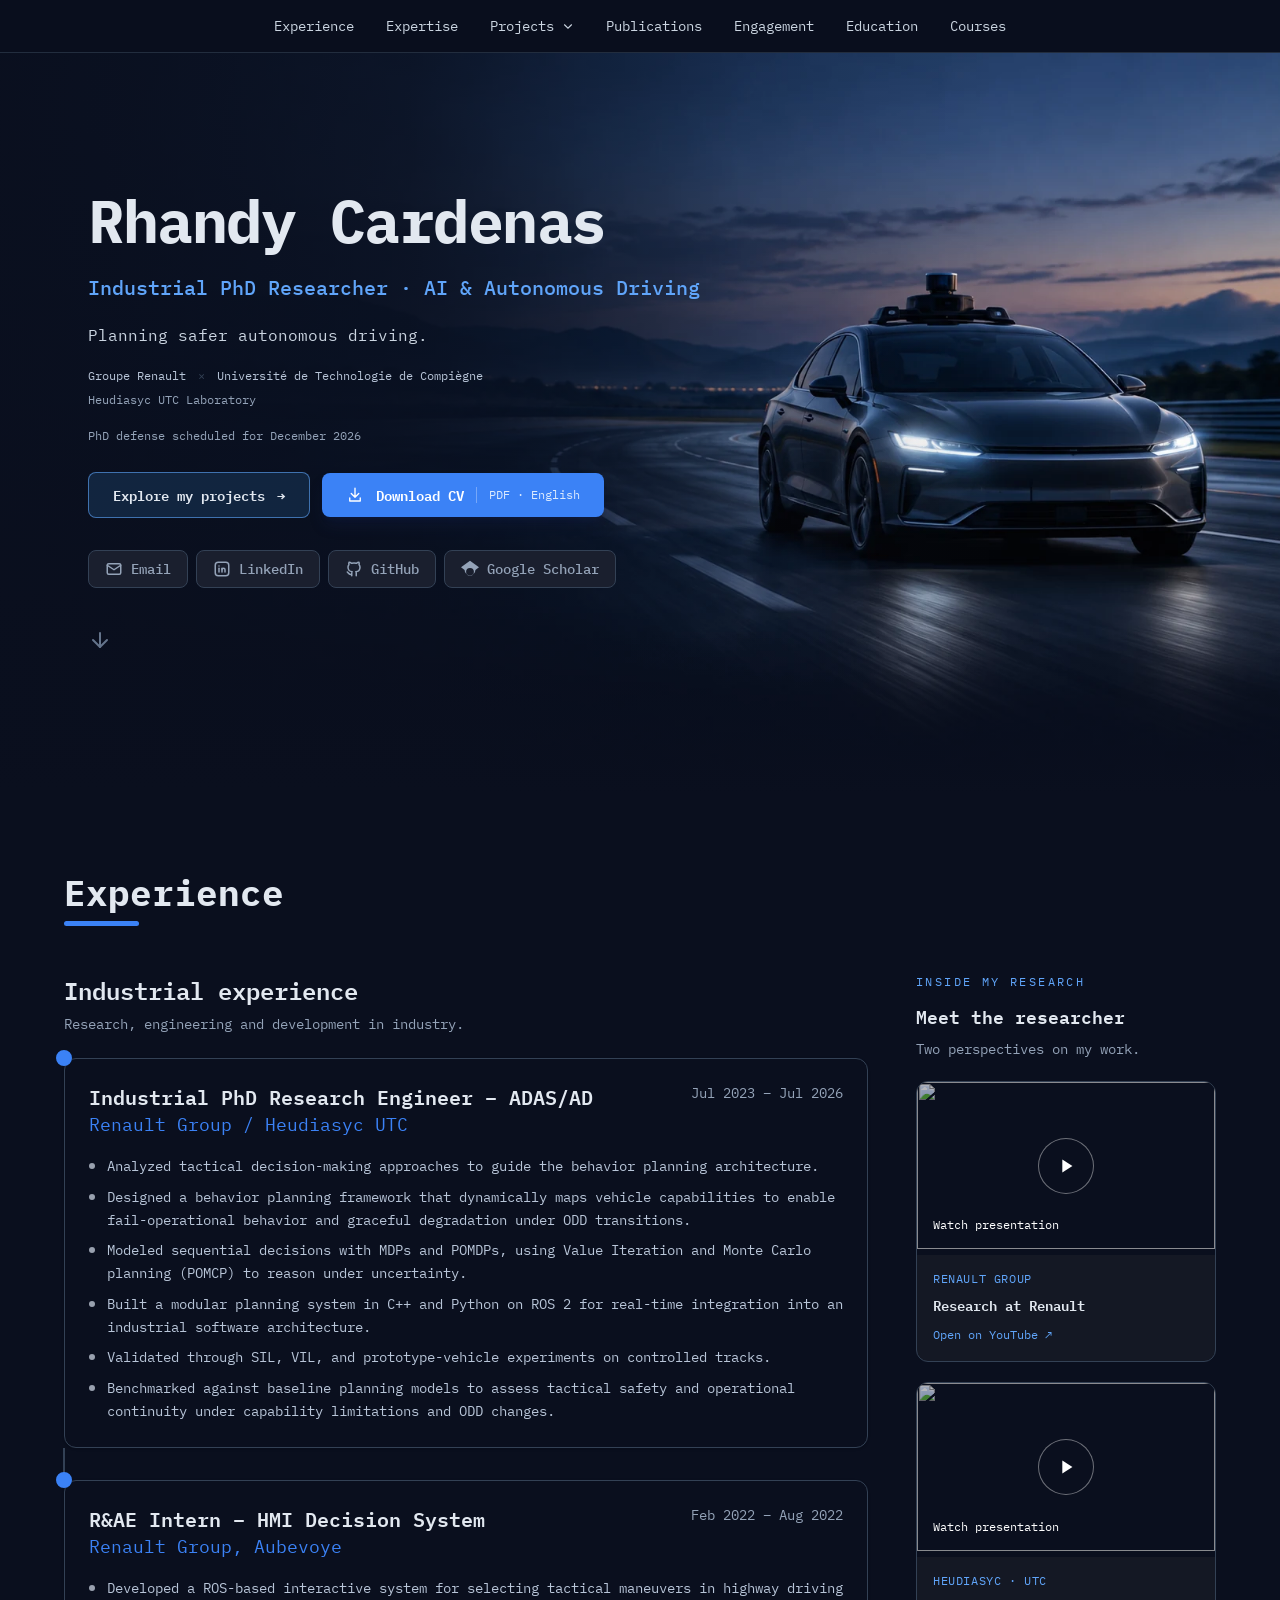
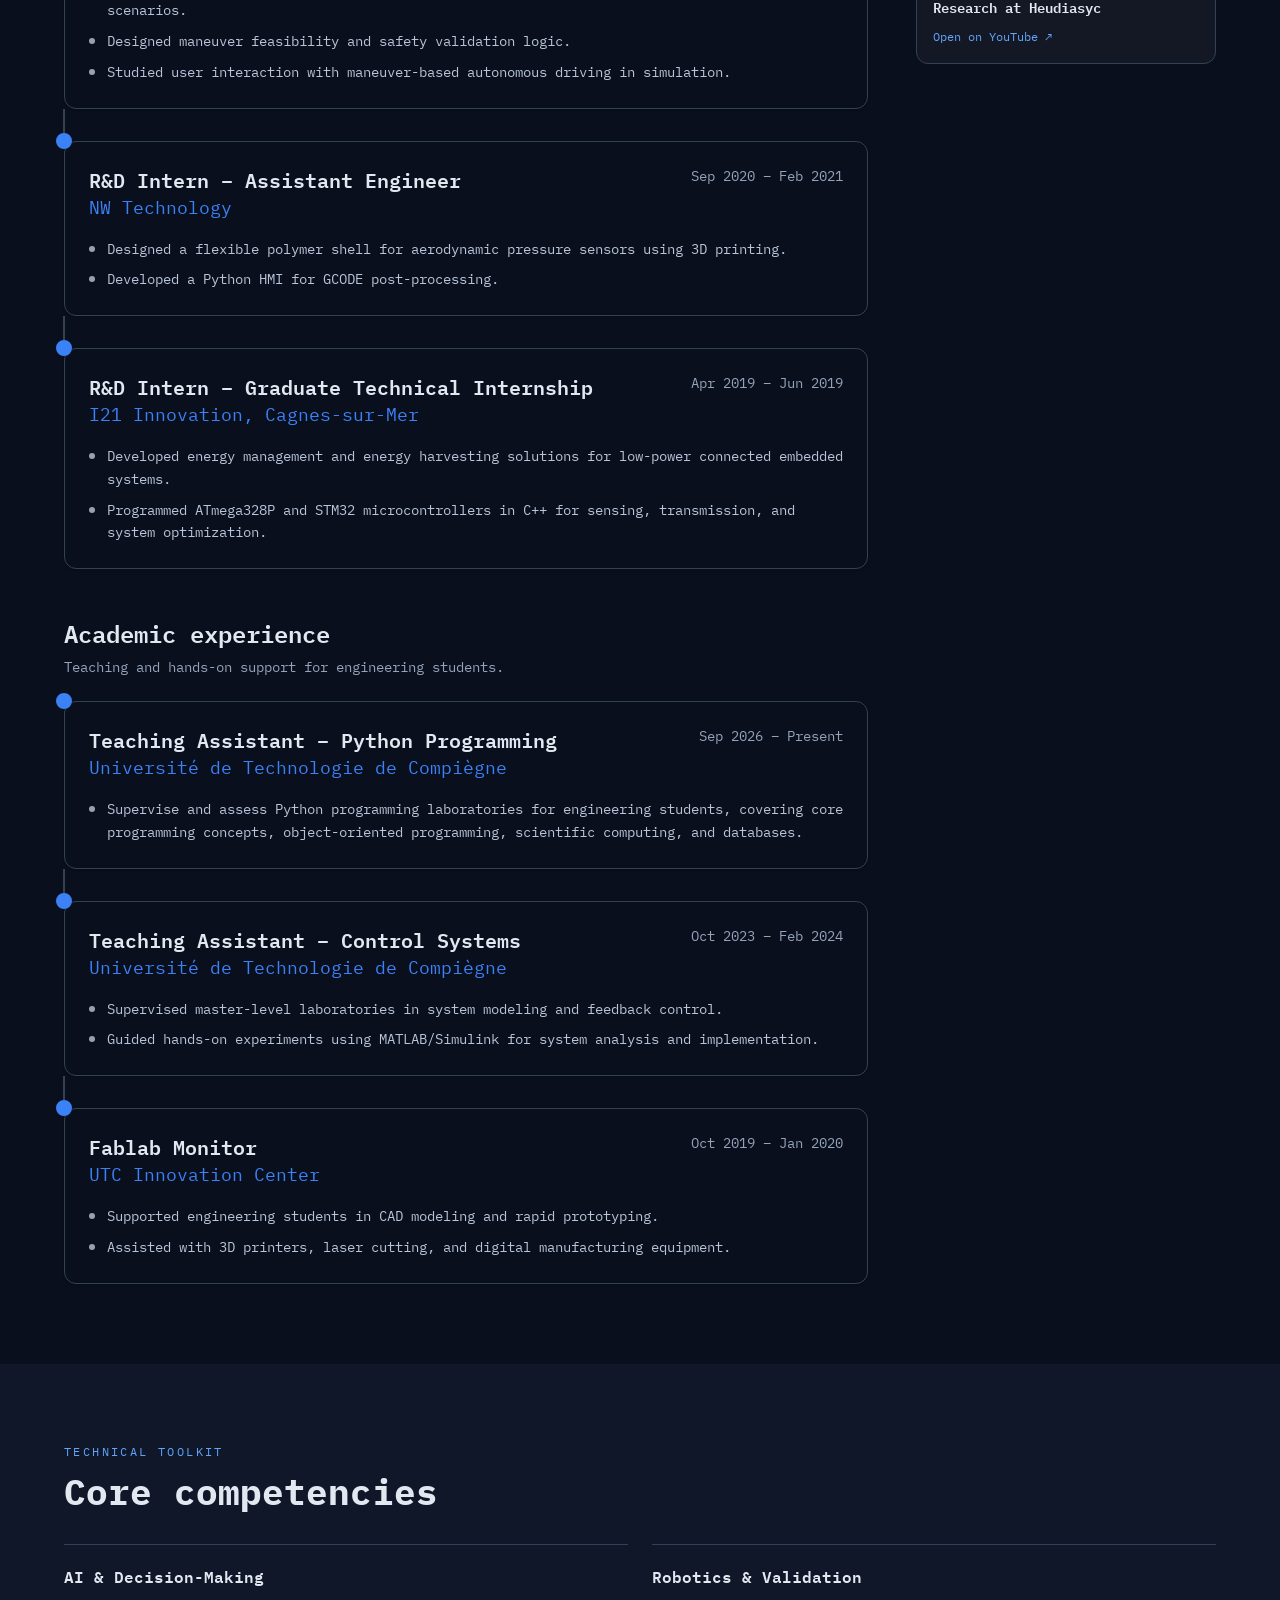
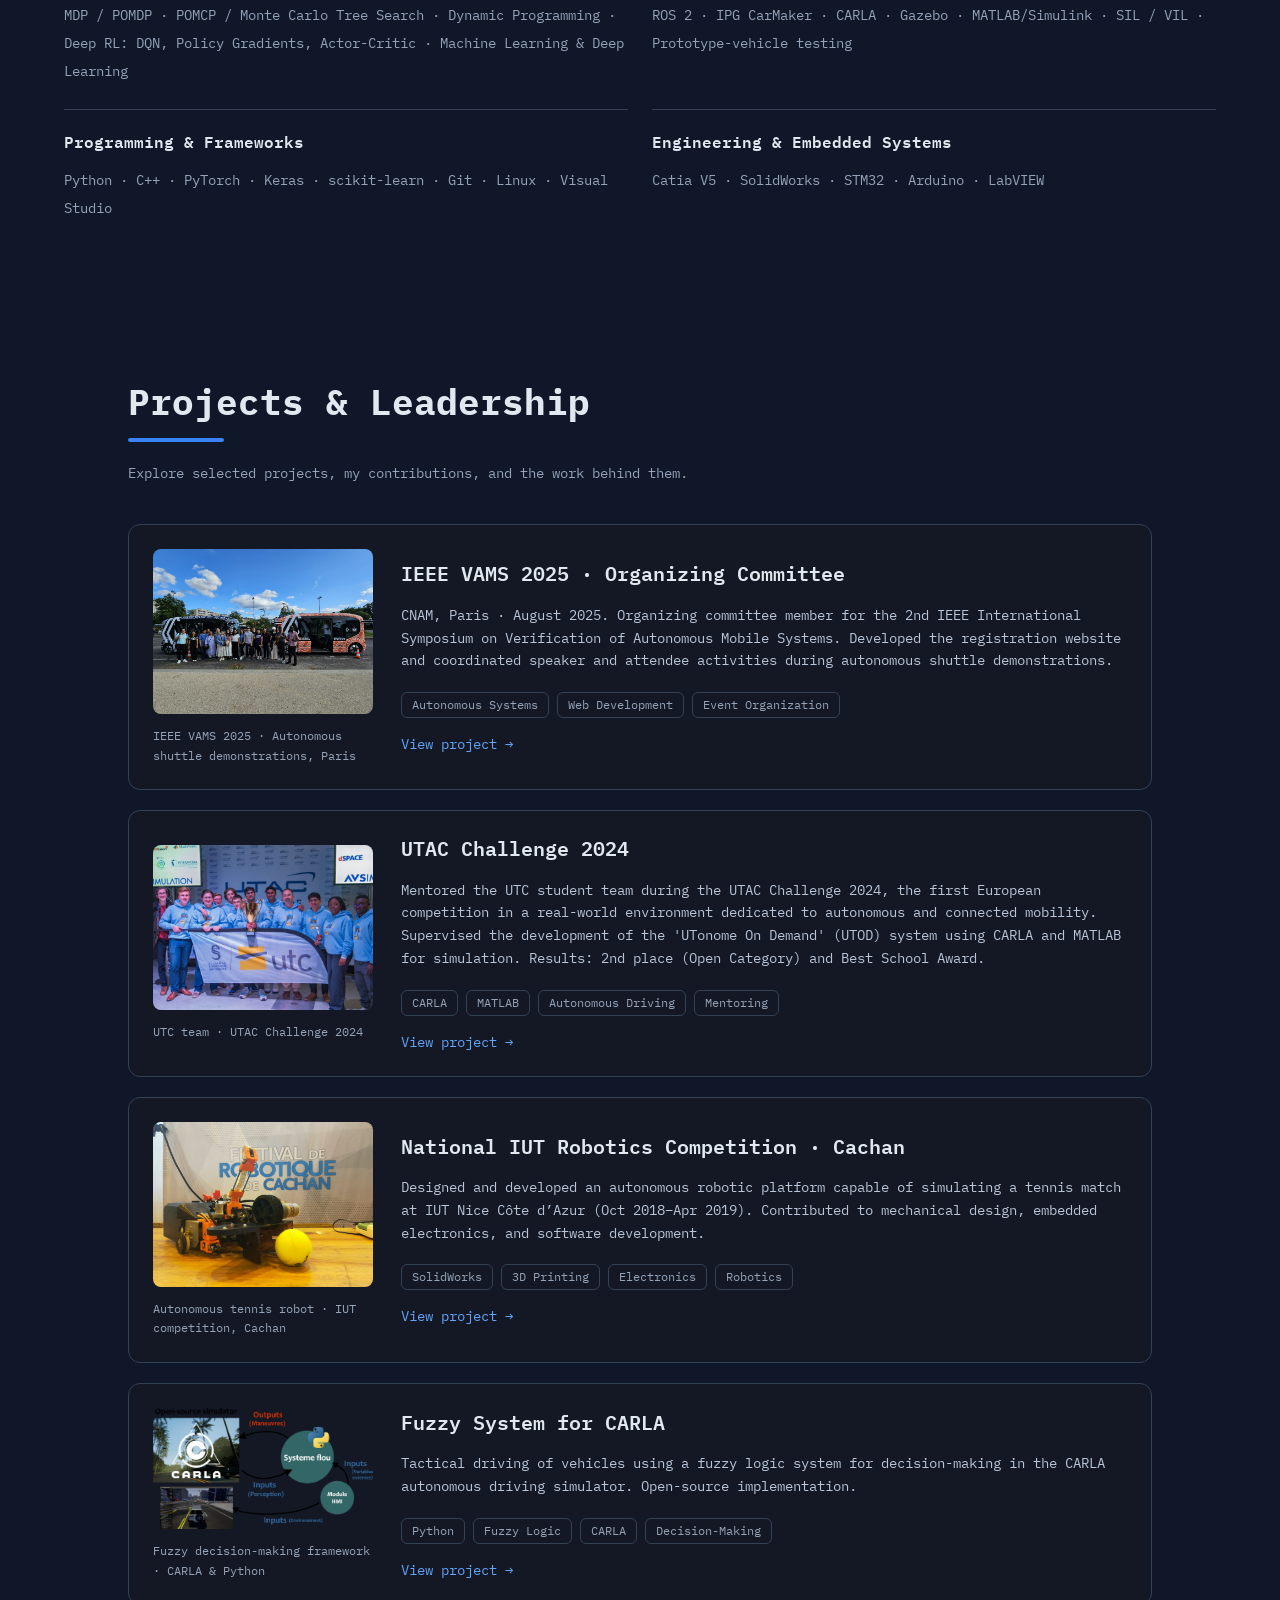
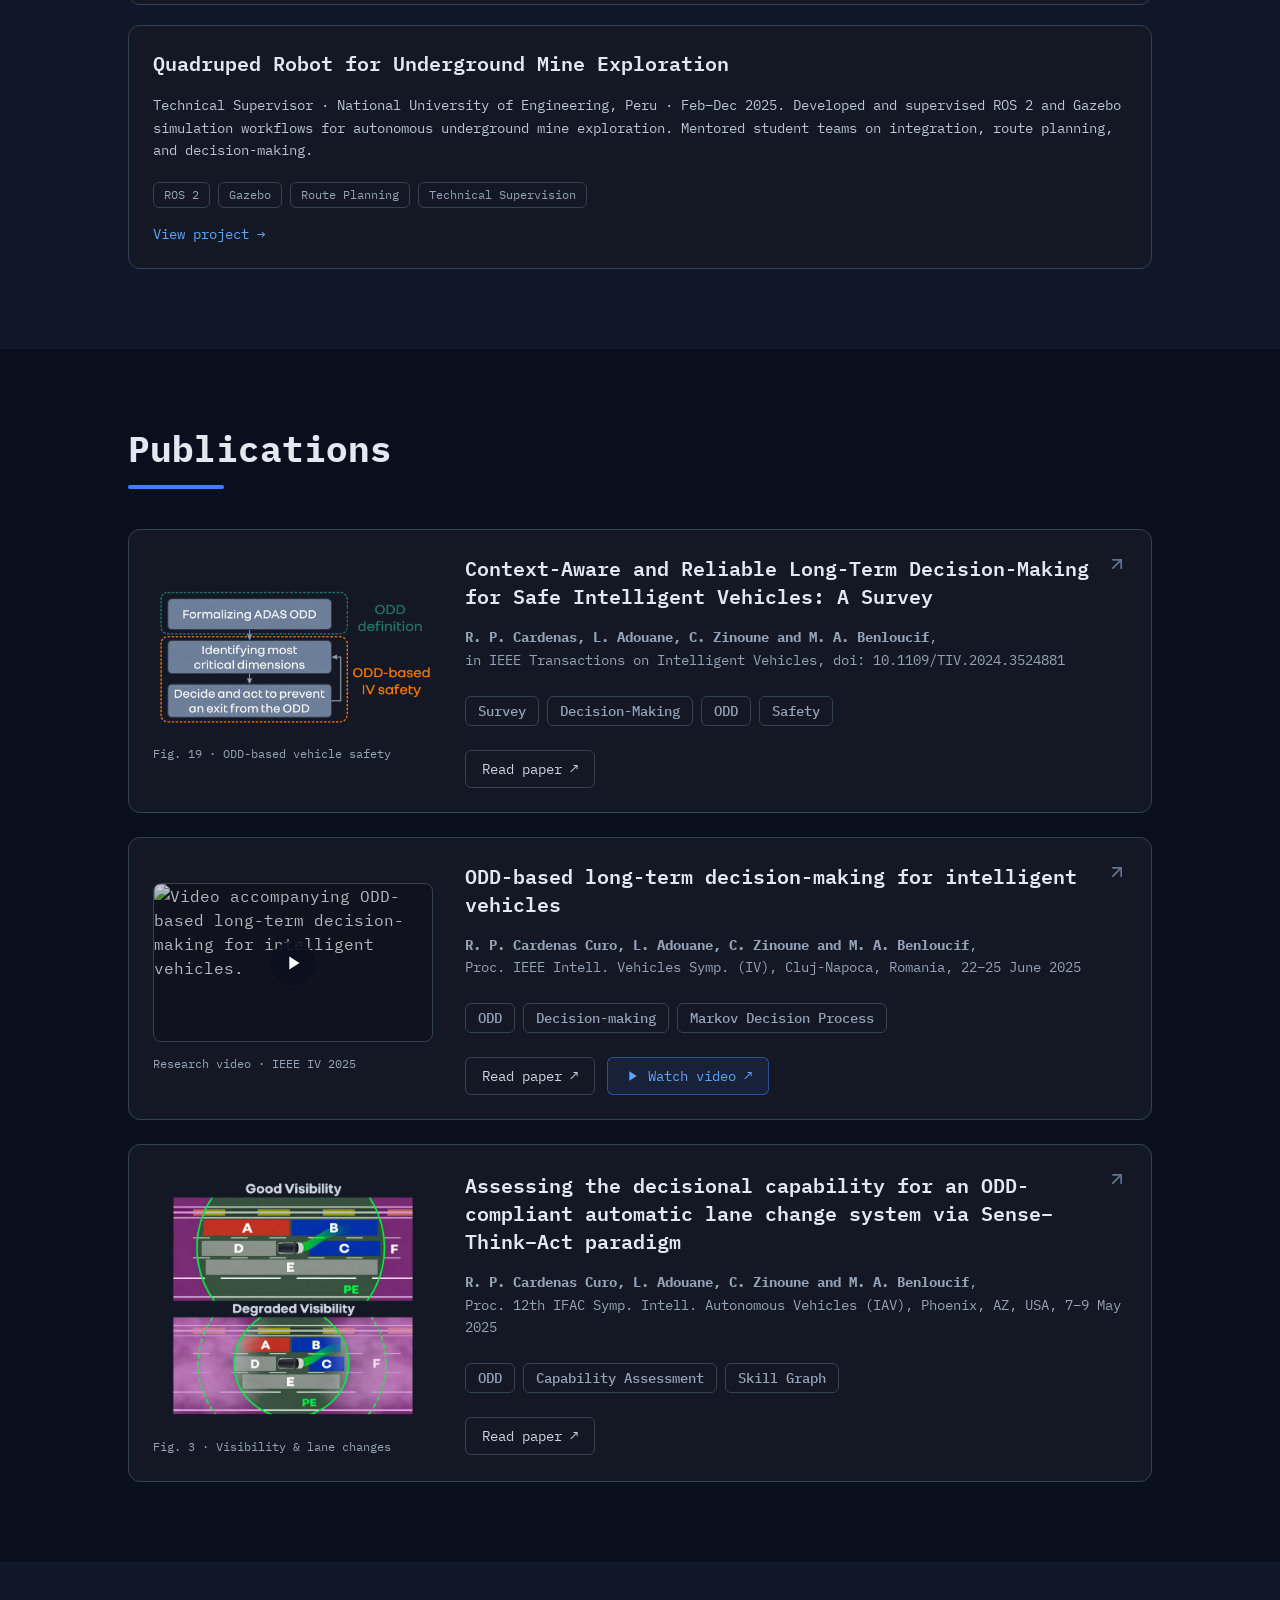
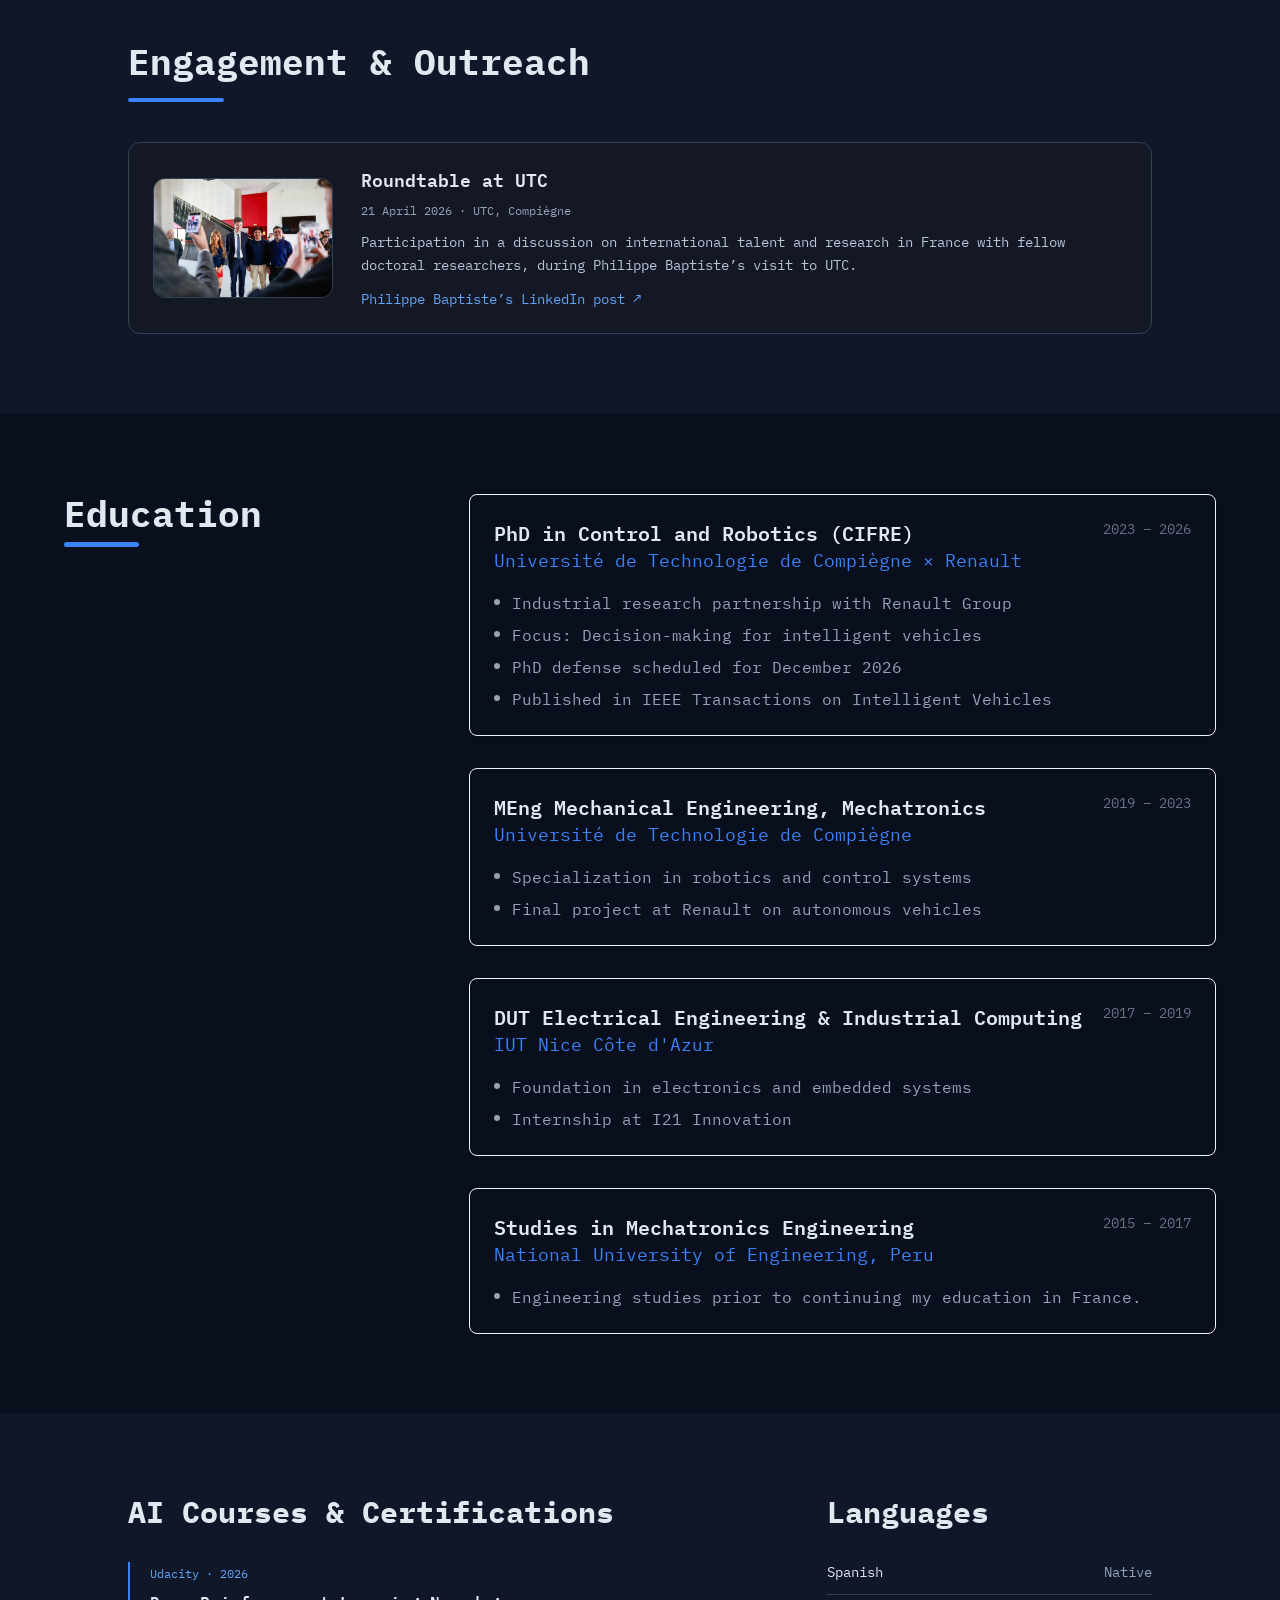
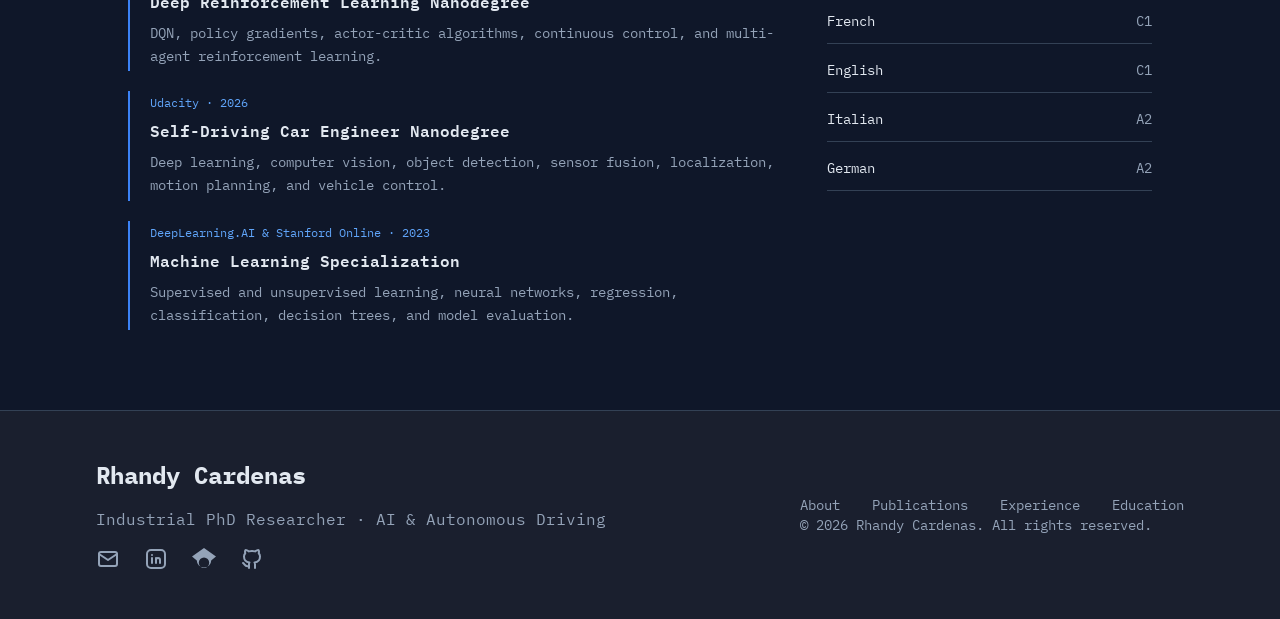
==== commit 1fa1dc95: "deploy: c2ce81a25de2789c103730ca346c55629b661b77" ====
--- a/index.html
+++ b/index.html
@@ -1,10 +1,10 @@
-<!DOCTYPE html><html lang="en" class="dark"> <head><meta charset="utf-8"><link rel="icon" type="image/svg+xml" href="/favicon.svg"><meta name="viewport" content="width=device-width"><meta name="generator" content="Astro v5.12.3"><meta name="description" content="Industrial PhD researcher specializing in autonomous-driving decision-making, planning under uncertainty, and safe autonomous systems at Renault Group and UTC/Heudiasyc."><link rel="preconnect" href="https://fonts.googleapis.com"><link rel="preconnect" href="https://fonts.gstatic.com" crossorigin><link href="https://fonts.googleapis.com/css2?family=IBM+Plex+Mono:ital,wght@0,100;0,200;0,300;0,400;0,500;0,600;0,700;1,100;1,200;1,300;1,400;1,500;1,600;1,700&display=swap" rel="stylesheet"><title>Rhandy Cardenas - Industrial PhD Researcher · AI &amp; Autonomous Driving</title><link rel="stylesheet" href="/_astro/index.Ds4a4fhZ.css">
+<!DOCTYPE html><html lang="en" class="dark"> <head><meta charset="utf-8"><link rel="icon" type="image/png" sizes="192x192" href="/favicon.png"><link rel="shortcut icon" href="/favicon.ico"><meta name="viewport" content="width=device-width"><meta name="generator" content="Astro v5.12.3"><meta name="description" content="Industrial PhD researcher specializing in autonomous-driving decision-making, planning under uncertainty, and safe autonomous systems at Renault Group and UTC/Heudiasyc."><link rel="preconnect" href="https://fonts.googleapis.com"><link rel="preconnect" href="https://fonts.gstatic.com" crossorigin><link href="https://fonts.googleapis.com/css2?family=IBM+Plex+Mono:ital,wght@0,100;0,200;0,300;0,400;0,500;0,600;0,700;1,100;1,200;1,300;1,400;1,500;1,600;1,700&display=swap" rel="stylesheet"><title>Rhandy Cardenas - Industrial PhD Researcher · AI &amp; Autonomous Driving</title><link rel="stylesheet" href="/_astro/index.BWsrIDzF.css">
 <style>.hero-background[data-astro-cid-bbe6dxrz]{position:absolute;inset:0;width:100%;height:100%;object-fit:cover;object-position:70% center;opacity:.65}.hero-shade[data-astro-cid-bbe6dxrz]{background:linear-gradient(180deg,#0a0f1e66,#0a0f1eaa 65%,#0a0f1e)}.hero-actions[data-astro-cid-bbe6dxrz]>div{padding-top:0}.typewriter[data-astro-cid-bbe6dxrz]{display:inline-block;max-width:100%;animation:type-line 1.8s steps(34,end) .25s both}@keyframes type-line{0%{clip-path:inset(0 100% 0 0)}to{clip-path:inset(0 0 0 0)}}@media (prefers-reduced-motion: reduce){.typewriter[data-astro-cid-bbe6dxrz]{animation:none}}@media (min-width: 768px){.hero-copy[data-astro-cid-bbe6dxrz]{max-width:640px;margin-right:auto}}@media (min-width: 1024px){.hero[data-astro-cid-bbe6dxrz]{min-height:740px;display:flex;align-items:center}.hero-background[data-astro-cid-bbe6dxrz]{object-position:center;opacity:1}.hero-shade[data-astro-cid-bbe6dxrz]{background:linear-gradient(0deg,#0a0f1e,transparent 22%),linear-gradient(90deg,#0a0f1ef5 0%,#0a0f1ec9 32%,#0a0f1e33 58%,transparent 78%)}.hero-copy[data-astro-cid-bbe6dxrz]{width:56%;max-width:640px}}
 </style></head> <body> <header id="header" class="sticky top-0 z-50 border-b border-[#334155]/60 bg-[#0a0f1e]/95 backdrop-blur-md" data-astro-cid-3ef6ksr2> <nav aria-label="Main navigation" class="relative max-w-6xl mx-auto px-6 py-4" data-astro-cid-3ef6ksr2> <ul class="flex flex-wrap items-center justify-center gap-x-5 gap-y-3 md:gap-x-8 text-xs md:text-sm" data-astro-cid-3ef6ksr2> <li data-astro-cid-3ef6ksr2><a href="#experience" class="text-[#cbd5e1] hover:text-[#60a5fa] transition-colors" data-astro-cid-3ef6ksr2>Experience</a></li><li data-astro-cid-3ef6ksr2><a href="#about" class="text-[#cbd5e1] hover:text-[#60a5fa] transition-colors" data-astro-cid-3ef6ksr2>Expertise</a></li><li data-astro-cid-3ef6ksr2><details data-project-menu class="project-menu" data-astro-cid-3ef6ksr2> <summary class="flex cursor-pointer list-none items-center gap-2 text-[#cbd5e1] hover:text-[#60a5fa] focus-visible:outline-2 focus-visible:outline-[#60a5fa] [&::-webkit-details-marker]:hidden" data-astro-cid-3ef6ksr2>Projects <svg class="project-chevron" aria-hidden="true" width="12" height="12" viewBox="0 0 16 16" fill="none" data-astro-cid-3ef6ksr2><path d="m3 6 5 5 5-5" stroke="currentColor" stroke-width="1.5" data-astro-cid-3ef6ksr2></path></svg></summary> <div class="project-panel" data-astro-cid-3ef6ksr2> <a href="#academic-projects" class="project-overview" data-astro-cid-3ef6ksr2>Explore all projects <span aria-hidden="true" data-astro-cid-3ef6ksr2>→</span></a> <ul class="project-list" data-astro-cid-3ef6ksr2><li data-astro-cid-3ef6ksr2><a href="/projects/quadruped-mine-exploration/" class="project-option" data-astro-cid-3ef6ksr2><span data-astro-cid-3ef6ksr2><span class="project-name" data-astro-cid-3ef6ksr2>Quadruped Robot for Underground Mine Exploration</span><span class="project-category" data-astro-cid-3ef6ksr2>Robotics · Technical supervision</span></span><span class="project-arrow" aria-hidden="true" data-astro-cid-3ef6ksr2>↗</span></a></li><li data-astro-cid-3ef6ksr2><a href="/projects/iut-cachan-robotics/" class="project-option" data-astro-cid-3ef6ksr2><span data-astro-cid-3ef6ksr2><span class="project-name" data-astro-cid-3ef6ksr2>National IUT Robotics Competition · Cachan</span><span class="project-category" data-astro-cid-3ef6ksr2>Robotics · Embedded systems</span></span><span class="project-arrow" aria-hidden="true" data-astro-cid-3ef6ksr2>↗</span></a></li><li data-astro-cid-3ef6ksr2><a href="/projects/utac-challenge-2024/" class="project-option" data-astro-cid-3ef6ksr2><span data-astro-cid-3ef6ksr2><span class="project-name" data-astro-cid-3ef6ksr2>UTAC Challenge 2024</span><span class="project-category" data-astro-cid-3ef6ksr2>Autonomous driving · Mentoring</span></span><span class="project-arrow" aria-hidden="true" data-astro-cid-3ef6ksr2>↗</span></a></li><li data-astro-cid-3ef6ksr2><a href="/projects/fuzzy-system-carla/" class="project-option" data-astro-cid-3ef6ksr2><span data-astro-cid-3ef6ksr2><span class="project-name" data-astro-cid-3ef6ksr2>Fuzzy System for CARLA</span><span class="project-category" data-astro-cid-3ef6ksr2>Decision-making · Open source</span></span><span class="project-arrow" aria-hidden="true" data-astro-cid-3ef6ksr2>↗</span></a></li><li data-astro-cid-3ef6ksr2><a href="/projects/ieee-vams-2025/" class="project-option" data-astro-cid-3ef6ksr2><span data-astro-cid-3ef6ksr2><span class="project-name" data-astro-cid-3ef6ksr2>IEEE VAMS 2025 · Organizing Committee</span><span class="project-category" data-astro-cid-3ef6ksr2>Autonomous systems · Community</span></span><span class="project-arrow" aria-hidden="true" data-astro-cid-3ef6ksr2>↗</span></a></li></ul> </div> </details></li><li data-astro-cid-3ef6ksr2><a href="#publications" class="text-[#cbd5e1] hover:text-[#60a5fa] transition-colors" data-astro-cid-3ef6ksr2>Publications</a></li><li data-astro-cid-3ef6ksr2><a href="#engagement" class="text-[#cbd5e1] hover:text-[#60a5fa] transition-colors" data-astro-cid-3ef6ksr2>Engagement</a></li><li data-astro-cid-3ef6ksr2><a href="#education" class="text-[#cbd5e1] hover:text-[#60a5fa] transition-colors" data-astro-cid-3ef6ksr2>Education</a></li><li data-astro-cid-3ef6ksr2><a href="#credentials" class="text-[#cbd5e1] hover:text-[#60a5fa] transition-colors" data-astro-cid-3ef6ksr2>Courses</a></li> </ul> </nav> </header>  <script type="module">const e=document.querySelector("[data-project-menu]");if(e){const o=()=>{const t=e.querySelector(".project-panel");if(!e.open||!t)return;const n=e.getBoundingClientRect(),a=Math.max(16,Math.min(n.left,document.documentElement.clientWidth-t.offsetWidth-16));e.style.setProperty("--panel-offset",`${a-n.left}px`),t.style.maxHeight=`${Math.max(80,Math.min(window.innerHeight*.7,window.innerHeight-n.bottom-32))}px`};e.addEventListener("toggle",o),window.addEventListener("resize",o),document.addEventListener("click",t=>{t.target instanceof Node&&!e.contains(t.target)&&(e.open=!1),t.target instanceof Element&&t.target.closest("[data-project-menu] a")&&(e.open=!1)}),document.addEventListener("keydown",t=>{t.key==="Escape"&&e.open&&(e.open=!1,e.querySelector("summary")?.focus())}),e.addEventListener("focusout",()=>{requestAnimationFrame(()=>{e.contains(document.activeElement)||(e.open=!1)})})}</script> <main> <section id="hero" class="hero relative isolate bg-[#0a0f1e] overflow-hidden" aria-labelledby="hero-name" data-astro-cid-bbe6dxrz> <img src="/images/hero/autonomous-driving-concept.webp" alt="" aria-hidden="true" width="1672" height="941" fetchpriority="high" class="hero-background" data-astro-cid-bbe6dxrz> <div class="hero-shade absolute inset-0" aria-hidden="true" data-astro-cid-bbe6dxrz></div> <div class="relative max-w-6xl mx-auto px-6 py-14 md:py-20 lg:py-24 w-full" data-astro-cid-bbe6dxrz> <div class="hero-copy text-center md:text-left space-y-5" data-astro-cid-bbe6dxrz> <!-- Name --> <h1 id="hero-name" class="text-4xl md:text-5xl lg:text-6xl font-bold text-[#e2e8f0] tracking-tight leading-[1.1]" data-astro-cid-bbe6dxrz> Rhandy Cardenas </h1> <!-- Title --> <p class="text-lg md:text-xl text-[#60a5fa] font-medium" data-astro-cid-bbe6dxrz> Industrial PhD Researcher · AI &amp; Autonomous Driving </p> <p class="text-sm md:text-base leading-relaxed text-[#cbd5e1]" data-astro-cid-bbe6dxrz> <span class="sr-only" data-astro-cid-bbe6dxrz>Planning safer autonomous driving.</span> <span class="typewriter" aria-hidden="true" data-astro-cid-bbe6dxrz>Planning safer autonomous driving.</span> </p> <!-- Affiliation --> <div class="flex flex-col items-center md:items-start gap-2 text-[#b8c5d8]" data-astro-cid-bbe6dxrz> <div class="flex flex-wrap justify-center md:justify-start items-center gap-3 text-xs" data-astro-cid-bbe6dxrz> <span data-astro-cid-bbe6dxrz>Groupe Renault</span> <span class="text-[#334155]" data-astro-cid-bbe6dxrz>×</span> <span data-astro-cid-bbe6dxrz>Université de Technologie de Compiègne</span> </div> <div class="text-xs text-[#94a3b8]" data-astro-cid-bbe6dxrz>
 Heudiasyc UTC Laboratory
 </div> </div> <p class="text-xs text-[#94a3b8]" data-astro-cid-bbe6dxrz>PhD defense scheduled for December 2026</p> <div class="hero-actions flex flex-wrap items-center justify-center md:justify-start gap-3 pt-2" data-astro-cid-bbe6dxrz> <a href="#academic-projects" class="inline-flex items-center justify-center gap-3 rounded-lg border border-[#60a5fa]/60 bg-[#142b48]/80 px-6 py-3 text-sm font-semibold text-[#e2e8f0] hover:bg-[#23466a] transition-colors focus-visible:outline-2 focus-visible:outline-offset-4 focus-visible:outline-[#60a5fa]" data-astro-cid-bbe6dxrz>Explore my projects <span aria-hidden="true" data-astro-cid-bbe6dxrz>→</span></a> <div class="pt-3"> <a id="download-cv" href="/documents/Rhandy-Cardenas-CV.pdf" download="Rhandy-Cardenas-CV.pdf" data-notification-endpoint="https://formsubmit.co/ajax/rhandy.cardenas-curo@hds.utc.fr" class="inline-flex items-center justify-center gap-3 rounded-lg bg-[#3b82f6] px-6 py-3 text-sm font-semibold text-white shadow-lg shadow-blue-950/30 transition-colors hover:bg-[#2563eb] focus-visible:outline-2 focus-visible:outline-offset-4 focus-visible:outline-[#60a5fa]"> <svg aria-hidden="true" width="18" height="18" viewBox="0 0 24 24" fill="none" stroke="currentColor" stroke-width="1.8" stroke-linecap="round" stroke-linejoin="round"> <path d="M12 3v12m-5-5 5 5 5-5M5 16v4h14v-4"></path> </svg>
 Download CV
-<span class="border-l border-white/30 pl-3 text-xs font-normal text-blue-100">PDF · English</span> </a> </div> <script type="module">const n=document.querySelector("#download-cv");let t=0;n?.addEventListener("click",()=>{if(["localhost","127.0.0.1","[::1]"].includes(location.hostname))return;const o=n.dataset.notificationEndpoint,e=Date.now();!o||e-t<6e4||(t=e,fetch(o,{method:"POST",headers:{"Content-Type":"application/json",Accept:"application/json"},keepalive:!0,body:JSON.stringify({_subject:"Portfolio — CV download requested",_template:"table",_captcha:"false",message:"Someone clicked Download CV on your portfolio. This records the request, not confirmation that the file was saved.",document:"Rhandy-Cardenas-CV.pdf (English)",website:location.origin,time:new Date(e).toISOString()})}).then(i=>{i.ok||(t=0)}).catch(()=>{t=0}))});</script> </div> <!-- Social links --> <div class="flex flex-wrap justify-center md:justify-start gap-2 pt-3" data-astro-cid-bbe6dxrz> <a href="mailto:rhandy.cardenas-curo@hds.utc.fr" class="group flex items-center gap-2 px-4 py-2 rounded-lg bg-[#1a1f2e] border border-[#334155] text-[#94a3b8] hover:border-[#3b82f6] hover:text-[#60a5fa] transition-all duration-300" data-astro-cid-bbe6dxrz> <svg xmlns="http://www.w3.org/2000/svg" width="18" height="18" viewBox="0 0 24 24" fill="none" stroke="currentColor" stroke-width="2" stroke-linecap="round" stroke-linejoin="round" data-astro-cid-bbe6dxrz> <path d="M3 7a2 2 0 0 1 2 -2h14a2 2 0 0 1 2 2v10a2 2 0 0 1 -2 2h-14a2 2 0 0 1 -2 -2v-10z" data-astro-cid-bbe6dxrz></path> <path d="M3 7l9 6l9 -6" data-astro-cid-bbe6dxrz></path> </svg> <span class="text-sm font-medium" data-astro-cid-bbe6dxrz>Email</span> </a> <a href="https://linkedin.com/in/rhandy-cardenas" target="_blank" rel="noopener noreferrer" class="group flex items-center gap-2 px-4 py-2 rounded-lg bg-[#1a1f2e] border border-[#334155] text-[#94a3b8] hover:border-[#3b82f6] hover:text-[#60a5fa] transition-all duration-300" data-astro-cid-bbe6dxrz> <svg xmlns="http://www.w3.org/2000/svg" width="18" height="18" viewBox="0 0 24 24" fill="none" stroke="currentColor" stroke-width="2" stroke-linecap="round" stroke-linejoin="round" data-astro-cid-bbe6dxrz> <path d="M8 11v5" data-astro-cid-bbe6dxrz></path> <path d="M8 8v.01" data-astro-cid-bbe6dxrz></path> <path d="M12 16v-5" data-astro-cid-bbe6dxrz></path> <path d="M16 16v-3a2 2 0 1 0 -4 0" data-astro-cid-bbe6dxrz></path> <path d="M3 7a4 4 0 0 1 4 -4h10a4 4 0 0 1 4 4v10a4 4 0 0 1 -4 4h-10a4 4 0 0 1 -4 -4z" data-astro-cid-bbe6dxrz></path> </svg> <span class="text-sm font-medium" data-astro-cid-bbe6dxrz>LinkedIn</span> </a> <a href="https://github.com/RhandyC" target="_blank" rel="noopener noreferrer" class="group flex items-center gap-2 px-4 py-2 rounded-lg bg-[#1a1f2e] border border-[#334155] text-[#94a3b8] hover:border-[#3b82f6] hover:text-[#60a5fa] transition-all duration-300" data-astro-cid-bbe6dxrz> <svg xmlns="http://www.w3.org/2000/svg" width="18" height="18" viewBox="0 0 24 24" fill="none" stroke="currentColor" stroke-width="2" stroke-linecap="round" stroke-linejoin="round" data-astro-cid-bbe6dxrz> <path d="M9 19c-4.3 1.4 -4.3 -2.5 -6 -3m12 5v-3.5c0 -1 .1 -1.4 -.5 -2c2.8 -.3 5.5 -1.4 5.5 -6a4.6 4.6 0 0 0 -1.3 -3.2a4.2 4.2 0 0 0 -.1 -3.2s-1.1 -.3 -3.5 1.3a12.3 12.3 0 0 0 -6.2 0c-2.4 -1.6 -3.5 -1.3 -3.5 -1.3a4.2 4.2 0 0 0 -.1 3.2a4.6 4.6 0 0 0 -1.3 3.2c0 4.6 2.7 5.7 5.5 6c-.6 .6 -.6 1.2 -.5 2v3.5" data-astro-cid-bbe6dxrz></path> </svg> <span class="text-sm font-medium" data-astro-cid-bbe6dxrz>GitHub</span> </a> <a href="https://scholar.google.com/citations?user=wUvoYLYAAAAJ&hl=es" target="_blank" rel="noopener noreferrer" class="flex items-center gap-2 px-4 py-2 rounded-lg bg-[#1a1f2e] border border-[#334155] text-[#94a3b8] hover:border-[#3b82f6] hover:text-[#60a5fa] transition-colors" data-astro-cid-bbe6dxrz> <svg xmlns="http://www.w3.org/2000/svg" width="18" height="18" viewBox="0 0 24 24" fill="currentColor" aria-hidden="true"> <path d="M12 1 0 9.5l4.8 3.9A7.2 7.2 0 1 0 19.2 13.4L24 9.5 12 1Zm0 20a5.2 5.2 0 1 1 0-10.4A5.2 5.2 0 0 1 12 21Z"></path> </svg> <span class="text-sm font-medium" data-astro-cid-bbe6dxrz>Google Scholar</span> </a> </div> <!-- Scroll indicator --> <a href="#experience" aria-label="Explore my experience" class="inline-block pt-5" data-astro-cid-bbe6dxrz> <svg xmlns="http://www.w3.org/2000/svg" width="24" height="24" viewBox="0 0 24 24" fill="none" stroke="currentColor" stroke-width="2" stroke-linecap="round" stroke-linejoin="round" class="mx-auto text-[#64748b]" data-astro-cid-bbe6dxrz> <path d="M12 5v14" data-astro-cid-bbe6dxrz></path> <path d="M19 12l-7 7-7-7" data-astro-cid-bbe6dxrz></path> </svg> </a> </div> </div> <p class="relative lg:absolute lg:bottom-5 lg:right-6 px-6 pb-5 lg:p-0 text-center text-[10px] text-[#94a3b8]" data-astro-cid-bbe6dxrz>AI-generated conceptual illustration</p> </section>  <section id="experience" class="px-6 py-16 md:py-20 scroll-mt-20"><div class="max-w-6xl mx-auto"><div class="grid grid-cols-1 lg:grid-cols-[minmax(0,1fr)_280px] xl:grid-cols-[minmax(0,1fr)_300px] gap-10 lg:gap-12 items-start"><div class="lg:col-span-2"><h2 class="text-3xl md:text-4xl font-bold text-[#e2e8f0]">
+<span class="border-l border-white/30 pl-3 text-xs font-normal text-blue-100">PDF · English</span> </a> </div> <script type="module">const n=document.querySelector("#download-cv");let t=0;n?.addEventListener("click",()=>{if(["localhost","127.0.0.1","[::1]"].includes(location.hostname))return;const o=n.dataset.notificationEndpoint,e=Date.now();!o||e-t<6e4||(t=e,fetch(o,{method:"POST",headers:{"Content-Type":"application/json",Accept:"application/json"},keepalive:!0,body:JSON.stringify({_subject:"Portfolio — CV download requested",_template:"table",_captcha:"false",message:"Someone clicked Download CV on your portfolio. This records the request, not confirmation that the file was saved.",document:"Rhandy-Cardenas-CV.pdf (English)",website:location.origin,time:new Date(e).toISOString()})}).then(i=>{i.ok||(t=0)}).catch(()=>{t=0}))});</script> </div> <!-- Social links --> <div class="flex flex-wrap justify-center md:justify-start gap-2 pt-3" data-astro-cid-bbe6dxrz> <a href="mailto:rhandy.cardenas-curo@hds.utc.fr" class="group flex items-center gap-2 px-4 py-2 rounded-lg bg-[#1a1f2e] border border-[#334155] text-[#94a3b8] hover:border-[#3b82f6] hover:text-[#60a5fa] transition-all duration-300" data-astro-cid-bbe6dxrz> <svg xmlns="http://www.w3.org/2000/svg" width="18" height="18" viewBox="0 0 24 24" fill="none" stroke="currentColor" stroke-width="2" stroke-linecap="round" stroke-linejoin="round" data-astro-cid-bbe6dxrz> <path d="M3 7a2 2 0 0 1 2 -2h14a2 2 0 0 1 2 2v10a2 2 0 0 1 -2 2h-14a2 2 0 0 1 -2 -2v-10z" data-astro-cid-bbe6dxrz></path> <path d="M3 7l9 6l9 -6" data-astro-cid-bbe6dxrz></path> </svg> <span class="text-sm font-medium" data-astro-cid-bbe6dxrz>Email</span> </a> <a href="https://linkedin.com/in/rhandy-cardenas" target="_blank" rel="noopener noreferrer" class="group flex items-center gap-2 px-4 py-2 rounded-lg bg-[#1a1f2e] border border-[#334155] text-[#94a3b8] hover:border-[#3b82f6] hover:text-[#60a5fa] transition-all duration-300" data-astro-cid-bbe6dxrz> <svg xmlns="http://www.w3.org/2000/svg" width="18" height="18" viewBox="0 0 24 24" fill="none" stroke="currentColor" stroke-width="2" stroke-linecap="round" stroke-linejoin="round" data-astro-cid-bbe6dxrz> <path d="M8 11v5" data-astro-cid-bbe6dxrz></path> <path d="M8 8v.01" data-astro-cid-bbe6dxrz></path> <path d="M12 16v-5" data-astro-cid-bbe6dxrz></path> <path d="M16 16v-3a2 2 0 1 0 -4 0" data-astro-cid-bbe6dxrz></path> <path d="M3 7a4 4 0 0 1 4 -4h10a4 4 0 0 1 4 4v10a4 4 0 0 1 -4 4h-10a4 4 0 0 1 -4 -4z" data-astro-cid-bbe6dxrz></path> </svg> <span class="text-sm font-medium" data-astro-cid-bbe6dxrz>LinkedIn</span> </a> <a href="https://github.com/RhandyC" target="_blank" rel="noopener noreferrer" class="group flex items-center gap-2 px-4 py-2 rounded-lg bg-[#1a1f2e] border border-[#334155] text-[#94a3b8] hover:border-[#3b82f6] hover:text-[#60a5fa] transition-all duration-300" data-astro-cid-bbe6dxrz> <svg xmlns="http://www.w3.org/2000/svg" width="18" height="18" viewBox="0 0 24 24" fill="none" stroke="currentColor" stroke-width="2" stroke-linecap="round" stroke-linejoin="round" data-astro-cid-bbe6dxrz> <path d="M9 19c-4.3 1.4 -4.3 -2.5 -6 -3m12 5v-3.5c0 -1 .1 -1.4 -.5 -2c2.8 -.3 5.5 -1.4 5.5 -6a4.6 4.6 0 0 0 -1.3 -3.2a4.2 4.2 0 0 0 -.1 -3.2s-1.1 -.3 -3.5 1.3a12.3 12.3 0 0 0 -6.2 0c-2.4 -1.6 -3.5 -1.3 -3.5 -1.3a4.2 4.2 0 0 0 -.1 3.2a4.6 4.6 0 0 0 -1.3 3.2c0 4.6 2.7 5.7 5.5 6c-.6 .6 -.6 1.2 -.5 2v3.5" data-astro-cid-bbe6dxrz></path> </svg> <span class="text-sm font-medium" data-astro-cid-bbe6dxrz>GitHub</span> </a> <a href="https://scholar.google.com/citations?user=wUvoYLYAAAAJ&hl=es" target="_blank" rel="noopener noreferrer" class="flex items-center gap-2 px-4 py-2 rounded-lg bg-[#1a1f2e] border border-[#334155] text-[#94a3b8] hover:border-[#3b82f6] hover:text-[#60a5fa] transition-colors" data-astro-cid-bbe6dxrz> <svg xmlns="http://www.w3.org/2000/svg" width="18" height="18" viewBox="0 0 24 24" fill="currentColor" aria-hidden="true"> <path d="M12 1 0 9.5l4.8 3.9A7.2 7.2 0 1 0 19.2 13.4L24 9.5 12 1Zm0 20a5.2 5.2 0 1 1 0-10.4A5.2 5.2 0 0 1 12 21Z"></path> </svg> <span class="text-sm font-medium" data-astro-cid-bbe6dxrz>Google Scholar</span> </a> </div> <!-- Scroll indicator --> <a href="#experience" aria-label="Explore my experience" class="inline-block pt-5" data-astro-cid-bbe6dxrz> <svg xmlns="http://www.w3.org/2000/svg" width="24" height="24" viewBox="0 0 24 24" fill="none" stroke="currentColor" stroke-width="2" stroke-linecap="round" stroke-linejoin="round" class="mx-auto text-[#64748b]" data-astro-cid-bbe6dxrz> <path d="M12 5v14" data-astro-cid-bbe6dxrz></path> <path d="M19 12l-7 7-7-7" data-astro-cid-bbe6dxrz></path> </svg> </a> </div> </div> </section>  <section id="experience" class="px-6 py-16 md:py-20 scroll-mt-20"><div class="max-w-6xl mx-auto"><div class="grid grid-cols-1 lg:grid-cols-[minmax(0,1fr)_280px] xl:grid-cols-[minmax(0,1fr)_300px] gap-10 lg:gap-12 items-start"><div class="lg:col-span-2"><h2 class="text-3xl md:text-4xl font-bold text-[#e2e8f0]">
 Experience
 </h2><div class="w-[75px] h-[5px] mt-2 rounded-full" style="background-color: #3b82f6"></div></div><div class="min-w-0"><div class="relative mb-12 last:mb-0"><div class="mb-6"><h3 class="text-xl md:text-2xl font-semibold text-[#e2e8f0]">Industrial experience</h3><p class="mt-2 text-sm text-[#94a3b8]">Research, engineering and development in industry.</p></div><div class="relative mb-8 last:mb-0"><div class="absolute left-0 -top-2 w-4 h-4 bg-[#0a0f1e] dark:bg-slate-800 border-2 rounded-full -translate-x-1/2 z-20 transition-all duration-300" style="border-color: #3b82f6; background-color: #3b82f6"></div><div class="absolute left-0 bottom-0 w-0.5 h-8 bg-[#334155] -translate-x-1/2 translate-y-full z-10"></div><div class="bg-[#0a0f1e] rounded-xl shadow-sm border border-[#334155] p-4 sm:p-5 md:p-6 hover:shadow-md transition-shadow duration-300"><div class="flex flex-col sm:flex-row sm:items-start sm:justify-between mb-4"><div><h4 class="text-lg sm:text-xl font-semibold text-[#e2e8f0]">Industrial PhD Research Engineer – ADAS/AD</h4><p class="text-base sm:text-lg" style="color: #3b82f6">Renault Group / Heudiasyc UTC</p></div><span class="text-xs sm:text-sm text-[#94a3b8] shrink-0 sm:ml-4 mt-2 sm:mt-0">Jul 2023 – Jul 2026</span></div><ul class="space-y-2"><li class="flex items-start"><span class="inline-block w-1.5 h-1.5 rounded-full bg-gray-400 mt-2 mr-3 flex-shrink-0"></span><span class="text-sm leading-relaxed text-[#b8c5d8]">Analyzed tactical decision-making approaches to guide the behavior planning architecture.</span></li><li class="flex items-start"><span class="inline-block w-1.5 h-1.5 rounded-full bg-gray-400 mt-2 mr-3 flex-shrink-0"></span><span class="text-sm leading-relaxed text-[#b8c5d8]">Designed a behavior planning framework that dynamically maps vehicle capabilities to enable fail-operational behavior and graceful degradation under ODD transitions.</span></li><li class="flex items-start"><span class="inline-block w-1.5 h-1.5 rounded-full bg-gray-400 mt-2 mr-3 flex-shrink-0"></span><span class="text-sm leading-relaxed text-[#b8c5d8]">Modeled sequential decisions with MDPs and POMDPs, using Value Iteration and Monte Carlo planning (POMCP) to reason under uncertainty.</span></li><li class="flex items-start"><span class="inline-block w-1.5 h-1.5 rounded-full bg-gray-400 mt-2 mr-3 flex-shrink-0"></span><span class="text-sm leading-relaxed text-[#b8c5d8]">Built a modular planning system in C++ and Python on ROS 2 for real-time integration into an industrial software architecture.</span></li><li class="flex items-start"><span class="inline-block w-1.5 h-1.5 rounded-full bg-gray-400 mt-2 mr-3 flex-shrink-0"></span><span class="text-sm leading-relaxed text-[#b8c5d8]">Validated through SIL, VIL, and prototype-vehicle experiments on controlled tracks.</span></li><li class="flex items-start"><span class="inline-block w-1.5 h-1.5 rounded-full bg-gray-400 mt-2 mr-3 flex-shrink-0"></span><span class="text-sm leading-relaxed text-[#b8c5d8]">Benchmarked against baseline planning models to assess tactical safety and operational continuity under capability limitations and ODD changes.</span></li></ul></div></div><div class="relative mb-8 last:mb-0"><div class="absolute left-0 -top-2 w-4 h-4 bg-[#0a0f1e] dark:bg-slate-800 border-2 rounded-full -translate-x-1/2 z-20 transition-all duration-300" style="border-color: #3b82f6; background-color: #3b82f6"></div><div class="absolute left-0 bottom-0 w-0.5 h-8 bg-[#334155] -translate-x-1/2 translate-y-full z-10"></div><div class="bg-[#0a0f1e] rounded-xl shadow-sm border border-[#334155] p-4 sm:p-5 md:p-6 hover:shadow-md transition-shadow duration-300"><div class="flex flex-col sm:flex-row sm:items-start sm:justify-between mb-4"><div><h4 class="text-lg sm:text-xl font-semibold text-[#e2e8f0]">R&amp;AE Intern – HMI Decision System</h4><p class="text-base sm:text-lg" style="color: #3b82f6">Renault Group, Aubevoye</p></div><span class="text-xs sm:text-sm text-[#94a3b8] shrink-0 sm:ml-4 mt-2 sm:mt-0">Feb 2022 – Aug 2022</span></div><ul class="space-y-2"><li class="flex items-start"><span class="inline-block w-1.5 h-1.5 rounded-full bg-gray-400 mt-2 mr-3 flex-shrink-0"></span><span class="text-sm leading-relaxed text-[#b8c5d8]">Developed a ROS-based interactive system for selecting tactical maneuvers in highway driving scenarios.</span></li><li class="flex items-start"><span class="inline-block w-1.5 h-1.5 rounded-full bg-gray-400 mt-2 mr-3 flex-shrink-0"></span><span class="text-sm leading-relaxed text-[#b8c5d8]">Designed maneuver feasibility and safety validation logic.</span></li><li class="flex items-start"><span class="inline-block w-1.5 h-1.5 rounded-full bg-gray-400 mt-2 mr-3 flex-shrink-0"></span><span class="text-sm leading-relaxed text-[#b8c5d8]">Studied user interaction with maneuver-based autonomous driving in simulation.</span></li></ul></div></div><div class="relative mb-8 last:mb-0"><div class="absolute left-0 -top-2 w-4 h-4 bg-[#0a0f1e] dark:bg-slate-800 border-2 rounded-full -translate-x-1/2 z-20 transition-all duration-300" style="border-color: #3b82f6; background-color: #3b82f6"></div><div class="absolute left-0 bottom-0 w-0.5 h-8 bg-[#334155] -translate-x-1/2 translate-y-full z-10"></div><div class="bg-[#0a0f1e] rounded-xl shadow-sm border border-[#334155] p-4 sm:p-5 md:p-6 hover:shadow-md transition-shadow duration-300"><div class="flex flex-col sm:flex-row sm:items-start sm:justify-between mb-4"><div><h4 class="text-lg sm:text-xl font-semibold text-[#e2e8f0]">R&amp;D Intern – Assistant Engineer</h4><p class="text-base sm:text-lg" style="color: #3b82f6">NW Technology</p></div><span class="text-xs sm:text-sm text-[#94a3b8] shrink-0 sm:ml-4 mt-2 sm:mt-0">Sep 2020 – Feb 2021</span></div><ul class="space-y-2"><li class="flex items-start"><span class="inline-block w-1.5 h-1.5 rounded-full bg-gray-400 mt-2 mr-3 flex-shrink-0"></span><span class="text-sm leading-relaxed text-[#b8c5d8]">Designed a flexible polymer shell for aerodynamic pressure sensors using 3D printing.</span></li><li class="flex items-start"><span class="inline-block w-1.5 h-1.5 rounded-full bg-gray-400 mt-2 mr-3 flex-shrink-0"></span><span class="text-sm leading-relaxed text-[#b8c5d8]">Developed a Python HMI for GCODE post-processing.</span></li></ul></div></div><div class="relative mb-8 last:mb-0"><div class="absolute left-0 -top-2 w-4 h-4 bg-[#0a0f1e] dark:bg-slate-800 border-2 rounded-full -translate-x-1/2 z-20 transition-all duration-300" style="border-color: #3b82f6; background-color: #3b82f6"></div><div class="bg-[#0a0f1e] rounded-xl shadow-sm border border-[#334155] p-4 sm:p-5 md:p-6 hover:shadow-md transition-shadow duration-300"><div class="flex flex-col sm:flex-row sm:items-start sm:justify-between mb-4"><div><h4 class="text-lg sm:text-xl font-semibold text-[#e2e8f0]">R&amp;D Intern – Graduate Technical Internship</h4><p class="text-base sm:text-lg" style="color: #3b82f6">I21 Innovation, Cagnes-sur-Mer</p></div><span class="text-xs sm:text-sm text-[#94a3b8] shrink-0 sm:ml-4 mt-2 sm:mt-0">Apr 2019 – Jun 2019</span></div><ul class="space-y-2"><li class="flex items-start"><span class="inline-block w-1.5 h-1.5 rounded-full bg-gray-400 mt-2 mr-3 flex-shrink-0"></span><span class="text-sm leading-relaxed text-[#b8c5d8]">Developed energy management and energy harvesting solutions for low-power connected embedded systems.</span></li><li class="flex items-start"><span class="inline-block w-1.5 h-1.5 rounded-full bg-gray-400 mt-2 mr-3 flex-shrink-0"></span><span class="text-sm leading-relaxed text-[#b8c5d8]">Programmed ATmega328P and STM32 microcontrollers in C++ for sensing, transmission, and system optimization.</span></li></ul></div></div></div><div class="relative mb-12 last:mb-0"><div class="mb-6"><h3 class="text-xl md:text-2xl font-semibold text-[#e2e8f0]">Academic experience</h3><p class="mt-2 text-sm text-[#94a3b8]">Teaching and hands-on support for engineering students.</p></div><div class="relative mb-8 last:mb-0"><div class="absolute left-0 -top-2 w-4 h-4 bg-[#0a0f1e] dark:bg-slate-800 border-2 rounded-full -translate-x-1/2 z-20 transition-all duration-300" style="border-color: #3b82f6; background-color: #3b82f6"></div><div class="absolute left-0 bottom-0 w-0.5 h-8 bg-[#334155] -translate-x-1/2 translate-y-full z-10"></div><div class="bg-[#0a0f1e] rounded-xl shadow-sm border border-[#334155] p-4 sm:p-5 md:p-6 hover:shadow-md transition-shadow duration-300"><div class="flex flex-col sm:flex-row sm:items-start sm:justify-between mb-4"><div><h4 class="text-lg sm:text-xl font-semibold text-[#e2e8f0]">Teaching Assistant – Python Programming</h4><p class="text-base sm:text-lg" style="color: #3b82f6">Université de Technologie de Compiègne</p></div><span class="text-xs sm:text-sm text-[#94a3b8] shrink-0 sm:ml-4 mt-2 sm:mt-0">Sep 2026 – Present</span></div><ul class="space-y-2"><li class="flex items-start"><span class="inline-block w-1.5 h-1.5 rounded-full bg-gray-400 mt-2 mr-3 flex-shrink-0"></span><span class="text-sm leading-relaxed text-[#b8c5d8]">Supervise and assess Python programming laboratories for engineering students, covering core programming concepts, object-oriented programming, scientific computing, and databases.</span></li></ul></div></div><div class="relative mb-8 last:mb-0"><div class="absolute left-0 -top-2 w-4 h-4 bg-[#0a0f1e] dark:bg-slate-800 border-2 rounded-full -translate-x-1/2 z-20 transition-all duration-300" style="border-color: #3b82f6; background-color: #3b82f6"></div><div class="absolute left-0 bottom-0 w-0.5 h-8 bg-[#334155] -translate-x-1/2 translate-y-full z-10"></div><div class="bg-[#0a0f1e] rounded-xl shadow-sm border border-[#334155] p-4 sm:p-5 md:p-6 hover:shadow-md transition-shadow duration-300"><div class="flex flex-col sm:flex-row sm:items-start sm:justify-between mb-4"><div><h4 class="text-lg sm:text-xl font-semibold text-[#e2e8f0]">Teaching Assistant – Control Systems</h4><p class="text-base sm:text-lg" style="color: #3b82f6">Université de Technologie de Compiègne</p></div><span class="text-xs sm:text-sm text-[#94a3b8] shrink-0 sm:ml-4 mt-2 sm:mt-0">Oct 2023 – Feb 2024</span></div><ul class="space-y-2"><li class="flex items-start"><span class="inline-block w-1.5 h-1.5 rounded-full bg-gray-400 mt-2 mr-3 flex-shrink-0"></span><span class="text-sm leading-relaxed text-[#b8c5d8]">Supervised master-level laboratories in system modeling and feedback control.</span></li><li class="flex items-start"><span class="inline-block w-1.5 h-1.5 rounded-full bg-gray-400 mt-2 mr-3 flex-shrink-0"></span><span class="text-sm leading-relaxed text-[#b8c5d8]">Guided hands-on experiments using MATLAB/Simulink for system analysis and implementation.</span></li></ul></div></div><div class="relative mb-8 last:mb-0"><div class="absolute left-0 -top-2 w-4 h-4 bg-[#0a0f1e] dark:bg-slate-800 border-2 rounded-full -translate-x-1/2 z-20 transition-all duration-300" style="border-color: #3b82f6; background-color: #3b82f6"></div><div class="bg-[#0a0f1e] rounded-xl shadow-sm border border-[#334155] p-4 sm:p-5 md:p-6 hover:shadow-md transition-shadow duration-300"><div class="flex flex-col sm:flex-row sm:items-start sm:justify-between mb-4"><div><h4 class="text-lg sm:text-xl font-semibold text-[#e2e8f0]">Fablab Monitor</h4><p class="text-base sm:text-lg" style="color: #3b82f6">UTC Innovation Center</p></div><span class="text-xs sm:text-sm text-[#94a3b8] shrink-0 sm:ml-4 mt-2 sm:mt-0">Oct 2019 – Jan 2020</span></div><ul class="space-y-2"><li class="flex items-start"><span class="inline-block w-1.5 h-1.5 rounded-full bg-gray-400 mt-2 mr-3 flex-shrink-0"></span><span class="text-sm leading-relaxed text-[#b8c5d8]">Supported engineering students in CAD modeling and rapid prototyping.</span></li><li class="flex items-start"><span class="inline-block w-1.5 h-1.5 rounded-full bg-gray-400 mt-2 mr-3 flex-shrink-0"></span><span class="text-sm leading-relaxed text-[#b8c5d8]">Assisted with 3D printers, laser cutting, and digital manufacturing equipment.</span></li></ul></div></div></div></div><aside class="min-w-0 lg:sticky lg:top-24" aria-label="Research videos"><section id="presentations" class="scroll-mt-24" aria-labelledby="presentations-heading"> <div class="max-w-5xl mx-auto"> <div class="mb-5"> <p class="text-xs uppercase tracking-[0.2em] text-[#60a5fa] mb-3">Inside my research</p> <h2 id="presentations-heading" class="text-lg font-semibold text-[#e2e8f0]">Meet the researcher</h2> <p class="mt-2 text-sm text-[#94a3b8] leading-relaxed">Two perspectives on my work.</p> </div> <div class="grid sm:grid-cols-2 lg:grid-cols-1 gap-5"> <article class="overflow-hidden rounded-xl border border-[#334155] bg-[#141824]"> <div class="aspect-video relative bg-[#0a0f1e]" data-video-player> <button type="button" data-video-id="O8JKeqDw87I" data-video-title="Research at Renault" aria-label="Play Research at Renault" class="group relative h-full w-full cursor-pointer focus-visible:outline-2 focus-visible:outline-offset-[-4px] focus-visible:outline-[#60a5fa]"> <img src="https://i.ytimg.com/vi/O8JKeqDw87I/hqdefault.jpg" alt="" loading="lazy" class="h-full w-full object-cover opacity-70 group-hover:opacity-90 transition-opacity"> <span class="absolute inset-0 flex items-center justify-center"> <span class="flex items-center justify-center w-14 h-14 rounded-full border border-white/40 bg-[#0a0f1e]/80 text-white group-hover:bg-[#2563eb] transition-colors"> <svg aria-hidden="true" width="22" height="22" viewBox="0 0 24 24" fill="currentColor"><path d="M8 5v14l11-7z"></path></svg> </span> </span> <span class="absolute bottom-4 left-4 text-xs text-white">Watch presentation</span> </button> </div> <div class="p-4"> <p class="text-xs uppercase tracking-wider text-[#60a5fa] mb-2">Renault Group</p> <h3 class="text-sm font-semibold text-[#e2e8f0]">Research at Renault</h3> <a href="https://www.youtube.com/watch?v=O8JKeqDw87I" target="_blank" rel="noopener noreferrer" class="inline-block mt-3 text-xs text-[#60a5fa] hover:underline">Open on YouTube ↗</a> </div> </article><article class="overflow-hidden rounded-xl border border-[#334155] bg-[#141824]"> <div class="aspect-video relative bg-[#0a0f1e]" data-video-player> <button type="button" data-video-id="IoX6sEZbNwQ" data-video-title="Research at Heudiasyc" aria-label="Play Research at Heudiasyc" class="group relative h-full w-full cursor-pointer focus-visible:outline-2 focus-visible:outline-offset-[-4px] focus-visible:outline-[#60a5fa]"> <img src="https://i.ytimg.com/vi/IoX6sEZbNwQ/hqdefault.jpg" alt="" loading="lazy" class="h-full w-full object-cover opacity-70 group-hover:opacity-90 transition-opacity"> <span class="absolute inset-0 flex items-center justify-center"> <span class="flex items-center justify-center w-14 h-14 rounded-full border border-white/40 bg-[#0a0f1e]/80 text-white group-hover:bg-[#2563eb] transition-colors"> <svg aria-hidden="true" width="22" height="22" viewBox="0 0 24 24" fill="currentColor"><path d="M8 5v14l11-7z"></path></svg> </span> </span> <span class="absolute bottom-4 left-4 text-xs text-white">Watch presentation</span> </button> </div> <div class="p-4"> <p class="text-xs uppercase tracking-wider text-[#60a5fa] mb-2">Heudiasyc · UTC</p> <h3 class="text-sm font-semibold text-[#e2e8f0]">Research at Heudiasyc</h3> <a href="https://www.youtube.com/watch?v=IoX6sEZbNwQ" target="_blank" rel="noopener noreferrer" class="inline-block mt-3 text-xs text-[#60a5fa] hover:underline">Open on YouTube ↗</a> </div> </article> </div> </div> </section> <script type="module">document.querySelectorAll("[data-video-id]").forEach(r=>{r.addEventListener("click",()=>{document.querySelectorAll("[data-video-player] iframe").forEach(a=>{a.src=a.src.replace("autoplay=1","autoplay=0")});const e=document.createElement("iframe");e.src=`https://www.youtube-nocookie.com/embed/${r.dataset.videoId}?autoplay=1&rel=0`,e.title=r.dataset.videoTitle||"Research presentation",e.className="h-full w-full",e.allow="autoplay; encrypted-media; picture-in-picture; fullscreen",e.allowFullscreen=!0,e.referrerPolicy="strict-origin-when-cross-origin",r.replaceWith(e),e.focus()})});</script></aside></div></div></section> <section id="about" class="px-6 py-16 md:py-20 bg-[#0f1729] scroll-mt-20"> <div class="max-w-6xl mx-auto"> <p class="text-xs uppercase tracking-[0.2em] text-[#60a5fa] mb-3">Technical toolkit</p> <h2 class="text-3xl md:text-4xl font-bold mb-8">Core competencies</h2> <div class="grid md:grid-cols-2 gap-6"> <div class="border-t border-[#334155] pt-5"> <h3 class="text-base font-semibold mb-3">AI &amp; Decision-Making</h3> <p class="text-sm leading-loose text-[#94a3b8]">MDP / POMDP · POMCP / Monte Carlo Tree Search · Dynamic Programming · Deep RL: DQN, Policy Gradients, Actor-Critic · Machine Learning &amp; Deep Learning</p> </div><div class="border-t border-[#334155] pt-5"> <h3 class="text-base font-semibold mb-3">Robotics &amp; Validation</h3> <p class="text-sm leading-loose text-[#94a3b8]">ROS 2 · IPG CarMaker · CARLA · Gazebo · MATLAB/Simulink · SIL / VIL · Prototype-vehicle testing</p> </div><div class="border-t border-[#334155] pt-5"> <h3 class="text-base font-semibold mb-3">Programming &amp; Frameworks</h3> <p class="text-sm leading-loose text-[#94a3b8]">Python · C++ · PyTorch · Keras · scikit-learn · Git · Linux · Visual Studio</p> </div><div class="border-t border-[#334155] pt-5"> <h3 class="text-base font-semibold mb-3">Engineering &amp; Embedded Systems</h3> <p class="text-sm leading-loose text-[#94a3b8]">Catia V5 · SolidWorks · STM32 · Arduino · LabVIEW</p> </div> </div> </div> </section> <section id="academic-projects" class="py-16 md:py-20 px-6 bg-[#0f1729]" aria-labelledby="projects-heading"><div class="max-w-5xl mx-auto"><div class="mb-10"><h2 id="projects-heading" class="text-3xl md:text-4xl font-bold text-[#e2e8f0] mb-4">Projects & Leadership</h2><div class="w-24 h-1 bg-[#3b82f6] rounded-full"></div><p class="mt-5 max-w-2xl text-sm leading-relaxed text-[#94a3b8]">Explore selected projects, my contributions, and the work behind them.</p></div><div class="space-y-5"><article class="group relative grid gap-5 sm:gap-7 items-center p-5 sm:p-6 bg-[#141824] border border-[#334155] rounded-xl transition-all duration-300 hover:border-[#3b82f6] hover:shadow-lg hover:shadow-[#3b82f6]/10 focus-within:border-[#60a5fa] sm:grid-cols-[180px_minmax(0,1fr)] lg:grid-cols-[220px_minmax(0,1fr)]"><div class="space-y-4 max-w-[220px] w-full"><figure><a href="/images/projects/vams-2025-shuttles.png" target="_blank" rel="noopener noreferrer" aria-label="View full image: IEEE VAMS 2025 · Autonomous shuttle demonstrations, Paris" class="relative z-10 block rounded-lg overflow-hidden focus-visible:outline-2 focus-visible:outline-offset-4 focus-visible:outline-[#60a5fa]"><img src="/images/projects/vams-2025-shuttles.png" alt="VAMS participants gathered beside two autonomous shuttles during demonstrations in Paris." width="1600" height="1199" loading="lazy" class="block w-full h-auto object-contain"></a><figcaption class="text-xs text-[#94a3b8] mt-3 leading-relaxed">IEEE VAMS 2025 · Autonomous shuttle demonstrations, Paris</figcaption></figure></div><div class="min-w-0 flex flex-col gap-4"><h3 class="text-xl font-semibold text-[#e2e8f0] leading-snug transition-colors group-hover:text-[#60a5fa]"><a href="/projects/ieee-vams-2025/" class="after:absolute after:inset-0 after:rounded-xl hover:underline focus-visible:outline-2 focus-visible:outline-offset-4 focus-visible:outline-[#60a5fa]">IEEE VAMS 2025 · Organizing Committee</a></h3><p class="text-sm text-[#b8c5d8] leading-relaxed">CNAM, Paris · August 2025. Organizing committee member for the 2nd IEEE International Symposium on Verification of Autonomous Mobile Systems. Developed the registration website and coordinated speaker and attendee activities during autonomous shuttle demonstrations.</p><ul aria-label="Skills used" class="flex flex-wrap gap-2 mt-auto pt-1"><li class="px-2.5 py-1 border border-[#334155] text-[#94a3b8] rounded-md text-xs">Autonomous Systems</li><li class="px-2.5 py-1 border border-[#334155] text-[#94a3b8] rounded-md text-xs">Web Development</li><li class="px-2.5 py-1 border border-[#334155] text-[#94a3b8] rounded-md text-xs">Event Organization</li></ul><a href="/projects/ieee-vams-2025/" aria-label="Learn more about IEEE VAMS 2025 · Organizing Committee" class="relative z-10 self-start text-sm text-[#60a5fa] hover:underline focus-visible:outline-2 focus-visible:outline-offset-4 focus-visible:outline-[#60a5fa]">View project →</a></div></article><article class="group relative grid gap-5 sm:gap-7 items-center p-5 sm:p-6 bg-[#141824] border border-[#334155] rounded-xl transition-all duration-300 hover:border-[#3b82f6] hover:shadow-lg hover:shadow-[#3b82f6]/10 focus-within:border-[#60a5fa] sm:grid-cols-[180px_minmax(0,1fr)] lg:grid-cols-[220px_minmax(0,1fr)]"><div class="space-y-4 max-w-[220px] w-full"><figure><a href="/images/projects/utac-challenge-2024.png" target="_blank" rel="noopener noreferrer" aria-label="View full image: UTC team · UTAC Challenge 2024" class="relative z-10 block rounded-lg overflow-hidden focus-visible:outline-2 focus-visible:outline-offset-4 focus-visible:outline-[#60a5fa]"><img src="/images/projects/utac-challenge-2024.png" alt="The UTC team celebrating with its trophies at the UTAC Challenge 2024." width="1280" height="960" loading="lazy" class="block w-full h-auto object-contain"></a><figcaption class="text-xs text-[#94a3b8] mt-3 leading-relaxed">UTC team · UTAC Challenge 2024</figcaption></figure></div><div class="min-w-0 flex flex-col gap-4"><h3 class="text-xl font-semibold text-[#e2e8f0] leading-snug transition-colors group-hover:text-[#60a5fa]"><a href="/projects/utac-challenge-2024/" class="after:absolute after:inset-0 after:rounded-xl hover:underline focus-visible:outline-2 focus-visible:outline-offset-4 focus-visible:outline-[#60a5fa]">UTAC Challenge 2024</a></h3><p class="text-sm text-[#b8c5d8] leading-relaxed">Mentored the UTC student team during the UTAC Challenge 2024, the first European competition in a real-world environment dedicated to autonomous and connected mobility. Supervised the development of the &#39;UTonome On Demand&#39; (UTOD) system using CARLA and MATLAB for simulation. Results: 2nd place (Open Category) and Best School Award.</p><ul aria-label="Skills used" class="flex flex-wrap gap-2 mt-auto pt-1"><li class="px-2.5 py-1 border border-[#334155] text-[#94a3b8] rounded-md text-xs">CARLA</li><li class="px-2.5 py-1 border border-[#334155] text-[#94a3b8] rounded-md text-xs">MATLAB</li><li class="px-2.5 py-1 border border-[#334155] text-[#94a3b8] rounded-md text-xs">Autonomous Driving</li><li class="px-2.5 py-1 border border-[#334155] text-[#94a3b8] rounded-md text-xs">Mentoring</li></ul><a href="/projects/utac-challenge-2024/" aria-label="Learn more about UTAC Challenge 2024" class="relative z-10 self-start text-sm text-[#60a5fa] hover:underline focus-visible:outline-2 focus-visible:outline-offset-4 focus-visible:outline-[#60a5fa]">View project →</a></div></article><article class="group relative grid gap-5 sm:gap-7 items-center p-5 sm:p-6 bg-[#141824] border border-[#334155] rounded-xl transition-all duration-300 hover:border-[#3b82f6] hover:shadow-lg hover:shadow-[#3b82f6]/10 focus-within:border-[#60a5fa] sm:grid-cols-[180px_minmax(0,1fr)] lg:grid-cols-[220px_minmax(0,1fr)]"><div class="space-y-4 max-w-[220px] w-full"><figure><a href="/images/projects/iut-cachan-robot.jpg" target="_blank" rel="noopener noreferrer" aria-label="View full image: Autonomous tennis robot · IUT competition, Cachan" class="relative z-10 block rounded-lg overflow-hidden focus-visible:outline-2 focus-visible:outline-offset-4 focus-visible:outline-[#60a5fa]"><img src="/images/projects/iut-cachan-robot.jpg" alt="The autonomous tennis robot with its mechanical arm and a tennis ball at the Festival de Robotique de Cachan." width="1600" height="1200" loading="lazy" class="block w-full h-auto object-contain"></a><figcaption class="text-xs text-[#94a3b8] mt-3 leading-relaxed">Autonomous tennis robot · IUT competition, Cachan</figcaption></figure></div><div class="min-w-0 flex flex-col gap-4"><h3 class="text-xl font-semibold text-[#e2e8f0] leading-snug transition-colors group-hover:text-[#60a5fa]"><a href="/projects/iut-cachan-robotics/" class="after:absolute after:inset-0 after:rounded-xl hover:underline focus-visible:outline-2 focus-visible:outline-offset-4 focus-visible:outline-[#60a5fa]">National IUT Robotics Competition · Cachan</a></h3><p class="text-sm text-[#b8c5d8] leading-relaxed">Designed and developed an autonomous robotic platform capable of simulating a tennis match at IUT Nice Côte d’Azur (Oct 2018–Apr 2019). Contributed to mechanical design, embedded electronics, and software development.</p><ul aria-label="Skills used" class="flex flex-wrap gap-2 mt-auto pt-1"><li class="px-2.5 py-1 border border-[#334155] text-[#94a3b8] rounded-md text-xs">SolidWorks</li><li class="px-2.5 py-1 border border-[#334155] text-[#94a3b8] rounded-md text-xs">3D Printing</li><li class="px-2.5 py-1 border border-[#334155] text-[#94a3b8] rounded-md text-xs">Electronics</li><li class="px-2.5 py-1 border border-[#334155] text-[#94a3b8] rounded-md text-xs">Robotics</li></ul><a href="/projects/iut-cachan-robotics/" aria-label="Learn more about National IUT Robotics Competition · Cachan" class="relative z-10 self-start text-sm text-[#60a5fa] hover:underline focus-visible:outline-2 focus-visible:outline-offset-4 focus-visible:outline-[#60a5fa]">View project →</a></div></article><article class="group relative grid gap-5 sm:gap-7 items-center p-5 sm:p-6 bg-[#141824] border border-[#334155] rounded-xl transition-all duration-300 hover:border-[#3b82f6] hover:shadow-lg hover:shadow-[#3b82f6]/10 focus-within:border-[#60a5fa] sm:grid-cols-[180px_minmax(0,1fr)] lg:grid-cols-[220px_minmax(0,1fr)]"><div class="space-y-4 max-w-[220px] w-full"><figure><a href="/images/projects/fuzzy-system-carla.png" target="_blank" rel="noopener noreferrer" aria-label="View full image: Fuzzy decision-making framework · CARLA &#38; Python" class="relative z-10 block rounded-lg overflow-hidden focus-visible:outline-2 focus-visible:outline-offset-4 focus-visible:outline-[#60a5fa]"><img src="/images/projects/fuzzy-system-carla.png" alt="Overview of the CARLA fuzzy decision-making system, with perception, environment inputs, maneuver outputs, and an HMI module." width="2222" height="1230" loading="lazy" class="block w-full h-auto object-contain"></a><figcaption class="text-xs text-[#94a3b8] mt-3 leading-relaxed">Fuzzy decision-making framework · CARLA &amp; Python</figcaption></figure></div><div class="min-w-0 flex flex-col gap-4"><h3 class="text-xl font-semibold text-[#e2e8f0] leading-snug transition-colors group-hover:text-[#60a5fa]"><a href="/projects/fuzzy-system-carla/" class="after:absolute after:inset-0 after:rounded-xl hover:underline focus-visible:outline-2 focus-visible:outline-offset-4 focus-visible:outline-[#60a5fa]">Fuzzy System for CARLA</a></h3><p class="text-sm text-[#b8c5d8] leading-relaxed">Tactical driving of vehicles using a fuzzy logic system for decision-making in the CARLA autonomous driving simulator. Open-source implementation.</p><ul aria-label="Skills used" class="flex flex-wrap gap-2 mt-auto pt-1"><li class="px-2.5 py-1 border border-[#334155] text-[#94a3b8] rounded-md text-xs">Python</li><li class="px-2.5 py-1 border border-[#334155] text-[#94a3b8] rounded-md text-xs">Fuzzy Logic</li><li class="px-2.5 py-1 border border-[#334155] text-[#94a3b8] rounded-md text-xs">CARLA</li><li class="px-2.5 py-1 border border-[#334155] text-[#94a3b8] rounded-md text-xs">Decision-Making</li></ul><a href="/projects/fuzzy-system-carla/" aria-label="Learn more about Fuzzy System for CARLA" class="relative z-10 self-start text-sm text-[#60a5fa] hover:underline focus-visible:outline-2 focus-visible:outline-offset-4 focus-visible:outline-[#60a5fa]">View project →</a></div></article><article class="group relative grid gap-5 sm:gap-7 items-center p-5 sm:p-6 bg-[#141824] border border-[#334155] rounded-xl transition-all duration-300 hover:border-[#3b82f6] hover:shadow-lg hover:shadow-[#3b82f6]/10 focus-within:border-[#60a5fa] grid-cols-1"><div class="min-w-0 flex flex-col gap-4"><h3 class="text-xl font-semibold text-[#e2e8f0] leading-snug transition-colors group-hover:text-[#60a5fa]"><a href="/projects/quadruped-mine-exploration/" class="after:absolute after:inset-0 after:rounded-xl hover:underline focus-visible:outline-2 focus-visible:outline-offset-4 focus-visible:outline-[#60a5fa]">Quadruped Robot for Underground Mine Exploration</a></h3><p class="text-sm text-[#b8c5d8] leading-relaxed">Technical Supervisor · National University of Engineering, Peru · Feb–Dec 2025. Developed and supervised ROS 2 and Gazebo simulation workflows for autonomous underground mine exploration. Mentored student teams on integration, route planning, and decision-making.</p><ul aria-label="Skills used" class="flex flex-wrap gap-2 mt-auto pt-1"><li class="px-2.5 py-1 border border-[#334155] text-[#94a3b8] rounded-md text-xs">ROS 2</li><li class="px-2.5 py-1 border border-[#334155] text-[#94a3b8] rounded-md text-xs">Gazebo</li><li class="px-2.5 py-1 border border-[#334155] text-[#94a3b8] rounded-md text-xs">Route Planning</li><li class="px-2.5 py-1 border border-[#334155] text-[#94a3b8] rounded-md text-xs">Technical Supervision</li></ul><a href="/projects/quadruped-mine-exploration/" aria-label="Learn more about Quadruped Robot for Underground Mine Exploration" class="relative z-10 self-start text-sm text-[#60a5fa] hover:underline focus-visible:outline-2 focus-visible:outline-offset-4 focus-visible:outline-[#60a5fa]">View project →</a></div></article></div></div></section> <section id="publications" class="py-16 md:py-20 px-6 bg-[#0a0f1e]"><div class="max-w-5xl mx-auto"><!-- Section header --><div class="mb-10"><h2 class="text-3xl md:text-4xl font-bold text-[#e2e8f0] mb-4">
 Publications
--- a/_astro/index.BWsrIDzF.css
+++ b/_astro/index.BWsrIDzF.css
@@ -0,0 +1 @@
+.project-menu[data-astro-cid-3ef6ksr2]{position:relative}.project-chevron[data-astro-cid-3ef6ksr2]{transition:transform .18s ease}.project-menu[data-astro-cid-3ef6ksr2][open] .project-chevron[data-astro-cid-3ef6ksr2]{transform:rotate(180deg)}.project-menu[data-astro-cid-3ef6ksr2][open] summary[data-astro-cid-3ef6ksr2]{color:#60a5fa}.project-panel[data-astro-cid-3ef6ksr2]{position:absolute;top:calc(100% + 16px);left:var(--panel-offset, 0px);width:min(24rem,calc(100vw - 2rem));max-height:min(70vh,36rem);overflow-y:auto;padding:12px;border:1px solid #334155;border-radius:18px;background:linear-gradient(145deg,#182238,#101827);box-shadow:0 24px 64px #0009,0 0 30px #3b82f60d;transform-origin:top left}.project-menu[data-astro-cid-3ef6ksr2][open] .project-panel[data-astro-cid-3ef6ksr2]{animation:reveal-projects .2s ease-out}.project-overview[data-astro-cid-3ef6ksr2]{display:flex;justify-content:space-between;padding:12px;color:#60a5fa;font-weight:600;border-radius:10px}.project-overview[data-astro-cid-3ef6ksr2]:hover,.project-overview[data-astro-cid-3ef6ksr2]:focus-visible{background:#3b82f61a}.project-list[data-astro-cid-3ef6ksr2]{border-top:1px solid #334155;margin-top:8px;padding:10px 3px 3px;display:grid;gap:5px}.project-option[data-astro-cid-3ef6ksr2]{display:flex;align-items:center;justify-content:space-between;gap:14px;padding:13px 12px;border:1px solid transparent;border-radius:12px;color:#cbd5e1;transition:transform .18s ease,background .18s ease,border-color .18s ease,box-shadow .18s ease}.project-name[data-astro-cid-3ef6ksr2]{display:block;line-height:1.5;font-weight:500}.project-category[data-astro-cid-3ef6ksr2]{display:block;margin-top:5px;font-size:10px;line-height:1.5;color:#94a3b8}.project-arrow[data-astro-cid-3ef6ksr2]{color:#60a5fa;opacity:0;transform:translate(-4px,4px);transition:opacity .18s ease,transform .18s ease}.project-option[data-astro-cid-3ef6ksr2]:hover,.project-option[data-astro-cid-3ef6ksr2]:focus-visible{transform:scale(1.025);background:#203453;border-color:#3b82f666;box-shadow:0 6px 18px #0003;color:#e2e8f0;outline:none}.project-option[data-astro-cid-3ef6ksr2]:hover .project-arrow[data-astro-cid-3ef6ksr2],.project-option[data-astro-cid-3ef6ksr2]:focus-visible .project-arrow[data-astro-cid-3ef6ksr2]{opacity:1;transform:translate(0)}.project-option[data-astro-cid-3ef6ksr2][aria-current=page]{background:#3b82f61a;border-color:#3b82f650}@keyframes reveal-projects{0%{opacity:0;transform:translateY(-8px) scale(.98)}to{opacity:1;transform:translateY(0) scale(1)}}@media (prefers-reduced-motion: reduce){.project-menu[data-astro-cid-3ef6ksr2][open] .project-panel[data-astro-cid-3ef6ksr2]{animation:none}.project-option[data-astro-cid-3ef6ksr2],.project-arrow[data-astro-cid-3ef6ksr2],.project-chevron[data-astro-cid-3ef6ksr2]{transition:none}.project-option[data-astro-cid-3ef6ksr2]:hover,.project-option[data-astro-cid-3ef6ksr2]:focus-visible{transform:none}}/*! tailwindcss v4.1.11 | MIT License | https://tailwindcss.com */@layer properties{@supports (((-webkit-hyphens:none)) and (not (margin-trim:inline))) or ((-moz-orient:inline) and (not (color:rgb(from red r g b)))){*,:before,:after,::backdrop{--tw-translate-x:0;--tw-translate-y:0;--tw-translate-z:0;--tw-rotate-x:initial;--tw-rotate-y:initial;--tw-rotate-z:initial;--tw-skew-x:initial;--tw-skew-y:initial;--tw-space-y-reverse:0;--tw-border-style:solid;--tw-leading:initial;--tw-font-weight:initial;--tw-tracking:initial;--tw-shadow:0 0 #0000;--tw-shadow-color:initial;--tw-shadow-alpha:100%;--tw-inset-shadow:0 0 #0000;--tw-inset-shadow-color:initial;--tw-inset-shadow-alpha:100%;--tw-ring-color:initial;--tw-ring-shadow:0 0 #0000;--tw-inset-ring-color:initial;--tw-inset-ring-shadow:0 0 #0000;--tw-ring-inset:initial;--tw-ring-offset-width:0px;--tw-ring-offset-color:#fff;--tw-ring-offset-shadow:0 0 #0000;--tw-outline-style:solid;--tw-backdrop-blur:initial;--tw-backdrop-brightness:initial;--tw-backdrop-contrast:initial;--tw-backdrop-grayscale:initial;--tw-backdrop-hue-rotate:initial;--tw-backdrop-invert:initial;--tw-backdrop-opacity:initial;--tw-backdrop-saturate:initial;--tw-backdrop-sepia:initial;--tw-duration:initial;--tw-content:""}}}@layer theme{:root,:host{--font-sans:ui-sans-serif,system-ui,sans-serif,"Apple Color Emoji","Segoe UI Emoji","Segoe UI Symbol","Noto Color Emoji";--font-mono:ui-monospace,SFMono-Regular,Menlo,Monaco,Consolas,"Liberation Mono","Courier New",monospace;--color-blue-100:oklch(93.2% .032 255.585);--color-blue-950:oklch(28.2% .091 267.935);--color-slate-200:oklch(92.9% .013 255.508);--color-slate-500:oklch(55.4% .046 257.417);--color-slate-700:oklch(37.2% .044 257.287);--color-slate-800:oklch(27.9% .041 260.031);--color-slate-900:oklch(20.8% .042 265.755);--color-gray-100:oklch(96.7% .003 264.542);--color-gray-400:oklch(70.7% .022 261.325);--color-gray-500:oklch(55.1% .027 264.364);--color-gray-800:oklch(27.8% .033 256.848);--color-black:#000;--color-white:#fff;--spacing:.25rem;--container-2xl:42rem;--container-3xl:48rem;--container-4xl:56rem;--container-5xl:64rem;--container-6xl:72rem;--text-xs:.75rem;--text-xs--line-height:calc(1/.75);--text-sm:.875rem;--text-sm--line-height:calc(1.25/.875);--text-base:1rem;--text-base--line-height: 1.5 ;--text-lg:1.125rem;--text-lg--line-height:calc(1.75/1.125);--text-xl:1.25rem;--text-xl--line-height:calc(1.75/1.25);--text-2xl:1.5rem;--text-2xl--line-height:calc(2/1.5);--text-3xl:1.875rem;--text-3xl--line-height: 1.2 ;--text-4xl:2.25rem;--text-4xl--line-height:calc(2.5/2.25);--text-5xl:3rem;--text-5xl--line-height:1;--text-6xl:3.75rem;--text-6xl--line-height:1;--font-weight-normal:400;--font-weight-medium:500;--font-weight-semibold:600;--font-weight-bold:700;--tracking-tight:-.025em;--tracking-wider:.05em;--tracking-widest:.1em;--leading-tight:1.25;--leading-snug:1.375;--leading-relaxed:1.625;--leading-loose:2;--radius-md:.375rem;--radius-lg:.5rem;--radius-xl:.75rem;--blur-md:12px;--aspect-video:16/9;--default-transition-duration:.15s;--default-transition-timing-function:cubic-bezier(.4,0,.2,1);--default-font-family:var(--font-sans);--default-mono-font-family:var(--font-mono)}}@layer base{*,:after,:before,::backdrop{box-sizing:border-box;border:0 solid;margin:0;padding:0}::file-selector-button{box-sizing:border-box;border:0 solid;margin:0;padding:0}html,:host{-webkit-text-size-adjust:100%;tab-size:4;line-height:1.5;font-family:var(--default-font-family,ui-sans-serif,system-ui,sans-serif,"Apple Color Emoji","Segoe UI Emoji","Segoe UI Symbol","Noto Color Emoji");font-feature-settings:var(--default-font-feature-settings,normal);font-variation-settings:var(--default-font-variation-settings,normal);-webkit-tap-highlight-color:transparent}hr{height:0;color:inherit;border-top-width:1px}abbr:where([title]){-webkit-text-decoration:underline dotted;text-decoration:underline dotted}h1,h2,h3,h4,h5,h6{font-size:inherit;font-weight:inherit}a{color:inherit;-webkit-text-decoration:inherit;text-decoration:inherit}b,strong{font-weight:bolder}code,kbd,samp,pre{font-family:var(--default-mono-font-family,ui-monospace,SFMono-Regular,Menlo,Monaco,Consolas,"Liberation Mono","Courier New",monospace);font-feature-settings:var(--default-mono-font-feature-settings,normal);font-variation-settings:var(--default-mono-font-variation-settings,normal);font-size:1em}small{font-size:80%}sub,sup{vertical-align:baseline;font-size:75%;line-height:0;position:relative}sub{bottom:-.25em}sup{top:-.5em}table{text-indent:0;border-color:inherit;border-collapse:collapse}:-moz-focusring{outline:auto}progress{vertical-align:baseline}summary{display:list-item}ol,ul,menu{list-style:none}img,svg,video,canvas,audio,iframe,embed,object{vertical-align:middle;display:block}img,video{max-width:100%;height:auto}button,input,select,optgroup,textarea{font:inherit;font-feature-settings:inherit;font-variation-settings:inherit;letter-spacing:inherit;color:inherit;opacity:1;background-color:#0000;border-radius:0}::file-selector-button{font:inherit;font-feature-settings:inherit;font-variation-settings:inherit;letter-spacing:inherit;color:inherit;opacity:1;background-color:#0000;border-radius:0}:where(select:is([multiple],[size])) optgroup{font-weight:bolder}:where(select:is([multiple],[size])) optgroup option{padding-inline-start:20px}::file-selector-button{margin-inline-end:4px}::placeholder{opacity:1}@supports (not ((-webkit-appearance:-apple-pay-button))) or (contain-intrinsic-size:1px){::placeholder{color:currentColor}@supports (color:color-mix(in lab,red,red)){::placeholder{color:color-mix(in oklab,currentcolor 50%,transparent)}}}textarea{resize:vertical}::-webkit-search-decoration{-webkit-appearance:none}::-webkit-date-and-time-value{min-height:1lh;text-align:inherit}::-webkit-datetime-edit{display:inline-flex}::-webkit-datetime-edit-fields-wrapper{padding:0}::-webkit-datetime-edit{padding-block:0}::-webkit-datetime-edit-year-field{padding-block:0}::-webkit-datetime-edit-month-field{padding-block:0}::-webkit-datetime-edit-day-field{padding-block:0}::-webkit-datetime-edit-hour-field{padding-block:0}::-webkit-datetime-edit-minute-field{padding-block:0}::-webkit-datetime-edit-second-field{padding-block:0}::-webkit-datetime-edit-millisecond-field{padding-block:0}::-webkit-datetime-edit-meridiem-field{padding-block:0}:-moz-ui-invalid{box-shadow:none}button,input:where([type=button],[type=reset],[type=submit]){appearance:button}::file-selector-button{appearance:button}::-webkit-inner-spin-button{height:auto}::-webkit-outer-spin-button{height:auto}[hidden]:where(:not([hidden=until-found])){display:none!important}}@layer components;@layer utilities{.sr-only{clip:rect(0,0,0,0);white-space:nowrap;border-width:0;width:1px;height:1px;margin:-1px;padding:0;position:absolute;overflow:hidden}.absolute{position:absolute}.relative{position:relative}.sticky{position:sticky}.inset-0{inset:calc(var(--spacing)*0)}.-top-2{top:calc(var(--spacing)*-2)}.top-0{top:calc(var(--spacing)*0)}.top-6{top:calc(var(--spacing)*6)}.right-6{right:calc(var(--spacing)*6)}.bottom-0{bottom:calc(var(--spacing)*0)}.bottom-4{bottom:calc(var(--spacing)*4)}.left-0{left:calc(var(--spacing)*0)}.left-4{left:calc(var(--spacing)*4)}.isolate{isolation:isolate}.-z-10{z-index:-10}.z-10{z-index:10}.z-20{z-index:20}.z-50{z-index:50}.mx-auto{margin-inline:auto}.mt-2{margin-top:calc(var(--spacing)*2)}.mt-3{margin-top:calc(var(--spacing)*3)}.mt-4{margin-top:calc(var(--spacing)*4)}.mt-5{margin-top:calc(var(--spacing)*5)}.mt-6{margin-top:calc(var(--spacing)*6)}.mt-10{margin-top:calc(var(--spacing)*10)}.mt-12{margin-top:calc(var(--spacing)*12)}.mt-16{margin-top:calc(var(--spacing)*16)}.mt-auto{margin-top:auto}.mr-3{margin-right:calc(var(--spacing)*3)}.mb-2{margin-bottom:calc(var(--spacing)*2)}.mb-3{margin-bottom:calc(var(--spacing)*3)}.mb-4{margin-bottom:calc(var(--spacing)*4)}.mb-5{margin-bottom:calc(var(--spacing)*5)}.mb-6{margin-bottom:calc(var(--spacing)*6)}.mb-8{margin-bottom:calc(var(--spacing)*8)}.mb-10{margin-bottom:calc(var(--spacing)*10)}.mb-12{margin-bottom:calc(var(--spacing)*12)}.block{display:block}.flex{display:flex}.grid{display:grid}.hidden{display:none}.inline-block{display:inline-block}.inline-flex{display:inline-flex}.table{display:table}.aspect-video{aspect-ratio:var(--aspect-video)}.h-1{height:calc(var(--spacing)*1)}.h-1\.5{height:calc(var(--spacing)*1.5)}.h-4{height:calc(var(--spacing)*4)}.h-6{height:calc(var(--spacing)*6)}.h-8{height:calc(var(--spacing)*8)}.h-11{height:calc(var(--spacing)*11)}.h-14{height:calc(var(--spacing)*14)}.h-24{height:calc(var(--spacing)*24)}.h-\[5px\]{height:5px}.h-auto{height:auto}.h-full{height:100%}.max-h-\[240px\]{max-height:240px}.max-h-\[560px\]{max-height:560px}.w-0\.5{width:calc(var(--spacing)*.5)}.w-1\.5{width:calc(var(--spacing)*1.5)}.w-4{width:calc(var(--spacing)*4)}.w-6{width:calc(var(--spacing)*6)}.w-11{width:calc(var(--spacing)*11)}.w-14{width:calc(var(--spacing)*14)}.w-24{width:calc(var(--spacing)*24)}.w-\[75px\]{width:75px}.w-full{width:100%}.max-w-2xl{max-width:var(--container-2xl)}.max-w-3xl{max-width:var(--container-3xl)}.max-w-4xl{max-width:var(--container-4xl)}.max-w-5xl{max-width:var(--container-5xl)}.max-w-6xl{max-width:var(--container-6xl)}.max-w-\[220px\]{max-width:220px}.max-w-\[320px\]{max-width:320px}.min-w-0{min-width:calc(var(--spacing)*0)}.flex-shrink-0,.shrink-0{flex-shrink:0}.-translate-x-1\/2{--tw-translate-x: -50% ;translate:var(--tw-translate-x)var(--tw-translate-y)}.translate-y-full{--tw-translate-y:100%;translate:var(--tw-translate-x)var(--tw-translate-y)}.transform{transform:var(--tw-rotate-x,)var(--tw-rotate-y,)var(--tw-rotate-z,)var(--tw-skew-x,)var(--tw-skew-y,)}.cursor-pointer{cursor:pointer}.resize{resize:both}.scroll-mt-20{scroll-margin-top:calc(var(--spacing)*20)}.scroll-mt-24{scroll-margin-top:calc(var(--spacing)*24)}.list-disc{list-style-type:disc}.list-none{list-style-type:none}.grid-cols-1{grid-template-columns:repeat(1,minmax(0,1fr))}.flex-col{flex-direction:column}.flex-wrap{flex-wrap:wrap}.items-center{align-items:center}.items-start{align-items:flex-start}.justify-between{justify-content:space-between}.justify-center{justify-content:center}.gap-2{gap:calc(var(--spacing)*2)}.gap-3{gap:calc(var(--spacing)*3)}.gap-4{gap:calc(var(--spacing)*4)}.gap-5{gap:calc(var(--spacing)*5)}.gap-6{gap:calc(var(--spacing)*6)}.gap-8{gap:calc(var(--spacing)*8)}.gap-10{gap:calc(var(--spacing)*10)}.gap-12{gap:calc(var(--spacing)*12)}:where(.space-y-2>:not(:last-child)){--tw-space-y-reverse:0;margin-block-start:calc(calc(var(--spacing)*2)*var(--tw-space-y-reverse));margin-block-end:calc(calc(var(--spacing)*2)*calc(1 - var(--tw-space-y-reverse)))}:where(.space-y-3>:not(:last-child)){--tw-space-y-reverse:0;margin-block-start:calc(calc(var(--spacing)*3)*var(--tw-space-y-reverse));margin-block-end:calc(calc(var(--spacing)*3)*calc(1 - var(--tw-space-y-reverse)))}:where(.space-y-4>:not(:last-child)){--tw-space-y-reverse:0;margin-block-start:calc(calc(var(--spacing)*4)*var(--tw-space-y-reverse));margin-block-end:calc(calc(var(--spacing)*4)*calc(1 - var(--tw-space-y-reverse)))}:where(.space-y-5>:not(:last-child)){--tw-space-y-reverse:0;margin-block-start:calc(calc(var(--spacing)*5)*var(--tw-space-y-reverse));margin-block-end:calc(calc(var(--spacing)*5)*calc(1 - var(--tw-space-y-reverse)))}:where(.space-y-6>:not(:last-child)){--tw-space-y-reverse:0;margin-block-start:calc(calc(var(--spacing)*6)*var(--tw-space-y-reverse));margin-block-end:calc(calc(var(--spacing)*6)*calc(1 - var(--tw-space-y-reverse)))}:where(.space-y-8>:not(:last-child)){--tw-space-y-reverse:0;margin-block-start:calc(calc(var(--spacing)*8)*var(--tw-space-y-reverse));margin-block-end:calc(calc(var(--spacing)*8)*calc(1 - var(--tw-space-y-reverse)))}:where(.space-y-10>:not(:last-child)){--tw-space-y-reverse:0;margin-block-start:calc(calc(var(--spacing)*10)*var(--tw-space-y-reverse));margin-block-end:calc(calc(var(--spacing)*10)*calc(1 - var(--tw-space-y-reverse)))}.gap-x-5{column-gap:calc(var(--spacing)*5)}.gap-x-6{column-gap:calc(var(--spacing)*6)}.gap-x-8{column-gap:calc(var(--spacing)*8)}.gap-y-3{row-gap:calc(var(--spacing)*3)}.self-start{align-self:flex-start}.overflow-hidden{overflow:hidden}.rounded-full{border-radius:3.40282e38px}.rounded-lg{border-radius:var(--radius-lg)}.rounded-md{border-radius:var(--radius-md)}.rounded-xl{border-radius:var(--radius-xl)}.border{border-style:var(--tw-border-style);border-width:1px}.border-2{border-style:var(--tw-border-style);border-width:2px}.border-t{border-top-style:var(--tw-border-style);border-top-width:1px}.border-b{border-bottom-style:var(--tw-border-style);border-bottom-width:1px}.border-l{border-left-style:var(--tw-border-style);border-left-width:1px}.border-l-2{border-left-style:var(--tw-border-style);border-left-width:2px}.border-\[\#3b82f6\]{border-color:#3b82f6}.border-\[\#3b82f6\]\/40{border-color:#3b82f666}.border-\[\#3b82f6\]\/50{border-color:#3b82f680}.border-\[\#60a5fa\]\/60{border-color:#60a5fa99}.border-\[\#334155\]{border-color:#334155}.border-\[\#334155\]\/60{border-color:#33415599}.border-gray-100{border-color:var(--color-gray-100)}.border-white\/30{border-color:#ffffff4d}@supports (color:color-mix(in lab,red,red)){.border-white\/30{border-color:color-mix(in oklab,var(--color-white)30%,transparent)}}.border-white\/40{border-color:#fff6}@supports (color:color-mix(in lab,red,red)){.border-white\/40{border-color:color-mix(in oklab,var(--color-white)40%,transparent)}}.bg-\[\#0a0f1e\]{background-color:#0a0f1e}.bg-\[\#0a0f1e\]\/80{background-color:#0a0f1ecc}.bg-\[\#0a0f1e\]\/90{background-color:#0a0f1ee6}.bg-\[\#0a0f1e\]\/95{background-color:#0a0f1ef2}.bg-\[\#0f1729\]{background-color:#0f1729}.bg-\[\#1a1f2e\]{background-color:#1a1f2e}.bg-\[\#3b82f6\]{background-color:#3b82f6}.bg-\[\#3b82f6\]\/10{background-color:#3b82f61a}.bg-\[\#142b48\]\/80{background-color:#142b48cc}.bg-\[\#141824\]{background-color:#141824}.bg-\[\#334155\]{background-color:#334155}.bg-black\/20{background-color:#0003}@supports (color:color-mix(in lab,red,red)){.bg-black\/20{background-color:color-mix(in oklab,var(--color-black)20%,transparent)}}.bg-gray-400{background-color:var(--color-gray-400)}.object-contain{object-fit:contain}.object-cover{object-fit:cover}.p-4{padding:calc(var(--spacing)*4)}.p-5{padding:calc(var(--spacing)*5)}.p-6{padding:calc(var(--spacing)*6)}.px-2\.5{padding-inline:calc(var(--spacing)*2.5)}.px-3{padding-inline:calc(var(--spacing)*3)}.px-4{padding-inline:calc(var(--spacing)*4)}.px-6{padding-inline:calc(var(--spacing)*6)}.py-1{padding-block:calc(var(--spacing)*1)}.py-1\.5{padding-block:calc(var(--spacing)*1.5)}.py-2{padding-block:calc(var(--spacing)*2)}.py-3{padding-block:calc(var(--spacing)*3)}.py-4{padding-block:calc(var(--spacing)*4)}.py-5{padding-block:calc(var(--spacing)*5)}.py-8{padding-block:calc(var(--spacing)*8)}.py-12{padding-block:calc(var(--spacing)*12)}.py-14{padding-block:calc(var(--spacing)*14)}.py-16{padding-block:calc(var(--spacing)*16)}.py-20{padding-block:calc(var(--spacing)*20)}.pt-1{padding-top:calc(var(--spacing)*1)}.pt-2{padding-top:calc(var(--spacing)*2)}.pt-3{padding-top:calc(var(--spacing)*3)}.pt-5{padding-top:calc(var(--spacing)*5)}.pt-8{padding-top:calc(var(--spacing)*8)}.pr-5{padding-right:calc(var(--spacing)*5)}.pb-3{padding-bottom:calc(var(--spacing)*3)}.pl-3{padding-left:calc(var(--spacing)*3)}.pl-5{padding-left:calc(var(--spacing)*5)}.text-center{text-align:center}.text-2xl{font-size:var(--text-2xl);line-height:var(--tw-leading,var(--text-2xl--line-height))}.text-3xl{font-size:var(--text-3xl);line-height:var(--tw-leading,var(--text-3xl--line-height))}.text-4xl{font-size:var(--text-4xl);line-height:var(--tw-leading,var(--text-4xl--line-height))}.text-base{font-size:var(--text-base);line-height:var(--tw-leading,var(--text-base--line-height))}.text-lg{font-size:var(--text-lg);line-height:var(--tw-leading,var(--text-lg--line-height))}.text-sm{font-size:var(--text-sm);line-height:var(--tw-leading,var(--text-sm--line-height))}.text-xl{font-size:var(--text-xl);line-height:var(--tw-leading,var(--text-xl--line-height))}.text-xs{font-size:var(--text-xs);line-height:var(--tw-leading,var(--text-xs--line-height))}.leading-\[1\.1\]{--tw-leading:1.1;line-height:1.1}.leading-loose{--tw-leading:var(--leading-loose);line-height:var(--leading-loose)}.leading-relaxed{--tw-leading:var(--leading-relaxed);line-height:var(--leading-relaxed)}.leading-snug{--tw-leading:var(--leading-snug);line-height:var(--leading-snug)}.leading-tight{--tw-leading:var(--leading-tight);line-height:var(--leading-tight)}.font-bold{--tw-font-weight:var(--font-weight-bold);font-weight:var(--font-weight-bold)}.font-medium{--tw-font-weight:var(--font-weight-medium);font-weight:var(--font-weight-medium)}.font-normal{--tw-font-weight:var(--font-weight-normal);font-weight:var(--font-weight-normal)}.font-semibold{--tw-font-weight:var(--font-weight-semibold);font-weight:var(--font-weight-semibold)}.tracking-\[0\.2em\]{--tw-tracking:.2em;letter-spacing:.2em}.tracking-tight{--tw-tracking:var(--tracking-tight);letter-spacing:var(--tracking-tight)}.tracking-wider{--tw-tracking:var(--tracking-wider);letter-spacing:var(--tracking-wider)}.tracking-widest{--tw-tracking:var(--tracking-widest);letter-spacing:var(--tracking-widest)}.text-\[\#60a5fa\]{color:#60a5fa}.text-\[\#94a3b8\]{color:#94a3b8}.text-\[\#64748b\]{color:#64748b}.text-\[\#334155\]{color:#334155}.text-\[\#b8c5d8\]{color:#b8c5d8}.text-\[\#cbd5e1\]{color:#cbd5e1}.text-\[\#e2e8f0\]{color:#e2e8f0}.text-blue-100{color:var(--color-blue-100)}.text-gray-100{color:var(--color-gray-100)}.text-gray-500{color:var(--color-gray-500)}.text-white{color:var(--color-white)}.uppercase{text-transform:uppercase}.opacity-70{opacity:.7}.shadow-lg{--tw-shadow:0 10px 15px -3px var(--tw-shadow-color,#0000001a),0 4px 6px -4px var(--tw-shadow-color,#0000001a);box-shadow:var(--tw-inset-shadow),var(--tw-inset-ring-shadow),var(--tw-ring-offset-shadow),var(--tw-ring-shadow),var(--tw-shadow)}.shadow-sm{--tw-shadow:0 1px 3px 0 var(--tw-shadow-color,#0000001a),0 1px 2px -1px var(--tw-shadow-color,#0000001a);box-shadow:var(--tw-inset-shadow),var(--tw-inset-ring-shadow),var(--tw-ring-offset-shadow),var(--tw-ring-shadow),var(--tw-shadow)}.shadow-blue-950\/30{--tw-shadow-color:#1624564d}@supports (color:color-mix(in lab,red,red)){.shadow-blue-950\/30{--tw-shadow-color:color-mix(in oklab,color-mix(in oklab,var(--color-blue-950)30%,transparent)var(--tw-shadow-alpha),transparent)}}.outline{outline-style:var(--tw-outline-style);outline-width:1px}.backdrop-blur-md{--tw-backdrop-blur:blur(var(--blur-md));-webkit-backdrop-filter:var(--tw-backdrop-blur,)var(--tw-backdrop-brightness,)var(--tw-backdrop-contrast,)var(--tw-backdrop-grayscale,)var(--tw-backdrop-hue-rotate,)var(--tw-backdrop-invert,)var(--tw-backdrop-opacity,)var(--tw-backdrop-saturate,)var(--tw-backdrop-sepia,);backdrop-filter:var(--tw-backdrop-blur,)var(--tw-backdrop-brightness,)var(--tw-backdrop-contrast,)var(--tw-backdrop-grayscale,)var(--tw-backdrop-hue-rotate,)var(--tw-backdrop-invert,)var(--tw-backdrop-opacity,)var(--tw-backdrop-saturate,)var(--tw-backdrop-sepia,)}.transition{transition-property:color,background-color,border-color,outline-color,text-decoration-color,fill,stroke,--tw-gradient-from,--tw-gradient-via,--tw-gradient-to,opacity,box-shadow,transform,translate,scale,rotate,filter,-webkit-backdrop-filter,backdrop-filter,display,visibility,content-visibility,overlay,pointer-events;transition-timing-function:var(--tw-ease,var(--default-transition-timing-function));transition-duration:var(--tw-duration,var(--default-transition-duration))}.transition-all{transition-property:all;transition-timing-function:var(--tw-ease,var(--default-transition-timing-function));transition-duration:var(--tw-duration,var(--default-transition-duration))}.transition-colors{transition-property:color,background-color,border-color,outline-color,text-decoration-color,fill,stroke,--tw-gradient-from,--tw-gradient-via,--tw-gradient-to;transition-timing-function:var(--tw-ease,var(--default-transition-timing-function));transition-duration:var(--tw-duration,var(--default-transition-duration))}.transition-opacity{transition-property:opacity;transition-timing-function:var(--tw-ease,var(--default-transition-timing-function));transition-duration:var(--tw-duration,var(--default-transition-duration))}.transition-shadow{transition-property:box-shadow;transition-timing-function:var(--tw-ease,var(--default-transition-timing-function));transition-duration:var(--tw-duration,var(--default-transition-duration))}.transition-transform{transition-property:transform,translate,scale,rotate;transition-timing-function:var(--tw-ease,var(--default-transition-timing-function));transition-duration:var(--tw-duration,var(--default-transition-duration))}.duration-300{--tw-duration:.3s;transition-duration:.3s}@media (hover:hover){.group-hover\:translate-x-1:is(:where(.group):hover *){--tw-translate-x:calc(var(--spacing)*1);translate:var(--tw-translate-x)var(--tw-translate-y)}.group-hover\:-translate-y-1:is(:where(.group):hover *){--tw-translate-y:calc(var(--spacing)*-1);translate:var(--tw-translate-x)var(--tw-translate-y)}.group-hover\:bg-\[\#2563eb\]:is(:where(.group):hover *){background-color:#2563eb}.group-hover\:text-\[\#60a5fa\]:is(:where(.group):hover *){color:#60a5fa}.group-hover\:opacity-90:is(:where(.group):hover *){opacity:.9}}.marker\:text-\[\#60a5fa\] ::marker{color:#60a5fa}.marker\:text-\[\#60a5fa\]::marker{color:#60a5fa}.marker\:text-\[\#60a5fa\] ::-webkit-details-marker{color:#60a5fa}.marker\:text-\[\#60a5fa\]::-webkit-details-marker{color:#60a5fa}.after\:absolute:after{content:var(--tw-content);position:absolute}.after\:inset-0:after{content:var(--tw-content);inset:calc(var(--spacing)*0)}.after\:rounded-xl:after{content:var(--tw-content);border-radius:var(--radius-xl)}.last\:mb-0:last-child{margin-bottom:calc(var(--spacing)*0)}.focus-within\:border-\[\#60a5fa\]:focus-within{border-color:#60a5fa}@media (hover:hover){.hover\:border-\[\#3b82f6\]:hover{border-color:#3b82f6}.hover\:border-\[\#60a5fa\]:hover{border-color:#60a5fa}.hover\:bg-\[\#3b82f6\]\/20:hover{background-color:#3b82f633}.hover\:bg-\[\#2563eb\]:hover{background-color:#2563eb}.hover\:bg-\[\#23466a\]:hover{background-color:#23466a}.hover\:text-\[\#60a5fa\]:hover{color:#60a5fa}.hover\:text-\[var\(--accent-color\)\]:hover{color:var(--accent-color)}.hover\:text-gray-800:hover{color:var(--color-gray-800)}.hover\:underline:hover{text-decoration-line:underline}.hover\:shadow-lg:hover{--tw-shadow:0 10px 15px -3px var(--tw-shadow-color,#0000001a),0 4px 6px -4px var(--tw-shadow-color,#0000001a);box-shadow:var(--tw-inset-shadow),var(--tw-inset-ring-shadow),var(--tw-ring-offset-shadow),var(--tw-ring-shadow),var(--tw-shadow)}.hover\:shadow-md:hover{--tw-shadow:0 4px 6px -1px var(--tw-shadow-color,#0000001a),0 2px 4px -2px var(--tw-shadow-color,#0000001a);box-shadow:var(--tw-inset-shadow),var(--tw-inset-ring-shadow),var(--tw-ring-offset-shadow),var(--tw-ring-shadow),var(--tw-shadow)}.hover\:shadow-\[\#3b82f6\]\/10:hover{--tw-shadow-color:#3b82f61a}@supports (color:color-mix(in lab,red,red)){.hover\:shadow-\[\#3b82f6\]\/10:hover{--tw-shadow-color:color-mix(in oklab,oklab(62.3083% -.0332477 -.185052/.1) var(--tw-shadow-alpha),transparent)}}}.focus-visible\:outline-2:focus-visible{outline-style:var(--tw-outline-style);outline-width:2px}.focus-visible\:outline-offset-4:focus-visible{outline-offset:4px}.focus-visible\:outline-offset-\[-4px\]:focus-visible{outline-offset:-4px}.focus-visible\:outline-\[\#60a5fa\]:focus-visible{outline-color:#60a5fa}@media (min-width:40rem){.sm\:mt-0{margin-top:calc(var(--spacing)*0)}.sm\:ml-4{margin-left:calc(var(--spacing)*4)}.sm\:max-w-none{max-width:none}.sm\:grid-cols-2{grid-template-columns:repeat(2,minmax(0,1fr))}.sm\:grid-cols-\[180px_minmax\(0\,1fr\)\]{grid-template-columns:180px minmax(0,1fr)}.sm\:grid-cols-\[220px_minmax\(0\,1fr\)\]{grid-template-columns:220px minmax(0,1fr)}.sm\:flex-row{flex-direction:row}.sm\:items-start{align-items:flex-start}.sm\:justify-between{justify-content:space-between}.sm\:gap-7{gap:calc(var(--spacing)*7)}.sm\:p-5{padding:calc(var(--spacing)*5)}.sm\:p-6{padding:calc(var(--spacing)*6)}.sm\:text-base{font-size:var(--text-base);line-height:var(--tw-leading,var(--text-base--line-height))}.sm\:text-lg{font-size:var(--text-lg);line-height:var(--tw-leading,var(--text-lg--line-height))}.sm\:text-sm{font-size:var(--text-sm);line-height:var(--tw-leading,var(--text-sm--line-height))}.sm\:text-xl{font-size:var(--text-xl);line-height:var(--tw-leading,var(--text-xl--line-height))}}@media (min-width:48rem){.md\:block{display:block}.md\:grid-cols-2{grid-template-columns:repeat(2,minmax(0,1fr))}.md\:grid-cols-\[minmax\(0\,1fr\)_280px\]{grid-template-columns:minmax(0,1fr) 280px}.md\:flex-row{flex-direction:row}.md\:items-center{align-items:center}.md\:items-end{align-items:flex-end}.md\:items-start{align-items:flex-start}.md\:justify-between{justify-content:space-between}.md\:justify-start{justify-content:flex-start}.md\:gap-14{gap:calc(var(--spacing)*14)}.md\:gap-x-8{column-gap:calc(var(--spacing)*8)}.md\:p-6{padding:calc(var(--spacing)*6)}.md\:py-20{padding-block:calc(var(--spacing)*20)}.md\:text-left{text-align:left}.md\:text-2xl{font-size:var(--text-2xl);line-height:var(--tw-leading,var(--text-2xl--line-height))}.md\:text-4xl{font-size:var(--text-4xl);line-height:var(--tw-leading,var(--text-4xl--line-height))}.md\:text-5xl{font-size:var(--text-5xl);line-height:var(--tw-leading,var(--text-5xl--line-height))}.md\:text-base{font-size:var(--text-base);line-height:var(--tw-leading,var(--text-base--line-height))}.md\:text-sm{font-size:var(--text-sm);line-height:var(--tw-leading,var(--text-sm--line-height))}.md\:text-xl{font-size:var(--text-xl);line-height:var(--tw-leading,var(--text-xl--line-height))}}@media (min-width:64rem){.lg\:sticky{position:sticky}.lg\:top-24{top:calc(var(--spacing)*24)}.lg\:col-span-2{grid-column:span 2/span 2}.lg\:col-span-4{grid-column:span 4/span 4}.lg\:col-span-8{grid-column:span 8/span 8}.lg\:grid-cols-1{grid-template-columns:repeat(1,minmax(0,1fr))}.lg\:grid-cols-12{grid-template-columns:repeat(12,minmax(0,1fr))}.lg\:grid-cols-\[2fr_1fr\]{grid-template-columns:2fr 1fr}.lg\:grid-cols-\[220px_minmax\(0\,1fr\)\]{grid-template-columns:220px minmax(0,1fr)}.lg\:grid-cols-\[280px_minmax\(0\,1fr\)\]{grid-template-columns:280px minmax(0,1fr)}.lg\:grid-cols-\[minmax\(0\,1fr\)_280px\]{grid-template-columns:minmax(0,1fr) 280px}.lg\:gap-8{gap:calc(var(--spacing)*8)}.lg\:gap-12{gap:calc(var(--spacing)*12)}.lg\:gap-16{gap:calc(var(--spacing)*16)}.lg\:px-8{padding-inline:calc(var(--spacing)*8)}.lg\:py-24{padding-block:calc(var(--spacing)*24)}.lg\:text-6xl{font-size:var(--text-6xl);line-height:var(--tw-leading,var(--text-6xl--line-height))}}@media (min-width:80rem){.xl\:grid-cols-\[minmax\(0\,1fr\)_300px\]{grid-template-columns:minmax(0,1fr) 300px}}@media (prefers-color-scheme:dark){.dark\:border-slate-700{border-color:var(--color-slate-700)}.dark\:bg-slate-800{background-color:var(--color-slate-800)}.dark\:bg-slate-900{background-color:var(--color-slate-900)}.dark\:text-slate-200{color:var(--color-slate-200)}.dark\:text-slate-500{color:var(--color-slate-500)}}.\[\&\:\:-webkit-details-marker\]\:hidden::-webkit-details-marker{display:none}}:root{--bg:#fff;--bg-secondary:#f9fafb;--text-primary:#1f2937;--text-secondary:#6b7280;--border:#e5e7eb}.dark{--bg:#0a0f1e;--bg-secondary:#1a1f2e;--bg-surface:#141824;--text-primary:#e2e8f0;--text-secondary:#94a3b8;--text-muted:#64748b;--border:#334155;--accent:#3b82f6;--accent-light:#60a5fa;--accent-dark:#2563eb;color-scheme:dark}body{background-color:var(--bg);color:var(--text-primary);font-family:IBM Plex Mono,monospace;overflow-x:hidden}html{overflow-x:hidden}section{max-width:100vw;overflow-x:hidden}html{scroll-behavior:smooth}section[id]{scroll-margin-top:5rem}@media (prefers-reduced-motion:reduce){html{scroll-behavior:auto}*,:before,:after{transition:none!important;animation:none!important}}@property --tw-translate-x{syntax:"*";inherits:false;initial-value:0}@property --tw-translate-y{syntax:"*";inherits:false;initial-value:0}@property --tw-translate-z{syntax:"*";inherits:false;initial-value:0}@property --tw-rotate-x{syntax:"*";inherits:false}@property --tw-rotate-y{syntax:"*";inherits:false}@property --tw-rotate-z{syntax:"*";inherits:false}@property --tw-skew-x{syntax:"*";inherits:false}@property --tw-skew-y{syntax:"*";inherits:false}@property --tw-space-y-reverse{syntax:"*";inherits:false;initial-value:0}@property --tw-border-style{syntax:"*";inherits:false;initial-value:solid}@property --tw-leading{syntax:"*";inherits:false}@property --tw-font-weight{syntax:"*";inherits:false}@property --tw-tracking{syntax:"*";inherits:false}@property --tw-shadow{syntax:"*";inherits:false;initial-value:0 0 #0000}@property --tw-shadow-color{syntax:"*";inherits:false}@property --tw-shadow-alpha{syntax:"<percentage>";inherits:false;initial-value:100%}@property --tw-inset-shadow{syntax:"*";inherits:false;initial-value:0 0 #0000}@property --tw-inset-shadow-color{syntax:"*";inherits:false}@property --tw-inset-shadow-alpha{syntax:"<percentage>";inherits:false;initial-value:100%}@property --tw-ring-color{syntax:"*";inherits:false}@property --tw-ring-shadow{syntax:"*";inherits:false;initial-value:0 0 #0000}@property --tw-inset-ring-color{syntax:"*";inherits:false}@property --tw-inset-ring-shadow{syntax:"*";inherits:false;initial-value:0 0 #0000}@property --tw-ring-inset{syntax:"*";inherits:false}@property --tw-ring-offset-width{syntax:"<length>";inherits:false;initial-value:0}@property --tw-ring-offset-color{syntax:"*";inherits:false;initial-value:#fff}@property --tw-ring-offset-shadow{syntax:"*";inherits:false;initial-value:0 0 #0000}@property --tw-outline-style{syntax:"*";inherits:false;initial-value:solid}@property --tw-backdrop-blur{syntax:"*";inherits:false}@property --tw-backdrop-brightness{syntax:"*";inherits:false}@property --tw-backdrop-contrast{syntax:"*";inherits:false}@property --tw-backdrop-grayscale{syntax:"*";inherits:false}@property --tw-backdrop-hue-rotate{syntax:"*";inherits:false}@property --tw-backdrop-invert{syntax:"*";inherits:false}@property --tw-backdrop-opacity{syntax:"*";inherits:false}@property --tw-backdrop-saturate{syntax:"*";inherits:false}@property --tw-backdrop-sepia{syntax:"*";inherits:false}@property --tw-duration{syntax:"*";inherits:false}@property --tw-content{syntax:"*";inherits:false;initial-value:""}
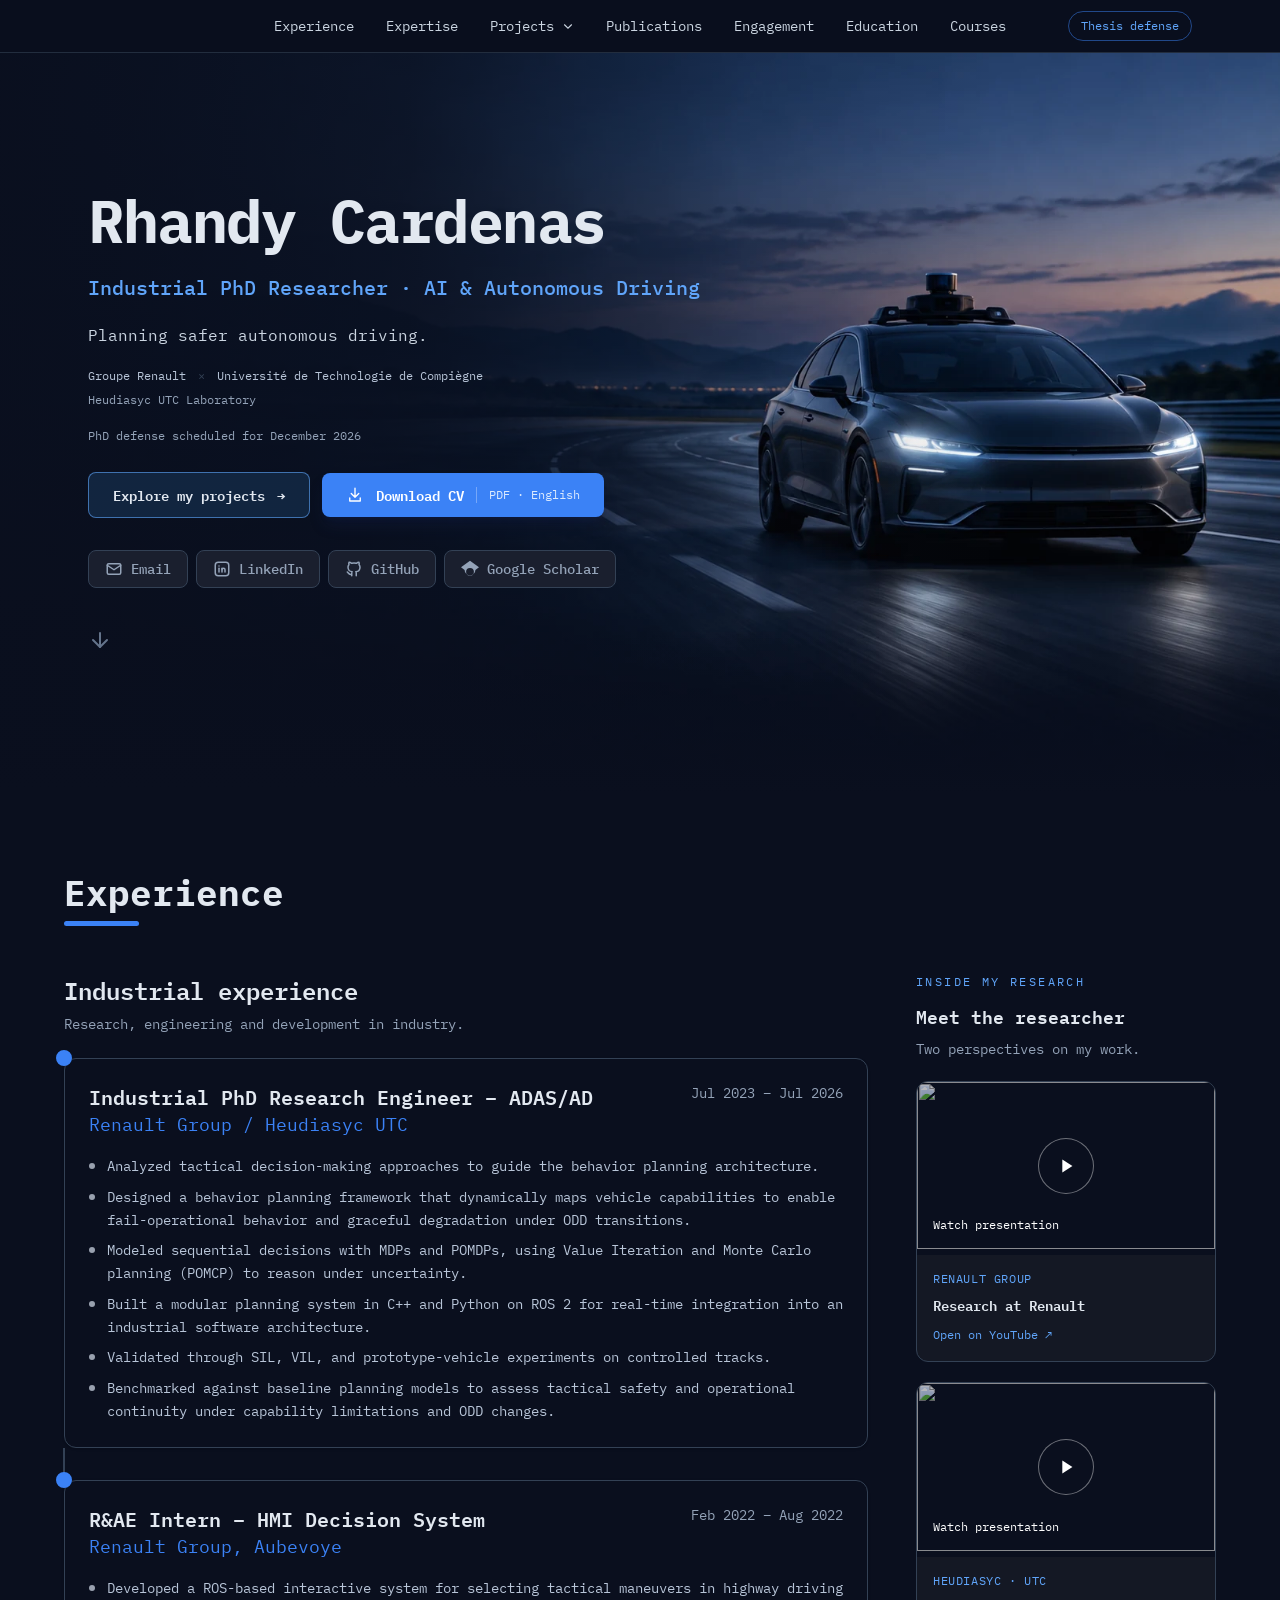
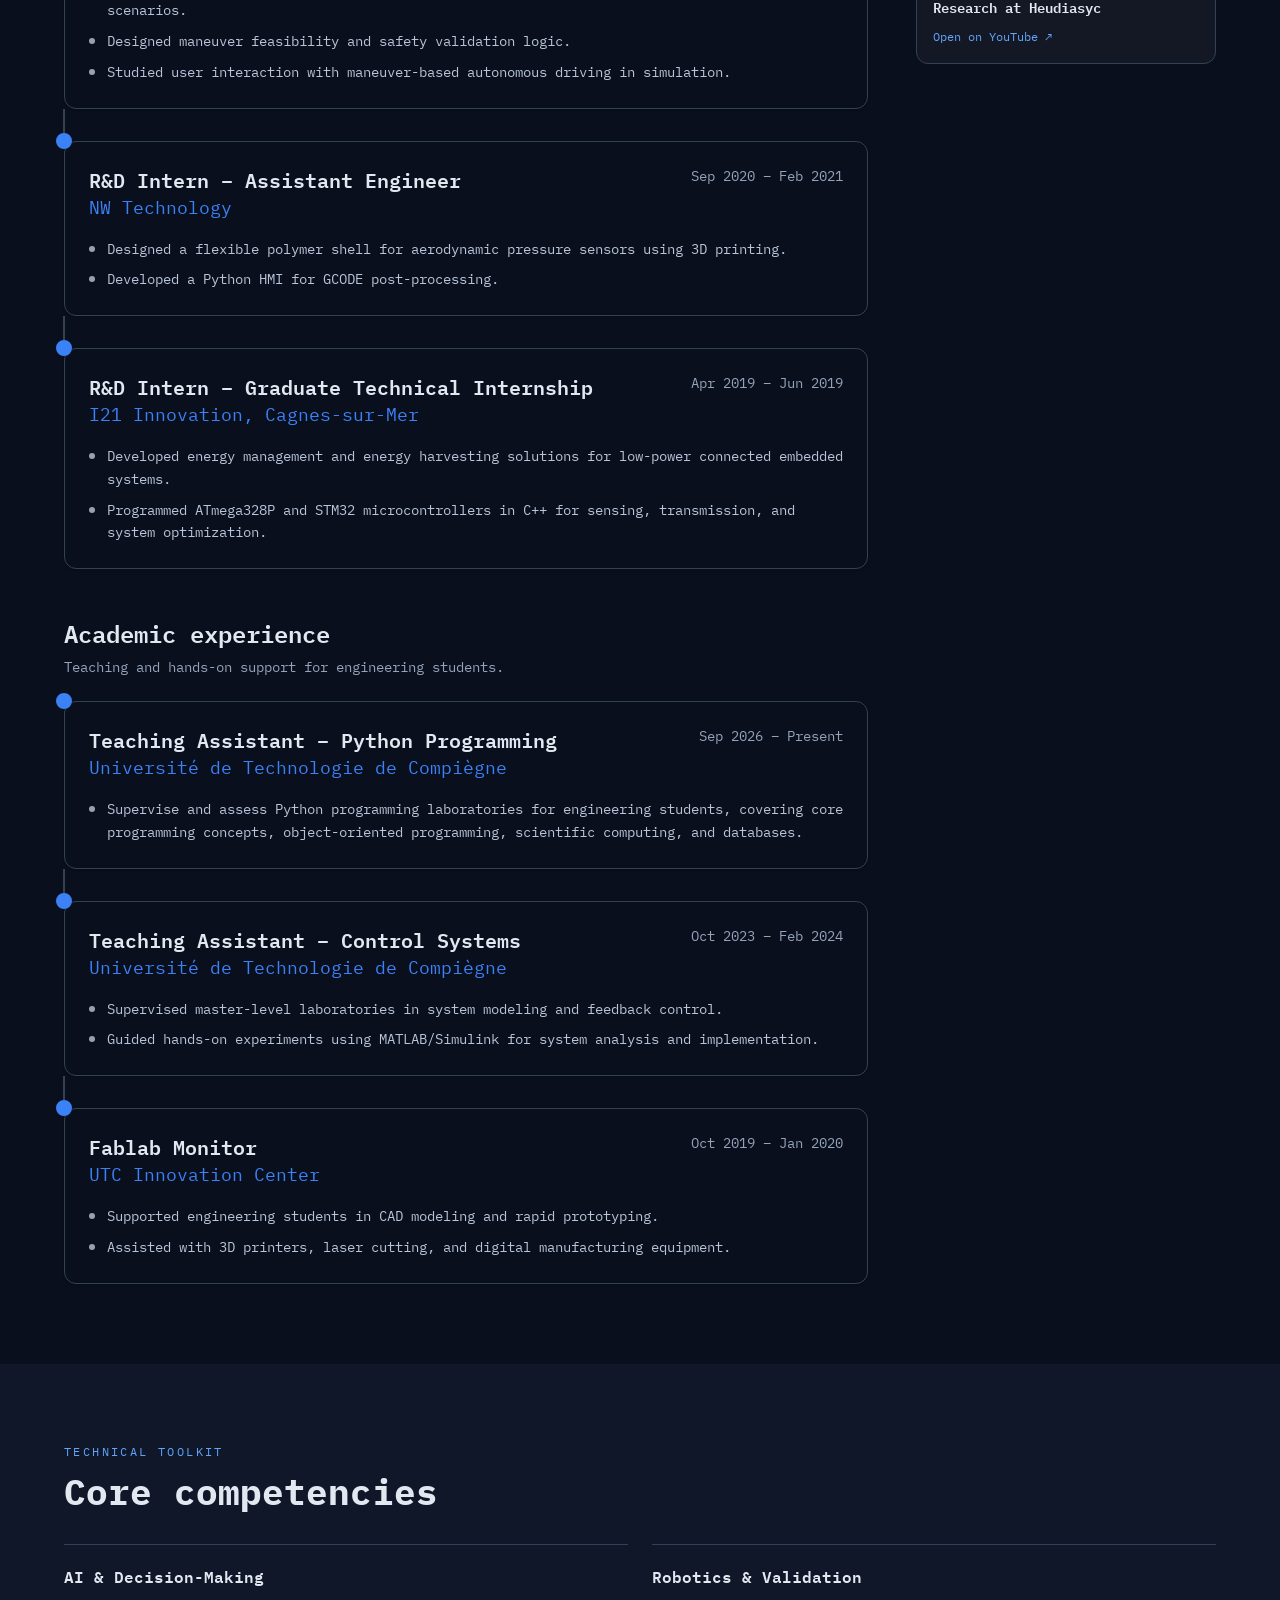
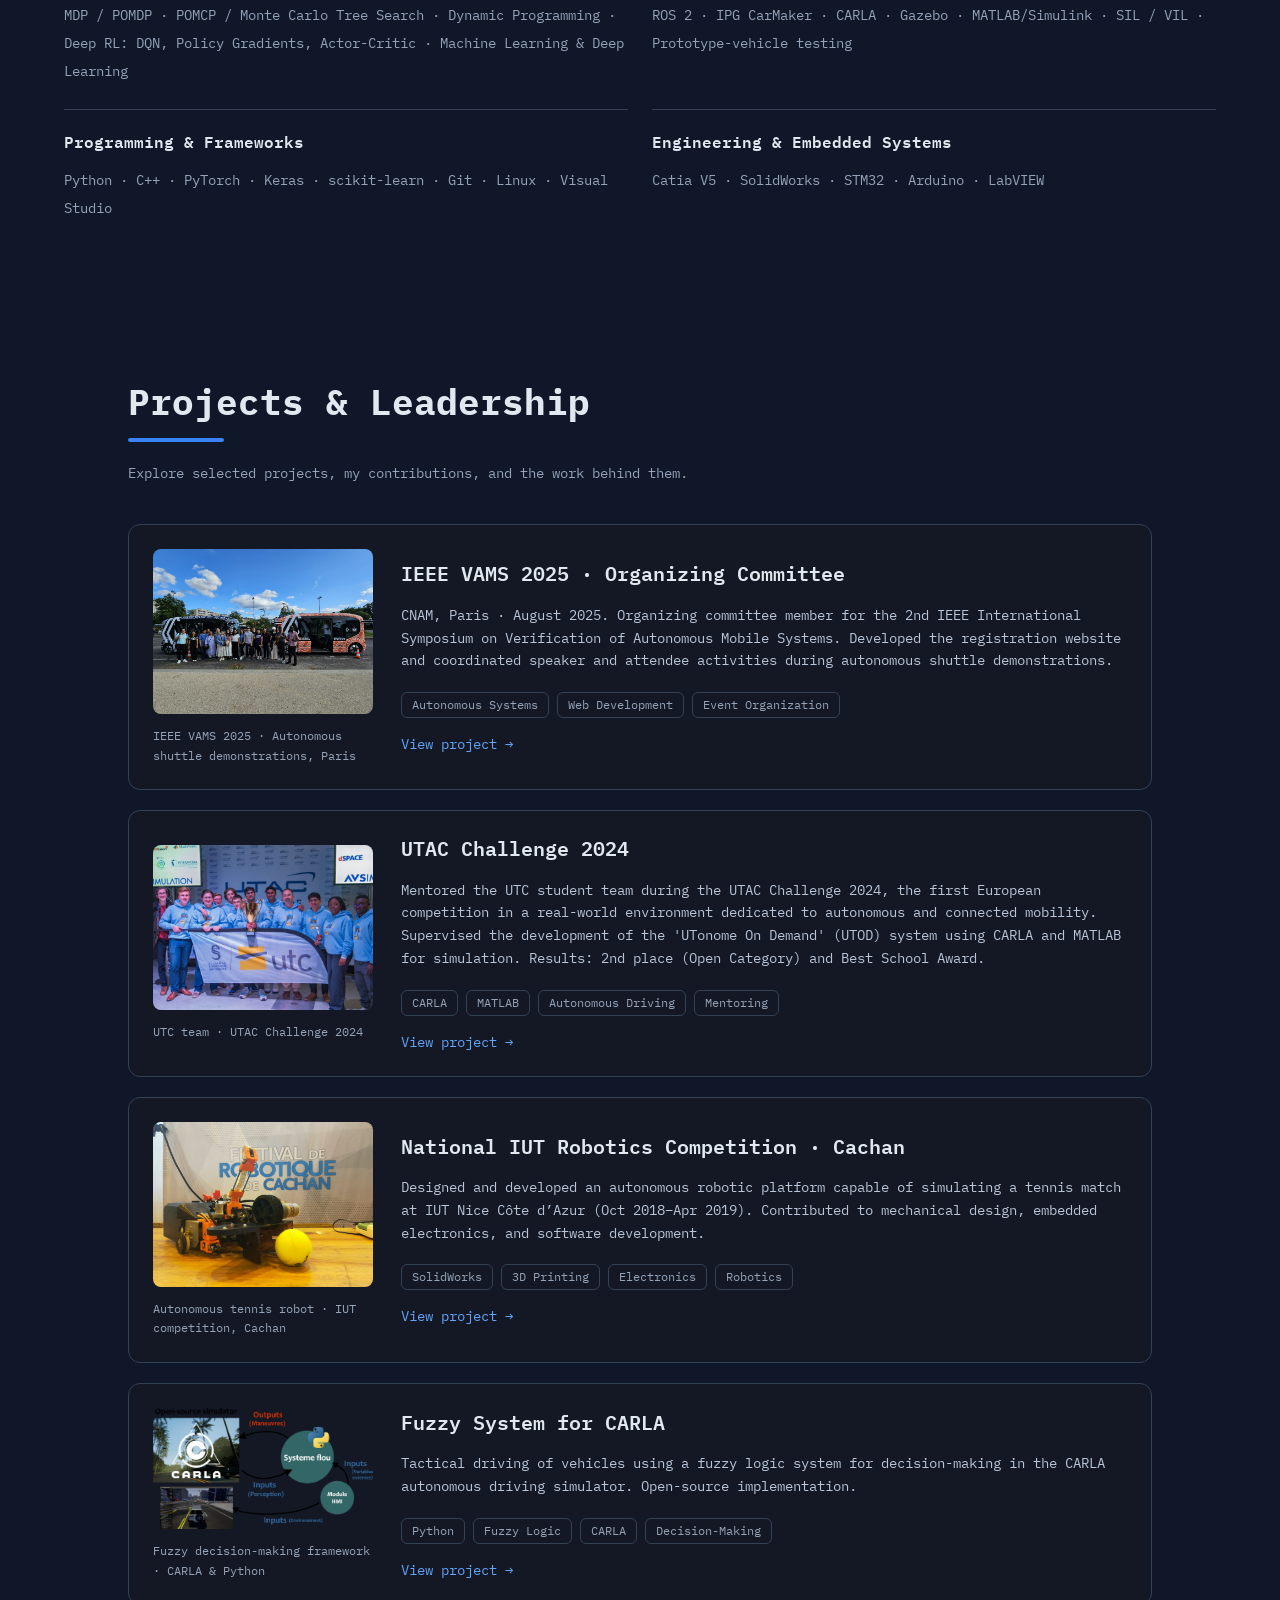
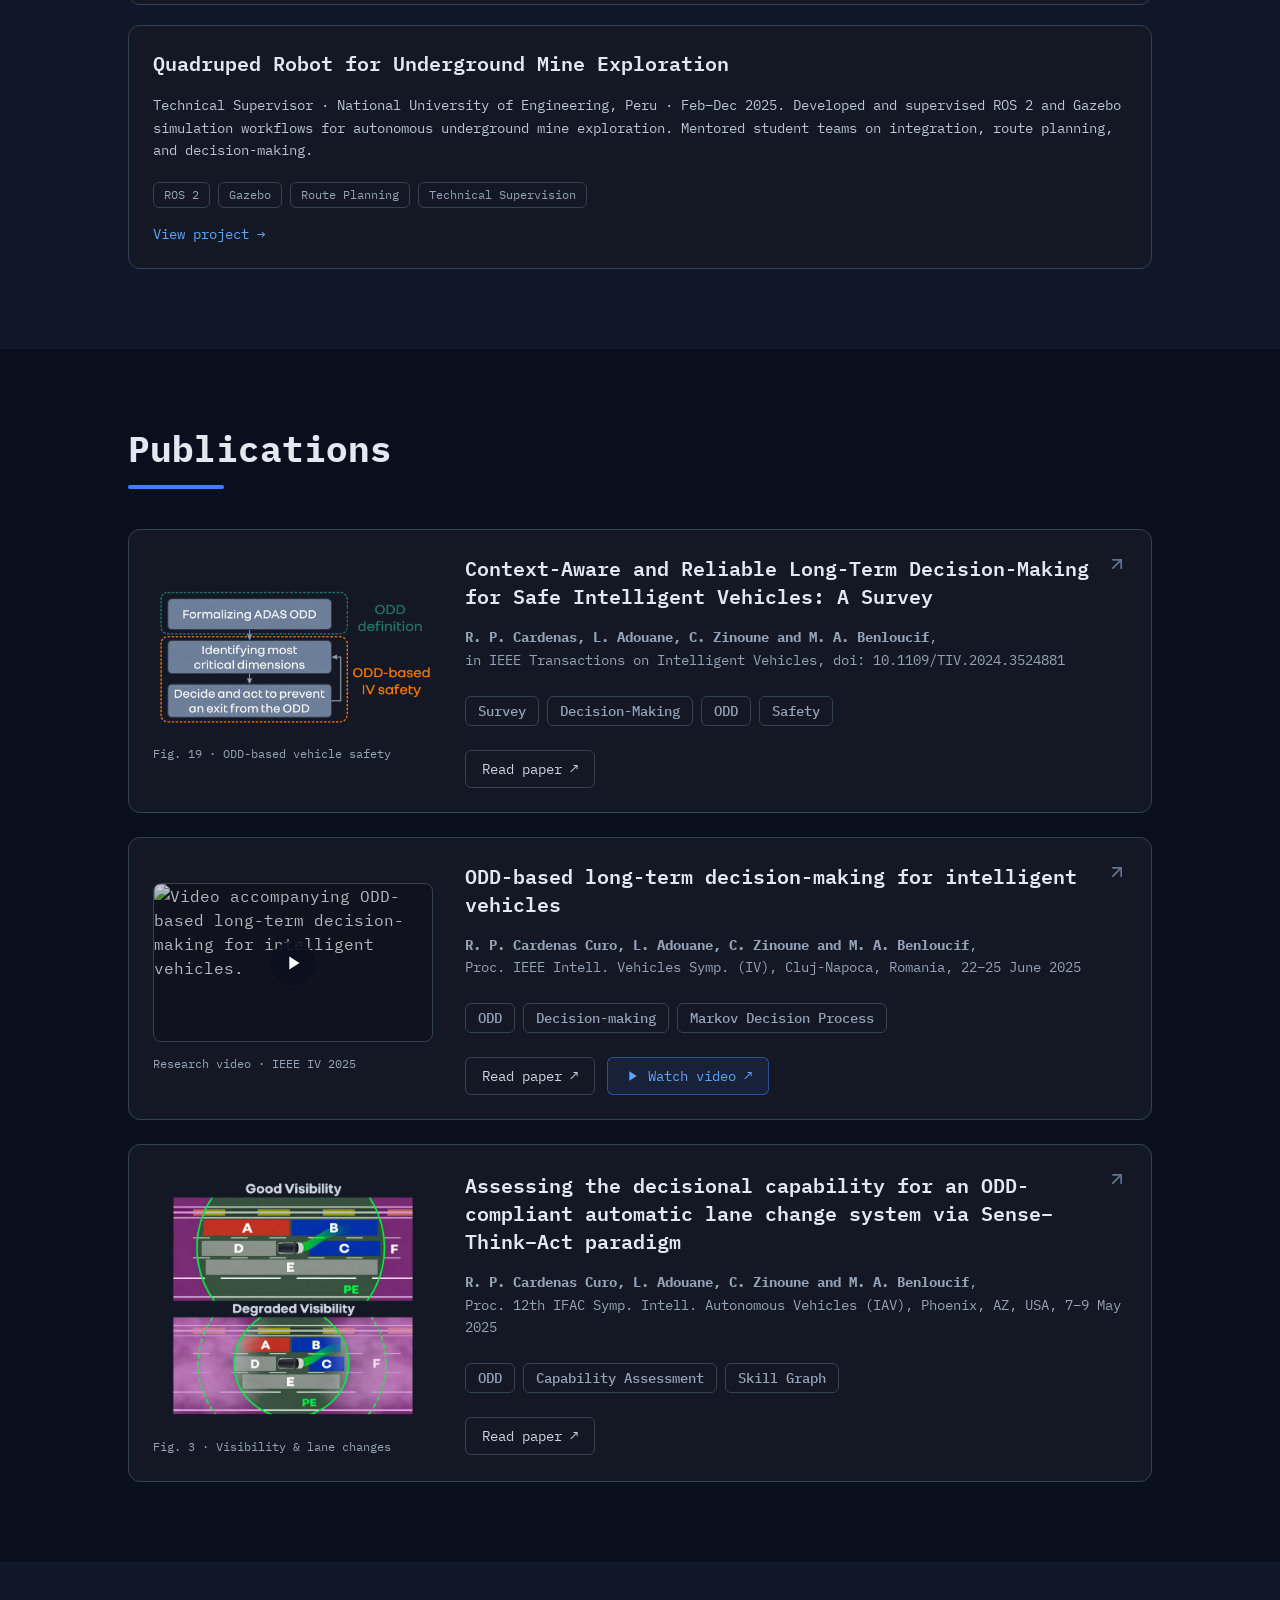
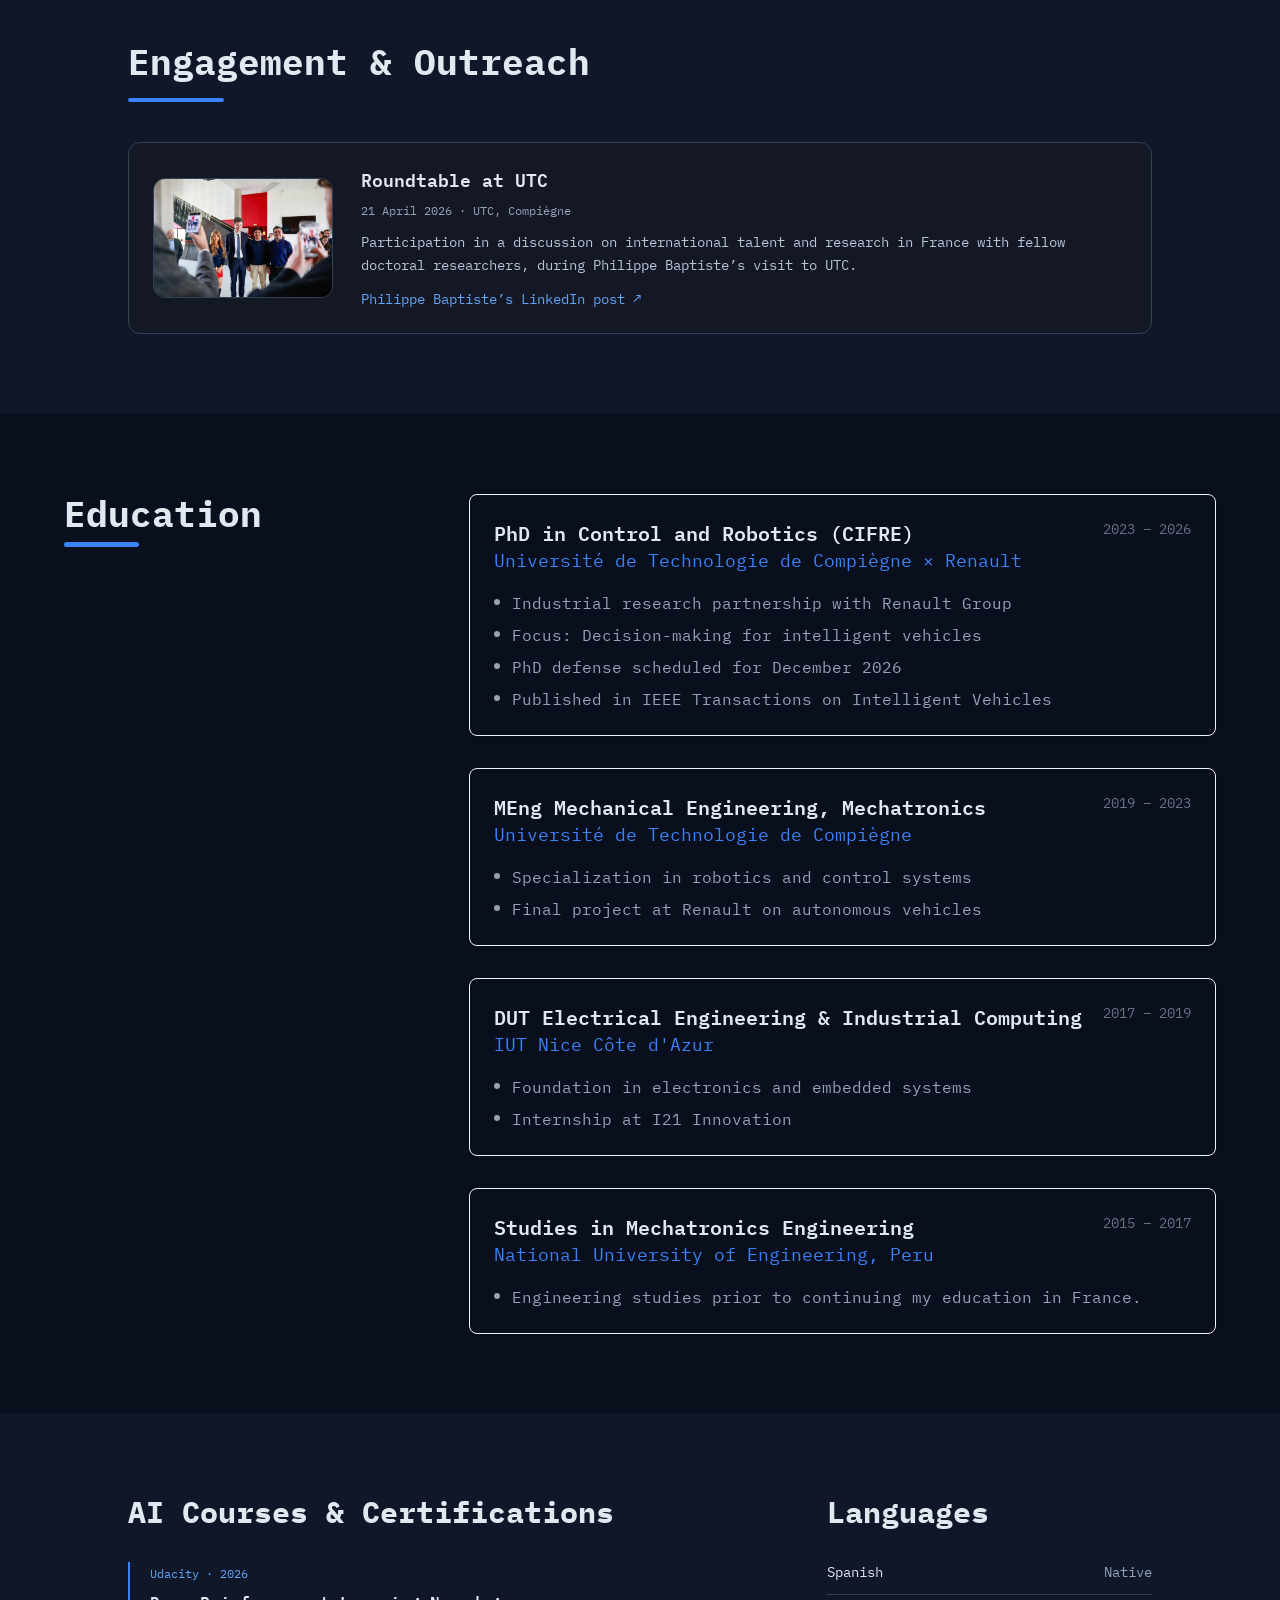
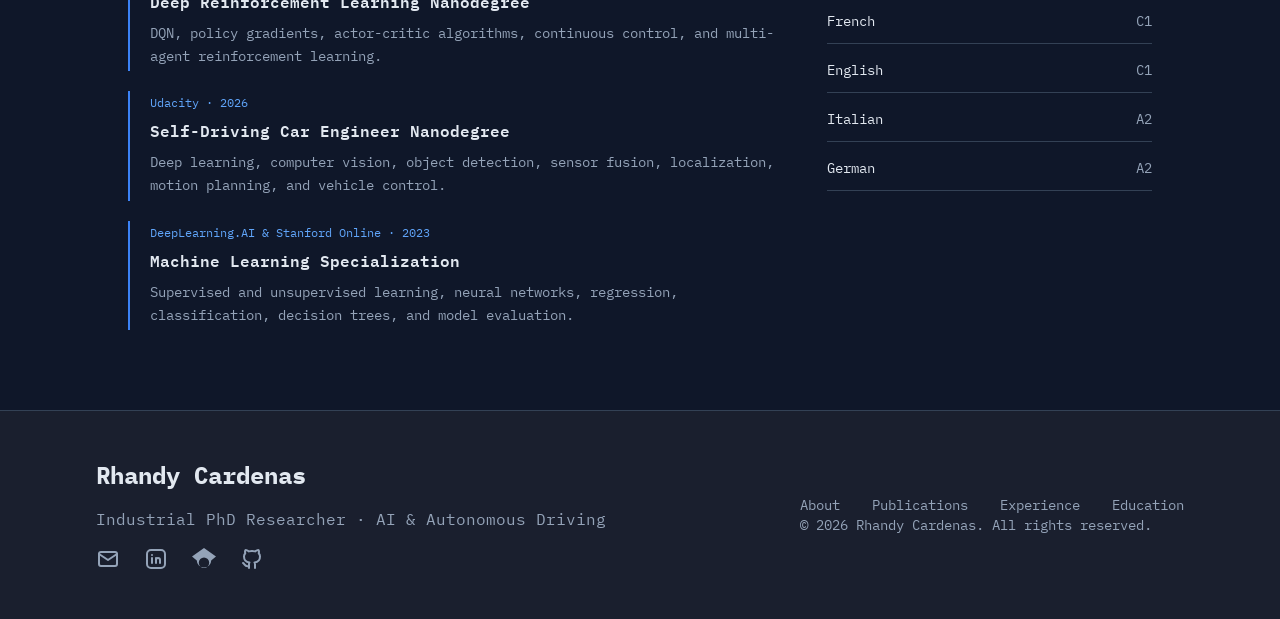
==== commit ae87938d: "deploy: ab60ba0a9acd7d7372eb3208cb6c8dd7747021f9" ====
--- a/index.html
+++ b/index.html
@@ -1,6 +1,6 @@
-<!DOCTYPE html><html lang="en" class="dark"> <head><meta charset="utf-8"><link rel="icon" type="image/png" sizes="192x192" href="/favicon.png"><link rel="shortcut icon" href="/favicon.ico"><meta name="viewport" content="width=device-width"><meta name="generator" content="Astro v5.12.3"><meta name="description" content="Industrial PhD researcher specializing in autonomous-driving decision-making, planning under uncertainty, and safe autonomous systems at Renault Group and UTC/Heudiasyc."><link rel="preconnect" href="https://fonts.googleapis.com"><link rel="preconnect" href="https://fonts.gstatic.com" crossorigin><link href="https://fonts.googleapis.com/css2?family=IBM+Plex+Mono:ital,wght@0,100;0,200;0,300;0,400;0,500;0,600;0,700;1,100;1,200;1,300;1,400;1,500;1,600;1,700&display=swap" rel="stylesheet"><title>Rhandy Cardenas - Industrial PhD Researcher · AI &amp; Autonomous Driving</title><link rel="stylesheet" href="/_astro/index.BWsrIDzF.css">
+<!DOCTYPE html><html lang="en" class="dark"> <head><meta charset="utf-8"><link rel="icon" type="image/png" sizes="192x192" href="/favicon.png"><link rel="shortcut icon" href="/favicon.ico"><meta name="viewport" content="width=device-width"><meta name="generator" content="Astro v5.12.3"><meta name="description" content="Industrial PhD researcher specializing in autonomous-driving decision-making, planning under uncertainty, and safe autonomous systems at Renault Group and UTC/Heudiasyc."><link rel="preconnect" href="https://fonts.googleapis.com"><link rel="preconnect" href="https://fonts.gstatic.com" crossorigin><link href="https://fonts.googleapis.com/css2?family=IBM+Plex+Mono:ital,wght@0,100;0,200;0,300;0,400;0,500;0,600;0,700;1,100;1,200;1,300;1,400;1,500;1,600;1,700&display=swap" rel="stylesheet"><title>Rhandy Cardenas - Industrial PhD Researcher · AI &amp; Autonomous Driving</title><link rel="stylesheet" href="/_astro/defense.BKuAZ5ej.css">
 <style>.hero-background[data-astro-cid-bbe6dxrz]{position:absolute;inset:0;width:100%;height:100%;object-fit:cover;object-position:70% center;opacity:.65}.hero-shade[data-astro-cid-bbe6dxrz]{background:linear-gradient(180deg,#0a0f1e66,#0a0f1eaa 65%,#0a0f1e)}.hero-actions[data-astro-cid-bbe6dxrz]>div{padding-top:0}.typewriter[data-astro-cid-bbe6dxrz]{display:inline-block;max-width:100%;animation:type-line 1.8s steps(34,end) .25s both}@keyframes type-line{0%{clip-path:inset(0 100% 0 0)}to{clip-path:inset(0 0 0 0)}}@media (prefers-reduced-motion: reduce){.typewriter[data-astro-cid-bbe6dxrz]{animation:none}}@media (min-width: 768px){.hero-copy[data-astro-cid-bbe6dxrz]{max-width:640px;margin-right:auto}}@media (min-width: 1024px){.hero[data-astro-cid-bbe6dxrz]{min-height:740px;display:flex;align-items:center}.hero-background[data-astro-cid-bbe6dxrz]{object-position:center;opacity:1}.hero-shade[data-astro-cid-bbe6dxrz]{background:linear-gradient(0deg,#0a0f1e,transparent 22%),linear-gradient(90deg,#0a0f1ef5 0%,#0a0f1ec9 32%,#0a0f1e33 58%,transparent 78%)}.hero-copy[data-astro-cid-bbe6dxrz]{width:56%;max-width:640px}}
-</style></head> <body> <header id="header" class="sticky top-0 z-50 border-b border-[#334155]/60 bg-[#0a0f1e]/95 backdrop-blur-md" data-astro-cid-3ef6ksr2> <nav aria-label="Main navigation" class="relative max-w-6xl mx-auto px-6 py-4" data-astro-cid-3ef6ksr2> <ul class="flex flex-wrap items-center justify-center gap-x-5 gap-y-3 md:gap-x-8 text-xs md:text-sm" data-astro-cid-3ef6ksr2> <li data-astro-cid-3ef6ksr2><a href="#experience" class="text-[#cbd5e1] hover:text-[#60a5fa] transition-colors" data-astro-cid-3ef6ksr2>Experience</a></li><li data-astro-cid-3ef6ksr2><a href="#about" class="text-[#cbd5e1] hover:text-[#60a5fa] transition-colors" data-astro-cid-3ef6ksr2>Expertise</a></li><li data-astro-cid-3ef6ksr2><details data-project-menu class="project-menu" data-astro-cid-3ef6ksr2> <summary class="flex cursor-pointer list-none items-center gap-2 text-[#cbd5e1] hover:text-[#60a5fa] focus-visible:outline-2 focus-visible:outline-[#60a5fa] [&::-webkit-details-marker]:hidden" data-astro-cid-3ef6ksr2>Projects <svg class="project-chevron" aria-hidden="true" width="12" height="12" viewBox="0 0 16 16" fill="none" data-astro-cid-3ef6ksr2><path d="m3 6 5 5 5-5" stroke="currentColor" stroke-width="1.5" data-astro-cid-3ef6ksr2></path></svg></summary> <div class="project-panel" data-astro-cid-3ef6ksr2> <a href="#academic-projects" class="project-overview" data-astro-cid-3ef6ksr2>Explore all projects <span aria-hidden="true" data-astro-cid-3ef6ksr2>→</span></a> <ul class="project-list" data-astro-cid-3ef6ksr2><li data-astro-cid-3ef6ksr2><a href="/projects/quadruped-mine-exploration/" class="project-option" data-astro-cid-3ef6ksr2><span data-astro-cid-3ef6ksr2><span class="project-name" data-astro-cid-3ef6ksr2>Quadruped Robot for Underground Mine Exploration</span><span class="project-category" data-astro-cid-3ef6ksr2>Robotics · Technical supervision</span></span><span class="project-arrow" aria-hidden="true" data-astro-cid-3ef6ksr2>↗</span></a></li><li data-astro-cid-3ef6ksr2><a href="/projects/iut-cachan-robotics/" class="project-option" data-astro-cid-3ef6ksr2><span data-astro-cid-3ef6ksr2><span class="project-name" data-astro-cid-3ef6ksr2>National IUT Robotics Competition · Cachan</span><span class="project-category" data-astro-cid-3ef6ksr2>Robotics · Embedded systems</span></span><span class="project-arrow" aria-hidden="true" data-astro-cid-3ef6ksr2>↗</span></a></li><li data-astro-cid-3ef6ksr2><a href="/projects/utac-challenge-2024/" class="project-option" data-astro-cid-3ef6ksr2><span data-astro-cid-3ef6ksr2><span class="project-name" data-astro-cid-3ef6ksr2>UTAC Challenge 2024</span><span class="project-category" data-astro-cid-3ef6ksr2>Autonomous driving · Mentoring</span></span><span class="project-arrow" aria-hidden="true" data-astro-cid-3ef6ksr2>↗</span></a></li><li data-astro-cid-3ef6ksr2><a href="/projects/fuzzy-system-carla/" class="project-option" data-astro-cid-3ef6ksr2><span data-astro-cid-3ef6ksr2><span class="project-name" data-astro-cid-3ef6ksr2>Fuzzy System for CARLA</span><span class="project-category" data-astro-cid-3ef6ksr2>Decision-making · Open source</span></span><span class="project-arrow" aria-hidden="true" data-astro-cid-3ef6ksr2>↗</span></a></li><li data-astro-cid-3ef6ksr2><a href="/projects/ieee-vams-2025/" class="project-option" data-astro-cid-3ef6ksr2><span data-astro-cid-3ef6ksr2><span class="project-name" data-astro-cid-3ef6ksr2>IEEE VAMS 2025 · Organizing Committee</span><span class="project-category" data-astro-cid-3ef6ksr2>Autonomous systems · Community</span></span><span class="project-arrow" aria-hidden="true" data-astro-cid-3ef6ksr2>↗</span></a></li></ul> </div> </details></li><li data-astro-cid-3ef6ksr2><a href="#publications" class="text-[#cbd5e1] hover:text-[#60a5fa] transition-colors" data-astro-cid-3ef6ksr2>Publications</a></li><li data-astro-cid-3ef6ksr2><a href="#engagement" class="text-[#cbd5e1] hover:text-[#60a5fa] transition-colors" data-astro-cid-3ef6ksr2>Engagement</a></li><li data-astro-cid-3ef6ksr2><a href="#education" class="text-[#cbd5e1] hover:text-[#60a5fa] transition-colors" data-astro-cid-3ef6ksr2>Education</a></li><li data-astro-cid-3ef6ksr2><a href="#credentials" class="text-[#cbd5e1] hover:text-[#60a5fa] transition-colors" data-astro-cid-3ef6ksr2>Courses</a></li> </ul> </nav> </header>  <script type="module">const e=document.querySelector("[data-project-menu]");if(e){const o=()=>{const t=e.querySelector(".project-panel");if(!e.open||!t)return;const n=e.getBoundingClientRect(),a=Math.max(16,Math.min(n.left,document.documentElement.clientWidth-t.offsetWidth-16));e.style.setProperty("--panel-offset",`${a-n.left}px`),t.style.maxHeight=`${Math.max(80,Math.min(window.innerHeight*.7,window.innerHeight-n.bottom-32))}px`};e.addEventListener("toggle",o),window.addEventListener("resize",o),document.addEventListener("click",t=>{t.target instanceof Node&&!e.contains(t.target)&&(e.open=!1),t.target instanceof Element&&t.target.closest("[data-project-menu] a")&&(e.open=!1)}),document.addEventListener("keydown",t=>{t.key==="Escape"&&e.open&&(e.open=!1,e.querySelector("summary")?.focus())}),e.addEventListener("focusout",()=>{requestAnimationFrame(()=>{e.contains(document.activeElement)||(e.open=!1)})})}</script> <main> <section id="hero" class="hero relative isolate bg-[#0a0f1e] overflow-hidden" aria-labelledby="hero-name" data-astro-cid-bbe6dxrz> <img src="/images/hero/autonomous-driving-concept.webp" alt="" aria-hidden="true" width="1672" height="941" fetchpriority="high" class="hero-background" data-astro-cid-bbe6dxrz> <div class="hero-shade absolute inset-0" aria-hidden="true" data-astro-cid-bbe6dxrz></div> <div class="relative max-w-6xl mx-auto px-6 py-14 md:py-20 lg:py-24 w-full" data-astro-cid-bbe6dxrz> <div class="hero-copy text-center md:text-left space-y-5" data-astro-cid-bbe6dxrz> <!-- Name --> <h1 id="hero-name" class="text-4xl md:text-5xl lg:text-6xl font-bold text-[#e2e8f0] tracking-tight leading-[1.1]" data-astro-cid-bbe6dxrz> Rhandy Cardenas </h1> <!-- Title --> <p class="text-lg md:text-xl text-[#60a5fa] font-medium" data-astro-cid-bbe6dxrz> Industrial PhD Researcher · AI &amp; Autonomous Driving </p> <p class="text-sm md:text-base leading-relaxed text-[#cbd5e1]" data-astro-cid-bbe6dxrz> <span class="sr-only" data-astro-cid-bbe6dxrz>Planning safer autonomous driving.</span> <span class="typewriter" aria-hidden="true" data-astro-cid-bbe6dxrz>Planning safer autonomous driving.</span> </p> <!-- Affiliation --> <div class="flex flex-col items-center md:items-start gap-2 text-[#b8c5d8]" data-astro-cid-bbe6dxrz> <div class="flex flex-wrap justify-center md:justify-start items-center gap-3 text-xs" data-astro-cid-bbe6dxrz> <span data-astro-cid-bbe6dxrz>Groupe Renault</span> <span class="text-[#334155]" data-astro-cid-bbe6dxrz>×</span> <span data-astro-cid-bbe6dxrz>Université de Technologie de Compiègne</span> </div> <div class="text-xs text-[#94a3b8]" data-astro-cid-bbe6dxrz>
+</style></head> <body> <header id="header" class="sticky top-0 z-50 border-b border-[#334155]/60 bg-[#0a0f1e]/95 backdrop-blur-md" data-astro-cid-3ef6ksr2> <nav aria-label="Main navigation" class="relative max-w-6xl mx-auto px-6 py-4" data-astro-cid-3ef6ksr2> <ul class="flex flex-wrap items-center justify-center gap-x-5 gap-y-3 md:gap-x-8 text-xs md:text-sm" data-astro-cid-3ef6ksr2> <li data-astro-cid-3ef6ksr2><a href="#experience" class="text-[#cbd5e1] hover:text-[#60a5fa] transition-colors" data-astro-cid-3ef6ksr2>Experience</a></li><li data-astro-cid-3ef6ksr2><a href="#about" class="text-[#cbd5e1] hover:text-[#60a5fa] transition-colors" data-astro-cid-3ef6ksr2>Expertise</a></li><li data-astro-cid-3ef6ksr2><details data-project-menu class="project-menu" data-astro-cid-3ef6ksr2> <summary class="flex cursor-pointer list-none items-center gap-2 text-[#cbd5e1] hover:text-[#60a5fa] focus-visible:outline-2 focus-visible:outline-[#60a5fa] [&::-webkit-details-marker]:hidden" data-astro-cid-3ef6ksr2>Projects <svg class="project-chevron" aria-hidden="true" width="12" height="12" viewBox="0 0 16 16" fill="none" data-astro-cid-3ef6ksr2><path d="m3 6 5 5 5-5" stroke="currentColor" stroke-width="1.5" data-astro-cid-3ef6ksr2></path></svg></summary> <div class="project-panel" data-astro-cid-3ef6ksr2> <a href="#academic-projects" class="project-overview" data-astro-cid-3ef6ksr2>Explore all projects <span aria-hidden="true" data-astro-cid-3ef6ksr2>→</span></a> <ul class="project-list" data-astro-cid-3ef6ksr2><li data-astro-cid-3ef6ksr2><a href="/projects/quadruped-mine-exploration/" class="project-option" data-astro-cid-3ef6ksr2><span data-astro-cid-3ef6ksr2><span class="project-name" data-astro-cid-3ef6ksr2>Quadruped Robot for Underground Mine Exploration</span><span class="project-category" data-astro-cid-3ef6ksr2>Robotics · Technical supervision</span></span><span class="project-arrow" aria-hidden="true" data-astro-cid-3ef6ksr2>↗</span></a></li><li data-astro-cid-3ef6ksr2><a href="/projects/iut-cachan-robotics/" class="project-option" data-astro-cid-3ef6ksr2><span data-astro-cid-3ef6ksr2><span class="project-name" data-astro-cid-3ef6ksr2>National IUT Robotics Competition · Cachan</span><span class="project-category" data-astro-cid-3ef6ksr2>Robotics · Embedded systems</span></span><span class="project-arrow" aria-hidden="true" data-astro-cid-3ef6ksr2>↗</span></a></li><li data-astro-cid-3ef6ksr2><a href="/projects/utac-challenge-2024/" class="project-option" data-astro-cid-3ef6ksr2><span data-astro-cid-3ef6ksr2><span class="project-name" data-astro-cid-3ef6ksr2>UTAC Challenge 2024</span><span class="project-category" data-astro-cid-3ef6ksr2>Autonomous driving · Mentoring</span></span><span class="project-arrow" aria-hidden="true" data-astro-cid-3ef6ksr2>↗</span></a></li><li data-astro-cid-3ef6ksr2><a href="/projects/fuzzy-system-carla/" class="project-option" data-astro-cid-3ef6ksr2><span data-astro-cid-3ef6ksr2><span class="project-name" data-astro-cid-3ef6ksr2>Fuzzy System for CARLA</span><span class="project-category" data-astro-cid-3ef6ksr2>Decision-making · Open source</span></span><span class="project-arrow" aria-hidden="true" data-astro-cid-3ef6ksr2>↗</span></a></li><li data-astro-cid-3ef6ksr2><a href="/projects/ieee-vams-2025/" class="project-option" data-astro-cid-3ef6ksr2><span data-astro-cid-3ef6ksr2><span class="project-name" data-astro-cid-3ef6ksr2>IEEE VAMS 2025 · Organizing Committee</span><span class="project-category" data-astro-cid-3ef6ksr2>Autonomous systems · Community</span></span><span class="project-arrow" aria-hidden="true" data-astro-cid-3ef6ksr2>↗</span></a></li></ul> </div> </details></li><li data-astro-cid-3ef6ksr2><a href="#publications" class="text-[#cbd5e1] hover:text-[#60a5fa] transition-colors" data-astro-cid-3ef6ksr2>Publications</a></li><li data-astro-cid-3ef6ksr2><a href="#engagement" class="text-[#cbd5e1] hover:text-[#60a5fa] transition-colors" data-astro-cid-3ef6ksr2>Engagement</a></li><li data-astro-cid-3ef6ksr2><a href="#education" class="text-[#cbd5e1] hover:text-[#60a5fa] transition-colors" data-astro-cid-3ef6ksr2>Education</a></li><li data-astro-cid-3ef6ksr2><a href="#credentials" class="text-[#cbd5e1] hover:text-[#60a5fa] transition-colors" data-astro-cid-3ef6ksr2>Courses</a></li> <li class="xl:hidden" data-astro-cid-3ef6ksr2><a href="/defense/" class="defense-tab inline-flex" data-astro-cid-3ef6ksr2>Thesis defense</a></li> </ul> <a href="/defense/" class="defense-tab defense-tab-corner hidden xl:inline-flex" data-astro-cid-3ef6ksr2>Thesis defense</a> </nav> </header>  <script type="module">const e=document.querySelector("[data-project-menu]");if(e){const o=()=>{const t=e.querySelector(".project-panel");if(!e.open||!t)return;const n=e.getBoundingClientRect(),a=Math.max(16,Math.min(n.left,document.documentElement.clientWidth-t.offsetWidth-16));e.style.setProperty("--panel-offset",`${a-n.left}px`),t.style.maxHeight=`${Math.max(80,Math.min(window.innerHeight*.7,window.innerHeight-n.bottom-32))}px`};e.addEventListener("toggle",o),window.addEventListener("resize",o),document.addEventListener("click",t=>{t.target instanceof Node&&!e.contains(t.target)&&(e.open=!1),t.target instanceof Element&&t.target.closest("[data-project-menu] a")&&(e.open=!1)}),document.addEventListener("keydown",t=>{t.key==="Escape"&&e.open&&(e.open=!1,e.querySelector("summary")?.focus())}),e.addEventListener("focusout",()=>{requestAnimationFrame(()=>{e.contains(document.activeElement)||(e.open=!1)})})}</script> <main> <section id="hero" class="hero relative isolate bg-[#0a0f1e] overflow-hidden" aria-labelledby="hero-name" data-astro-cid-bbe6dxrz> <img src="/images/hero/autonomous-driving-concept.webp" alt="" aria-hidden="true" width="1672" height="941" fetchpriority="high" class="hero-background" data-astro-cid-bbe6dxrz> <div class="hero-shade absolute inset-0" aria-hidden="true" data-astro-cid-bbe6dxrz></div> <div class="relative max-w-6xl mx-auto px-6 py-14 md:py-20 lg:py-24 w-full" data-astro-cid-bbe6dxrz> <div class="hero-copy text-center md:text-left space-y-5" data-astro-cid-bbe6dxrz> <!-- Name --> <h1 id="hero-name" class="text-4xl md:text-5xl lg:text-6xl font-bold text-[#e2e8f0] tracking-tight leading-[1.1]" data-astro-cid-bbe6dxrz> Rhandy Cardenas </h1> <!-- Title --> <p class="text-lg md:text-xl text-[#60a5fa] font-medium" data-astro-cid-bbe6dxrz> Industrial PhD Researcher · AI &amp; Autonomous Driving </p> <p class="text-sm md:text-base leading-relaxed text-[#cbd5e1]" data-astro-cid-bbe6dxrz> <span class="sr-only" data-astro-cid-bbe6dxrz>Planning safer autonomous driving.</span> <span class="typewriter" aria-hidden="true" data-astro-cid-bbe6dxrz>Planning safer autonomous driving.</span> </p> <!-- Affiliation --> <div class="flex flex-col items-center md:items-start gap-2 text-[#b8c5d8]" data-astro-cid-bbe6dxrz> <div class="flex flex-wrap justify-center md:justify-start items-center gap-3 text-xs" data-astro-cid-bbe6dxrz> <span data-astro-cid-bbe6dxrz>Groupe Renault</span> <span class="text-[#334155]" data-astro-cid-bbe6dxrz>×</span> <span data-astro-cid-bbe6dxrz>Université de Technologie de Compiègne</span> </div> <div class="text-xs text-[#94a3b8]" data-astro-cid-bbe6dxrz>
 Heudiasyc UTC Laboratory
 </div> </div> <p class="text-xs text-[#94a3b8]" data-astro-cid-bbe6dxrz>PhD defense scheduled for December 2026</p> <div class="hero-actions flex flex-wrap items-center justify-center md:justify-start gap-3 pt-2" data-astro-cid-bbe6dxrz> <a href="#academic-projects" class="inline-flex items-center justify-center gap-3 rounded-lg border border-[#60a5fa]/60 bg-[#142b48]/80 px-6 py-3 text-sm font-semibold text-[#e2e8f0] hover:bg-[#23466a] transition-colors focus-visible:outline-2 focus-visible:outline-offset-4 focus-visible:outline-[#60a5fa]" data-astro-cid-bbe6dxrz>Explore my projects <span aria-hidden="true" data-astro-cid-bbe6dxrz>→</span></a> <div class="pt-3"> <a id="download-cv" href="/documents/Rhandy-Cardenas-CV.pdf" download="Rhandy-Cardenas-CV.pdf" data-notification-endpoint="https://formsubmit.co/ajax/rhandy.cardenas-curo@hds.utc.fr" class="inline-flex items-center justify-center gap-3 rounded-lg bg-[#3b82f6] px-6 py-3 text-sm font-semibold text-white shadow-lg shadow-blue-950/30 transition-colors hover:bg-[#2563eb] focus-visible:outline-2 focus-visible:outline-offset-4 focus-visible:outline-[#60a5fa]"> <svg aria-hidden="true" width="18" height="18" viewBox="0 0 24 24" fill="none" stroke="currentColor" stroke-width="1.8" stroke-linecap="round" stroke-linejoin="round"> <path d="M12 3v12m-5-5 5 5 5-5M5 16v4h14v-4"></path> </svg>
 Download CV
--- a/_astro/defense.BKuAZ5ej.css
+++ b/_astro/defense.BKuAZ5ej.css
@@ -0,0 +1 @@
+.defense-tab[data-astro-cid-3ef6ksr2]{align-items:center;padding:5px 12px;border:1px solid #3b82f680;border-radius:999px;color:#60a5fa;font-size:12px;white-space:nowrap;transition:background .16s ease,border-color .16s ease,color .16s ease}.defense-tab[data-astro-cid-3ef6ksr2]:hover,.defense-tab[data-astro-cid-3ef6ksr2]:focus-visible{background:#3b82f61a;border-color:#60a5fa;color:#93c5fd;outline:none}.defense-tab[data-astro-cid-3ef6ksr2][aria-current=page]{background:#2563eb;border-color:#2563eb;color:#fff}.defense-tab-corner[data-astro-cid-3ef6ksr2]{position:absolute;right:24px;top:50%;transform:translateY(-50%)}.project-menu[data-astro-cid-3ef6ksr2]{position:relative}.project-chevron[data-astro-cid-3ef6ksr2]{transition:transform .18s ease}.project-menu[data-astro-cid-3ef6ksr2][open] .project-chevron[data-astro-cid-3ef6ksr2]{transform:rotate(180deg)}.project-menu[data-astro-cid-3ef6ksr2][open] summary[data-astro-cid-3ef6ksr2]{color:#60a5fa}.project-panel[data-astro-cid-3ef6ksr2]{position:absolute;top:calc(100% + 16px);left:var(--panel-offset, 0px);width:min(24rem,calc(100vw - 2rem));max-height:min(70vh,36rem);overflow-y:auto;padding:12px;border:1px solid #334155;border-radius:18px;background:linear-gradient(145deg,#182238,#101827);box-shadow:0 24px 64px #0009,0 0 30px #3b82f60d;transform-origin:top left}.project-menu[data-astro-cid-3ef6ksr2][open] .project-panel[data-astro-cid-3ef6ksr2]{animation:reveal-projects .2s ease-out}.project-overview[data-astro-cid-3ef6ksr2]{display:flex;justify-content:space-between;padding:12px;color:#60a5fa;font-weight:600;border-radius:10px}.project-overview[data-astro-cid-3ef6ksr2]:hover,.project-overview[data-astro-cid-3ef6ksr2]:focus-visible{background:#3b82f61a}.project-list[data-astro-cid-3ef6ksr2]{border-top:1px solid #334155;margin-top:8px;padding:10px 3px 3px;display:grid;gap:5px}.project-option[data-astro-cid-3ef6ksr2]{display:flex;align-items:center;justify-content:space-between;gap:14px;padding:13px 12px;border:1px solid transparent;border-radius:12px;color:#cbd5e1;transition:transform .18s ease,background .18s ease,border-color .18s ease,box-shadow .18s ease}.project-name[data-astro-cid-3ef6ksr2]{display:block;line-height:1.5;font-weight:500}.project-category[data-astro-cid-3ef6ksr2]{display:block;margin-top:5px;font-size:10px;line-height:1.5;color:#94a3b8}.project-arrow[data-astro-cid-3ef6ksr2]{color:#60a5fa;opacity:0;transform:translate(-4px,4px);transition:opacity .18s ease,transform .18s ease}.project-option[data-astro-cid-3ef6ksr2]:hover,.project-option[data-astro-cid-3ef6ksr2]:focus-visible{transform:scale(1.025);background:#203453;border-color:#3b82f666;box-shadow:0 6px 18px #0003;color:#e2e8f0;outline:none}.project-option[data-astro-cid-3ef6ksr2]:hover .project-arrow[data-astro-cid-3ef6ksr2],.project-option[data-astro-cid-3ef6ksr2]:focus-visible .project-arrow[data-astro-cid-3ef6ksr2]{opacity:1;transform:translate(0)}.project-option[data-astro-cid-3ef6ksr2][aria-current=page]{background:#3b82f61a;border-color:#3b82f650}@keyframes reveal-projects{0%{opacity:0;transform:translateY(-8px) scale(.98)}to{opacity:1;transform:translateY(0) scale(1)}}@media (prefers-reduced-motion: reduce){.project-menu[data-astro-cid-3ef6ksr2][open] .project-panel[data-astro-cid-3ef6ksr2]{animation:none}.project-option[data-astro-cid-3ef6ksr2],.project-arrow[data-astro-cid-3ef6ksr2],.project-chevron[data-astro-cid-3ef6ksr2]{transition:none}.project-option[data-astro-cid-3ef6ksr2]:hover,.project-option[data-astro-cid-3ef6ksr2]:focus-visible{transform:none}}/*! tailwindcss v4.1.11 | MIT License | https://tailwindcss.com */@layer properties{@supports (((-webkit-hyphens:none)) and (not (margin-trim:inline))) or ((-moz-orient:inline) and (not (color:rgb(from red r g b)))){*,:before,:after,::backdrop{--tw-translate-x:0;--tw-translate-y:0;--tw-translate-z:0;--tw-rotate-x:initial;--tw-rotate-y:initial;--tw-rotate-z:initial;--tw-skew-x:initial;--tw-skew-y:initial;--tw-space-y-reverse:0;--tw-border-style:solid;--tw-leading:initial;--tw-font-weight:initial;--tw-tracking:initial;--tw-shadow:0 0 #0000;--tw-shadow-color:initial;--tw-shadow-alpha:100%;--tw-inset-shadow:0 0 #0000;--tw-inset-shadow-color:initial;--tw-inset-shadow-alpha:100%;--tw-ring-color:initial;--tw-ring-shadow:0 0 #0000;--tw-inset-ring-color:initial;--tw-inset-ring-shadow:0 0 #0000;--tw-ring-inset:initial;--tw-ring-offset-width:0px;--tw-ring-offset-color:#fff;--tw-ring-offset-shadow:0 0 #0000;--tw-outline-style:solid;--tw-backdrop-blur:initial;--tw-backdrop-brightness:initial;--tw-backdrop-contrast:initial;--tw-backdrop-grayscale:initial;--tw-backdrop-hue-rotate:initial;--tw-backdrop-invert:initial;--tw-backdrop-opacity:initial;--tw-backdrop-saturate:initial;--tw-backdrop-sepia:initial;--tw-duration:initial;--tw-content:""}}}@layer theme{:root,:host{--font-sans:ui-sans-serif,system-ui,sans-serif,"Apple Color Emoji","Segoe UI Emoji","Segoe UI Symbol","Noto Color Emoji";--font-mono:ui-monospace,SFMono-Regular,Menlo,Monaco,Consolas,"Liberation Mono","Courier New",monospace;--color-blue-100:oklch(93.2% .032 255.585);--color-blue-950:oklch(28.2% .091 267.935);--color-slate-200:oklch(92.9% .013 255.508);--color-slate-500:oklch(55.4% .046 257.417);--color-slate-700:oklch(37.2% .044 257.287);--color-slate-800:oklch(27.9% .041 260.031);--color-slate-900:oklch(20.8% .042 265.755);--color-gray-100:oklch(96.7% .003 264.542);--color-gray-400:oklch(70.7% .022 261.325);--color-gray-500:oklch(55.1% .027 264.364);--color-gray-800:oklch(27.8% .033 256.848);--color-black:#000;--color-white:#fff;--spacing:.25rem;--container-2xl:42rem;--container-3xl:48rem;--container-4xl:56rem;--container-5xl:64rem;--container-6xl:72rem;--text-xs:.75rem;--text-xs--line-height:calc(1/.75);--text-sm:.875rem;--text-sm--line-height:calc(1.25/.875);--text-base:1rem;--text-base--line-height: 1.5 ;--text-lg:1.125rem;--text-lg--line-height:calc(1.75/1.125);--text-xl:1.25rem;--text-xl--line-height:calc(1.75/1.25);--text-2xl:1.5rem;--text-2xl--line-height:calc(2/1.5);--text-3xl:1.875rem;--text-3xl--line-height: 1.2 ;--text-4xl:2.25rem;--text-4xl--line-height:calc(2.5/2.25);--text-5xl:3rem;--text-5xl--line-height:1;--text-6xl:3.75rem;--text-6xl--line-height:1;--font-weight-normal:400;--font-weight-medium:500;--font-weight-semibold:600;--font-weight-bold:700;--tracking-tight:-.025em;--tracking-wider:.05em;--tracking-widest:.1em;--leading-tight:1.25;--leading-snug:1.375;--leading-relaxed:1.625;--leading-loose:2;--radius-md:.375rem;--radius-lg:.5rem;--radius-xl:.75rem;--blur-md:12px;--aspect-video:16/9;--default-transition-duration:.15s;--default-transition-timing-function:cubic-bezier(.4,0,.2,1);--default-font-family:var(--font-sans);--default-mono-font-family:var(--font-mono)}}@layer base{*,:after,:before,::backdrop{box-sizing:border-box;border:0 solid;margin:0;padding:0}::file-selector-button{box-sizing:border-box;border:0 solid;margin:0;padding:0}html,:host{-webkit-text-size-adjust:100%;tab-size:4;line-height:1.5;font-family:var(--default-font-family,ui-sans-serif,system-ui,sans-serif,"Apple Color Emoji","Segoe UI Emoji","Segoe UI Symbol","Noto Color Emoji");font-feature-settings:var(--default-font-feature-settings,normal);font-variation-settings:var(--default-font-variation-settings,normal);-webkit-tap-highlight-color:transparent}hr{height:0;color:inherit;border-top-width:1px}abbr:where([title]){-webkit-text-decoration:underline dotted;text-decoration:underline dotted}h1,h2,h3,h4,h5,h6{font-size:inherit;font-weight:inherit}a{color:inherit;-webkit-text-decoration:inherit;text-decoration:inherit}b,strong{font-weight:bolder}code,kbd,samp,pre{font-family:var(--default-mono-font-family,ui-monospace,SFMono-Regular,Menlo,Monaco,Consolas,"Liberation Mono","Courier New",monospace);font-feature-settings:var(--default-mono-font-feature-settings,normal);font-variation-settings:var(--default-mono-font-variation-settings,normal);font-size:1em}small{font-size:80%}sub,sup{vertical-align:baseline;font-size:75%;line-height:0;position:relative}sub{bottom:-.25em}sup{top:-.5em}table{text-indent:0;border-color:inherit;border-collapse:collapse}:-moz-focusring{outline:auto}progress{vertical-align:baseline}summary{display:list-item}ol,ul,menu{list-style:none}img,svg,video,canvas,audio,iframe,embed,object{vertical-align:middle;display:block}img,video{max-width:100%;height:auto}button,input,select,optgroup,textarea{font:inherit;font-feature-settings:inherit;font-variation-settings:inherit;letter-spacing:inherit;color:inherit;opacity:1;background-color:#0000;border-radius:0}::file-selector-button{font:inherit;font-feature-settings:inherit;font-variation-settings:inherit;letter-spacing:inherit;color:inherit;opacity:1;background-color:#0000;border-radius:0}:where(select:is([multiple],[size])) optgroup{font-weight:bolder}:where(select:is([multiple],[size])) optgroup option{padding-inline-start:20px}::file-selector-button{margin-inline-end:4px}::placeholder{opacity:1}@supports (not ((-webkit-appearance:-apple-pay-button))) or (contain-intrinsic-size:1px){::placeholder{color:currentColor}@supports (color:color-mix(in lab,red,red)){::placeholder{color:color-mix(in oklab,currentcolor 50%,transparent)}}}textarea{resize:vertical}::-webkit-search-decoration{-webkit-appearance:none}::-webkit-date-and-time-value{min-height:1lh;text-align:inherit}::-webkit-datetime-edit{display:inline-flex}::-webkit-datetime-edit-fields-wrapper{padding:0}::-webkit-datetime-edit{padding-block:0}::-webkit-datetime-edit-year-field{padding-block:0}::-webkit-datetime-edit-month-field{padding-block:0}::-webkit-datetime-edit-day-field{padding-block:0}::-webkit-datetime-edit-hour-field{padding-block:0}::-webkit-datetime-edit-minute-field{padding-block:0}::-webkit-datetime-edit-second-field{padding-block:0}::-webkit-datetime-edit-millisecond-field{padding-block:0}::-webkit-datetime-edit-meridiem-field{padding-block:0}:-moz-ui-invalid{box-shadow:none}button,input:where([type=button],[type=reset],[type=submit]){appearance:button}::file-selector-button{appearance:button}::-webkit-inner-spin-button{height:auto}::-webkit-outer-spin-button{height:auto}[hidden]:where(:not([hidden=until-found])){display:none!important}}@layer components;@layer utilities{.sr-only{clip:rect(0,0,0,0);white-space:nowrap;border-width:0;width:1px;height:1px;margin:-1px;padding:0;position:absolute;overflow:hidden}.absolute{position:absolute}.relative{position:relative}.sticky{position:sticky}.inset-0{inset:calc(var(--spacing)*0)}.-top-2{top:calc(var(--spacing)*-2)}.top-0{top:calc(var(--spacing)*0)}.top-6{top:calc(var(--spacing)*6)}.right-6{right:calc(var(--spacing)*6)}.bottom-0{bottom:calc(var(--spacing)*0)}.bottom-4{bottom:calc(var(--spacing)*4)}.left-0{left:calc(var(--spacing)*0)}.left-4{left:calc(var(--spacing)*4)}.isolate{isolation:isolate}.-z-10{z-index:-10}.z-10{z-index:10}.z-20{z-index:20}.z-50{z-index:50}.mx-auto{margin-inline:auto}.mt-2{margin-top:calc(var(--spacing)*2)}.mt-3{margin-top:calc(var(--spacing)*3)}.mt-4{margin-top:calc(var(--spacing)*4)}.mt-5{margin-top:calc(var(--spacing)*5)}.mt-6{margin-top:calc(var(--spacing)*6)}.mt-10{margin-top:calc(var(--spacing)*10)}.mt-12{margin-top:calc(var(--spacing)*12)}.mt-16{margin-top:calc(var(--spacing)*16)}.mt-auto{margin-top:auto}.mr-3{margin-right:calc(var(--spacing)*3)}.mb-2{margin-bottom:calc(var(--spacing)*2)}.mb-3{margin-bottom:calc(var(--spacing)*3)}.mb-4{margin-bottom:calc(var(--spacing)*4)}.mb-5{margin-bottom:calc(var(--spacing)*5)}.mb-6{margin-bottom:calc(var(--spacing)*6)}.mb-8{margin-bottom:calc(var(--spacing)*8)}.mb-10{margin-bottom:calc(var(--spacing)*10)}.mb-12{margin-bottom:calc(var(--spacing)*12)}.block{display:block}.flex{display:flex}.grid{display:grid}.hidden{display:none}.inline-block{display:inline-block}.inline-flex{display:inline-flex}.table{display:table}.aspect-video{aspect-ratio:var(--aspect-video)}.h-1{height:calc(var(--spacing)*1)}.h-1\.5{height:calc(var(--spacing)*1.5)}.h-4{height:calc(var(--spacing)*4)}.h-6{height:calc(var(--spacing)*6)}.h-8{height:calc(var(--spacing)*8)}.h-11{height:calc(var(--spacing)*11)}.h-14{height:calc(var(--spacing)*14)}.h-24{height:calc(var(--spacing)*24)}.h-\[5px\]{height:5px}.h-auto{height:auto}.h-full{height:100%}.max-h-\[240px\]{max-height:240px}.max-h-\[560px\]{max-height:560px}.w-0\.5{width:calc(var(--spacing)*.5)}.w-1\.5{width:calc(var(--spacing)*1.5)}.w-4{width:calc(var(--spacing)*4)}.w-6{width:calc(var(--spacing)*6)}.w-11{width:calc(var(--spacing)*11)}.w-14{width:calc(var(--spacing)*14)}.w-24{width:calc(var(--spacing)*24)}.w-\[75px\]{width:75px}.w-full{width:100%}.max-w-2xl{max-width:var(--container-2xl)}.max-w-3xl{max-width:var(--container-3xl)}.max-w-4xl{max-width:var(--container-4xl)}.max-w-5xl{max-width:var(--container-5xl)}.max-w-6xl{max-width:var(--container-6xl)}.max-w-\[220px\]{max-width:220px}.max-w-\[320px\]{max-width:320px}.min-w-0{min-width:calc(var(--spacing)*0)}.flex-shrink-0,.shrink-0{flex-shrink:0}.-translate-x-1\/2{--tw-translate-x: -50% ;translate:var(--tw-translate-x)var(--tw-translate-y)}.translate-y-full{--tw-translate-y:100%;translate:var(--tw-translate-x)var(--tw-translate-y)}.transform{transform:var(--tw-rotate-x,)var(--tw-rotate-y,)var(--tw-rotate-z,)var(--tw-skew-x,)var(--tw-skew-y,)}.cursor-pointer{cursor:pointer}.resize{resize:both}.scroll-mt-20{scroll-margin-top:calc(var(--spacing)*20)}.scroll-mt-24{scroll-margin-top:calc(var(--spacing)*24)}.list-disc{list-style-type:disc}.list-none{list-style-type:none}.grid-cols-1{grid-template-columns:repeat(1,minmax(0,1fr))}.flex-col{flex-direction:column}.flex-wrap{flex-wrap:wrap}.items-center{align-items:center}.items-start{align-items:flex-start}.justify-between{justify-content:space-between}.justify-center{justify-content:center}.gap-2{gap:calc(var(--spacing)*2)}.gap-3{gap:calc(var(--spacing)*3)}.gap-4{gap:calc(var(--spacing)*4)}.gap-5{gap:calc(var(--spacing)*5)}.gap-6{gap:calc(var(--spacing)*6)}.gap-8{gap:calc(var(--spacing)*8)}.gap-10{gap:calc(var(--spacing)*10)}.gap-12{gap:calc(var(--spacing)*12)}:where(.space-y-2>:not(:last-child)){--tw-space-y-reverse:0;margin-block-start:calc(calc(var(--spacing)*2)*var(--tw-space-y-reverse));margin-block-end:calc(calc(var(--spacing)*2)*calc(1 - var(--tw-space-y-reverse)))}:where(.space-y-3>:not(:last-child)){--tw-space-y-reverse:0;margin-block-start:calc(calc(var(--spacing)*3)*var(--tw-space-y-reverse));margin-block-end:calc(calc(var(--spacing)*3)*calc(1 - var(--tw-space-y-reverse)))}:where(.space-y-4>:not(:last-child)){--tw-space-y-reverse:0;margin-block-start:calc(calc(var(--spacing)*4)*var(--tw-space-y-reverse));margin-block-end:calc(calc(var(--spacing)*4)*calc(1 - var(--tw-space-y-reverse)))}:where(.space-y-5>:not(:last-child)){--tw-space-y-reverse:0;margin-block-start:calc(calc(var(--spacing)*5)*var(--tw-space-y-reverse));margin-block-end:calc(calc(var(--spacing)*5)*calc(1 - var(--tw-space-y-reverse)))}:where(.space-y-6>:not(:last-child)){--tw-space-y-reverse:0;margin-block-start:calc(calc(var(--spacing)*6)*var(--tw-space-y-reverse));margin-block-end:calc(calc(var(--spacing)*6)*calc(1 - var(--tw-space-y-reverse)))}:where(.space-y-8>:not(:last-child)){--tw-space-y-reverse:0;margin-block-start:calc(calc(var(--spacing)*8)*var(--tw-space-y-reverse));margin-block-end:calc(calc(var(--spacing)*8)*calc(1 - var(--tw-space-y-reverse)))}:where(.space-y-10>:not(:last-child)){--tw-space-y-reverse:0;margin-block-start:calc(calc(var(--spacing)*10)*var(--tw-space-y-reverse));margin-block-end:calc(calc(var(--spacing)*10)*calc(1 - var(--tw-space-y-reverse)))}.gap-x-5{column-gap:calc(var(--spacing)*5)}.gap-x-6{column-gap:calc(var(--spacing)*6)}.gap-x-8{column-gap:calc(var(--spacing)*8)}.gap-y-3{row-gap:calc(var(--spacing)*3)}.self-start{align-self:flex-start}.overflow-hidden{overflow:hidden}.rounded-full{border-radius:3.40282e38px}.rounded-lg{border-radius:var(--radius-lg)}.rounded-md{border-radius:var(--radius-md)}.rounded-xl{border-radius:var(--radius-xl)}.border{border-style:var(--tw-border-style);border-width:1px}.border-2{border-style:var(--tw-border-style);border-width:2px}.border-t{border-top-style:var(--tw-border-style);border-top-width:1px}.border-b{border-bottom-style:var(--tw-border-style);border-bottom-width:1px}.border-l{border-left-style:var(--tw-border-style);border-left-width:1px}.border-l-2{border-left-style:var(--tw-border-style);border-left-width:2px}.border-\[\#3b82f6\]{border-color:#3b82f6}.border-\[\#3b82f6\]\/40{border-color:#3b82f666}.border-\[\#3b82f6\]\/50{border-color:#3b82f680}.border-\[\#60a5fa\]\/60{border-color:#60a5fa99}.border-\[\#334155\]{border-color:#334155}.border-\[\#334155\]\/60{border-color:#33415599}.border-gray-100{border-color:var(--color-gray-100)}.border-white\/30{border-color:#ffffff4d}@supports (color:color-mix(in lab,red,red)){.border-white\/30{border-color:color-mix(in oklab,var(--color-white)30%,transparent)}}.border-white\/40{border-color:#fff6}@supports (color:color-mix(in lab,red,red)){.border-white\/40{border-color:color-mix(in oklab,var(--color-white)40%,transparent)}}.bg-\[\#0a0f1e\]{background-color:#0a0f1e}.bg-\[\#0a0f1e\]\/80{background-color:#0a0f1ecc}.bg-\[\#0a0f1e\]\/90{background-color:#0a0f1ee6}.bg-\[\#0a0f1e\]\/95{background-color:#0a0f1ef2}.bg-\[\#0f1729\]{background-color:#0f1729}.bg-\[\#1a1f2e\]{background-color:#1a1f2e}.bg-\[\#3b82f6\]{background-color:#3b82f6}.bg-\[\#3b82f6\]\/10{background-color:#3b82f61a}.bg-\[\#142b48\]\/80{background-color:#142b48cc}.bg-\[\#141824\]{background-color:#141824}.bg-\[\#334155\]{background-color:#334155}.bg-black\/20{background-color:#0003}@supports (color:color-mix(in lab,red,red)){.bg-black\/20{background-color:color-mix(in oklab,var(--color-black)20%,transparent)}}.bg-gray-400{background-color:var(--color-gray-400)}.object-contain{object-fit:contain}.object-cover{object-fit:cover}.p-4{padding:calc(var(--spacing)*4)}.p-5{padding:calc(var(--spacing)*5)}.p-6{padding:calc(var(--spacing)*6)}.px-2\.5{padding-inline:calc(var(--spacing)*2.5)}.px-3{padding-inline:calc(var(--spacing)*3)}.px-4{padding-inline:calc(var(--spacing)*4)}.px-6{padding-inline:calc(var(--spacing)*6)}.py-1{padding-block:calc(var(--spacing)*1)}.py-1\.5{padding-block:calc(var(--spacing)*1.5)}.py-2{padding-block:calc(var(--spacing)*2)}.py-3{padding-block:calc(var(--spacing)*3)}.py-4{padding-block:calc(var(--spacing)*4)}.py-5{padding-block:calc(var(--spacing)*5)}.py-8{padding-block:calc(var(--spacing)*8)}.py-10{padding-block:calc(var(--spacing)*10)}.py-12{padding-block:calc(var(--spacing)*12)}.py-14{padding-block:calc(var(--spacing)*14)}.py-16{padding-block:calc(var(--spacing)*16)}.py-20{padding-block:calc(var(--spacing)*20)}.pt-1{padding-top:calc(var(--spacing)*1)}.pt-2{padding-top:calc(var(--spacing)*2)}.pt-3{padding-top:calc(var(--spacing)*3)}.pt-5{padding-top:calc(var(--spacing)*5)}.pt-8{padding-top:calc(var(--spacing)*8)}.pr-5{padding-right:calc(var(--spacing)*5)}.pb-3{padding-bottom:calc(var(--spacing)*3)}.pl-3{padding-left:calc(var(--spacing)*3)}.pl-5{padding-left:calc(var(--spacing)*5)}.text-center{text-align:center}.text-2xl{font-size:var(--text-2xl);line-height:var(--tw-leading,var(--text-2xl--line-height))}.text-3xl{font-size:var(--text-3xl);line-height:var(--tw-leading,var(--text-3xl--line-height))}.text-4xl{font-size:var(--text-4xl);line-height:var(--tw-leading,var(--text-4xl--line-height))}.text-base{font-size:var(--text-base);line-height:var(--tw-leading,var(--text-base--line-height))}.text-lg{font-size:var(--text-lg);line-height:var(--tw-leading,var(--text-lg--line-height))}.text-sm{font-size:var(--text-sm);line-height:var(--tw-leading,var(--text-sm--line-height))}.text-xl{font-size:var(--text-xl);line-height:var(--tw-leading,var(--text-xl--line-height))}.text-xs{font-size:var(--text-xs);line-height:var(--tw-leading,var(--text-xs--line-height))}.leading-\[1\.1\]{--tw-leading:1.1;line-height:1.1}.leading-loose{--tw-leading:var(--leading-loose);line-height:var(--leading-loose)}.leading-relaxed{--tw-leading:var(--leading-relaxed);line-height:var(--leading-relaxed)}.leading-snug{--tw-leading:var(--leading-snug);line-height:var(--leading-snug)}.leading-tight{--tw-leading:var(--leading-tight);line-height:var(--leading-tight)}.font-bold{--tw-font-weight:var(--font-weight-bold);font-weight:var(--font-weight-bold)}.font-medium{--tw-font-weight:var(--font-weight-medium);font-weight:var(--font-weight-medium)}.font-normal{--tw-font-weight:var(--font-weight-normal);font-weight:var(--font-weight-normal)}.font-semibold{--tw-font-weight:var(--font-weight-semibold);font-weight:var(--font-weight-semibold)}.tracking-\[0\.2em\]{--tw-tracking:.2em;letter-spacing:.2em}.tracking-tight{--tw-tracking:var(--tracking-tight);letter-spacing:var(--tracking-tight)}.tracking-wider{--tw-tracking:var(--tracking-wider);letter-spacing:var(--tracking-wider)}.tracking-widest{--tw-tracking:var(--tracking-widest);letter-spacing:var(--tracking-widest)}.text-\[\#60a5fa\]{color:#60a5fa}.text-\[\#94a3b8\]{color:#94a3b8}.text-\[\#64748b\]{color:#64748b}.text-\[\#334155\]{color:#334155}.text-\[\#b8c5d8\]{color:#b8c5d8}.text-\[\#cbd5e1\]{color:#cbd5e1}.text-\[\#e2e8f0\]{color:#e2e8f0}.text-blue-100{color:var(--color-blue-100)}.text-gray-100{color:var(--color-gray-100)}.text-gray-500{color:var(--color-gray-500)}.text-white{color:var(--color-white)}.uppercase{text-transform:uppercase}.opacity-70{opacity:.7}.shadow-lg{--tw-shadow:0 10px 15px -3px var(--tw-shadow-color,#0000001a),0 4px 6px -4px var(--tw-shadow-color,#0000001a);box-shadow:var(--tw-inset-shadow),var(--tw-inset-ring-shadow),var(--tw-ring-offset-shadow),var(--tw-ring-shadow),var(--tw-shadow)}.shadow-sm{--tw-shadow:0 1px 3px 0 var(--tw-shadow-color,#0000001a),0 1px 2px -1px var(--tw-shadow-color,#0000001a);box-shadow:var(--tw-inset-shadow),var(--tw-inset-ring-shadow),var(--tw-ring-offset-shadow),var(--tw-ring-shadow),var(--tw-shadow)}.shadow-blue-950\/30{--tw-shadow-color:#1624564d}@supports (color:color-mix(in lab,red,red)){.shadow-blue-950\/30{--tw-shadow-color:color-mix(in oklab,color-mix(in oklab,var(--color-blue-950)30%,transparent)var(--tw-shadow-alpha),transparent)}}.outline{outline-style:var(--tw-outline-style);outline-width:1px}.backdrop-blur-md{--tw-backdrop-blur:blur(var(--blur-md));-webkit-backdrop-filter:var(--tw-backdrop-blur,)var(--tw-backdrop-brightness,)var(--tw-backdrop-contrast,)var(--tw-backdrop-grayscale,)var(--tw-backdrop-hue-rotate,)var(--tw-backdrop-invert,)var(--tw-backdrop-opacity,)var(--tw-backdrop-saturate,)var(--tw-backdrop-sepia,);backdrop-filter:var(--tw-backdrop-blur,)var(--tw-backdrop-brightness,)var(--tw-backdrop-contrast,)var(--tw-backdrop-grayscale,)var(--tw-backdrop-hue-rotate,)var(--tw-backdrop-invert,)var(--tw-backdrop-opacity,)var(--tw-backdrop-saturate,)var(--tw-backdrop-sepia,)}.transition{transition-property:color,background-color,border-color,outline-color,text-decoration-color,fill,stroke,--tw-gradient-from,--tw-gradient-via,--tw-gradient-to,opacity,box-shadow,transform,translate,scale,rotate,filter,-webkit-backdrop-filter,backdrop-filter,display,visibility,content-visibility,overlay,pointer-events;transition-timing-function:var(--tw-ease,var(--default-transition-timing-function));transition-duration:var(--tw-duration,var(--default-transition-duration))}.transition-all{transition-property:all;transition-timing-function:var(--tw-ease,var(--default-transition-timing-function));transition-duration:var(--tw-duration,var(--default-transition-duration))}.transition-colors{transition-property:color,background-color,border-color,outline-color,text-decoration-color,fill,stroke,--tw-gradient-from,--tw-gradient-via,--tw-gradient-to;transition-timing-function:var(--tw-ease,var(--default-transition-timing-function));transition-duration:var(--tw-duration,var(--default-transition-duration))}.transition-opacity{transition-property:opacity;transition-timing-function:var(--tw-ease,var(--default-transition-timing-function));transition-duration:var(--tw-duration,var(--default-transition-duration))}.transition-shadow{transition-property:box-shadow;transition-timing-function:var(--tw-ease,var(--default-transition-timing-function));transition-duration:var(--tw-duration,var(--default-transition-duration))}.transition-transform{transition-property:transform,translate,scale,rotate;transition-timing-function:var(--tw-ease,var(--default-transition-timing-function));transition-duration:var(--tw-duration,var(--default-transition-duration))}.duration-300{--tw-duration:.3s;transition-duration:.3s}@media (hover:hover){.group-hover\:translate-x-1:is(:where(.group):hover *){--tw-translate-x:calc(var(--spacing)*1);translate:var(--tw-translate-x)var(--tw-translate-y)}.group-hover\:-translate-y-1:is(:where(.group):hover *){--tw-translate-y:calc(var(--spacing)*-1);translate:var(--tw-translate-x)var(--tw-translate-y)}.group-hover\:bg-\[\#2563eb\]:is(:where(.group):hover *){background-color:#2563eb}.group-hover\:text-\[\#60a5fa\]:is(:where(.group):hover *){color:#60a5fa}.group-hover\:opacity-90:is(:where(.group):hover *){opacity:.9}}.marker\:text-\[\#60a5fa\] ::marker{color:#60a5fa}.marker\:text-\[\#60a5fa\]::marker{color:#60a5fa}.marker\:text-\[\#60a5fa\] ::-webkit-details-marker{color:#60a5fa}.marker\:text-\[\#60a5fa\]::-webkit-details-marker{color:#60a5fa}.after\:absolute:after{content:var(--tw-content);position:absolute}.after\:inset-0:after{content:var(--tw-content);inset:calc(var(--spacing)*0)}.after\:rounded-xl:after{content:var(--tw-content);border-radius:var(--radius-xl)}.last\:mb-0:last-child{margin-bottom:calc(var(--spacing)*0)}.focus-within\:border-\[\#60a5fa\]:focus-within{border-color:#60a5fa}@media (hover:hover){.hover\:border-\[\#3b82f6\]:hover{border-color:#3b82f6}.hover\:border-\[\#60a5fa\]:hover{border-color:#60a5fa}.hover\:bg-\[\#3b82f6\]\/20:hover{background-color:#3b82f633}.hover\:bg-\[\#2563eb\]:hover{background-color:#2563eb}.hover\:bg-\[\#23466a\]:hover{background-color:#23466a}.hover\:text-\[\#60a5fa\]:hover{color:#60a5fa}.hover\:text-\[var\(--accent-color\)\]:hover{color:var(--accent-color)}.hover\:text-gray-800:hover{color:var(--color-gray-800)}.hover\:underline:hover{text-decoration-line:underline}.hover\:shadow-lg:hover{--tw-shadow:0 10px 15px -3px var(--tw-shadow-color,#0000001a),0 4px 6px -4px var(--tw-shadow-color,#0000001a);box-shadow:var(--tw-inset-shadow),var(--tw-inset-ring-shadow),var(--tw-ring-offset-shadow),var(--tw-ring-shadow),var(--tw-shadow)}.hover\:shadow-md:hover{--tw-shadow:0 4px 6px -1px var(--tw-shadow-color,#0000001a),0 2px 4px -2px var(--tw-shadow-color,#0000001a);box-shadow:var(--tw-inset-shadow),var(--tw-inset-ring-shadow),var(--tw-ring-offset-shadow),var(--tw-ring-shadow),var(--tw-shadow)}.hover\:shadow-\[\#3b82f6\]\/10:hover{--tw-shadow-color:#3b82f61a}@supports (color:color-mix(in lab,red,red)){.hover\:shadow-\[\#3b82f6\]\/10:hover{--tw-shadow-color:color-mix(in oklab,oklab(62.3083% -.0332476 -.185052/.1) var(--tw-shadow-alpha),transparent)}}}.focus-visible\:outline-2:focus-visible{outline-style:var(--tw-outline-style);outline-width:2px}.focus-visible\:outline-offset-4:focus-visible{outline-offset:4px}.focus-visible\:outline-offset-\[-4px\]:focus-visible{outline-offset:-4px}.focus-visible\:outline-\[\#60a5fa\]:focus-visible{outline-color:#60a5fa}@media (min-width:40rem){.sm\:mt-0{margin-top:calc(var(--spacing)*0)}.sm\:ml-4{margin-left:calc(var(--spacing)*4)}.sm\:max-w-none{max-width:none}.sm\:grid-cols-2{grid-template-columns:repeat(2,minmax(0,1fr))}.sm\:grid-cols-\[180px_minmax\(0\,1fr\)\]{grid-template-columns:180px minmax(0,1fr)}.sm\:grid-cols-\[220px_minmax\(0\,1fr\)\]{grid-template-columns:220px minmax(0,1fr)}.sm\:flex-row{flex-direction:row}.sm\:items-start{align-items:flex-start}.sm\:justify-between{justify-content:space-between}.sm\:gap-7{gap:calc(var(--spacing)*7)}.sm\:p-5{padding:calc(var(--spacing)*5)}.sm\:p-6{padding:calc(var(--spacing)*6)}.sm\:text-base{font-size:var(--text-base);line-height:var(--tw-leading,var(--text-base--line-height))}.sm\:text-lg{font-size:var(--text-lg);line-height:var(--tw-leading,var(--text-lg--line-height))}.sm\:text-sm{font-size:var(--text-sm);line-height:var(--tw-leading,var(--text-sm--line-height))}.sm\:text-xl{font-size:var(--text-xl);line-height:var(--tw-leading,var(--text-xl--line-height))}}@media (min-width:48rem){.md\:block{display:block}.md\:grid-cols-2{grid-template-columns:repeat(2,minmax(0,1fr))}.md\:grid-cols-\[minmax\(0\,1fr\)_280px\]{grid-template-columns:minmax(0,1fr) 280px}.md\:flex-row{flex-direction:row}.md\:items-center{align-items:center}.md\:items-end{align-items:flex-end}.md\:items-start{align-items:flex-start}.md\:justify-between{justify-content:space-between}.md\:justify-start{justify-content:flex-start}.md\:gap-14{gap:calc(var(--spacing)*14)}.md\:gap-x-8{column-gap:calc(var(--spacing)*8)}.md\:p-6{padding:calc(var(--spacing)*6)}.md\:py-14{padding-block:calc(var(--spacing)*14)}.md\:py-20{padding-block:calc(var(--spacing)*20)}.md\:text-left{text-align:left}.md\:text-2xl{font-size:var(--text-2xl);line-height:var(--tw-leading,var(--text-2xl--line-height))}.md\:text-4xl{font-size:var(--text-4xl);line-height:var(--tw-leading,var(--text-4xl--line-height))}.md\:text-5xl{font-size:var(--text-5xl);line-height:var(--tw-leading,var(--text-5xl--line-height))}.md\:text-base{font-size:var(--text-base);line-height:var(--tw-leading,var(--text-base--line-height))}.md\:text-sm{font-size:var(--text-sm);line-height:var(--tw-leading,var(--text-sm--line-height))}.md\:text-xl{font-size:var(--text-xl);line-height:var(--tw-leading,var(--text-xl--line-height))}}@media (min-width:64rem){.lg\:sticky{position:sticky}.lg\:top-24{top:calc(var(--spacing)*24)}.lg\:col-span-2{grid-column:span 2/span 2}.lg\:col-span-4{grid-column:span 4/span 4}.lg\:col-span-8{grid-column:span 8/span 8}.lg\:grid-cols-1{grid-template-columns:repeat(1,minmax(0,1fr))}.lg\:grid-cols-12{grid-template-columns:repeat(12,minmax(0,1fr))}.lg\:grid-cols-\[2fr_1fr\]{grid-template-columns:2fr 1fr}.lg\:grid-cols-\[220px_minmax\(0\,1fr\)\]{grid-template-columns:220px minmax(0,1fr)}.lg\:grid-cols-\[260px_minmax\(0\,1fr\)\]{grid-template-columns:260px minmax(0,1fr)}.lg\:grid-cols-\[280px_minmax\(0\,1fr\)\]{grid-template-columns:280px minmax(0,1fr)}.lg\:grid-cols-\[minmax\(0\,1fr\)_280px\]{grid-template-columns:minmax(0,1fr) 280px}.lg\:gap-8{gap:calc(var(--spacing)*8)}.lg\:gap-12{gap:calc(var(--spacing)*12)}.lg\:gap-16{gap:calc(var(--spacing)*16)}.lg\:px-8{padding-inline:calc(var(--spacing)*8)}.lg\:py-24{padding-block:calc(var(--spacing)*24)}.lg\:text-6xl{font-size:var(--text-6xl);line-height:var(--tw-leading,var(--text-6xl--line-height))}}@media (min-width:80rem){.xl\:hidden{display:none}.xl\:inline-flex{display:inline-flex}.xl\:grid-cols-3{grid-template-columns:repeat(3,minmax(0,1fr))}.xl\:grid-cols-\[minmax\(0\,1fr\)_300px\]{grid-template-columns:minmax(0,1fr) 300px}}@media (prefers-color-scheme:dark){.dark\:border-slate-700{border-color:var(--color-slate-700)}.dark\:bg-slate-800{background-color:var(--color-slate-800)}.dark\:bg-slate-900{background-color:var(--color-slate-900)}.dark\:text-slate-200{color:var(--color-slate-200)}.dark\:text-slate-500{color:var(--color-slate-500)}}.\[\&\:\:-webkit-details-marker\]\:hidden::-webkit-details-marker{display:none}}:root{--bg:#fff;--bg-secondary:#f9fafb;--text-primary:#1f2937;--text-secondary:#6b7280;--border:#e5e7eb}.dark{--bg:#0a0f1e;--bg-secondary:#1a1f2e;--bg-surface:#141824;--text-primary:#e2e8f0;--text-secondary:#94a3b8;--text-muted:#64748b;--border:#334155;--accent:#3b82f6;--accent-light:#60a5fa;--accent-dark:#2563eb;color-scheme:dark}body{background-color:var(--bg);color:var(--text-primary);font-family:IBM Plex Mono,monospace;overflow-x:hidden}html{overflow-x:hidden}section{max-width:100vw;overflow-x:hidden}html{scroll-behavior:smooth}section[id]{scroll-margin-top:5rem}@media (prefers-reduced-motion:reduce){html{scroll-behavior:auto}*,:before,:after{transition:none!important;animation:none!important}}@property --tw-translate-x{syntax:"*";inherits:false;initial-value:0}@property --tw-translate-y{syntax:"*";inherits:false;initial-value:0}@property --tw-translate-z{syntax:"*";inherits:false;initial-value:0}@property --tw-rotate-x{syntax:"*";inherits:false}@property --tw-rotate-y{syntax:"*";inherits:false}@property --tw-rotate-z{syntax:"*";inherits:false}@property --tw-skew-x{syntax:"*";inherits:false}@property --tw-skew-y{syntax:"*";inherits:false}@property --tw-space-y-reverse{syntax:"*";inherits:false;initial-value:0}@property --tw-border-style{syntax:"*";inherits:false;initial-value:solid}@property --tw-leading{syntax:"*";inherits:false}@property --tw-font-weight{syntax:"*";inherits:false}@property --tw-tracking{syntax:"*";inherits:false}@property --tw-shadow{syntax:"*";inherits:false;initial-value:0 0 #0000}@property --tw-shadow-color{syntax:"*";inherits:false}@property --tw-shadow-alpha{syntax:"<percentage>";inherits:false;initial-value:100%}@property --tw-inset-shadow{syntax:"*";inherits:false;initial-value:0 0 #0000}@property --tw-inset-shadow-color{syntax:"*";inherits:false}@property --tw-inset-shadow-alpha{syntax:"<percentage>";inherits:false;initial-value:100%}@property --tw-ring-color{syntax:"*";inherits:false}@property --tw-ring-shadow{syntax:"*";inherits:false;initial-value:0 0 #0000}@property --tw-inset-ring-color{syntax:"*";inherits:false}@property --tw-inset-ring-shadow{syntax:"*";inherits:false;initial-value:0 0 #0000}@property --tw-ring-inset{syntax:"*";inherits:false}@property --tw-ring-offset-width{syntax:"<length>";inherits:false;initial-value:0}@property --tw-ring-offset-color{syntax:"*";inherits:false;initial-value:#fff}@property --tw-ring-offset-shadow{syntax:"*";inherits:false;initial-value:0 0 #0000}@property --tw-outline-style{syntax:"*";inherits:false;initial-value:solid}@property --tw-backdrop-blur{syntax:"*";inherits:false}@property --tw-backdrop-brightness{syntax:"*";inherits:false}@property --tw-backdrop-contrast{syntax:"*";inherits:false}@property --tw-backdrop-grayscale{syntax:"*";inherits:false}@property --tw-backdrop-hue-rotate{syntax:"*";inherits:false}@property --tw-backdrop-invert{syntax:"*";inherits:false}@property --tw-backdrop-opacity{syntax:"*";inherits:false}@property --tw-backdrop-saturate{syntax:"*";inherits:false}@property --tw-backdrop-sepia{syntax:"*";inherits:false}@property --tw-duration{syntax:"*";inherits:false}@property --tw-content{syntax:"*";inherits:false;initial-value:""}
